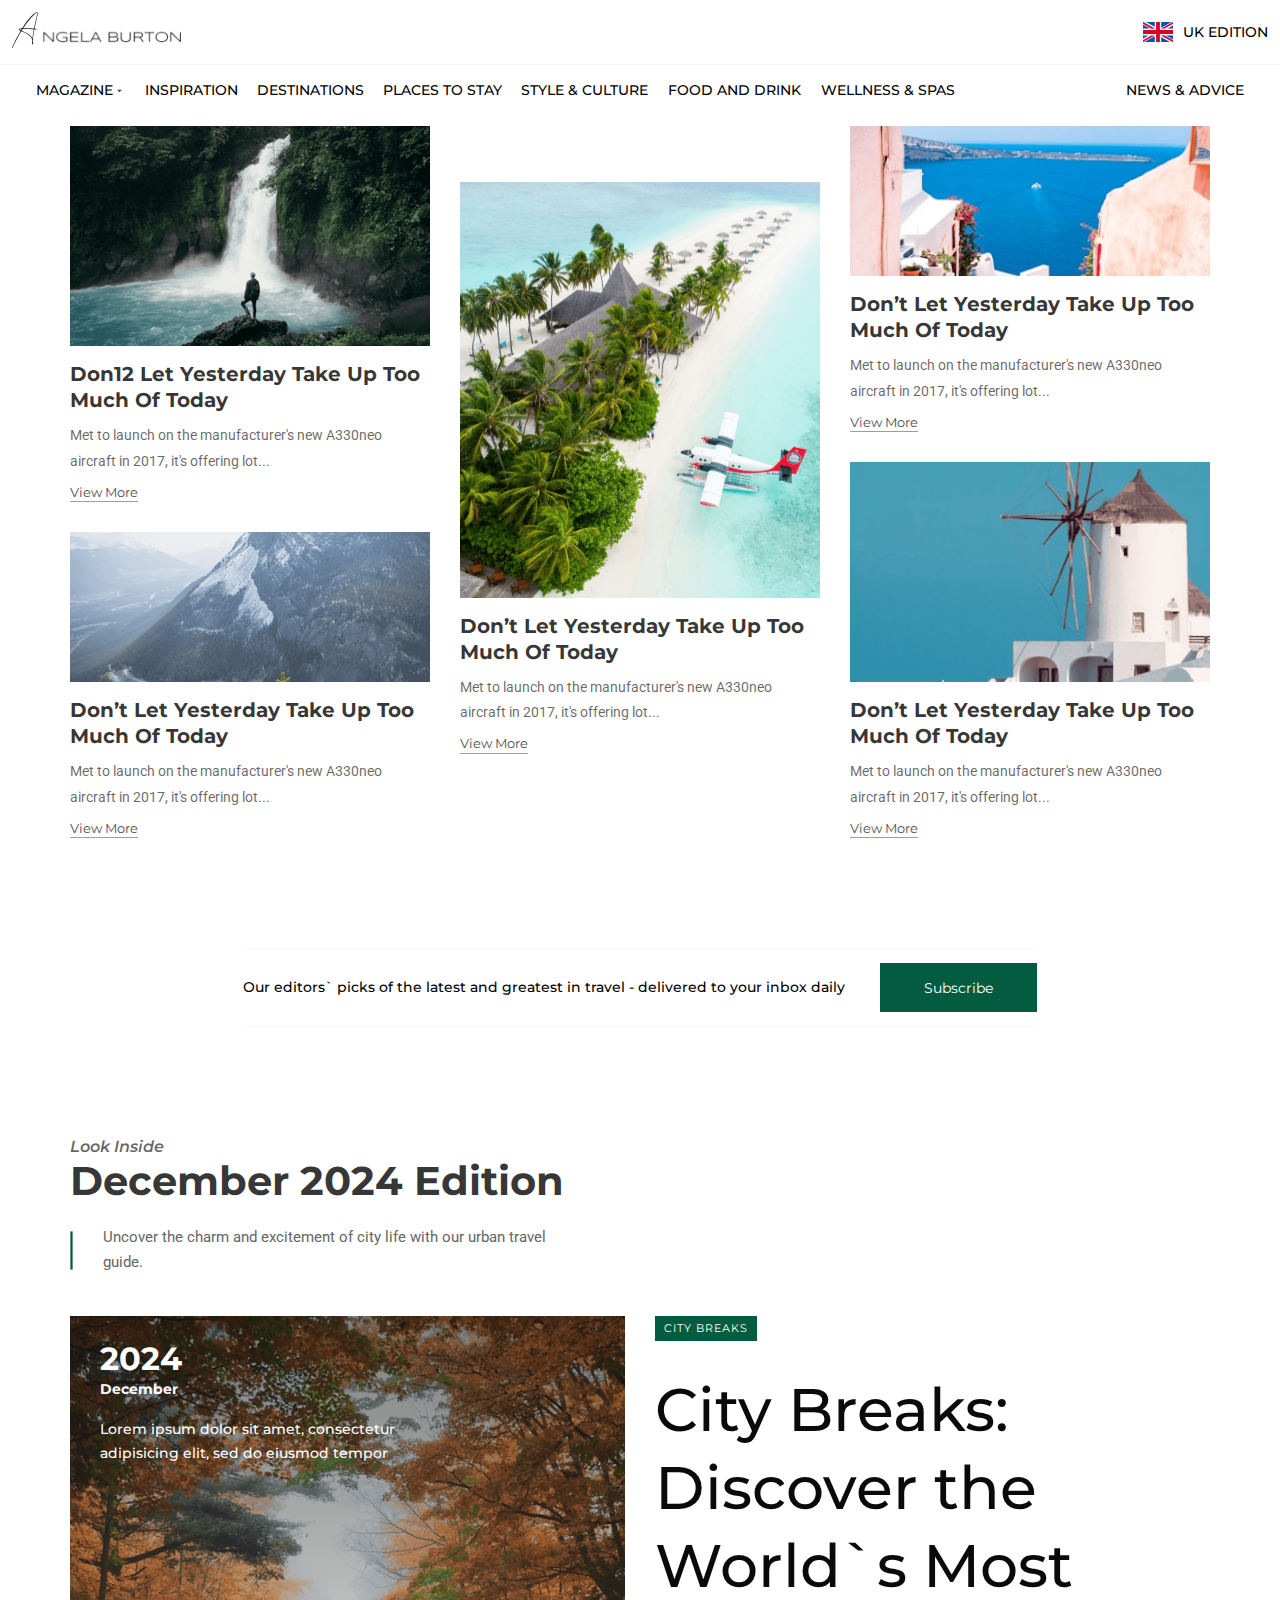
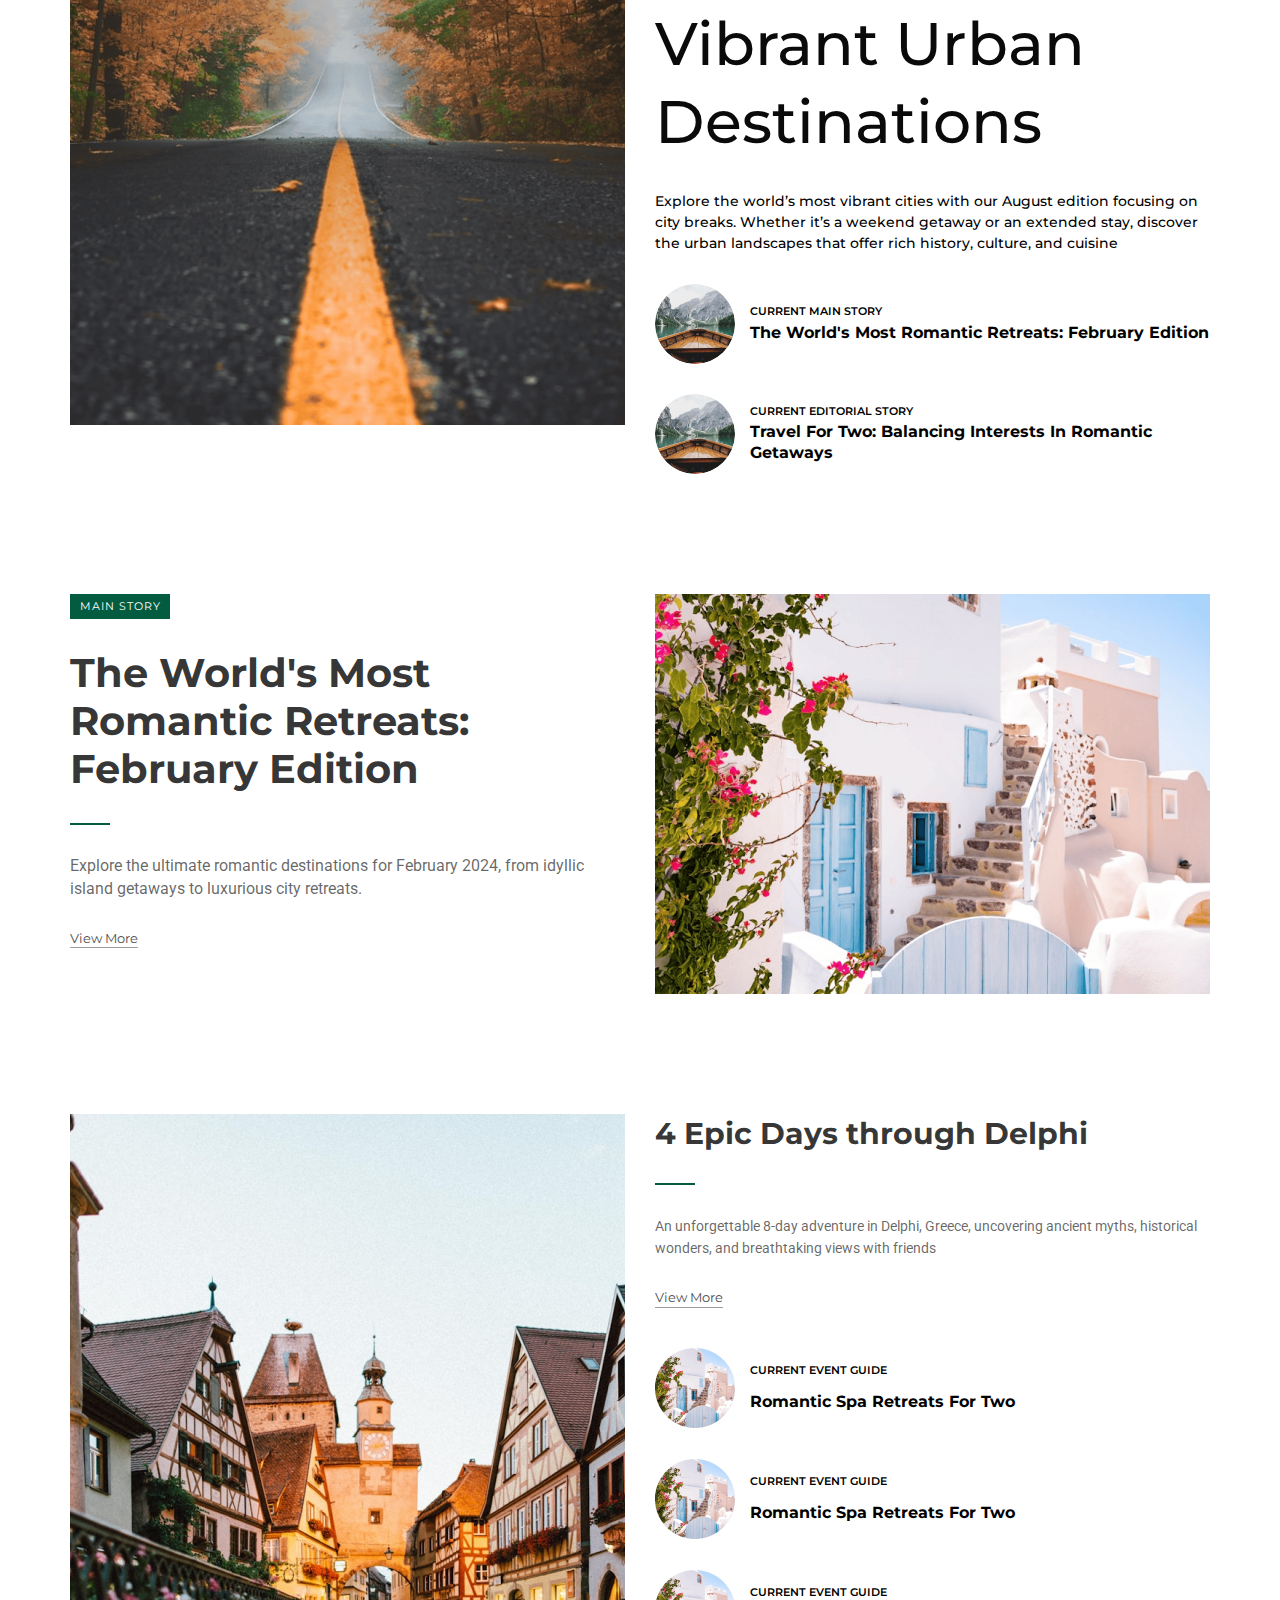
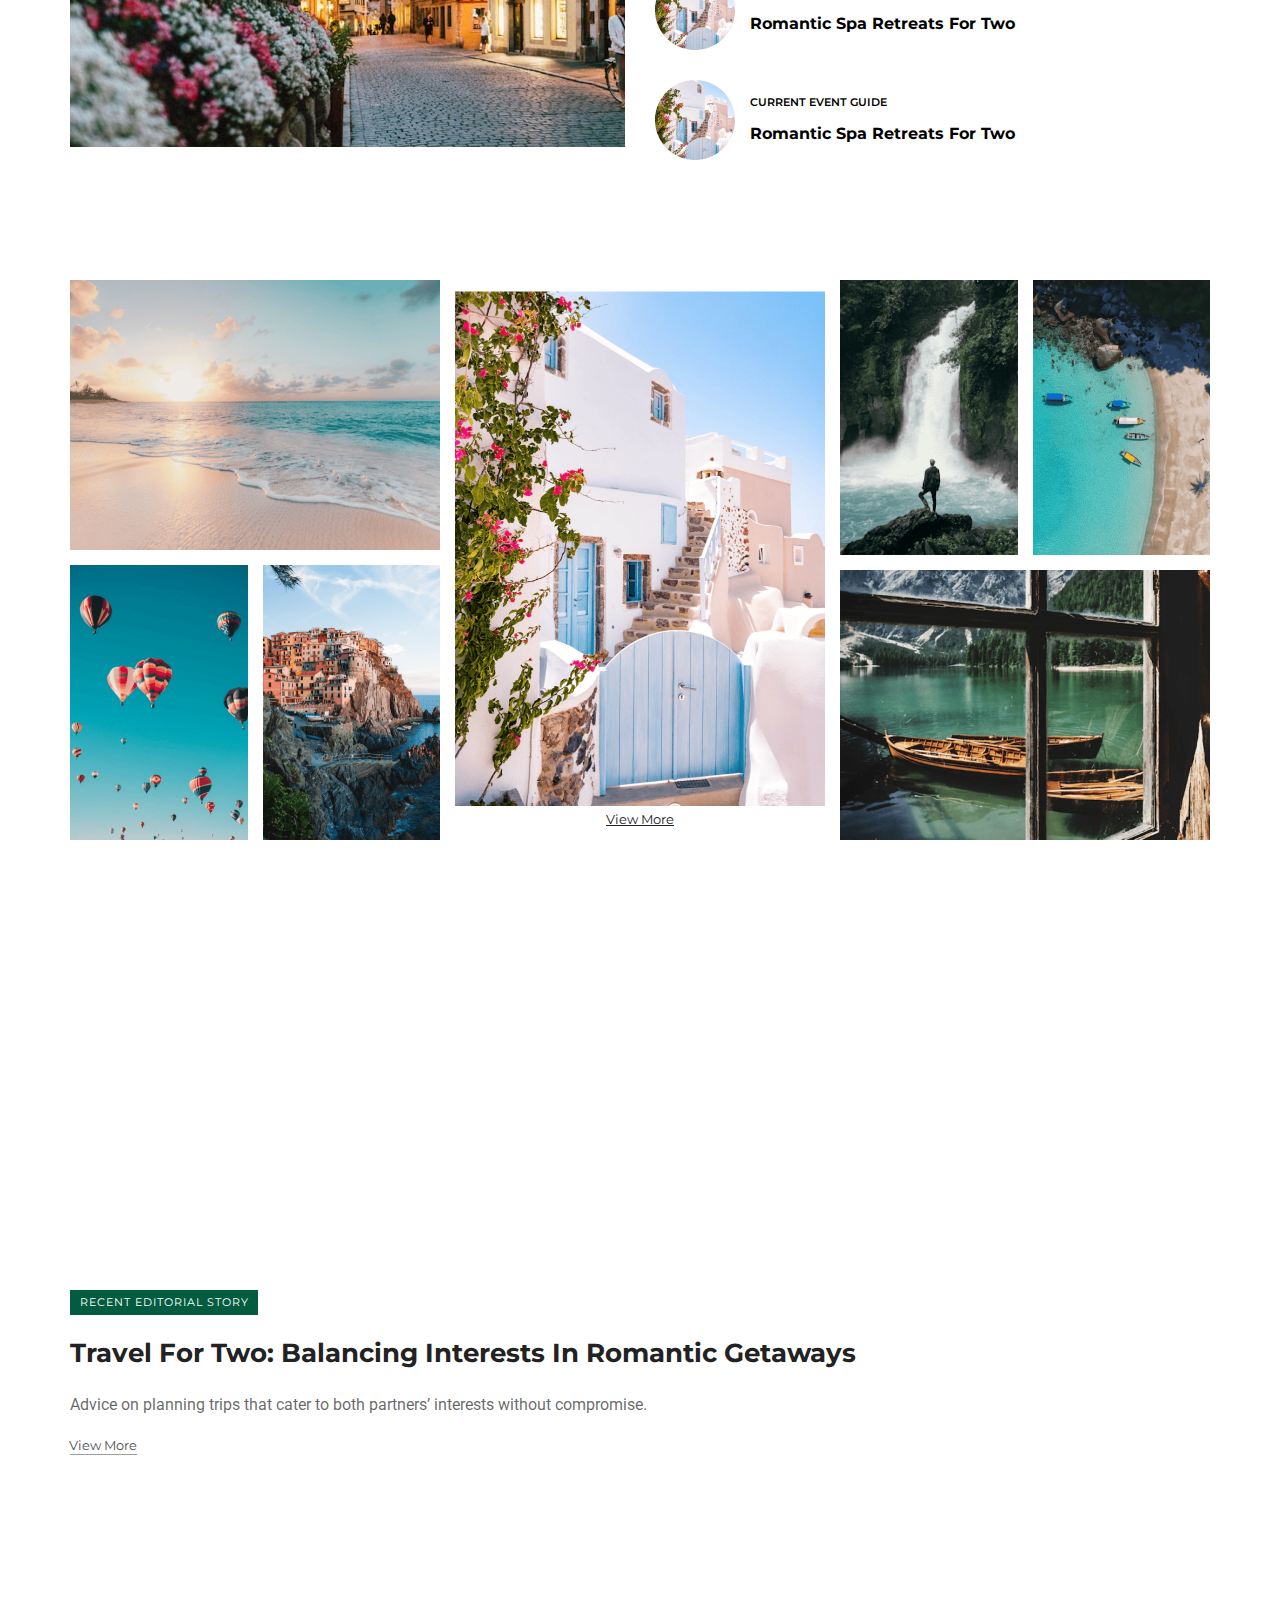
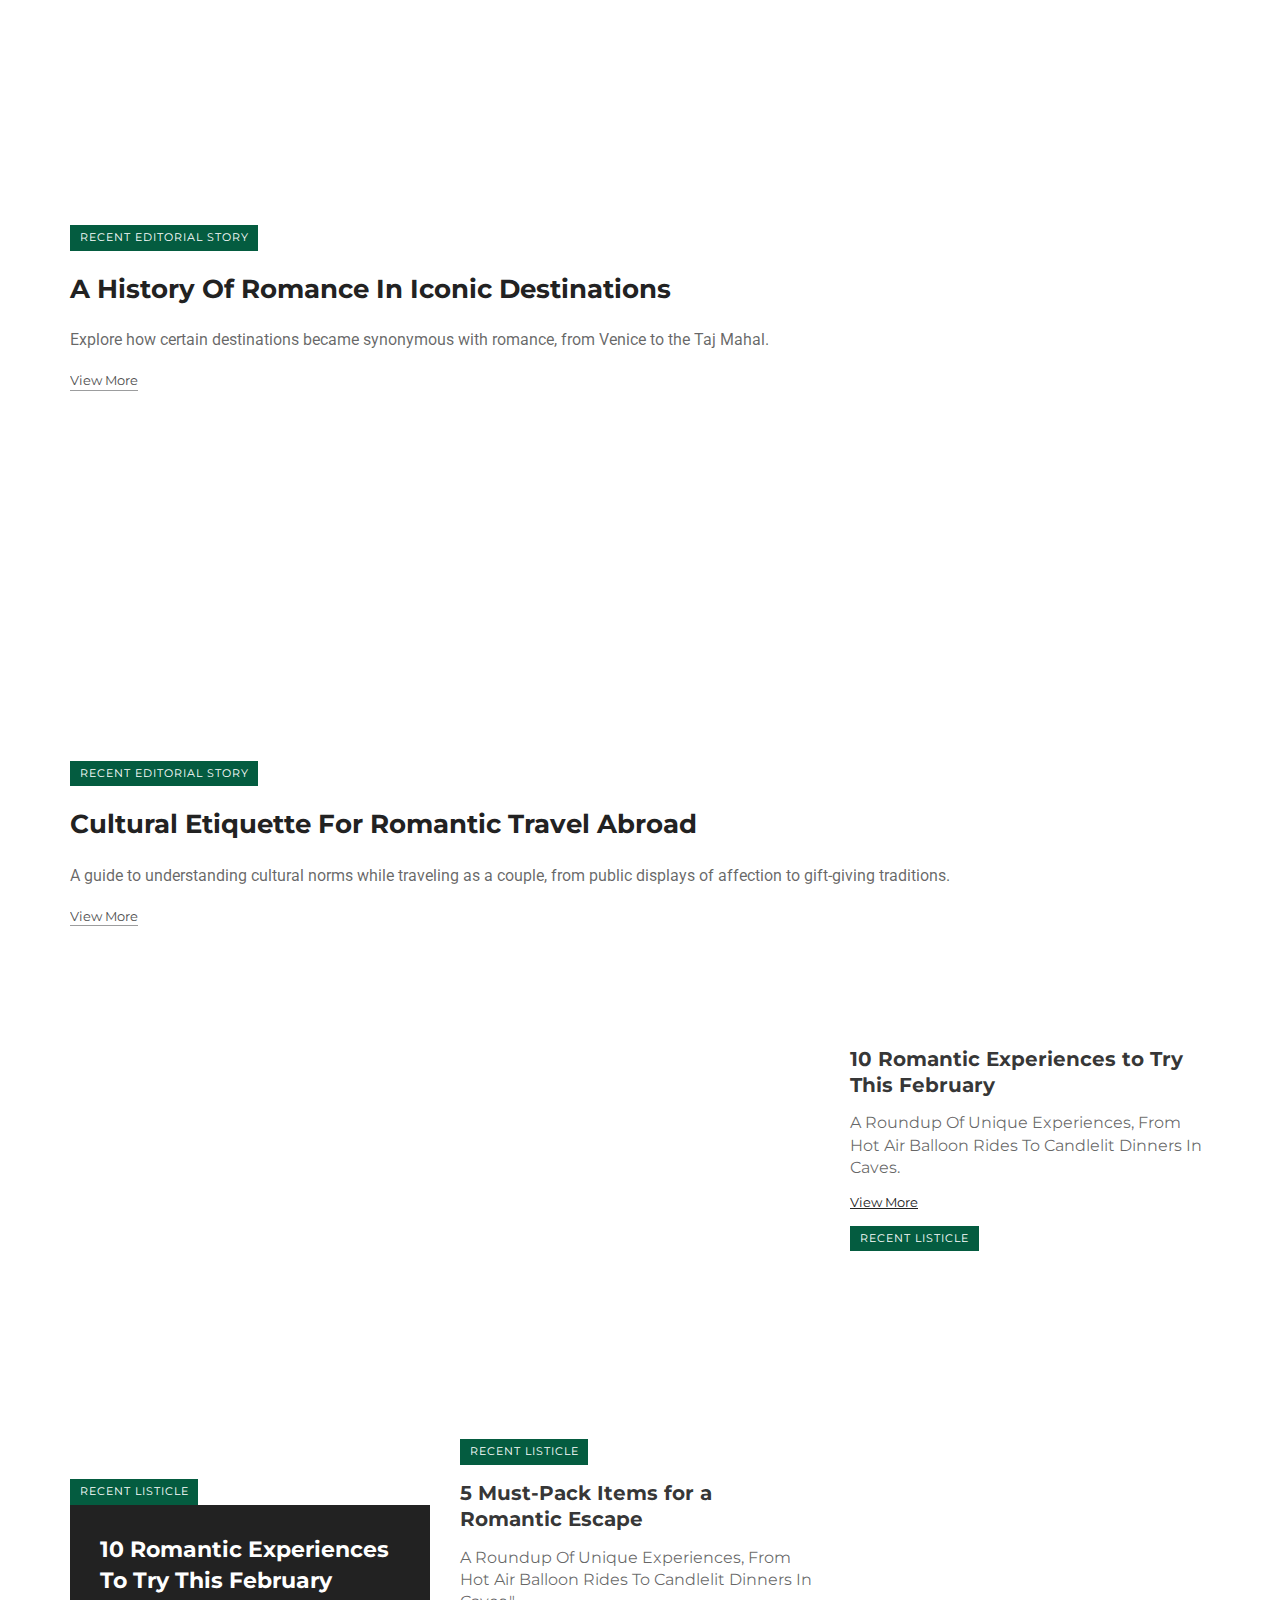
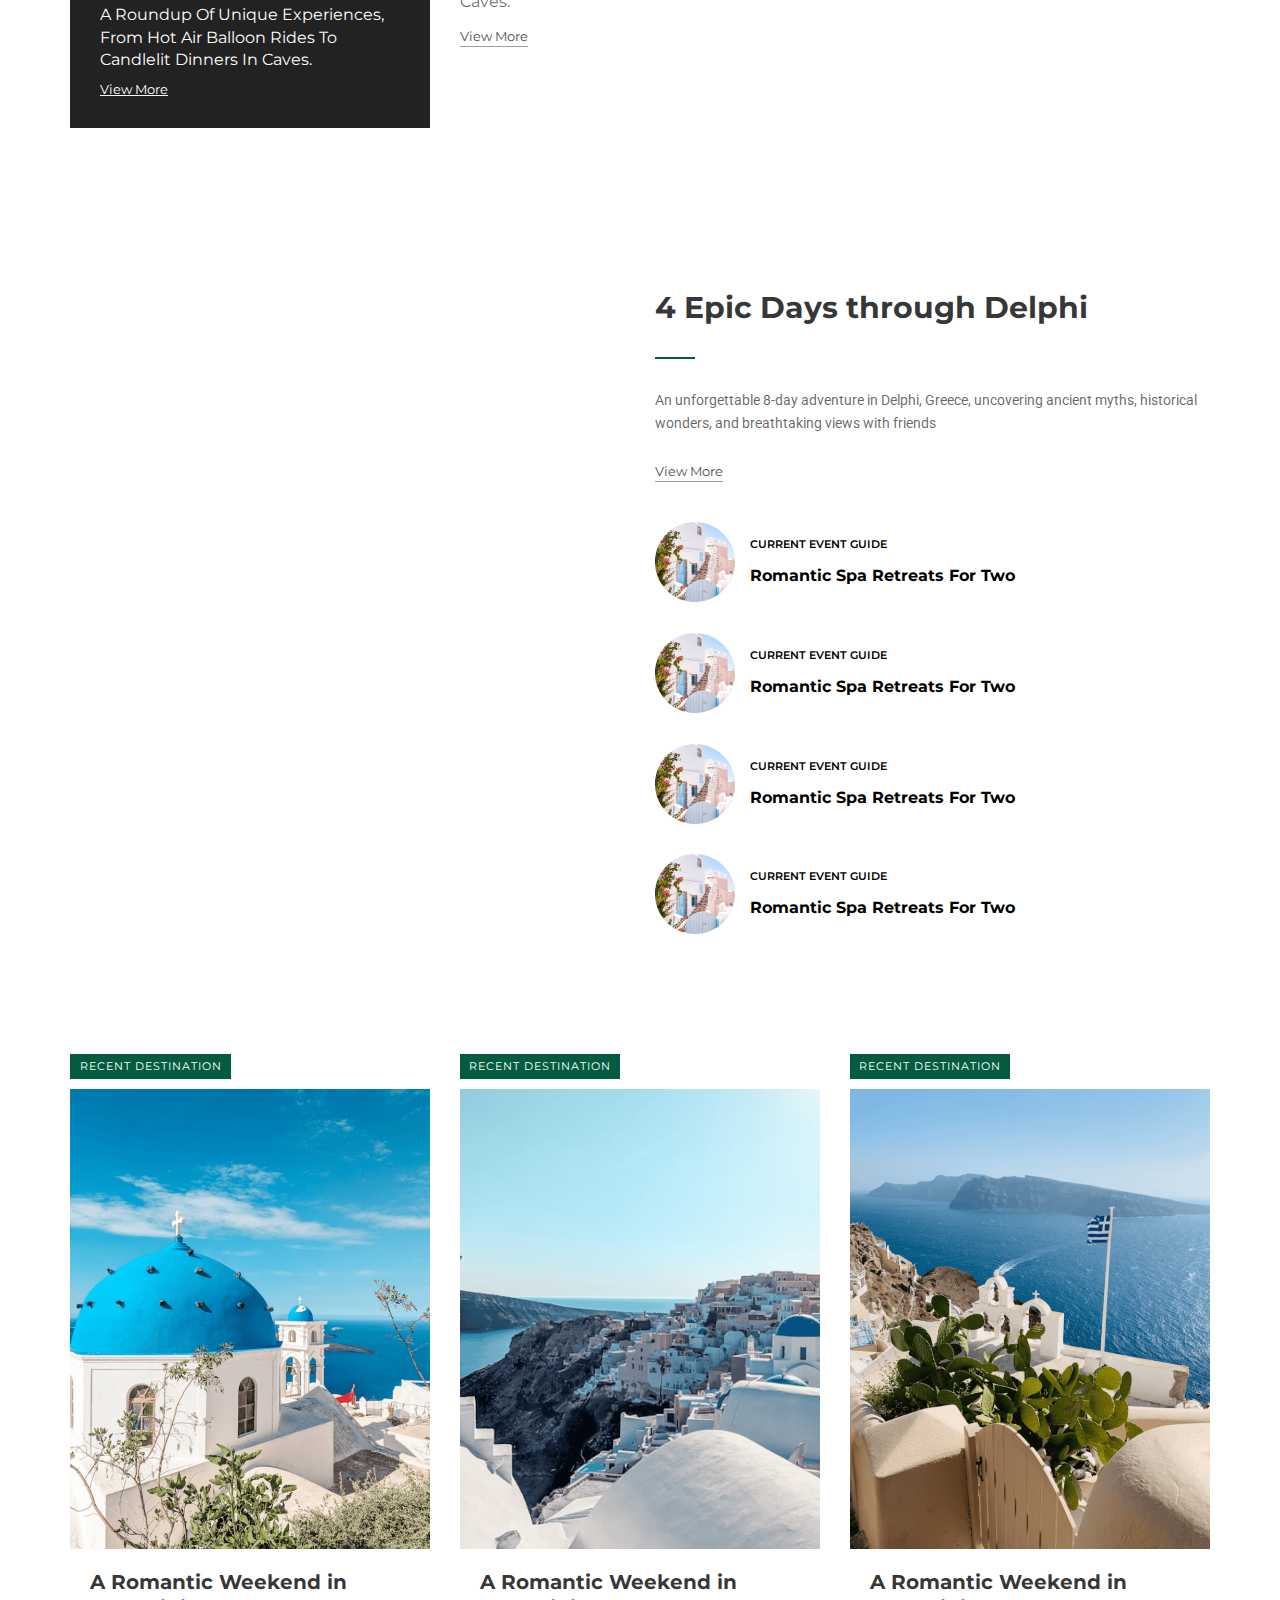
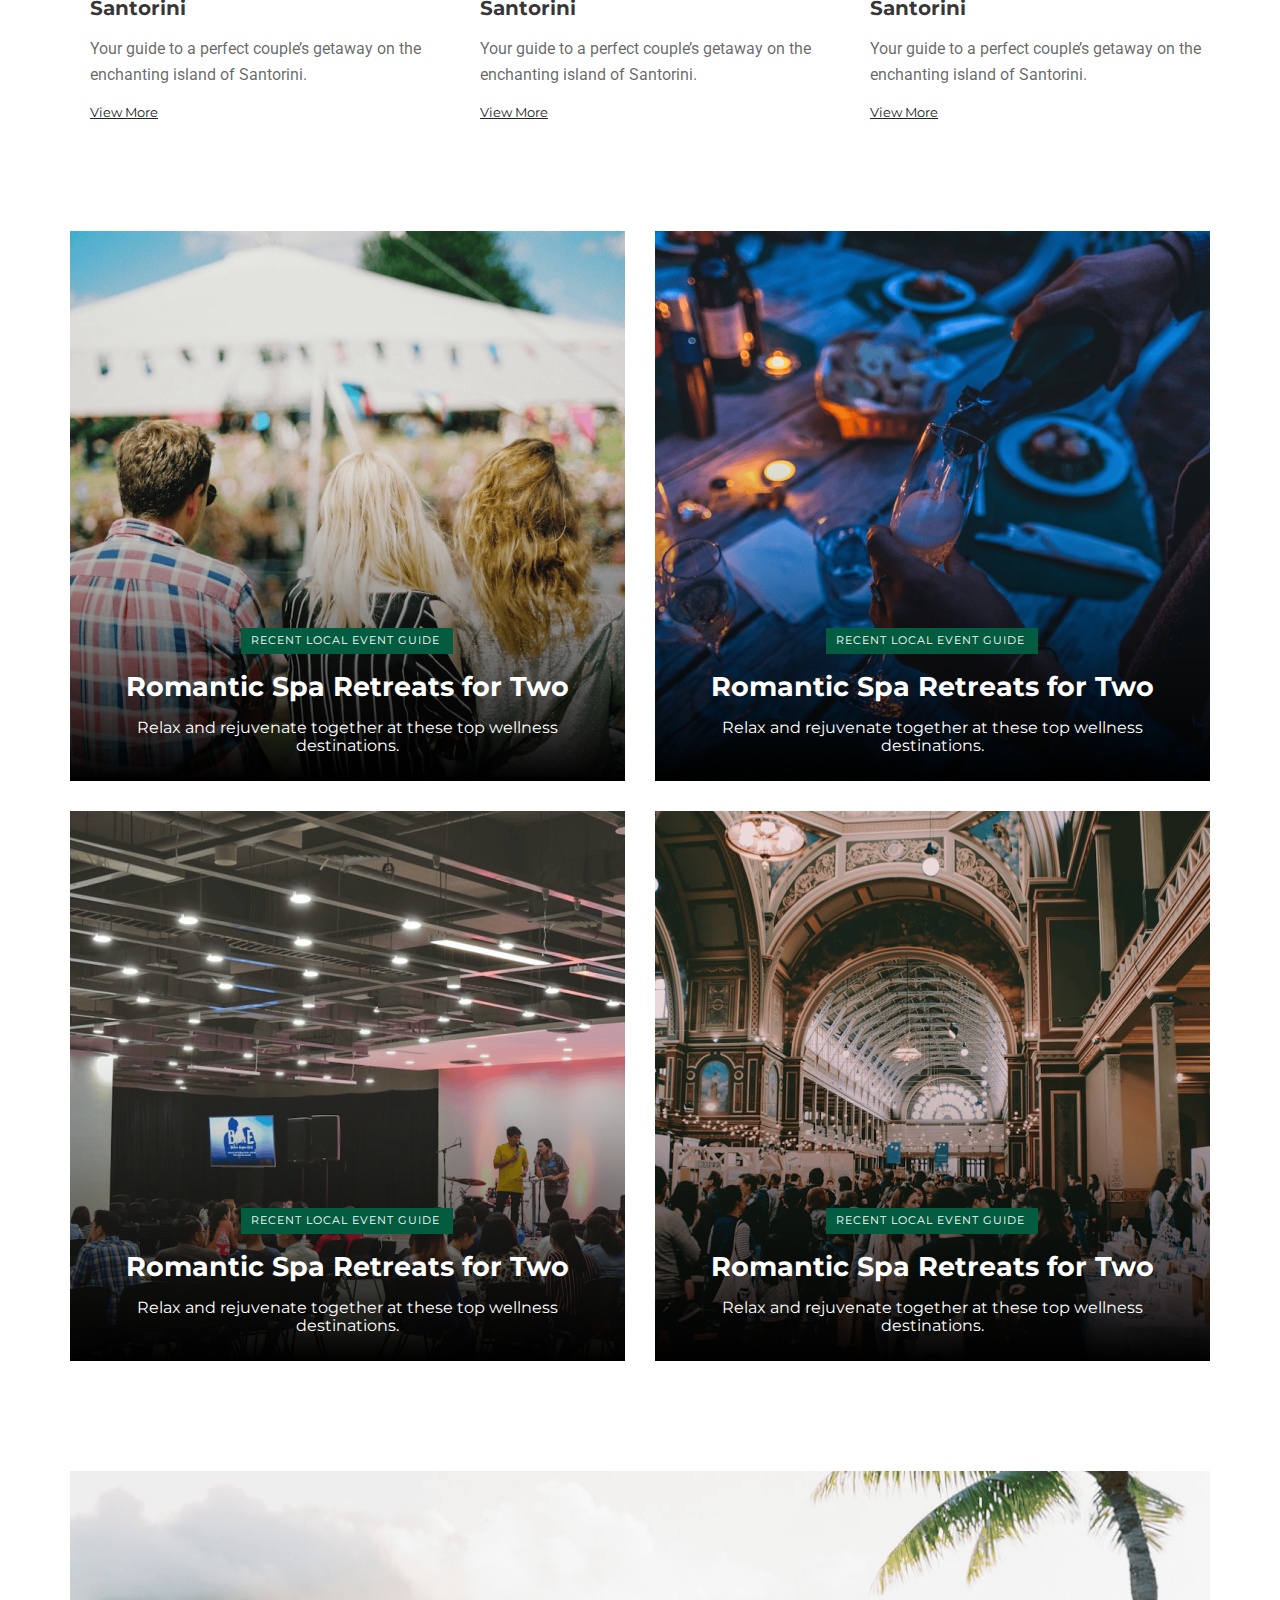
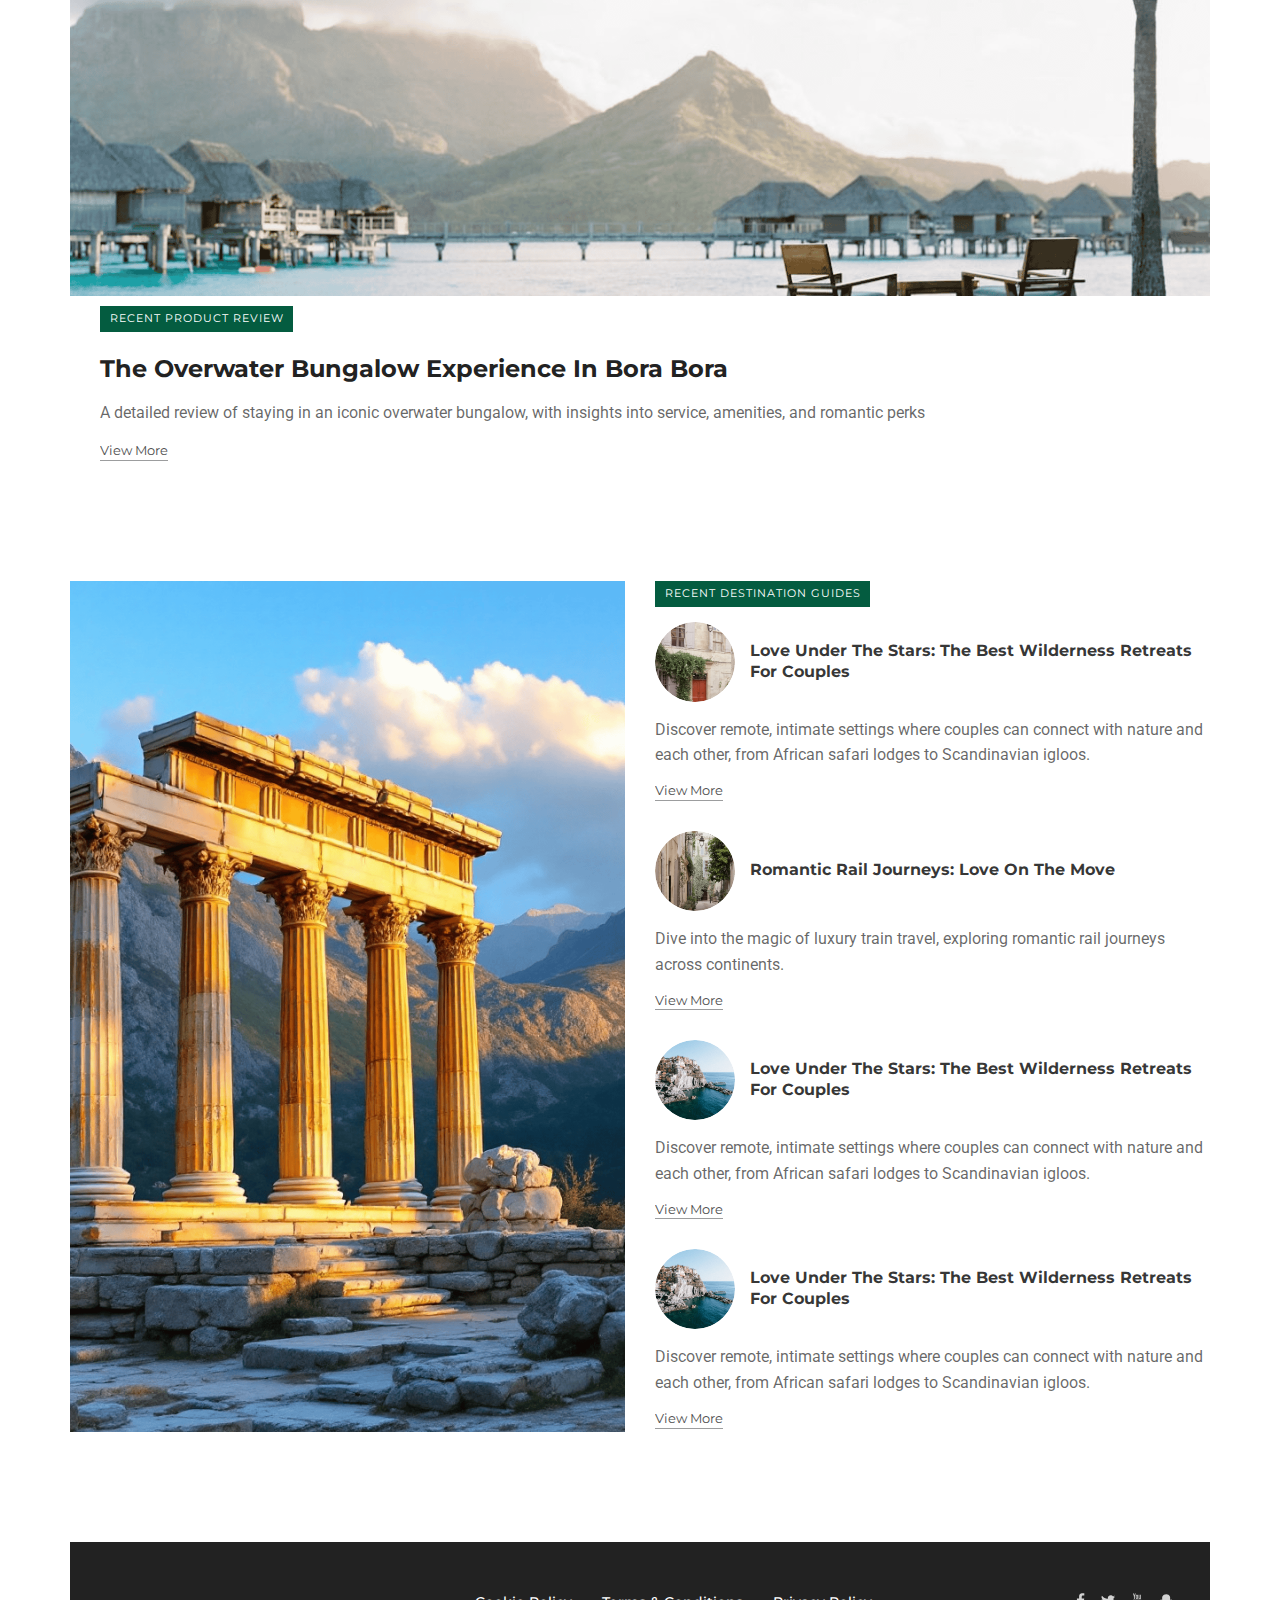
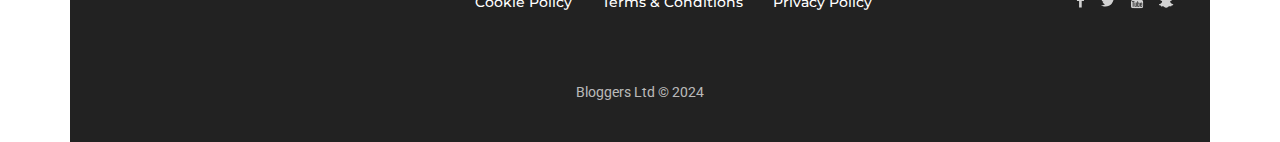
==== index.html @ ac5f18ba "Rename home.html to index.html" ====
<!DOCTYPE html>
<html>
  <head>
    <meta charset="utf-8" />
    <meta name="viewport" content="initial-scale=1, width=device-width" />

    <link rel="stylesheet" href="global.css" />
    <link rel="stylesheet" href="style.css" />
    <link
      rel="stylesheet"
      href="https://fonts.googleapis.com/css2?family=Montserrat:ital,wght@0,400;0,500;0,600;0,700;1,600&display=swap" />
    <link
      rel="stylesheet"
      href="https://fonts.googleapis.com/css2?family=Roboto:ital,wght@0,400;0,500;0,700;1,400&display=swap" />
    <link
      rel="stylesheet"
      href="https://fonts.googleapis.com/css2?family=Inter:wght@400;500;600;700&display=swap" />
    <link
      rel="stylesheet"
      href="https://fonts.googleapis.com/css2?family=Open Sans:wght@400;600&display=swap" />
  </head>
  <body>
    <header class="header">
      <div class="primary-header">
        <a href="#">
          <img
            class="logo-icon"
            loading="lazy"
            alt=""
            src="./public/logo.svg" />
        </a>
        <div class="edition-picker">
          <img
            class="united-kingdom-1-icon"
            alt=""
            src="./public/unitedkingdom-1.svg" />

          <div class="uk-edition">UK EDITION</div>
        </div>
      </div>
      <div class="primary-navigation">
        <div class="magazine-icon">
          <div class="uk-edition">
            <a href="/">magazine</a>
          </div>
          <img class="icon" alt="" src="./public/icon.svg" />
        </div>
        <div class="magazine-icon">
          <div class="inspiration">
            <a href="/"> Inspiration </a>
          </div>
        </div>
        <div class="magazine-icon">
          <div class="uk-edition"><a href="/"> Destinations</a></div>
        </div>
        <div class="magazine-icon">
          <div class="uk-edition"><a href="/">Places To Stay</a></div>
        </div>
        <div class="navigation-links3">
          <div class="uk-edition"><a href="/">Style & Culture</a></div>
        </div>
        <div class="navigation-links3">
          <div class="uk-edition"><a href="/">FOOD AND DRINK</a></div>
        </div>
        <div class="navigation-links5">
          <div class="uk-edition"><a href="/">Wellness & Spas</a></div>
        </div>
        <div class="navigation-links3">
          <div class="news-advice"><a href="/">News & Advice</a></div>
        </div>
      </div>
    </header>
    <div class="home">
      <div class="quote-and-image">
        <div class="quote-container">
          <img
            class="quote-background-icon"
            loading="lazy"
            alt=""
            src="./public/rectangle-424@2x.png" />

          <div class="don12-let-yesterday-take-up-to-parent">
            <b class="don12-let-yesterday"
              >Don12 Let Yesterday Take Up Too Much Of Today</b
            >
            <div class="met-to-launch">
              Met to launch on the manufacturer's new A330neo aircraft in 2017,
              it's offering lot...
            </div>
            <div class="link">
              <a class="view-more" href="/">View More</a>
            </div>
          </div>
          <div class="image-quote-background-parent">
            <img
              class="image-quote-background"
              loading="lazy"
              alt=""
              src="./public/rectangle-425@2x.png" />

            <div class="dont-let-yesterday-take-up-to-parent">
              <b class="don12-let-yesterday"
                >Don’t Let Yesterday Take Up Too Much Of Today</b
              >
              <div class="met-to-launch">
                Met to launch on the manufacturer's new A330neo aircraft in
                2017, it's offering lot...
              </div>
              <div class="link">
                <a class="view-more" href="/">View More</a>
              </div>
            </div>
          </div>
        </div>
        <div class="single-quote-content-wrapper">
          <div class="single-quote-content">
            <img
              class="single-quote-background"
              loading="lazy"
              alt=""
              src="./public/rectangle-511@2x.png" />

            <div class="dont-let-yesterday-take-up-to-parent">
              <b class="don12-let-yesterday"
                >Don’t Let Yesterday Take Up Too Much Of Today</b
              >
              <div class="met-to-launch">
                Met to launch on the manufacturer's new A330neo aircraft in
                2017, it's offering lot...
              </div>
              <div class="link">
                <a class="view-more" href="/">View More</a>
              </div>
            </div>
          </div>
        </div>
        <div class="quote-container">
          <img
            class="image-quote-background"
            alt=""
            src="./public/rectangle-425-1@2x.png" />

          <div class="don12-let-yesterday-take-up-to-parent">
            <b class="don12-let-yesterday"
              >Don’t Let Yesterday Take Up Too Much Of Today</b
            >
            <div class="met-to-launch">
              Met to launch on the manufacturer's new A330neo aircraft in 2017,
              it's offering lot...
            </div>
            <div class="link">
              <a class="view-more" href="/">View More</a>
            </div>
          </div>
          <img
            class="quote-background-icon"
            alt=""
            src="./public/rectangle-424-1@2x.png" />

          <div class="dont-let-yesterday-take-up-to-parent">
            <b class="don12-let-yesterday"
              >Don’t Let Yesterday Take Up Too Much Of Today</b
            >
            <div class="met-to-launch">
              Met to launch on the manufacturer's new A330neo aircraft in 2017,
              it's offering lot...
            </div>
            <div class="link">
              <a class="view-more" href="/">View More</a>
            </div>
          </div>
        </div>
      </div>
      <div class="footer-wrapper">
        <div class="footer">
          <div class="subscription">
            <div class="our-editors-picks">
              Our editors` picks of the latest and greatest in travel -
              delivered to your inbox daily
            </div>
            <button class="btn">
              <a class="subscribe">Subscribe</a>
            </button>
          </div>
        </div>
      </div>
      <div class="trending-content-parent">
        <div class="trending-content">
          <div class="trending-header">
            <i class="look-inside">Look inside</i>
            <div class="trending-label">
              <h1 class="heading-4">December 2024 Edition</h1>
            </div>
          </div>
          <div class="vector-parent">
            <img class="frame-item" alt="" src="./public/vector-1.svg" />

            <div class="uncover-the-charm">
              Uncover the charm and excitement of city life with our urban
              travel guide.
            </div>
          </div>
        </div>
        <div class="featured-image">
          <div class="featured-image-content">
            <div class="image-container">
              <div class="featured-image-placeholder"></div>
              <div class="image-description">
                <b class="b">2024</b>
                <b class="december">December</b>
                <div class="lorem-ipsum-dolor">
                  Lorem ipsum dolor sit amet, consectetur adipisicing elit, sed
                  do eiusmod tempor
                </div>
              </div>
            </div>
          </div>
          <div class="image-and-city-break">
            <div class="city-break-description">
              <div class="tag">
                <div class="city-breaks">City Breaks</div>
              </div>
              <h1 class="city-breaks-discover">
                City Breaks: Discover the World`s Most Vibrant Urban
                Destinations
              </h1>
              <div class="explore-the-worlds">
                Explore the world’s most vibrant cities with our August edition
                focusing on city breaks. Whether it’s a weekend getaway or an
                extended stay, discover the urban landscapes that offer rich
                history, culture, and cuisine
              </div>
            </div>
            <div class="city-break-image">
              <img
                class="image-2024-07-18t13-27-47-171z-icon"
                loading="lazy"
                alt=""
                src="./public/image-2024-07-18t13-27-47-171z@2x.png" />

              <div class="current-main-story-parent">
                <div class="current-main-story">current Main Story</div>
                <b class="the-worlds-most"
                  >The World's Most Romantic Retreats: February Edition</b
                >
              </div>
            </div>
            <div class="city-break-image1">
              <img
                class="image-2024-07-18t13-27-47-171z-icon"
                loading="lazy"
                alt=""
                src="./public/image-2024-07-18t13-27-47-171z@2x.png" />

              <div class="current-editorial-story-parent">
                <div class="current-main-story">current Editorial Story</div>
                <b class="the-worlds-most"
                  >Travel for Two: Balancing Interests in Romantic Getaways</b
                >
              </div>
            </div>
          </div>
        </div>
      </div>
      <div class="single-panel">
        <div class="highlight-content">
          <div class="article-heading-two">
            <div class="city-breaks">Main Story</div>
          </div>
          <h1 class="heading-41">
            The World's Most Romantic Retreats: February Edition
          </h1>
          <div class="horizontal-divider"></div>
          <div class="explore-the-ultimate">
            Explore the ultimate romantic destinations for February 2024, from
            idyllic island getaways to luxurious city retreats.
          </div>
          <div class="link">
            <a class="view-more" href="/">View More</a>
          </div>
        </div>
        <img
          class="single-panel-child"
          loading="lazy"
          alt=""
          src="./public/frame-2222@2x.png" />
      </div>
      <div class="onelargefoursmallpanels">
        <div class="main-photo-wrapper">
          <img
            class="main-photo-icon"
            loading="lazy"
            alt=""
            src="./public/main-photo@2x.png" />
        </div>
        <div class="frame-parent">
          <div class="epic-days-through-delphi-parent">
            <h2 class="epic-days-through">4 Epic Days through Delphi</h2>
            <div class="horizontal-divider"></div>
            <div class="an-unforgettable-8-day">
              An unforgettable 8-day adventure in Delphi, Greece, uncovering
              ancient myths, historical wonders, and breathtaking views with
              friends
            </div>
            <div class="link">
              <a class="view-more" href="/">View More</a>
            </div>
          </div>
          <div class="promo-panels">
            <div class="top-left-promo">
              <img
                class="image-2024-07-18t13-23-52-553z-icon"
                alt=""
                src="./public/image-2024-07-18t13-23-52-553z@2x.png" />

              <div class="current-event-guide-parent">
                <div class="current-event-guide">current event guide</div>
                <b class="romantic-spa-retreats"
                  >Romantic Spa Retreats for Two</b
                >
              </div>
            </div>
            <div class="top-right-promo">
              <img
                class="image-2024-07-18t13-23-52-553z-icon"
                alt=""
                src="./public/image-2024-07-18t13-23-52-553z@2x.png" />

              <div class="current-event-guide-parent">
                <div class="current-event-guide">current event guide</div>
                <b class="romantic-spa-retreats"
                  >Romantic Spa Retreats for Two</b
                >
              </div>
            </div>
            <div class="top-left-promo">
              <img
                class="image-2024-07-18t13-23-52-553z-icon"
                alt=""
                src="./public/image-2024-07-18t13-23-52-553z@2x.png" />

              <div class="current-event-guide-parent">
                <div class="current-event-guide">current event guide</div>
                <b class="romantic-spa-retreats"
                  >Romantic Spa Retreats for Two</b
                >
              </div>
            </div>
            <div class="top-left-promo">
              <img
                class="image-2024-07-18t13-23-52-553z-icon"
                alt=""
                src="./public/image-2024-07-18t13-23-52-553z@2x.png" />

              <div class="current-event-guide-parent">
                <div class="current-event-guide">current event guide</div>
                <b class="romantic-spa-retreats"
                  >Romantic Spa Retreats for Two</b
                >
              </div>
            </div>
          </div>
        </div>
      </div>
      <div class="imagecollage">
        <div class="image-rows">
          <img
            class="image-set-one"
            loading="lazy"
            alt=""
            src="./public/frame-2245@2x.png" />

          <div class="image-set-two">
            <img
              class="image-set-two-child"
              loading="lazy"
              alt=""
              src="./public/frame-2246@2x.png" />

            <img
              class="image-set-two-child"
              loading="lazy"
              alt=""
              src="./public/frame-2247@2x.png" />
          </div>
        </div>
        <div class="image-rows1">
          <img
            class="image-rows-child"
            loading="lazy"
            alt=""
            src="./public/frame-2244@2x.png" />

          <a class="view-more7">View More</a>
        </div>
        <div class="image-rows2">
          <div class="frame-group">
            <img
              class="image-set-two-child"
              alt=""
              src="./public/frame-2246-1@2x.png" />

            <img
              class="image-set-two-child"
              alt=""
              src="./public/frame-2247-1@2x.png" />
          </div>
          <img
            class="image-set-one"
            alt=""
            src="./public/frame-2245-1@2x.png" />
        </div>
      </div>
      <div class="recent-editorial-story">
        <div class="dont-let-yesterday-take-up-to-parent">
          <img
            class="editorial-set-one"
            loading="lazy"
            alt=""
            src="./public/frame-1778@2x.png" />

          <div class="trending-content">
            <div class="editorial-set-two">
              <div class="city-breaks">recent Editorial Story</div>
            </div>
            <h2 class="cultural-etiquette-for">
              Travel for Two: Balancing Interests in Romantic Getaways
            </h2>
            <div class="advice-on-planning">
              Advice on planning trips that cater to both partners’ interests
              without compromise.
            </div>
            <div class="link7">
              <a class="view-more8">View More</a>
            </div>
          </div>
        </div>
        <div class="editorial-rows1">
          <img
            class="editorial-set-one"
            loading="lazy"
            alt=""
            src="./public/frame-1779@2x.png" />

          <div class="frame-container">
            <div class="recent-editorial-story-wrapper">
              <div class="city-breaks">recent Editorial Story</div>
            </div>
            <h2 class="a-history-of">
              A History of Romance in Iconic Destinations
            </h2>
          </div>
          <div class="explore-how-certain-destinatio-parent">
            <div class="explore-how-certain">
              Explore how certain destinations became synonymous with romance,
              from Venice to the Taj Mahal.
            </div>
            <div class="link8">
              <a class="view-more9">View More</a>
            </div>
          </div>
        </div>
        <div class="dont-let-yesterday-take-up-to-parent">
          <img
            class="editorial-set-one"
            loading="lazy"
            alt=""
            src="./public/frame-1780@2x.png" />

          <div class="trending-content">
            <div class="editorial-set-two">
              <div class="city-breaks">recent Editorial Story</div>
            </div>
            <h2 class="cultural-etiquette-for">
              Cultural Etiquette for Romantic Travel Abroad
            </h2>
            <div class="advice-on-planning">
              A guide to understanding cultural norms while traveling as a
              couple, from public displays of affection to gift-giving
              traditions.
            </div>
            <div class="link9">
              <a class="view-more9">View More</a>
            </div>
          </div>
        </div>
      </div>
      <div class="threepanelscollage">
        <div class="articles-1">
          <img
            class="image-rows-child"
            loading="lazy"
            alt=""
            src="./public/frame-2248@2x.png" />

          <div class="trending-header">
            <div class="article-heading-one">
              <div class="city-breaks">recent Listicle</div>
            </div>
            <div class="article-description-one">
              <div class="article-link-one">
                <h3 class="romantic-experiences-to">
                  10 Romantic Experiences to Try This February
                </h3>
                <div class="a-roundup-of">
                  A roundup of unique experiences, from hot air balloon rides to
                  candlelit dinners in caves.
                </div>
                <a class="view-more11">View More</a>
              </div>
            </div>
          </div>
        </div>
        <div class="articles-2">
          <img
            class="article-image-two"
            loading="lazy"
            alt=""
            src="./public/rectangle-514@2x.png" />

          <div class="image-quote-background-parent">
            <div class="article-heading-two">
              <div class="city-breaks">recent Listicle</div>
            </div>
            <b class="must-pack-items-for"
              >5 Must-Pack Items for a Romantic Escape</b
            >
            <div class="a-roundup-of1">
              A roundup of unique experiences, from hot air balloon rides to
              candlelit dinners in caves."
            </div>
            <div class="link">
              <a class="view-more" href="/">View More</a>
            </div>
          </div>
        </div>
        <div class="articles-3">
          <div class="article-content-three">
            <b class="don12-let-yesterday"
              >10 Romantic Experiences to Try This February</b
            >
            <div class="a-roundup-of1">
              A roundup of unique experiences, from hot air balloon rides to
              candlelit dinners in caves.
            </div>
            <div class="view-more13">View More</div>
            <div class="article-heading-three">
              <div class="city-breaks">recent Listicle</div>
            </div>
          </div>
          <img
            class="article-image-three"
            loading="lazy"
            alt=""
            src="./public/rectangle-515@2x.png" />
        </div>
      </div>
      <div class="onelargefoursmallpanels">
        <div class="main-photo-wrapper">
          <img
            class="main-photo-icon"
            loading="lazy"
            alt=""
            src="./public/image@2x.png" />
        </div>
        <div class="frame-parent">
          <div class="epic-days-through-delphi-parent">
            <h2 class="epic-days-through">4 Epic Days through Delphi</h2>
            <div class="horizontal-divider"></div>
            <div class="an-unforgettable-8-day">
              An unforgettable 8-day adventure in Delphi, Greece, uncovering
              ancient myths, historical wonders, and breathtaking views with
              friends
            </div>
            <div class="link">
              <a class="view-more" href="/">View More</a>
            </div>
          </div>
          <div class="promo-panels">
            <div class="top-left-promo">
              <img
                class="image-2024-07-18t13-23-52-553z-icon"
                alt=""
                src="./public/image-2024-07-18t13-23-52-553z@2x.png" />

              <div class="current-event-guide-parent">
                <div class="current-event-guide">current event guide</div>
                <b class="romantic-spa-retreats"
                  >Romantic Spa Retreats for Two</b
                >
              </div>
            </div>
            <div class="top-right-promo">
              <img
                class="image-2024-07-18t13-23-52-553z-icon"
                alt=""
                src="./public/image-2024-07-18t13-23-52-553z@2x.png" />

              <div class="current-event-guide-parent">
                <div class="current-event-guide">current event guide</div>
                <b class="romantic-spa-retreats"
                  >Romantic Spa Retreats for Two</b
                >
              </div>
            </div>
            <div class="top-left-promo">
              <img
                class="image-2024-07-18t13-23-52-553z-icon"
                alt=""
                src="./public/image-2024-07-18t13-23-52-553z@2x.png" />

              <div class="current-event-guide-parent">
                <div class="current-event-guide">current event guide</div>
                <b class="romantic-spa-retreats"
                  >Romantic Spa Retreats for Two</b
                >
              </div>
            </div>
            <div class="top-left-promo">
              <img
                class="image-2024-07-18t13-23-52-553z-icon"
                alt=""
                src="./public/image-2024-07-18t13-23-52-553z@2x.png" />

              <div class="current-event-guide-parent">
                <div class="current-event-guide">current event guide</div>
                <b class="romantic-spa-retreats"
                  >Romantic Spa Retreats for Two</b
                >
              </div>
            </div>
          </div>
        </div>
      </div>
      <div class="threepanelshorizontal">
        <div class="article-1">
          <div class="destination-headings">
            <div class="city-breaks">Recent Destination</div>
          </div>
          <div class="destination-content">
            <img
              class="destination-images-icon"
              alt=""
              src="./public/rectangle-424-2@2x.png" />

            <div class="destination-descriptions">
              <b class="don12-let-yesterday">A Romantic Weekend in Santorini</b>
              <div class="your-guide-to">
                Your guide to a perfect couple’s getaway on the enchanting
                island of Santorini.
              </div>
              <a class="view-more15">View More</a>
            </div>
          </div>
        </div>
        <div class="article-1">
          <div class="recent-destination-wrapper">
            <div class="city-breaks">Recent Destination</div>
          </div>
          <div class="destination-content">
            <img
              class="destination-images-icon"
              alt=""
              src="./public/rectangle-424-3@2x.png" />

            <div class="destination-descriptions">
              <b class="don12-let-yesterday">A Romantic Weekend in Santorini</b>
              <div class="your-guide-to">
                Your guide to a perfect couple’s getaway on the enchanting
                island of Santorini.
              </div>
              <a class="view-more15">View More</a>
            </div>
          </div>
        </div>
        <div class="article-1">
          <div class="recent-destination-wrapper">
            <div class="city-breaks">Recent Destination</div>
          </div>
          <div class="destination-content">
            <img
              class="destination-images-icon"
              alt=""
              src="./public/rectangle-424-4@2x.png" />

            <div class="destination-descriptions">
              <b class="don12-let-yesterday">A Romantic Weekend in Santorini</b>
              <div class="your-guide-to">
                Your guide to a perfect couple’s getaway on the enchanting
                island of Santorini.
              </div>
              <a class="view-more15">View More</a>
            </div>
          </div>
        </div>
      </div>
      <div class="event-pair-parent">
        <div class="event-pair">
          <div class="article-top-left">
            <div class="event-background">
              <div class="gradient"></div>
            </div>
            <div class="event-type-wrapper">
              <div class="event-type">
                <div class="city-breaks">Recent Local Event Guide</div>
              </div>
            </div>
            <b class="romantic-spa-retreats8">Romantic Spa Retreats for Two</b>
            <div class="time-march">
              Relax and rejuvenate together at these top wellness destinations.
            </div>
          </div>
          <div class="article-top-left">
            <div class="event-background1">
              <div class="gradient"></div>
            </div>
            <div class="event-type-wrapper">
              <div class="event-type">
                <div class="city-breaks">Recent Local Event Guide</div>
              </div>
            </div>
            <b class="romantic-spa-retreats8">Romantic Spa Retreats for Two</b>
            <div class="time-march">
              Relax and rejuvenate together at these top wellness destinations.
            </div>
          </div>
        </div>
        <div class="event-pair">
          <div class="article-top-left">
            <div class="gradient-wrapper">
              <div class="gradient"></div>
            </div>
            <div class="event-type-wrapper">
              <div class="event-type">
                <div class="city-breaks">Recent Local Event Guide</div>
              </div>
            </div>
            <b class="romantic-spa-retreats8">Romantic Spa Retreats for Two</b>
            <div class="time-march">
              Relax and rejuvenate together at these top wellness destinations.
            </div>
          </div>
          <div class="article-top-left">
            <div class="gradient-container">
              <div class="gradient"></div>
            </div>
            <div class="event-type-wrapper">
              <div class="event-type">
                <div class="city-breaks">Recent Local Event Guide</div>
              </div>
            </div>
            <b class="romantic-spa-retreats8">Romantic Spa Retreats for Two</b>
            <div class="time-march">
              Relax and rejuvenate together at these top wellness destinations.
            </div>
          </div>
        </div>
      </div>
      <div class="review-container-parent">
        <div class="review-container">
          <img
            class="image-2024-07-18t13-23-52-553z-icon8"
            alt=""
            src="./public/image-2024-07-18t13-23-52-553z1@2x.png" />
        </div>
        <div class="frame-wrapper">
          <div class="frame-parent3">
            <div class="review-heading-parent">
              <div class="recent-editorial-story-wrapper">
                <div class="city-breaks">Recent product Review</div>
              </div>
              <h3 class="the-overwater-bungalow">
                The Overwater Bungalow Experience in Bora Bora
              </h3>
            </div>
            <div class="advice-on-planning">
              A detailed review of staying in an iconic overwater bungalow, with
              insights into service, amenities, and romantic perks
            </div>
            <div class="link12">
              <a class="view-more9">View More</a>
            </div>
          </div>
        </div>
      </div>
      <div class="image-parent">
        <img class="image-icon1" alt="" src="./public/image-1@2x.png" />

        <div class="tag-parent">
          <div class="tag2">
            <div class="city-breaks">recent destination guides</div>
          </div>
          <div class="image-2024-07-18t13-27-47-171z-parent">
            <img
              class="image-2024-07-18t13-27-47-171z-icon"
              alt=""
              src="./public/image-2024-07-18t13-27-47-171z-1@2x.png" />

            <div class="love-under-the-stars-the-best-wrapper">
              <b class="love-under-the"
                >Love Under the Stars: The Best Wilderness Retreats for
                Couples</b
              >
            </div>
          </div>
          <div class="discover-remote-intimate">
            Discover remote, intimate settings where couples can connect with
            nature and each other, from African safari lodges to Scandinavian
            igloos.
          </div>
          <div class="link-parent">
            <div class="link13">
              <a class="view-more" href="/">View More</a>
            </div>
            <div class="image-2024-07-18t13-20-54-219z-parent">
              <img
                class="image-2024-07-18t13-27-47-171z-icon"
                alt=""
                src="./public/image-2024-07-18t13-20-54-219z-1@2x.png" />

              <div class="romantic-rail-journeys-love-o-wrapper">
                <b class="love-under-the"
                  >Romantic Rail Journeys: Love on the Move</b
                >
              </div>
            </div>
          </div>
          <div class="discover-remote-intimate">
            Dive into the magic of luxury train travel, exploring romantic rail
            journeys across continents.
          </div>
          <div class="link-group">
            <div class="link13">
              <a class="view-more" href="/">View More</a>
            </div>
            <div class="image-2024-07-18t13-23-52-553z-parent">
              <img
                class="image-2024-07-18t13-27-47-171z-icon"
                alt=""
                src="./public/image-2024-07-18t13-23-52-553z-8@2x.png" />

              <div class="love-under-the-stars-the-best-container">
                <b class="love-under-the"
                  >Love Under the Stars: The Best Wilderness Retreats for
                  Couples</b
                >
              </div>
            </div>
          </div>
          <div class="discover-remote-intimate">
            Discover remote, intimate settings where couples can connect with
            nature and each other, from African safari lodges to Scandinavian
            igloos.
          </div>
          <div class="link-group">
            <div class="link13">
              <a class="view-more" href="/">View More</a>
            </div>
            <div class="image-2024-07-18t13-23-52-553z-parent">
              <img
                class="image-2024-07-18t13-27-47-171z-icon"
                alt=""
                src="./public/image-2024-07-18t13-23-52-553z-8@2x.png" />

              <div class="love-under-the-stars-the-best-wrapper">
                <b class="love-under-the"
                  >Love Under the Stars: The Best Wilderness Retreats for
                  Couples</b
                >
              </div>
            </div>
          </div>
          <div class="discover-remote-intimate">
            Discover remote, intimate settings where couples can connect with
            nature and each other, from African safari lodges to Scandinavian
            igloos.
          </div>
          <div class="link">
            <a class="view-more" href="/">View More</a>
          </div>
        </div>
      </div>
      <div class="footer1">
        <div class="footer-content">
          <div class="footer-info">
            <div class="logo">
              <img
                class="vector-icon"
                loading="lazy"
                alt=""
                src="./public/vector.svg" />

              <img
                class="image-white-2024-12-10t17-28-4-icon"
                loading="lazy"
                alt=""
                src="./public/image-white-2024-12-10t17-28-41-713z-1@2x.png" />
            </div>
            <div class="footer-links">
              <a class="terms-conditions" href="/">Cookie Policy</a>
              <a class="terms-conditions" href="/">Terms & Conditions</a>
              <a class="terms-conditions" href="/">Privacy Policy</a>
            </div>
            <div class="footer-items">
              <a href="/">
                <img class="item-link" alt="" src="./public/item--link.svg" />
              </a>
              <a href="/">
                <img class="item-link1" alt="" src="./public/item--link-1.svg"
              /></a>

              <a href="/">
                <img class="item-link2" alt="" src="./public/item--link-2.svg"
              /></a>

              <a href="/">
                <img class="item-link1" alt="" src="./public/item--link-3.svg"
              /></a>
            </div>
          </div>
          <div class="bloggers-ltd">Bloggers Ltd © 2024</div>
        </div>
      </div>
    </div>
  </body>
</html>
---- global.css ----
body {
    margin: 0;
    line-height: normal;
  }
  
  :root {
    /* fonts */
    --font-roboto: Roboto;
    --font-montserrat: Montserrat;
    --font-inter: Inter;
    --font-open-sans: "Open Sans";
  
    /* font sizes */
    --font-size-sm: 14px;
    --font-size-smi: 13px;
    --font-size-base: 16px;
    --font-size-2xs: 11px;
    --font-size-5xl: 24px;
    --font-size-lgi: 19px;
    --font-size-8xl-3: 27.3px;
    --font-size-3xl: 22px;
    --font-size-xl: 20px;
    --font-size-11xl: 30px;
    --font-size-lg: 18px;
    --font-size-7xl: 26px;
    --font-size-2xl: 21px;
    --font-size-21xl: 40px;
    --font-size-13xl: 32px;
    --font-size-41xl: 60px;
    --font-size-29xl: 48px;
    --font-size-17xl: 36px;
    --font-size-mini: 15px;
    --font-size-12xl-2: 31.2px;
    --font-size-6xl: 25px;
    --font-size-xs: 12px;
    --font-size-5xs: 8px;
    --font-size-base-7: 15.7px;
  
    /* Colors */
    --background-light-mode-white-100: #fff;
    --color-gray-100: #888;
    --color-gray-200: #848587;
    --color-gray-300: #222;
    --color-gray-400: #1b0b0b;
    --color-gray-500: #0a0a0a;
    --color-gray-600: rgba(255, 255, 255, 0.6);
    --color-gray-700: rgba(0, 0, 0, 0.4);
    --color-gray-800: rgba(0, 0, 0, 0.05);
    --color-gray-900: rgba(39, 39, 39, 0.6);
    --color-gray-1000: rgba(0, 0, 0, 0.1);
    --color-gray-1100: rgba(0, 0, 0, 0.8);
    --color-gray-1200: rgba(0, 0, 0, 0.6);
    --color-gray-1300: rgba(255, 255, 255, 0.7);
    --color-seagreen-100: #2b8266;
    --color-seagreen-200: #045c40;
    --color-black: #000;
    --color-dimgray-100: #666;
    --color-dimgray-200: #4d4d4d;
    --color-dimgray-300: rgba(77, 77, 77, 0.3);
    --color-whitesmoke-100: #f9f9fb;
    --color-whitesmoke-200: #f8f8f8;
    --color-darkslategray-100: #333;
    --color-gainsboro-100: #e8e7eb;
    --color-lightseagreen: #45a094;
    --color-darkgray: #999;
  
    /* Gaps */
    --gap-81xl: 100px;
    --gap-6xl: 25px;
    --gap-31xl: 50px;
    --gap-41xl: 60px;
    --gap-11xl: 30px;
    --gap-xl: 20px;
    --gap-11xs: 2px;
    --gap-7xs: 6px;
    --gap-mini: 15px;
    --gap-3xs: 10px;
    --gap-21xl: 40px;
    --gap-0: 0px;
    --gap-sm: 14px;
    --gap-5xs: 8px;
    --gap-9xs: 4px;
    --gap-101xl: 120px;
    --gap-221xl: 240px;
    --gap-16xl: 35px;
    --gap-mid: 17px;
    --gap-lg: 18px;
    --gap-8xs: 5px;
    --gap-base: 16px;
    --gap-smi: 13px;
    --gap-24xl: 43px;
    --gap-2xl: 21px;
    --gap-51xl: 70px;
  
    /* Paddings */
    --padding-371xl: 390px;
    --padding-101xl: 120px;
    --padding-78xl: 97px;
    --padding-176xl: 195px;
    --padding-21xl: 40px;
    --padding-11xl: 30px;
    --padding-3xs-5: 9.5px;
    --padding-3xs: 10px;
    --padding-lgi: 19px;
    --padding-8xs: 5px;
    --padding-4xs: 9px;
    --padding-xl: 20px;
    --padding-12xs: 1px;
    --padding-7xl: 26px;
    --padding-10xl: 29px;
    --padding-123xl: 142px;
    --padding-52xl: 71px;
    --padding-142xl: 161px;
    --padding-7xs: 6px;
    --padding-602xl: 621px;
    --padding-136xl: 155px;
    --padding-291xl: 310px;
    --padding-xs: 12px;
    --padding-161xl: 180px;
    --padding-26xl: 45px;
    --padding-71xl: 90px;
    --padding-mini-5: 14.5px;
    --padding-25xl: 44px;
    --padding-mini: 15px;
    --padding-smi: 13px;
    --padding-sm: 14px;
    --padding-10xs: 3px;
    --padding-2xs: 11px;
    --padding-2xl: 21px;
    --padding-lg: 18px;
    --padding-mid: 17px;
    --padding-9xs-5: 3.5px;
    --padding-9xs: 4px;
    --padding-base: 16px;
    --padding-53xl: 72px;
    --padding-31xl: 50px;
    --padding-9xs-3: 3.3px;
    --padding-8xl: 27px;
    --padding-4xs-5: 8.5px;
    --padding-84xl: 103px;
    --padding-188xl: 207px;
    --padding-97xl: 116px;
    --padding-213xl: 232px;
    --padding-9xl: 28px;
    --padding-51xl: 70px;
    --padding-6xs-5: 6.5px;
    --padding-154xl: 173px;
    --padding-144xl: 163px;
    --padding-62xl: 81px;
    --padding-414xl: 433px;
    --padding-197xl: 216px;
    --padding-89xl: 108px;
    --padding-13xl: 32px;
    --padding-411xl: 430px;
    --padding-196xl: 215px;
    --padding-88xl: 107px;
    --padding-178xl: 197px;
    --padding-79xl: 98px;
    --padding-202xl: 221px;
    --padding-91xl: 110px;
    --padding-200xl: 219px;
    --padding-90xl: 109px;
    --padding-206xl: 225px;
    --padding-93xl: 112px;
    --padding-xs-5: 11.5px;
    --padding-218xl: 237px;
    --padding-99xl: 118px;
    --padding-211xl: 230px;
    --padding-96xl: 115px;
    --padding-143xl: 162px;
    --padding-359xl: 378px;
    --padding-41xl: 60px;
    --padding-40xl: 59px;
    --padding-227xl: 246px;
    --padding-388xl: 407px;
    --padding-184xl: 203px;
    --padding-141xl: 160px;
    --padding-lgi-5: 19.5px;
    --padding-497xl: 516px;
    --padding-100xl: 119px;
    --padding-220xl: 239px;
    --padding-114xl: 133px;
    --padding-247xl: 266px;
    --padding-108xl: 127px;
    --padding-106xl: 125px;
    --padding-231xl: 250px;
  
    /* Border radiuses */
    --br-10xs: 3px;
    --br-3xs: 10px;
    --br-13xl: 32px;
    --br-29xl: 48px;
  }
---- style.css ----
.frame-child {
    flex: 1;
    position: relative;
    max-width: 100%;
    overflow: clip;
    max-height: unset;
  }
  .primary-header-inner {
    height: 0px;
    width: 1140px;
    margin: 0 !important;
    position: absolute;
    top: 60px;
    left: 0px;
    display: flex;
    flex-direction: row;
    align-items: flex-start;
    justify-content: center;
    padding: 0px 0px 0px;
    box-sizing: border-box;
    max-width: 100%;
  }
  .logo-icon {
    height: 36px;
    width: 169px;
    position: relative;
  }
  .united-kingdom-1-icon {
    height: 20px;
    width: 30px;
    position: relative;
    overflow: hidden;
    flex-shrink: 0;
  }
  .uk-edition {
    position: relative;
    line-height: 150%;
    text-transform: uppercase;
    font-weight: 500;
  }
  .edition-picker {
    display: flex;
    flex-direction: row;
    align-items: center;
    justify-content: flex-end;
    gap: var(--gap-3xs);
  }
  .primary-header {
    align-self: stretch;
    display: flex;
    flex-direction: row;
    align-items: center;
    justify-content: space-between;
    padding: var(--padding-xs);
    box-sizing: border-box;
    position: relative;
    gap: var(--gap-xl);
    max-width: 100%;
    border-bottom: 1px solid var(--color-whitesmoke-200);
  }
  .icon {
    height: 18.2px;
    width: 13px;
    position: relative;
    overflow: hidden;
    flex-shrink: 0;
  }
  .magazine-icon {
    display: flex;
    flex-direction: row;
    align-items: center;
    justify-content: flex-start;
    padding: var(--padding-mini) var(--padding-4xs) var(--padding-mini)
      var(--padding-3xs);
  }
  .inspiration {
    position: relative;
    line-height: 150%;
    text-transform: uppercase;
    font-weight: 500;
    display: inline-block;
  }
  .navigation-links3 {
    display: flex;
    flex-direction: column;
    align-items: flex-start;
    justify-content: center;
    padding: var(--padding-mini) var(--padding-3xs);
   
  }

  .primary-navigation a {
    color: var(--color-black);
    text-decoration: none;
  }
  .navigation-links5 {
    flex: 1;
    display: flex;
    flex-direction: column;
    align-items: flex-start;
    justify-content: center;
    padding: var(--padding-mini) var(--padding-3xs);
  }
  .news-advice {
    position: relative;
    line-height: 150%;
    text-transform: uppercase;
    font-weight: 500;
    display: inline-block;
  }
  .primary-navigation {
    align-self: stretch;
    display: flex;
    flex-direction: row;
    align-items: center;
    justify-content: center;
    flex-wrap: wrap;
    align-content: center;
    padding: 0px var(--padding-7xl);
    gap: var(--gap-0);
  }
  .header {
    align-self: stretch;
    display: flex;
    flex-direction: column;
    align-items: flex-start;
    justify-content: flex-start;
    max-width: 100%;
    text-align: left;
    font-size: var(--font-size-sm);
    color: var(--color-black);
    font-family: var(--font-montserrat);
  }
  .quote-background-icon {
    align-self: stretch;
    height: 220px;
    position: relative;
    max-width: 100%;
    overflow: hidden;
    flex-shrink: 0;
    object-fit: cover;
  }
  .don12-let-yesterday {
    position: relative;
    line-height: 26px;
  }
  .met-to-launch {
    position: relative;
    font-size: var(--font-size-sm);
    line-height: 25.6px;
    font-family: var(--font-roboto);
    color: var(--color-gray-1200);
  }
  .view-more {
    text-decoration: none;
    position: relative;
    line-height: 18.6px;
    color: inherit;
    display: inline-block;
    flex-shrink: 0;
  }
  .link {
    height: 18px;
    border-bottom: 1px solid var(--color-gray-200);
    box-sizing: border-box;
    display: flex;
    flex-direction: row;
    align-items: flex-end;
    justify-content: flex-start;
    padding: 0px 0px 0px 0px;
    opacity: 0.8;
    font-size: var(--font-size-smi);
    color: var(--color-gray-300);
  }
  .don12-let-yesterday-take-up-to-parent {
    align-self: stretch;
    display: flex;
    flex-direction: column;
    align-items: flex-start;
    justify-content: flex-start;
    padding: 0px 0px var(--padding-mini);
    gap: var(--gap-3xs);
  }
  .image-quote-background {
    align-self: stretch;
    height: 150px;
    position: relative;
    max-width: 100%;
    overflow: hidden;
    flex-shrink: 0;
    object-fit: cover;
  }
  .dont-let-yesterday-take-up-to-parent {
    align-self: stretch;
    display: flex;
    flex-direction: column;
    align-items: flex-start;
    justify-content: flex-start;
    gap: var(--gap-3xs);
  }
  .image-quote-background-parent {
    align-self: stretch;
    display: flex;
    flex-direction: column;
    align-items: flex-start;
    justify-content: flex-start;
    gap: var(--gap-mini);
  }
  .quote-container {
    flex: 1;
    display: flex;
    flex-direction: column;
    align-items: flex-start;
    justify-content: flex-start;
    gap: var(--gap-mini);
    max-width: 100%;
  }
  .single-quote-background {
    align-self: stretch;
    height: 416px;
    position: relative;
    max-width: 100%;
    overflow: hidden;
    flex-shrink: 0;
    object-fit: cover;
  }
  .single-quote-content {
    align-self: stretch;
    display: flex;
    flex-direction: column;
    align-items: flex-start;
    justify-content: flex-start;
    padding: 0px 0px var(--padding-11xl);
    gap: var(--gap-mini);
  }
  .single-quote-content-wrapper {
    flex: 1;
    display: flex;
    flex-direction: column;
    align-items: flex-start;
    justify-content: flex-start;
    padding: 55.5px 0px 0px;
    box-sizing: border-box;
    max-width: 100%;
  }
  .quote-and-image {
    align-self: stretch;
    display: flex;
    flex-direction: row;
    align-items: flex-start;
    justify-content: flex-start;
    flex-wrap: wrap;
    align-content: flex-start;
    padding: var(--padding-3xs) 0px;
    box-sizing: border-box;
    gap: var(--gap-11xl);
    max-width: 100%;
    font-size: var(--font-size-xl);
    color: var(--color-gray-1100);
  }
  .our-editors-picks {
    position: relative;
    line-height: 150%;
    font-weight: 500;
    display: inline-block;
  }
  .subscribe {
    text-decoration: none;
    flex: 1;
    position: relative;
    font-size: var(--font-size-sm);
    line-height: 20px;
    font-family: var(--font-montserrat);
    color: var(--background-light-mode-white-100);
    text-align: center;
    display: inline-block;
  }
  .btn {
    cursor: pointer;
    border: none;
    padding: var(--padding-mini-5) var(--padding-25xl);
    background-color: var(--color-seagreen-200);
    display: flex;
    flex-direction: row;
    align-items: center;
    justify-content: center;
  }
  .btn:hover {
    background-color: var(--color-seagreen-100);
  }
  .subscription {
    flex: 1;
    display: flex;
    align-items: center;
    justify-content: center;
    flex-wrap: wrap;
    align-content: center;
    padding: 14px 0;
    box-sizing: border-box;
    gap: var(--gap-16xl);
    max-width: 100%;
    border-top: 1px solid var(--color-whitesmoke-200);
    border-bottom: 1px solid var(--color-whitesmoke-200);
  }

  .footer-wrapper {
    align-self: stretch;
    display: flex;
    flex-direction: row;
    align-items: flex-start;
    justify-content: center;
    padding: 0px 0px var(--padding-3xs);
    box-sizing: border-box;
    max-width: 100%;
    text-align: center;
    font-size: var(--font-size-sm);
    color: var(--color-black);
  }
  .look-inside {
    position: relative;
    line-height: 19.2px;
    text-transform: capitalize;
    display: inline-block;
    font-weight: 600;
  }
  .heading-4 {
    margin: 0;
    position: relative;
    font-size: inherit;
    line-height: 48px;
    text-transform: capitalize;
    font-weight: 700;
    font-family: inherit;
  }
  .trending-label {
    align-self: stretch;
    display: flex;
    flex-direction: row;
    align-items: flex-start;
    justify-content: flex-start;
    flex-wrap: wrap;
    align-content: flex-start;
    font-size: var(--font-size-21xl);
    color: var(--color-gray-1100);
  }
  .trending-header {
    align-self: stretch;
    display: flex;
    flex-direction: column;
    align-items: flex-start;
    justify-content: flex-start;
  }
  .frame-item {
    height: 51px;
    width: 3px;
    position: relative;
  }
  .uncover-the-charm {
    position: relative;
    line-height: 25.5px;
  }
  .vector-parent {
    align-self: stretch;
    display: flex;
    flex-direction: row;
    align-items: center;
    justify-content: flex-start;
    padding: 0px var(--padding-602xl) 0px 0px;
    gap: var(--gap-11xl);
    font-size: var(--font-size-mini);
    color: var(--color-dimgray-100);
    font-family: var(--font-roboto);
  }
  .trending-content {
    align-self: stretch;
    display: flex;
    flex-direction: column;
    align-items: flex-start;
    justify-content: flex-start;
    gap: var(--gap-xl);
  }
  .featured-image-placeholder {
    height: 598.7px;
    flex: 1;
    position: relative;
    background: linear-gradient(180deg, rgba(0, 0, 0, 0.5), rgba(0, 0, 0, 0));
    max-width: 100%;
  }
  .b {
    width: 100%;
    position: absolute;
    top: 0px;
    left: 0px;
    font-size: var(--font-size-13xl);
    line-height: 26px;
    display: inline-block;
  }
  .december {
    width: 100%;
    position: absolute;
    top: 30px;
    left: 0px;
    line-height: 26px;
    display: inline-block;
  }
  .lorem-ipsum-dolor {
    width: 100%;
    position: absolute;
    top: 71px;
    left: 0px;
    line-height: 24px;
    font-weight: 500;
    display: inline-block;
  }
  .image-description {
    height: 119px;
    width: 300px;
    position: absolute;
    margin: 0 !important;
    top: 30px;
    left: 30px;
    z-index: 1;
  }
  .image-container {
    height: 709px;
    width: 100%;
    margin: 0 !important;
    position: absolute;
    top: 0px;
    right: 0px;
    left: 0px;
    display: flex;
    flex-direction: row;
    align-items: flex-start;
    justify-content: center;
    gap: var(--gap-3xs);
    background-image: url("./public/image-container@3x.png");
    background-size: cover;
    background-repeat: no-repeat;
    background-position: top;
    max-width: 100%;
  }
  .featured-image-content {
    height: 729px;
    flex: 0.8919;
    display: flex;
    flex-direction: row;
    align-items: flex-start;
    justify-content: flex-start;
    flex-wrap: wrap;
    align-content: flex-start;
    padding: var(--padding-11xl);
    box-sizing: border-box;
    position: relative;
    max-width: 100%;
  }
  .city-breaks {
    position: relative;
    letter-spacing: 1px;
    line-height: 15.4px;
    text-transform: uppercase;
  }
  .tag {
    background-color: var(--color-seagreen-200);
    display: flex;
    flex-direction: row;
    align-items: center;
    justify-content: center;
    padding: var(--padding-8xs) var(--padding-4xs);
    text-align: center;
  }
  .city-breaks-discover {
    margin: 0;
    position: relative;
    font-size: var(--font-size-41xl);
    line-height: 130%;
    font-weight: 500;
    font-family: inherit;
    color: var(--color-gray-500);
  }
  .explore-the-worlds {
    position: relative;
    font-size: var(--font-size-sm);
    line-height: 150%;
    font-weight: 500;
    color: var(--color-black);
  }
  .city-break-description {
    align-self: stretch;
    display: flex;
    flex-direction: column;
    align-items: flex-start;
    justify-content: flex-start;
    gap: var(--gap-11xl);
    color: var(--background-light-mode-white-100);
  }
  .image-2024-07-18t13-27-47-171z-icon {
    height: 80px;
    width: 80px;
    position: relative;
    border-radius: 50%;
    object-fit: cover;
  }
  .current-main-story {
    align-self: stretch;
    position: relative;
    line-height: 14.3px;
    text-transform: uppercase;
    font-weight: 600;
  }
  .the-worlds-most {
    position: relative;
    font-size: var(--font-size-base);
    line-height: 20.8px;
    text-transform: capitalize;
  }
  .current-main-story-parent {
    flex: 1;
    display: flex;
    flex-direction: column;
    align-items: flex-start;
    justify-content: flex-start;
    gap: var(--gap-9xs);
    max-width: 100%;
  }
  .city-break-image {
    align-self: stretch;
    display: flex;
    flex-direction: row;
    align-items: center;
    justify-content: flex-start;
    gap: var(--gap-mini);
    max-width: 100%;
  }
  .current-editorial-story-parent {
    flex: 1;
    display: flex;
    flex-direction: column;
    align-items: flex-start;
    justify-content: flex-start;
    gap: var(--gap-9xs);
    max-width: 100%;
  }
  .city-break-image1 {
    align-self: stretch;
    display: flex;
    flex-direction: row;
    align-items: center;
    justify-content: flex-start;
    padding: 0px var(--padding-7xs) 0px 0px;
    box-sizing: border-box;
    gap: var(--gap-mini);
    max-width: 100%;
  }
  .image-and-city-break {
    flex: 1;
    display: flex;
    flex-direction: column;
    align-items: flex-start;
    justify-content: flex-start;
    gap: var(--gap-11xl);
    max-width: 100%;
    font-size: var(--font-size-2xs);
    color: var(--color-black);
  }
  .featured-image {
    align-self: stretch;
    display: flex;
    flex-direction: row;
    align-items: flex-start;
    justify-content: flex-start;
    flex-wrap: wrap;
    align-content: flex-start;
    gap: var(--gap-11xl);
    max-width: 100%;
    font-size: var(--font-size-sm);
    color: var(--background-light-mode-white-100);
  }
  .trending-content-parent {
    align-self: stretch;
    display: flex;
    flex-direction: column;
    align-items: flex-start;
    justify-content: flex-start;
    padding: 0px 0px var(--padding-3xs);
    box-sizing: border-box;
    gap: var(--gap-21xl);
    max-width: 100%;
    font-size: var(--font-size-base);
    color: var(--color-gray-1200);
  }
  .heading-41 {
    margin: 0;
    position: relative;
    font-size: var(--font-size-21xl);
    line-height: 48px;
    text-transform: capitalize;
    font-weight: 700;
    font-family: inherit;
    color: var(--color-gray-1100);
  }
  .horizontal-divider {
    width: 40px;
    height: 2px;
    position: relative;
    background-color: var(--color-seagreen-200);
  }
  .explore-the-ultimate {
    position: relative;
    font-size: var(--font-size-base);
    line-height: 22.4px;
    font-family: var(--font-roboto);
    color: var(--color-gray-1200);
  }
  .highlight-content {
    flex: 1;
    display: flex;
    flex-direction: column;
    align-items: flex-start;
    justify-content: flex-start;
    gap: var(--gap-11xl);
    max-width: 100%;
  }
  .single-panel-child {
    height: 400px;
    flex: 1;
    max-width: 100%;
    overflow: hidden;
    object-fit: cover;
  }
  .single-panel {
    align-self: stretch;
    display: flex;
    flex-direction: row;
    align-items: flex-start;
    justify-content: flex-start;
    flex-wrap: wrap;
    align-content: flex-start;
    padding: var(--padding-3xs) 0px;
    box-sizing: border-box;
    gap: var(--gap-11xl);
    max-width: 100%;
  }
  .main-photo-icon {
    align-self: stretch;
    flex: 1;
    position: relative;
    max-width: 100%;
    overflow: hidden;
    max-height: 100%;
    object-fit: contain;
  }
  .main-photo-wrapper {
    flex: 1;
    display: flex;
    flex-direction: column;
    align-items: flex-start;
    justify-content: flex-start;
    max-width: 100%;
  }
  .epic-days-through {
    margin: 0;
    align-self: stretch;
    position: relative;
    font-size: inherit;
    line-height: 39px;
    font-weight: 700;
    font-family: inherit;
  }
  .an-unforgettable-8-day {
    position: relative;
    font-size: var(--font-size-sm);
    line-height: 22.4px;
    font-family: var(--font-roboto);
    color: var(--color-gray-1200);
  }
  .epic-days-through-delphi-parent {
    align-self: stretch;
    display: flex;
    flex-direction: column;
    align-items: flex-start;
    justify-content: flex-start;
    gap: var(--gap-11xl);
  }
  .image-2024-07-18t13-23-52-553z-icon {
    height: 80px;
    width: 80px;
    position: relative;
    object-fit: cover;
  }
  .current-event-guide {
    position: relative;
    line-height: 14.3px;
    text-transform: uppercase;
    font-weight: 600;
  }
  .romantic-spa-retreats {
    align-self: stretch;
    position: relative;
    font-size: var(--font-size-base);
    line-height: 20.8px;
    text-transform: capitalize;
  }
  .current-event-guide-parent {
    flex: 1;
    display: flex;
    flex-direction: column;
    align-items: flex-start;
    justify-content: center;
    gap: var(--gap-mini);
    max-width: 100%;
  }
  .top-left-promo {
    width: 555px;
    display: flex;
    flex-direction: row;
    align-items: center;
    justify-content: flex-start;
    gap: var(--gap-mini);
    max-width: 100%;
  }
  .top-right-promo {
    width: 555px;
    display: flex;
    flex-direction: row;
    align-items: center;
    justify-content: flex-start;
    padding: var(--padding-12xs) 0px;
    box-sizing: border-box;
    gap: var(--gap-mini);
    max-width: 100%;
  }
  .promo-panels {
    align-self: stretch;
    display: flex;
    flex-direction: row;
    align-items: flex-start;
    justify-content: flex-start;
    flex-wrap: wrap;
    align-content: flex-start;
    gap: var(--gap-11xl);
    max-width: 100%;
    font-size: var(--font-size-2xs);
    color: var(--color-black);
  }
  .frame-parent {
    flex: 1;
    display: flex;
    flex-direction: column;
    align-items: flex-start;
    justify-content: flex-start;
    gap: var(--gap-21xl);
    max-width: 100%;
  }
  .onelargefoursmallpanels {
    align-self: stretch;
    display: flex;
    flex-direction: row;
    align-items: flex-start;
    justify-content: flex-start;
    flex-wrap: wrap;
    align-content: flex-start;
    padding: var(--padding-3xs) 0px;
    box-sizing: border-box;
    gap: var(--gap-11xl);
    max-width: 100%;
    font-size: var(--font-size-11xl);
    color: var(--color-gray-1100);
  }
  .image-set-one {
    align-self: stretch;
    height: 270px;
    max-width: 100%;
    overflow: hidden;
    flex-shrink: 0;
    object-fit: cover;
  }
  .image-set-two-child {
    height: 275px;
    flex: 1;
    max-width: 100%;
    overflow: hidden;
    object-fit: cover;
  }
  .image-set-two {
    align-self: stretch;
    display: flex;
    flex-direction: row;
    align-items: center;
    justify-content: flex-start;
    flex-wrap: wrap;
    align-content: center;
    gap: var(--gap-mini);
  }
  .image-rows {
    flex: 1;
    display: flex;
    flex-direction: column;
    align-items: flex-start;
    justify-content: flex-start;
    gap: var(--gap-mini);
    max-width: 100%;
  }
  .image-rows-child {
    align-self: stretch;
    flex: 1;
    max-width: 100%;
    overflow: hidden;
    max-height: 100%;
    object-fit: cover;
  }
  .view-more7 {
    text-decoration: underline;
    position: relative;
    line-height: 18.6px;
    text-transform: capitalize;
    color: inherit;
  }
  .image-rows1 {
    flex: 1;
    display: flex;
    flex-direction: column;
    align-items: center;
    justify-content: center;
    padding: 11.3px 0px;
    box-sizing: border-box;
    gap: 4.5px;
    max-width: 100%;
  }
  .frame-group {
    align-self: stretch;
    display: flex;
    flex-direction: row;
    align-items: center;
    justify-content: flex-end;
    flex-wrap: wrap;
    align-content: center;
    gap: var(--gap-mini);
  }
  .image-rows2 {
    flex: 1;
    display: flex;
    flex-direction: column;
    align-items: flex-end;
    justify-content: flex-start;
    gap: var(--gap-mini);
    max-width: 100%;
  }
  .imagecollage {
    align-self: stretch;
    display: flex;
    flex-direction: row;
    align-items: center;
    justify-content: flex-start;
    flex-wrap: wrap;
    align-content: center;
    padding: var(--padding-3xs) 0px;
    box-sizing: border-box;
    gap: var(--gap-mini);
    max-width: 100%;
    font-size: var(--font-size-smi);
    color: var(--color-gray-300);
  }
  .editorial-set-one {
    align-self: stretch;
    height: 320px;
    max-width: 100%;
    overflow: hidden;
    flex-shrink: 0;
    object-fit: cover;
  }
  .editorial-set-two {
    background-color: var(--color-seagreen-200);
    display: flex;
    flex-direction: row;
    align-items: flex-start;
    justify-content: flex-start;
    padding: var(--padding-8xs) var(--padding-4xs) var(--padding-8xs)
      var(--padding-3xs);
    text-align: center;
    color: var(--background-light-mode-white-100);
  }
  .advice-on-planning {
    align-self: stretch;
    position: relative;
    font-size: var(--font-size-base);
    line-height: 25.6px;
    font-family: var(--font-roboto);
    color: var(--color-gray-1200);
  }
  .view-more8 {
    margin-left: -1px;
    text-decoration: none;
    position: relative;
    line-height: 18.6px;
    text-transform: capitalize;
    color: inherit;
    display: inline-block;
    flex-shrink: 0;
  }
  .link7 {
    height: 18px;
    border-bottom: 1px solid var(--color-gray-200);
    box-sizing: border-box;
    display: flex;
    flex-direction: row;
    align-items: flex-end;
    justify-content: flex-start;
    padding: 0px 0px 0px;
    opacity: 0.8;
    font-size: var(--font-size-smi);
  }
  .recent-editorial-story-wrapper {
    background-color: var(--color-seagreen-200);
    display: flex;
    flex-direction: row;
    align-items: flex-start;
    justify-content: flex-start;
    padding: var(--padding-8xs) var(--padding-4xs) var(--padding-8xs)
      var(--padding-3xs);
  }
  .a-history-of {
    margin: 0;
    align-self: stretch;
    position: relative;
    font-size: var(--font-size-7xl);
    line-height: 36.4px;
    text-transform: capitalize;
    font-weight: 700;
    font-family: inherit;
    color: var(--color-gray-300);
    text-align: left;
  }
  .frame-container {
    align-self: stretch;
    display: flex;
    flex-direction: column;
    align-items: flex-start;
    justify-content: flex-start;
    padding: 0px 0px var(--padding-3xs);
    gap: var(--gap-xl);
  }
  .explore-how-certain {
    align-self: stretch;
    position: relative;
    line-height: 25.6px;
  }
  .view-more9 {
    text-decoration: none;
    position: relative;
    line-height: 18.6px;
    text-transform: capitalize;
    color: inherit;
    display: inline-block;
    flex-shrink: 0;
  }
  .link8 {
    height: 18px;
    border-bottom: 1px solid var(--color-gray-200);
    box-sizing: border-box;
    display: flex;
    flex-direction: row;
    align-items: flex-end;
    justify-content: flex-start;
    padding: 0px 0px 0px 0px;
    opacity: 0.8;
    font-size: var(--font-size-smi);
    color: var(--color-gray-300);
    font-family: var(--font-montserrat);
  }
  .explore-how-certain-destinatio-parent {
    align-self: stretch;
    display: flex;
    flex-direction: column;
    align-items: flex-start;
    justify-content: flex-start;
    gap: var(--gap-xl);
    text-align: left;
    font-size: var(--font-size-base);
    color: var(--color-gray-1200);
    font-family: var(--font-roboto);
  }
  .editorial-rows1 {
    align-self: stretch;
    display: flex;
    flex-direction: column;
    align-items: flex-start;
    justify-content: flex-start;
    gap: var(--gap-3xs);
    text-align: center;
    color: var(--background-light-mode-white-100);
  }
  .cultural-etiquette-for {
    margin: 0;
    align-self: stretch;
    position: relative;
    font-size: var(--font-size-7xl);
    line-height: 36.4px;
    text-transform: capitalize;
    font-weight: 700;
    font-family: inherit;
  }
  .link9 {
    height: 18px;
    border-bottom: 1px solid var(--color-gray-200);
    box-sizing: border-box;
    display: flex;
    flex-direction: row;
    align-items: flex-end;
    justify-content: flex-start;
    padding: 0px 0px 0px 0px;
    opacity: 0.8;
    font-size: var(--font-size-smi);
  }
  .recent-editorial-story {
    align-self: stretch;
    display: flex;
    flex-direction: column;
    align-items: flex-start;
    justify-content: flex-start;
    padding: var(--padding-3xs) 0px;
    gap: var(--gap-21xl);
    color: var(--color-gray-300);
  }
  .article-heading-one {
    background-color: var(--color-seagreen-200);
    display: flex;
    flex-direction: row;
    align-items: center;
    justify-content: flex-start;
    padding: var(--padding-8xs) var(--padding-4xs) var(--padding-8xs)
      var(--padding-3xs);
  }
  .romantic-experiences-to {
    margin: 0;
    position: relative;
    font-size: inherit;
    line-height: 30.8px;
    text-transform: capitalize;
    font-weight: 700;
    font-family: inherit;
  }
  .a-roundup-of {
    position: relative;
    font-size: var(--font-size-base);
    line-height: 22.4px;
    text-transform: capitalize;
  }
  .view-more11 {
    text-decoration: underline;
    width: 70px;
    position: relative;
    font-size: var(--font-size-smi);
    line-height: 18.6px;
    color: inherit;
    text-align: right;
    display: flex;
    align-items: center;
  }
  .article-link-one {
    align-self: stretch;
    display: flex;
    flex-direction: column;
    align-items: flex-start;
    justify-content: flex-start;
    gap: var(--gap-5xs);
  }
  .article-description-one {
    align-self: stretch;
    background-color: var(--color-gray-300);
    display: flex;
    flex-direction: column;
    align-items: flex-start;
    justify-content: flex-start;
    padding: var(--padding-11xl);
    text-align: left;
    font-size: var(--font-size-3xl);
  }
  .articles-1 {
    height: 722px;
    flex: 1;
    display: flex;
    flex-direction: column;
    align-items: flex-start;
    justify-content: center;
    padding: 0px 0px var(--padding-21xl);
    box-sizing: border-box;
    gap: var(--gap-3xs);
    max-width: 100%;
    text-align: center;
  }
  .article-image-two {
    align-self: stretch;
    height: 383px;
    position: relative;
    max-width: 100%;
    overflow: hidden;
    flex-shrink: 0;
    object-fit: cover;
  }
  .article-heading-two {
    background-color: var(--color-seagreen-200);
    display: flex;
    flex-direction: row;
    align-items: flex-start;
    justify-content: flex-start;
    padding: var(--padding-8xs) var(--padding-4xs) var(--padding-8xs)
      var(--padding-3xs);
    text-align: center;
  }
  .must-pack-items-for {
    width: 253.3px;
    position: relative;
    font-size: var(--font-size-xl);
    line-height: 26px;
    display: flex;
    color: var(--color-gray-1100);
    align-items: center;
  }
  .a-roundup-of1 {
    position: relative;
    font-size: var(--font-size-base);
    line-height: 22.4px;
    text-transform: capitalize;
    color: var(--color-gray-1200);
  }
  .articles-2 {
    flex: 1;
    display: flex;
    flex-direction: column;
    align-items: flex-start;
    justify-content: flex-start;
    padding: 0px 0px var(--padding-21xl);
    box-sizing: border-box;
    gap: var(--gap-3xs);
    max-width: 100%;
  }
  .view-more13 {
    align-self: stretch;
    position: relative;
    font-size: var(--font-size-smi);
    text-decoration: underline;
    line-height: 18.6px;
    color: var(--color-gray-300);
  }
  .article-heading-three {
    background-color: var(--color-seagreen-200);
    display: flex;
    flex-direction: column;
    align-items: flex-start;
    justify-content: center;
    padding: var(--padding-8xs) var(--padding-3xs);
    text-align: center;
    font-size: var(--font-size-2xs);
    color: var(--background-light-mode-white-100);
  }
  .article-content-three {
    align-self: stretch;
    display: flex;
    flex-direction: column;
    align-items: flex-start;
    justify-content: center;
    gap: var(--gap-sm);
  }
  .article-image-three {
    align-self: stretch;
    height: 458px;
    position: relative;
    max-width: 100%;
    overflow: hidden;
    flex-shrink: 0;
    object-fit: cover;
  }
  .articles-3 {
    flex: 1;
    display: flex;
    flex-direction: column;
    align-items: flex-end;
    justify-content: center;
    gap: var(--gap-mini);
    max-width: 100%;
    font-size: var(--font-size-xl);
    color: var(--color-gray-1100);
  }
  .threepanelscollage {
    align-self: stretch;
    display: flex;
    flex-direction: row;
    align-items: flex-start;
    justify-content: flex-start;
    flex-wrap: wrap;
    align-content: flex-start;
    padding: var(--padding-3xs) 0px;
    box-sizing: border-box;
    gap: 0px 30px;
    max-width: 100%;
  }
  .destination-headings {
    background-color: var(--color-seagreen-200);
    display: flex;
    flex-direction: row;
    align-items: flex-start;
    justify-content: flex-start;
    flex-wrap: wrap;
    align-content: flex-start;
    padding: var(--padding-8xs) var(--padding-4xs) var(--padding-8xs)
      var(--padding-3xs);
  }
  .destination-images-icon {
    align-self: stretch;
    height: 460px;
    position: relative;
    max-width: 100%;
    overflow: hidden;
    flex-shrink: 0;
    object-fit: cover;
  }
  .your-guide-to {
    position: relative;
    font-size: var(--font-size-base);
    line-height: 25.6px;
    font-family: var(--font-roboto);
    color: var(--color-gray-1200);
  }
  .view-more15 {
    text-decoration: underline;
    position: relative;
    font-size: var(--font-size-smi);
    line-height: 18.6px;
    color: var(--color-gray-300);
  }
  .destination-descriptions {
    align-self: stretch;
    display: flex;
    flex-direction: column;
    align-items: flex-start;
    justify-content: flex-start;
    padding: 0px 0px 0px var(--padding-xl);
    gap: var(--gap-mini);
  }
  .destination-content {
    align-self: stretch;
    display: flex;
    flex-direction: column;
    align-items: flex-start;
    justify-content: flex-start;
    gap: var(--gap-xl);
    text-align: left;
    font-size: var(--font-size-xl);
    color: var(--color-gray-1100);
  }
  .article-1 {
    flex: 1;
    display: flex;
    flex-direction: column;
    align-items: flex-start;
    justify-content: flex-start;
    gap: var(--gap-3xs);
    max-width: 100%;
  }
  .recent-destination-wrapper {
    background-color: var(--color-seagreen-200);
    display: flex;
    flex-direction: row;
    align-items: center;
    justify-content: center;
    padding: var(--padding-8xs) var(--padding-4xs);
  }
  .threepanelshorizontal {
    align-self: stretch;
    display: flex;
    flex-direction: row;
    align-items: flex-start;
    justify-content: flex-start;
    flex-wrap: wrap;
    align-content: flex-start;
    padding: var(--padding-3xs) 0px;
    box-sizing: border-box;
    gap: var(--gap-11xl);
    max-width: 100%;
    text-align: center;
  }
  .gradient {
    align-self: stretch;
    flex: 1;
    position: relative;
    background: linear-gradient(
      0deg,
      #000,
      rgba(0, 0, 0, 0.92) 5.3%,
      rgba(0, 0, 0, 0.83) 10.6%,
      rgba(0, 0, 0, 0.75) 15.9%,
      rgba(0, 0, 0, 0.67) 21.3%,
      rgba(0, 0, 0, 0.59) 26.8%,
      rgba(0, 0, 0, 0.51) 32.5%,
      rgba(0, 0, 0, 0.43) 38.4%,
      rgba(0, 0, 0, 0.36) 44.5%,
      rgba(0, 0, 0, 0.28) 50.9%,
      rgba(0, 0, 0, 0.21) 57.7%,
      rgba(0, 0, 0, 0.14) 65%,
      rgba(0, 0, 0, 0.09) 72.9%,
      rgba(0, 0, 0, 0.04) 81.4%,
      rgba(0, 0, 0, 0.01) 90.6%,
      rgba(0, 0, 0, 0)
    );
    max-width: 100%;
  }
  .event-background {
    width: 100%;
    height: 100%;
    margin: 0 !important;
    position: absolute;
    top: 0px;
    right: 0px;
    bottom: 0px;
    left: 0px;
    display: flex;
    flex-direction: row;
    align-items: flex-start;
    justify-content: flex-start;
    padding: var(--padding-142xl) 0px 0px;
    box-sizing: border-box;
    background-image: url("./public/event-background@3x.png");
    background-size: cover;
    background-repeat: no-repeat;
    background-position: top;
    max-width: 100%;
  }
  .event-type {
    flex: 1;
    background-color: var(--color-seagreen-200);
    display: flex;
    flex-direction: row;
    align-items: flex-start;
    justify-content: flex-start;
    flex-wrap: wrap;
    align-content: flex-start;
    padding: var(--padding-8xs) var(--padding-4xs) var(--padding-8xs)
      var(--padding-3xs);
    z-index: 1;
  }
  .event-type-wrapper {
    align-self: stretch;
    display: flex;
    flex-direction: row;
    align-items: flex-start;
    justify-content: flex-start;
    padding: 0px var(--padding-123xl);
  }
  .romantic-spa-retreats8 {
    align-self: stretch;
    position: relative;
    font-size: var(--font-size-8xl-3);
    line-height: 35.5px;
    z-index: 1;
  }
  .time-march {
    position: relative;
    font-size: var(--font-size-base);
    line-height: 18px;
    z-index: 1;
  }
  .article-top-left {
    flex: 1;
    display: flex;
    flex-direction: column;
    align-items: flex-start;
    justify-content: flex-end;
    padding: var(--padding-7xl) var(--padding-11xl) var(--padding-7xl)
      var(--padding-10xl);
    box-sizing: border-box;
    position: relative;
    gap: var(--gap-mini);
    min-height: 550px;
    max-width: 100%;
  }
  .event-background1 {
    width: 100%;
    height: 100%;
    margin: 0 !important;
    position: absolute;
    top: 0px;
    right: 0px;
    bottom: 0px;
    left: 0px;
    display: flex;
    flex-direction: row;
    align-items: flex-start;
    justify-content: flex-start;
    padding: var(--padding-142xl) 0px 0px;
    box-sizing: border-box;
    background-image: url("./public/event-background1@3x.png");
    background-size: cover;
    background-repeat: no-repeat;
    background-position: top;
    max-width: 100%;
  }
  .event-pair {
    display: flex;
    gap: var(--gap-11xl);
    max-width: 100%;
  }
  .gradient-wrapper {
    width: 100%;
    height: 100%;
    margin: 0 !important;
    position: absolute;
    top: 0px;
    right: 0px;
    bottom: 0px;
    left: 0px;
    display: flex;
    flex-direction: row;
    align-items: flex-start;
    justify-content: flex-start;
    padding: var(--padding-142xl) 0px 0px;
    box-sizing: border-box;
    background-image: url("./public/frame-2221@3x.png");
    background-size: cover;
    background-repeat: no-repeat;
    background-position: top;
    max-width: 100%;
  }
  .gradient-container {
    width: 100%;
    height: 100%;
    margin: 0 !important;
    position: absolute;
    top: 0px;
    right: 0px;
    bottom: 0px;
    left: 0px;
    display: flex;
    flex-direction: row;
    align-items: flex-start;
    justify-content: flex-start;
    padding: var(--padding-142xl) 0px 0px;
    box-sizing: border-box;
    background-image: url("./public/frame-2223@3x.png");
    background-size: cover;
    background-repeat: no-repeat;
    background-position: top;
    max-width: 100%;
  }
  .event-pair-parent {
    align-self: stretch;
    display: flex;
    flex-direction: column;
    align-items: flex-start;
    justify-content: flex-start;
    padding: 0px 0px var(--padding-3xs);
    box-sizing: border-box;
    gap: var(--gap-11xl);
    max-width: 100%;
    text-align: center;
  }
  .image-2024-07-18t13-23-52-553z-icon8 {
    width: 1140px;
    position: relative;
    max-height: 100%;
    object-fit: cover;
    display: none;
    max-width: 100%;
  }
  .review-container {
    align-self: stretch;
    height: 425px;
    display: flex;
    flex-direction: row;
    align-items: flex-start;
    justify-content: flex-start;
    flex-wrap: wrap;
    align-content: flex-start;
    background-image: url("./public/image-2024-07-18t13-23-52-553z1@2x.png");
    background-size: cover;
    background-repeat: no-repeat;
    background-position: top;
    max-width: 100%;
  }
  .the-overwater-bungalow {
    margin: 0;
    align-self: stretch;
    position: relative;
    font-size: var(--font-size-5xl);
    line-height: 33.6px;
    text-transform: capitalize;
    font-weight: 700;
    font-family: inherit;
    color: var(--color-gray-300);
    text-align: left;
  }
  .review-heading-parent {
    align-self: stretch;
    display: flex;
    flex-direction: column;
    align-items: flex-start;
    justify-content: flex-start;
    gap: var(--gap-xl);
    text-align: center;
  }
  .link12 {
    border-bottom: 1px solid var(--color-gray-200);
    display: flex;
    flex-direction: row;
    align-items: flex-end;
    justify-content: flex-start;
    padding: 0px 0px var(--padding-12xs) 0px;
    opacity: 0.8;
    font-size: var(--font-size-smi);
    color: var(--color-gray-300);
  }
  .frame-parent3 {
    flex: 1;
    display: flex;
    flex-direction: column;
    align-items: flex-start;
    justify-content: flex-start;
    gap: var(--gap-mini);
    max-width: 100%;
  }
  .frame-wrapper {
    align-self: stretch;
    display: flex;
    flex-direction: row;
    align-items: flex-start;
    justify-content: flex-start;
    padding: 0px var(--padding-11xl);
    box-sizing: border-box;
    max-width: 100%;
  }
  .review-container-parent {
    align-self: stretch;
    display: flex;
    flex-direction: column;
    align-items: flex-start;
    justify-content: flex-start;
    padding: 0px 0px var(--padding-xl);
    box-sizing: border-box;
    gap: var(--gap-3xs);
    max-width: 100%;
  }
  .image-icon1 {
    height: 851px;
    flex: 1;
    position: relative;
    max-width: 100%;
    overflow: hidden;
    object-fit: cover;
  }
  .tag2 {
    background-color: var(--color-seagreen-200);
    display: flex;
    flex-direction: row;
    align-items: flex-start;
    justify-content: flex-start;
    padding: var(--padding-8xs) var(--padding-4xs) var(--padding-8xs)
      var(--padding-3xs);
    text-align: center;
    font-size: var(--font-size-2xs);
    color: var(--background-light-mode-white-100);
  }
  .love-under-the {
    position: relative;
    line-height: 20.8px;
    text-transform: capitalize;
  }
  .love-under-the-stars-the-best-wrapper {
    flex: 1;
    display: flex;
    flex-direction: column;
    align-items: flex-start;
    justify-content: flex-start;
    padding: var(--padding-lgi) 0px 0px;
    box-sizing: border-box;
    max-width: 100%;
  }
  .image-2024-07-18t13-27-47-171z-parent {
    align-self: stretch;
    display: flex;
    flex-direction: row;
    align-items: flex-start;
    justify-content: center;
    gap: var(--gap-mini);
    max-width: 100%;
    color: var(--color-gray-1100);
  }
  .discover-remote-intimate {
    position: relative;
    line-height: 25.6px;
    font-family: var(--font-roboto);
  }
  .link13 {
    height: 18px;
    border-bottom: 1px solid var(--color-gray-200);
    box-sizing: border-box;
    display: flex;
    flex-direction: row;
    align-items: flex-end;
    justify-content: flex-start;
    padding: 0px 0px 0px 0px;
    opacity: 0.8;
  }
  .romantic-rail-journeys-love-o-wrapper {
    display: flex;
    flex-direction: column;
    align-items: flex-start;
    justify-content: flex-start;
    padding: 29.5px 0px 0px;
    box-sizing: border-box;
    max-width: 100%;
  }
  .image-2024-07-18t13-20-54-219z-parent {
    display: flex;
    flex-direction: row;
    align-items: flex-start;
    justify-content: flex-start;
    gap: var(--gap-mini);
    max-width: 100%;
    font-size: var(--font-size-base);
    color: var(--color-gray-1100);
  }
  .link-parent {
    display: flex;
    flex-direction: column;
    align-items: flex-start;
    justify-content: flex-start;
    gap: var(--gap-11xl);
    max-width: 100%;
    font-size: var(--font-size-smi);
    color: var(--color-gray-300);
  }
  .love-under-the-stars-the-best-container {
    flex: 1;
    display: flex;
    flex-direction: column;
    align-items: flex-start;
    justify-content: flex-start;
    padding: var(--padding-lgi) 0px 0px;
    box-sizing: border-box;
    max-width: 100%;
  }
  .image-2024-07-18t13-23-52-553z-parent {
    align-self: stretch;
    display: flex;
    flex-direction: row;
    align-items: flex-start;
    justify-content: flex-start;
    gap: var(--gap-mini);
    max-width: 100%;
    font-size: var(--font-size-base);
    color: var(--color-gray-1100);
  }
  .link-group {
    align-self: stretch;
    display: flex;
    flex-direction: column;
    align-items: flex-start;
    justify-content: flex-start;
    gap: var(--gap-11xl);
    max-width: 100%;
    font-size: var(--font-size-smi);
    color: var(--color-gray-300);
  }
  .tag-parent {
    flex: 1;
    display: flex;
    flex-direction: column;
    align-items: flex-start;
    justify-content: flex-start;
    gap: var(--gap-mini);
    max-width: 100%;
  }
  .image-parent {
    align-self: stretch;
    display: flex;
    flex-direction: row;
    align-items: flex-start;
    justify-content: flex-start;
    flex-wrap: wrap;
    align-content: flex-start;
    padding: 0px 0px var(--padding-3xs);
    box-sizing: border-box;
    gap: var(--gap-11xl);
    max-width: 100%;
    font-size: var(--font-size-base);
    color: var(--color-gray-1200);
  }
  .vector-icon {
    height: 36px;
    width: 26px;
    position: relative;
  }
  .image-white-2024-12-10t17-28-4-icon {
    height: 13px;
    width: 145px;
    position: relative;
    object-fit: cover;
  }
  .logo {
    height: 36px;
    display: flex;
    flex-direction: row;
    align-items: center;
    justify-content: flex-start;
    padding: var(--padding-3xs-5) 0px 0px;
    box-sizing: border-box;
    gap: var(--gap-7xs);
  }
  .cookie-policy {
    position: relative;
    line-height: 40px;
    text-transform: capitalize;
    font-weight: 500;
  }
  .terms-conditions {
    text-decoration: none;
    position: relative;
    line-height: 40px;
    text-transform: capitalize;
    font-weight: 500;
    color: inherit;
  }
  .footer-links {
    display: flex;
    flex-direction: row;
    align-items: center;
    justify-content: flex-start;
    gap: var(--gap-11xl);
    max-width: 100%;
  }
  .item-link {
    height: 20px;
    width: 22.2px;
    position: relative;
  }
  .item-link1 {
    height: 20px;
    width: 27.6px;
    position: relative;
  }
  .item-link2 {
    height: 20px;
    width: 26.5px;
    position: relative;
  }
  .footer-items {
    display: flex;
    flex-direction: row;
    align-items: center;
    justify-content: flex-start;
    gap: var(--gap-11xs);
  }
  .footer-info {
    align-self: stretch;
    display: flex;
    flex-direction: row;
    align-items: center;
    justify-content: space-between;
    max-width: 100%;
    gap: var(--gap-xl);
  }
  .bloggers-ltd {
    width: 164.7px;
    position: relative;
    line-height: 20px;
    font-family: var(--font-roboto);
    color: var(--color-gray-1300);
    text-align: center;
    display: flex;
    align-items: center;
    justify-content: center;
  }
  .footer-content {
    flex: 1;
    display: flex;
    flex-direction: column;
    align-items: center;
    justify-content: flex-start;
    gap: var(--gap-41xl);
    max-width: 100%;
  }
  .footer1 {
    align-self: stretch;
    background-color: var(--color-gray-300);
    display: flex;
    flex-direction: row;
    align-items: center;
    justify-content: center;
    padding: var(--padding-21xl) var(--padding-11xl);
    box-sizing: border-box;
    max-width: 100%;
    text-align: right;
    font-size: var(--font-size-sm);
  }
  .home {
    margin: 0 auto;
    max-width: 1200px;
    width: 100%;
    position: relative;
    overflow: hidden;
    display: flex;
    flex-direction: column;
    align-items: flex-start;
    justify-content: flex-start;
    padding: 0 30px;
    box-sizing: border-box;
    gap: var(--gap-81xl);
    line-height: normal;
    letter-spacing: normal;
    text-align: left;
    font-size: var(--font-size-2xs);
    color: var(--background-light-mode-white-100);
    font-family: var(--font-montserrat);
  }
  
  @media screen and (max-width: 1250px) {
    .subscription {
      box-sizing: border-box;
    }
  
    .footer {
      gap: var(--gap-221xl);
    }
  
    .vector-parent {
      padding-right: var(--padding-291xl);
      box-sizing: border-box;
    }
  
    .image-icon1 {
      min-width: 100%;
    }
  
    .tag-parent {
      min-width: 100%;
    }
  
    .footer-info {
      flex-wrap: wrap;
    }
  
    .footer-content {
      gap: var(--gap-11xl);
    }
  }
  @media screen and (max-width: 825px) {
    .primary-navigation {
      display: none;
    }
    .single-quote-content-wrapper {
      padding-top: 0;
      order: 1;
      box-sizing: border-box;
    }

    .edition-picker .uk-edition {
      display: none;
    }

    .quote-and-image {
      flex-direction: column;
      padding-top: 0;
    }

    .subscription {
      flex-direction: column;
    }
    
    .our-editors-picks {
      min-width: auto;
    }

    .dont-let-yesterday-take-up-to-parent {
      padding: 0 15px;
    }

    .single-quote-content-wrapper .single-quote-content {
      margin: 0 -15px;
    }

    .quote-container {
      order: 2;
    }
  
    .subscription {
      gap: var(--gap-mid);
      box-sizing: border-box;
    }

    .single-quote-background {
      height: 270px;
    }

    .quote-background-icon {
      height: 240px;
    }
  
    .footer {
      gap: var(--gap-101xl);
    }

    .single-panel .single-panel-child {
      order: 1;
    }

    .highlight-content {
      order: 2;
    }

    .single-panel {
      flex-direction: column;
    }
  
    .heading-4 {
      font-size: var(--font-size-13xl);
      line-height: 38px;
    }
  
    .vector-parent {
      gap: var(--gap-mini);
      padding-right: var(--padding-136xl);
      box-sizing: border-box;
    }
  
    .b {
      font-size: var(--font-size-7xl);
      line-height: 21px;
    }
  
    .featured-image-content {
      flex: 1;
      width: 100%;
      padding: 0;
    }

    .image-container {
      position: static;
      height: 420px;
    }
    .featured-image-placeholder {
      height: 100%;
    }
  
    .city-breaks-discover {
      font-size: var(--font-size-29xl);
      line-height: 62px;
    }
  
    .city-break-image {
      flex-wrap: wrap;
    }
  
    .city-break-image1 {
      flex-wrap: wrap;
    }
  
    .trending-content-parent {
      gap: var(--gap-xl);
    }
  
    .heading-41 {
      font-size: var(--font-size-13xl);
      line-height: 38px;
    }
  
    .epic-days-through {
      font-size: var(--font-size-5xl);
      line-height: 31px;
    }
  
    .top-left-promo {
      flex-wrap: wrap;
    }
  
    .top-right-promo {
      flex-wrap: wrap;
    }
  
    .frame-parent {
      gap: var(--gap-xl);
    }
  
    .recent-editorial-story {
      gap: var(--gap-xl);
    }
  
    .event-type-wrapper {
      padding: 0;
      box-sizing: border-box;
    }

    .footer1 {
      padding: 15px;
    }

    .image-parent .image-icon1 {
      height: 505px;
    }

    .article-top-left {
      padding: 15px;
    }

    .frame-wrapper {
      padding: 0;
    }

    .event-type {
      justify-content: center;
    }
  
    .article-top-left {
      min-width: 100%;
    }
  
    .image-2024-07-18t13-27-47-171z-parent {
      flex-wrap: wrap;
    }
  
    .image-2024-07-18t13-20-54-219z-parent {
      flex-wrap: wrap;
    }
  
    .image-2024-07-18t13-23-52-553z-parent {
      flex-wrap: wrap;
    }
  
    .footer-links {
      flex-wrap: wrap;
    }
  
    .home {
      padding: 0 15px;
      box-sizing: border-box;
    }

    .featured-image {
      flex-direction: column;
    }

    .image-rows1 {
      order: 2;
    }

    .image-rows2 {
      order: 1;
    }

    .image-rows {
      order: 3;
    }

    .imagecollage {
      flex-direction: column;
    }

    .image-rows1 .view-more7 {
      display: none;
    }

    .article-content-three {
      order: 2;
    }

    .article-image-three {
      order: 1;
    }

    .threepanelshorizontal {
      flex-direction: column;
    }
  }
  @media screen and (max-width: 450px) {
    .don12-let-yesterday {
      font-size: var(--font-size-base);
      line-height: 21px;
    }
  
    .subscription {
      box-sizing: border-box;
    }
  
    .footer {
      gap: var(--gap-41xl);
    }
  
    .heading-4 {
      font-size: var(--font-size-5xl);
      line-height: 29px;
    }
  
    .vector-parent {
      padding-right: var(--padding-xl);
      box-sizing: border-box;
    }
  
    .b {
      font-size: var(--font-size-lgi);
      line-height: 16px;
    }
  
    .city-breaks-discover {
      font-size: var(--font-size-17xl);
      line-height: 47px;
    }
  
    .heading-41 {
      font-size: var(--font-size-5xl);
      line-height: 29px;
    }
  
    .epic-days-through {
      font-size: var(--font-size-lg);
      line-height: 23px;
    }
  
    .a-history-of {
      font-size: var(--font-size-2xl);
      line-height: 29px;
    }
  
    .cultural-etiquette-for {
      font-size: var(--font-size-2xl);
      line-height: 29px;
    }
  
    .romantic-experiences-to {
      font-size: var(--font-size-lg);
      line-height: 25px;
    }
  
    .must-pack-items-for {
      font-size: var(--font-size-base);
      line-height: 21px;
    }
  
    .romantic-spa-retreats8 {
      font-size: var(--font-size-3xl);
      line-height: 28px;
    }
  
    .the-overwater-bungalow {
      font-size: var(--font-size-lgi);
      line-height: 27px;
    }
  }
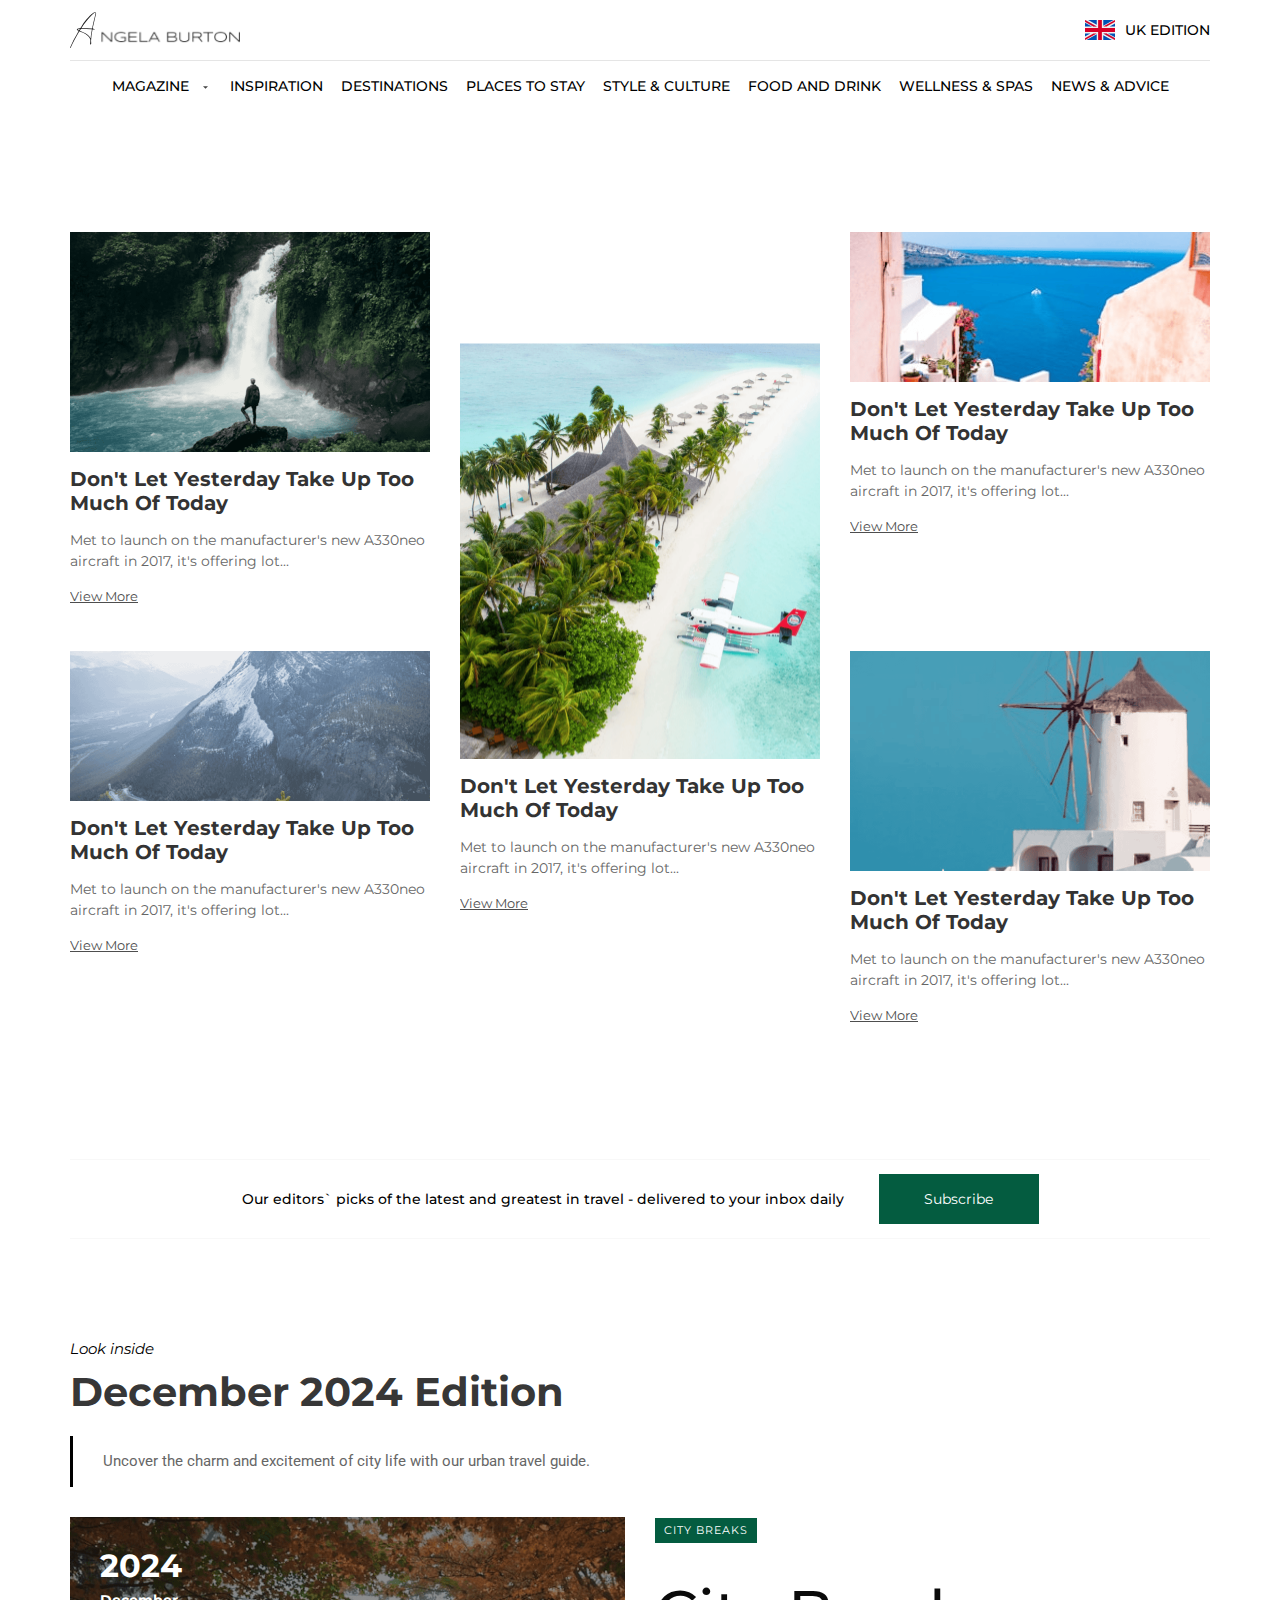
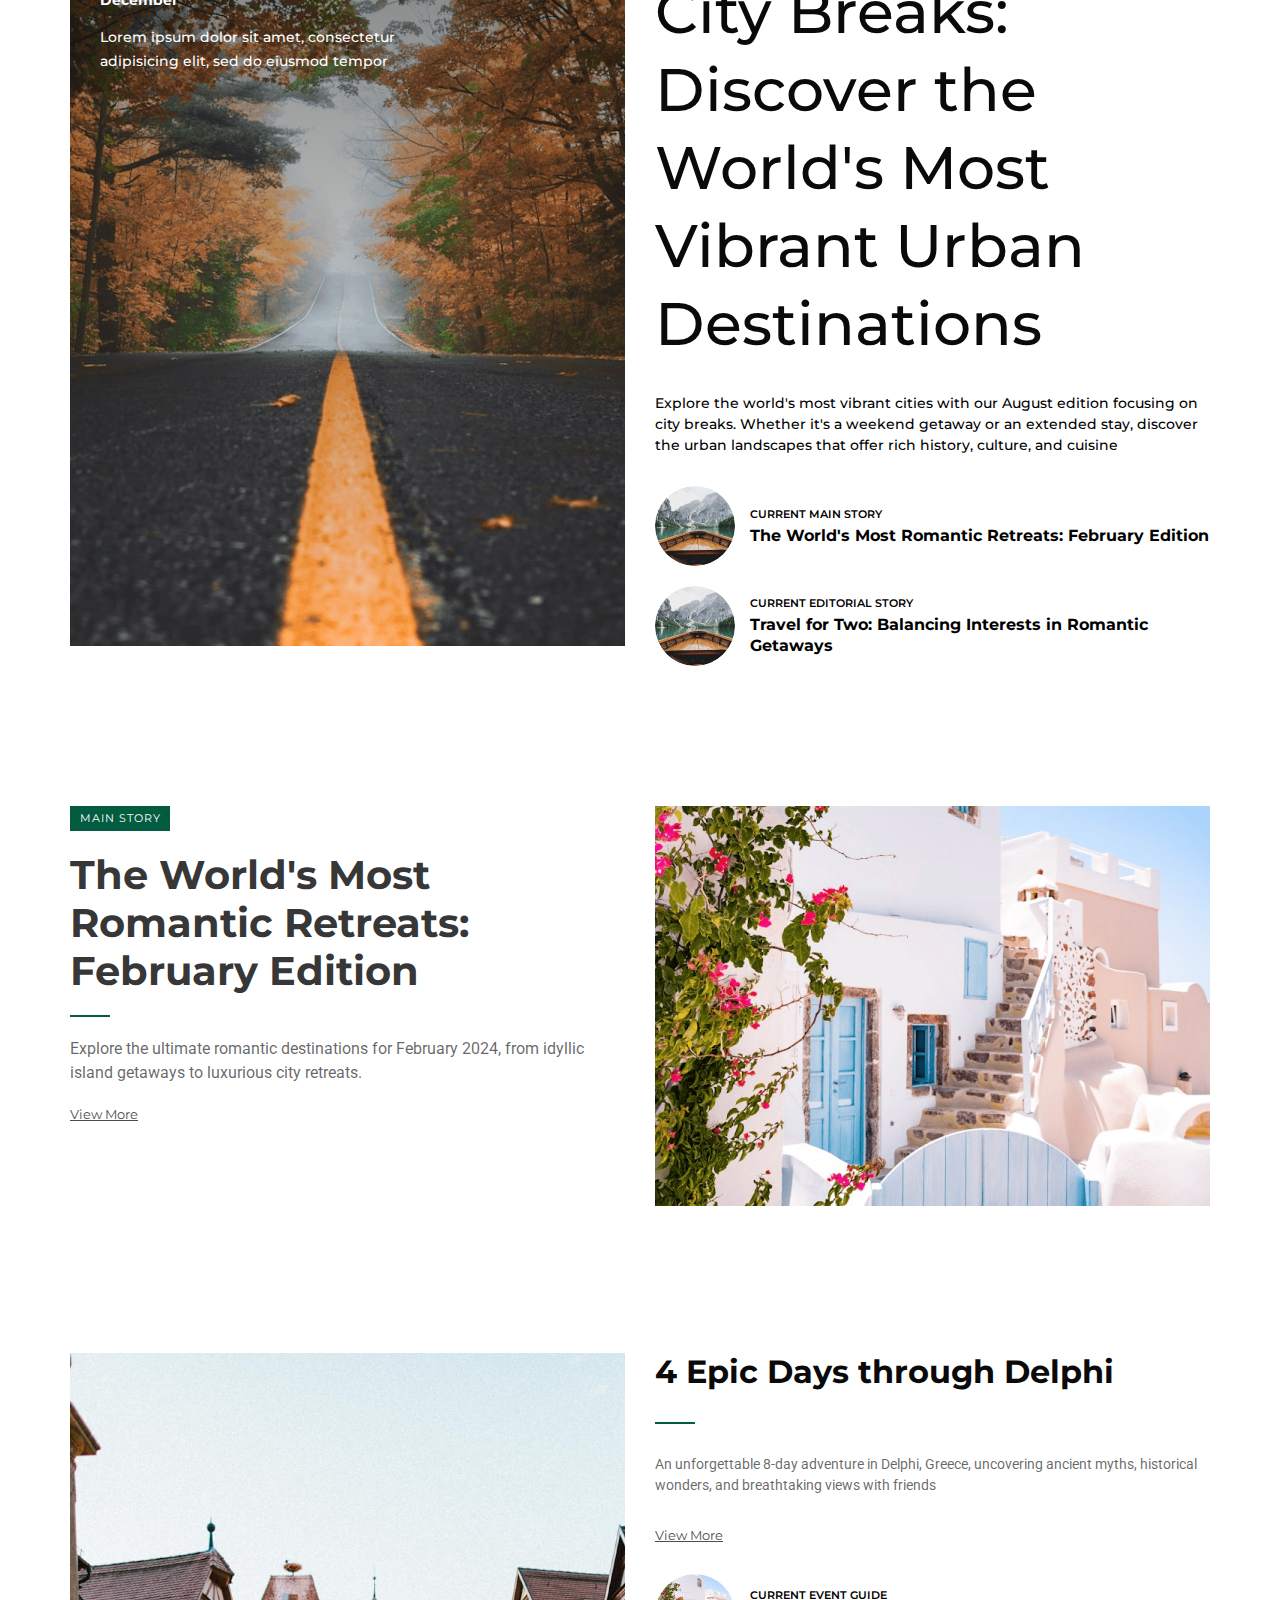
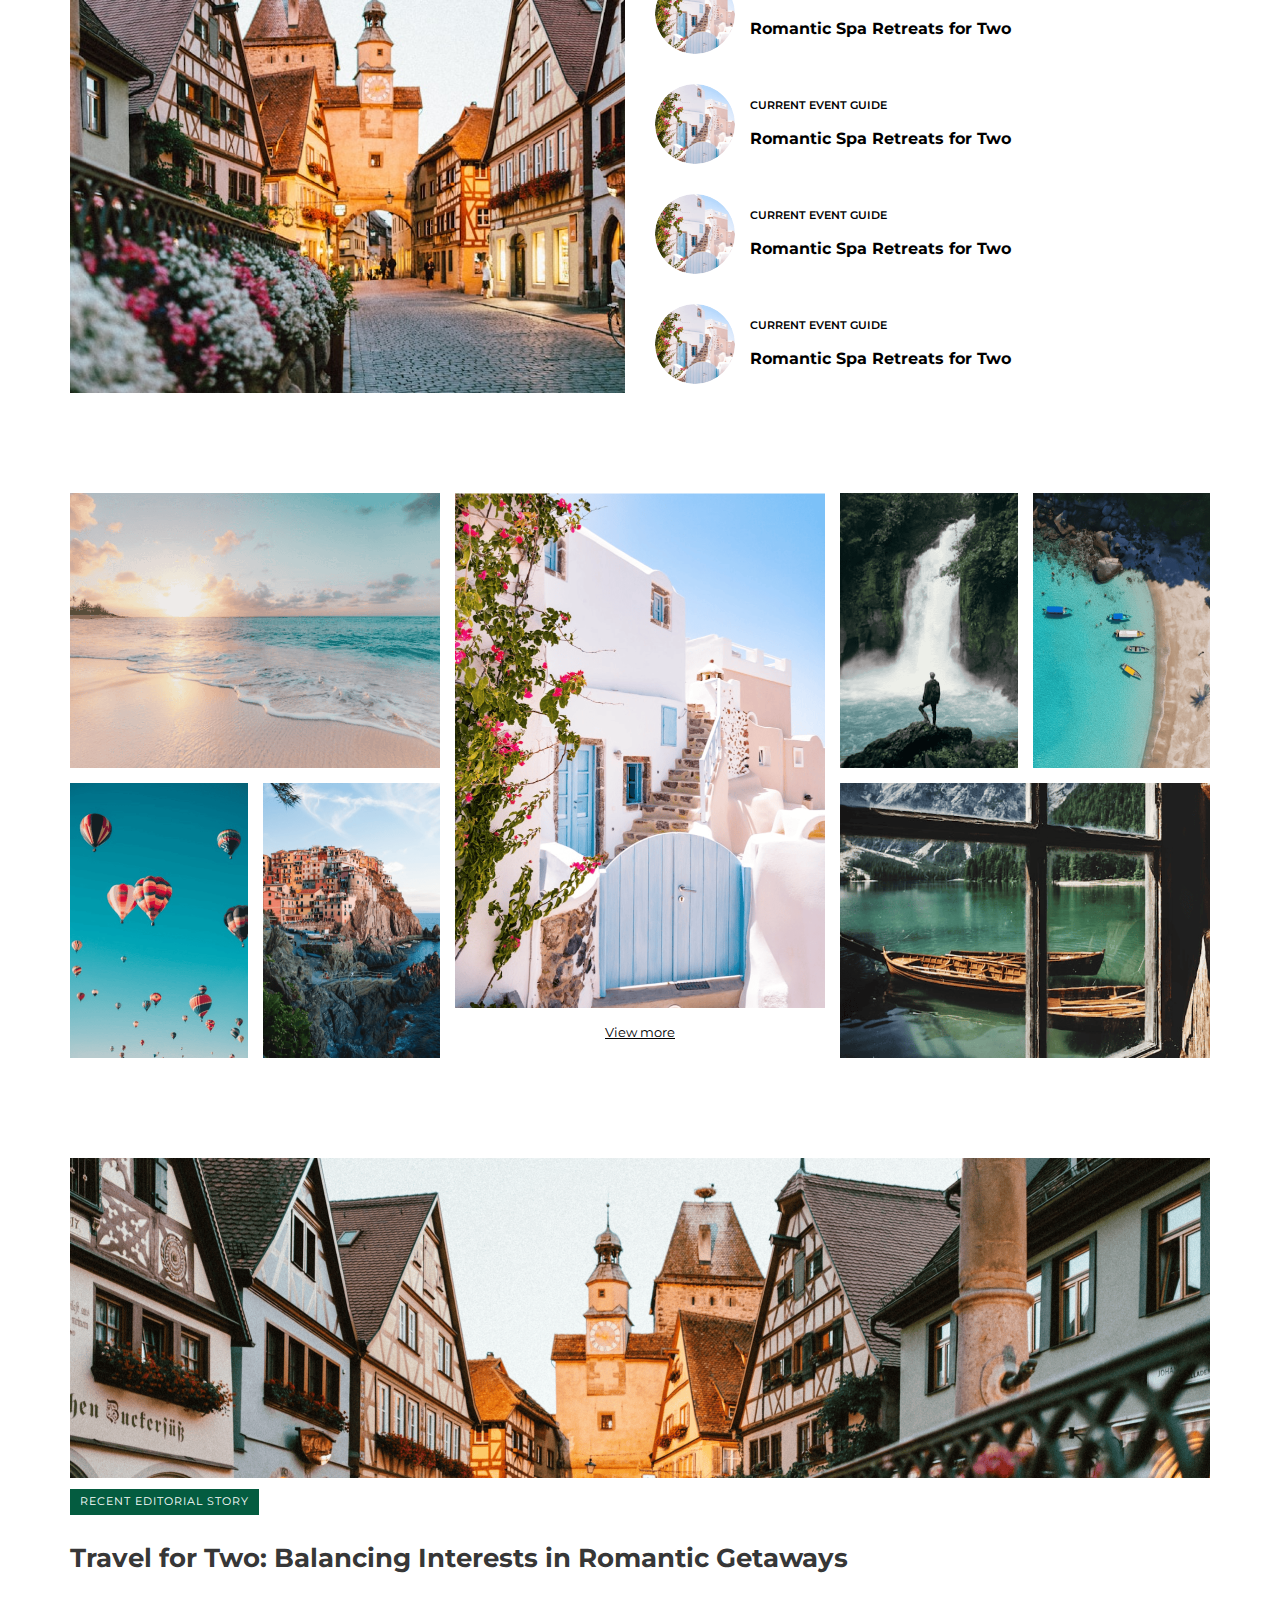
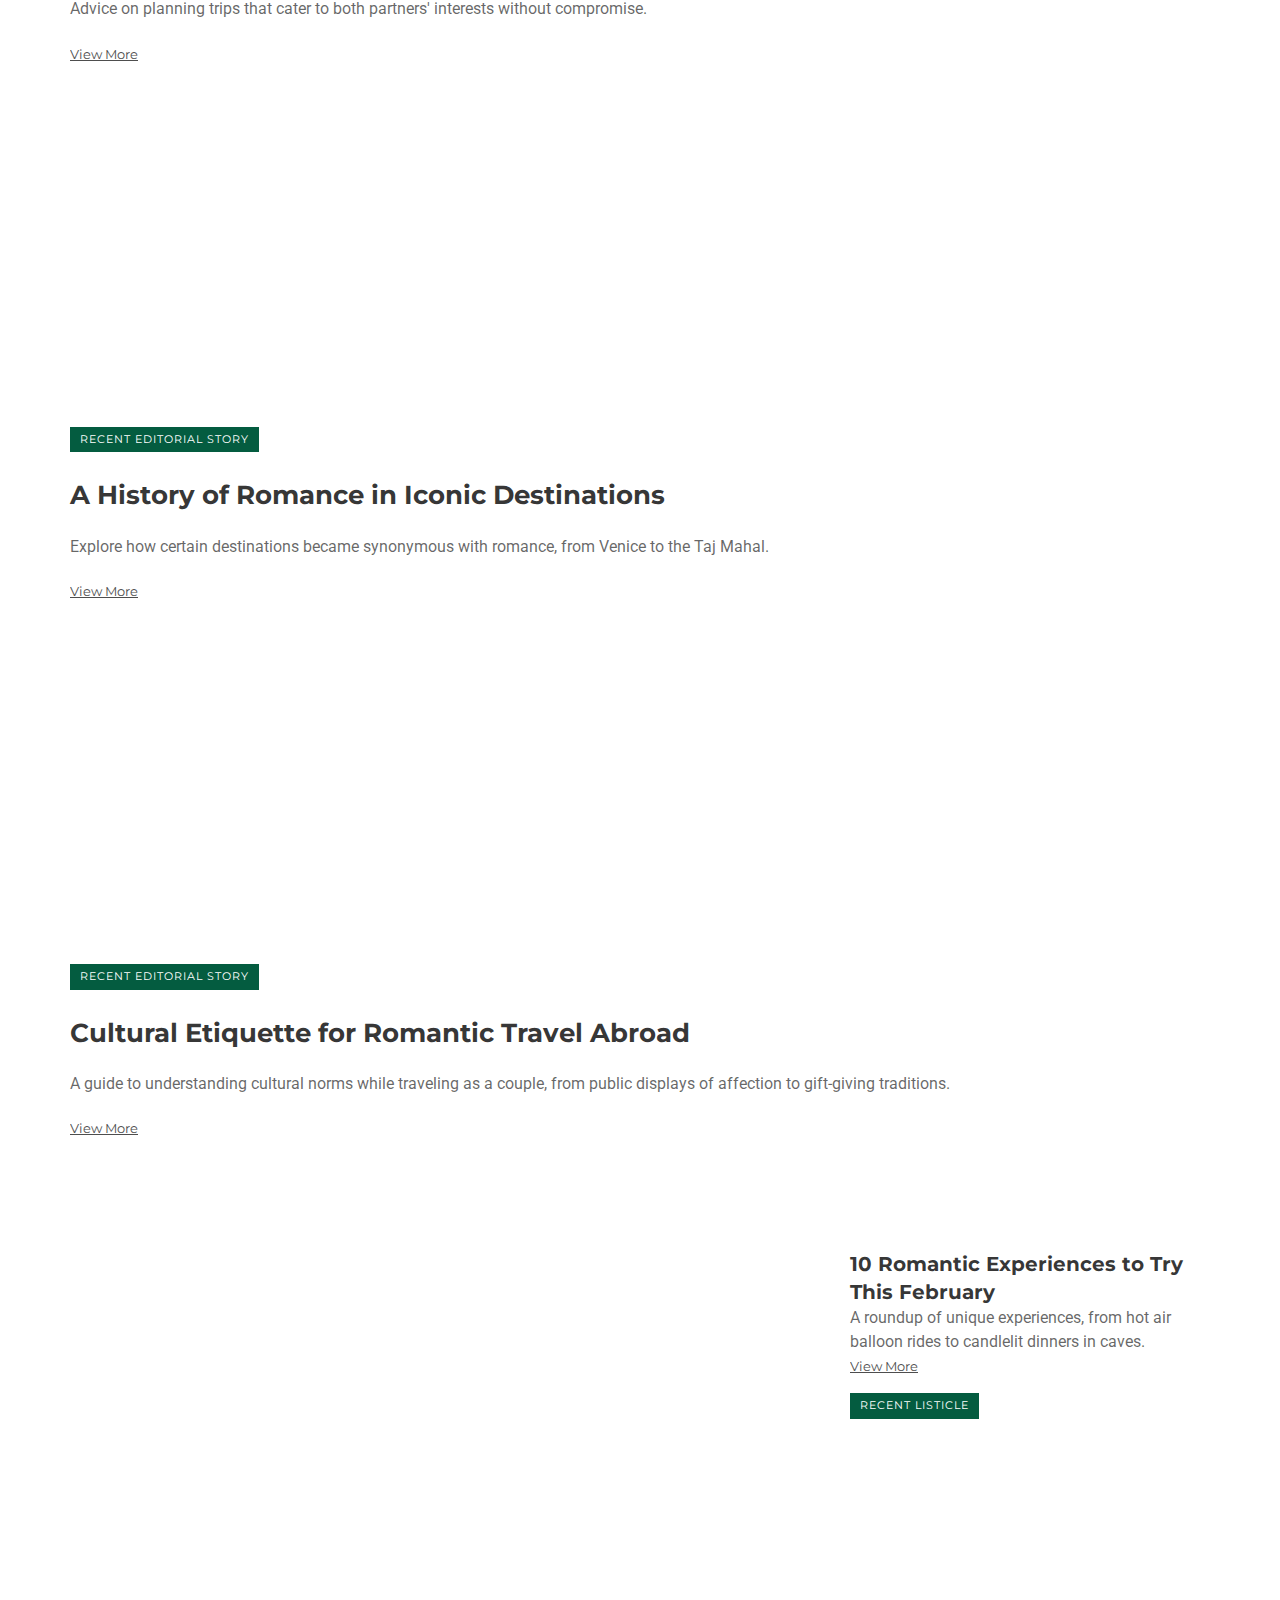
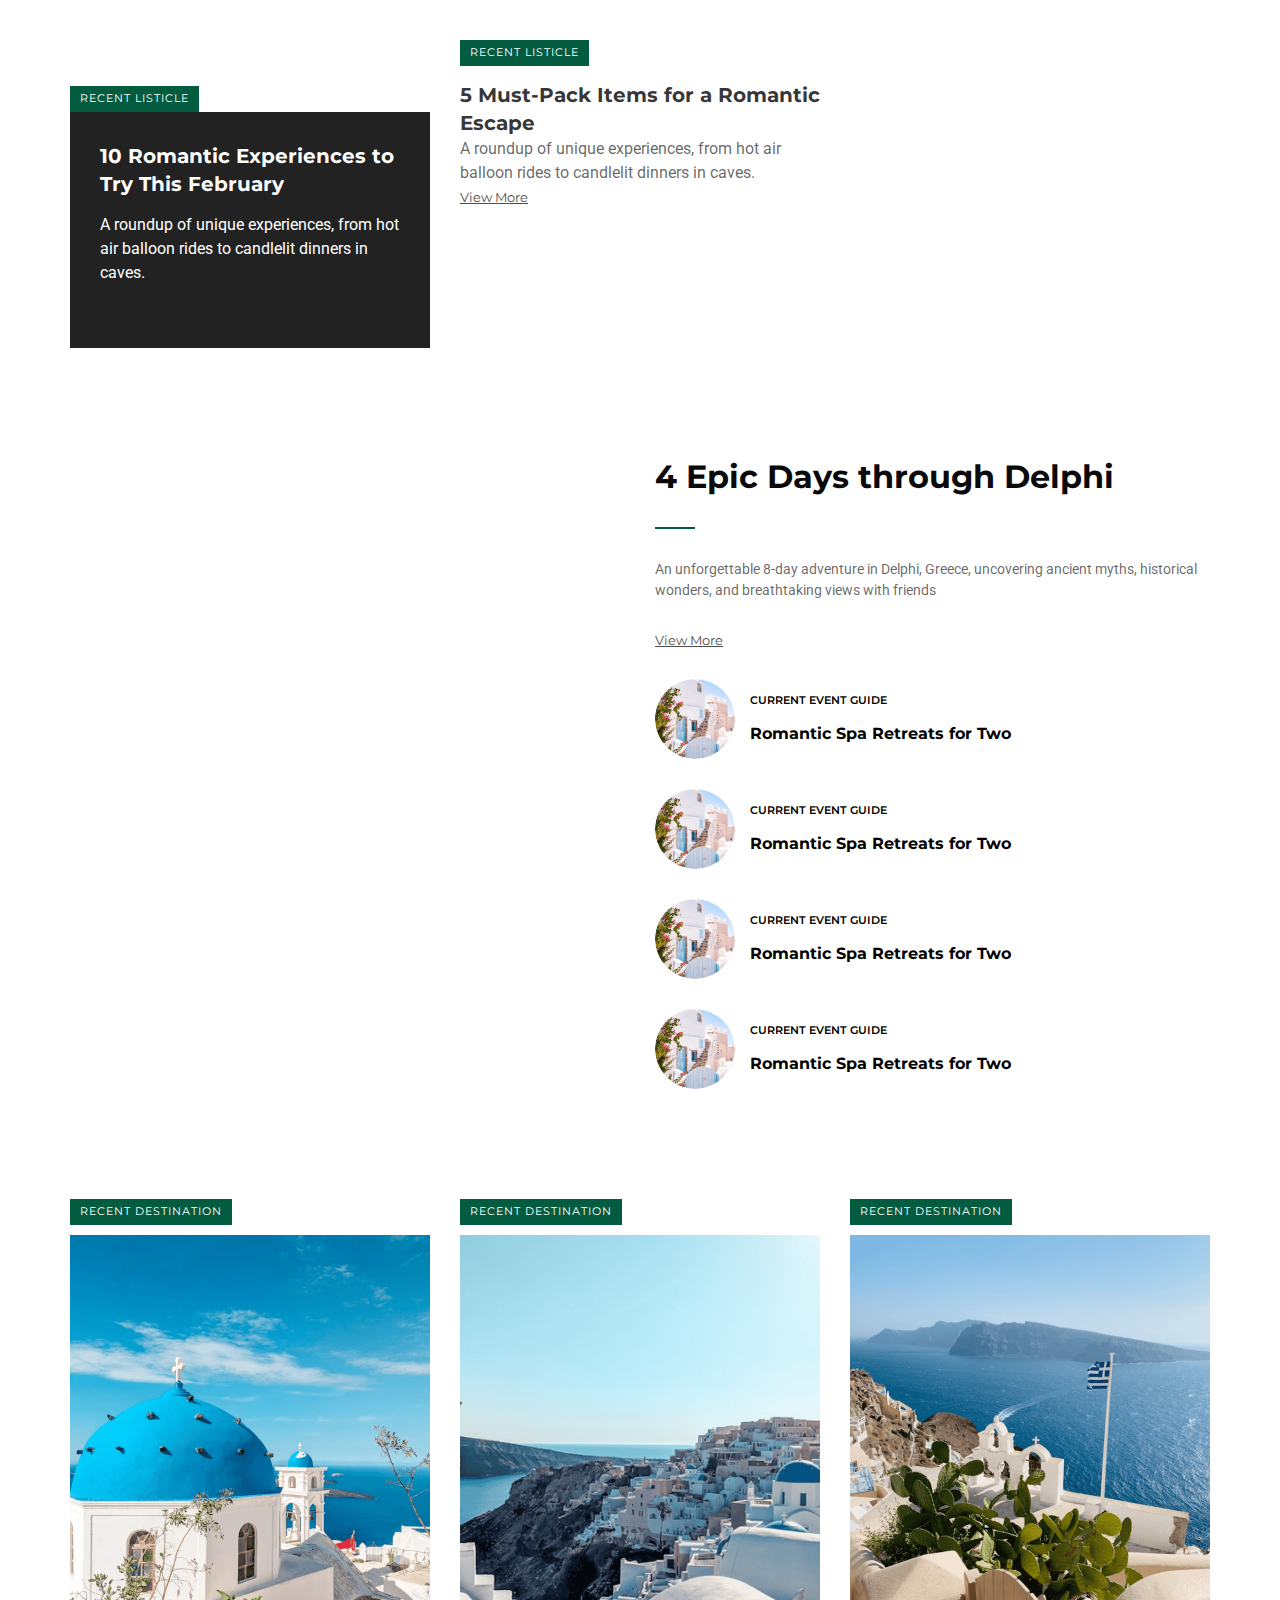
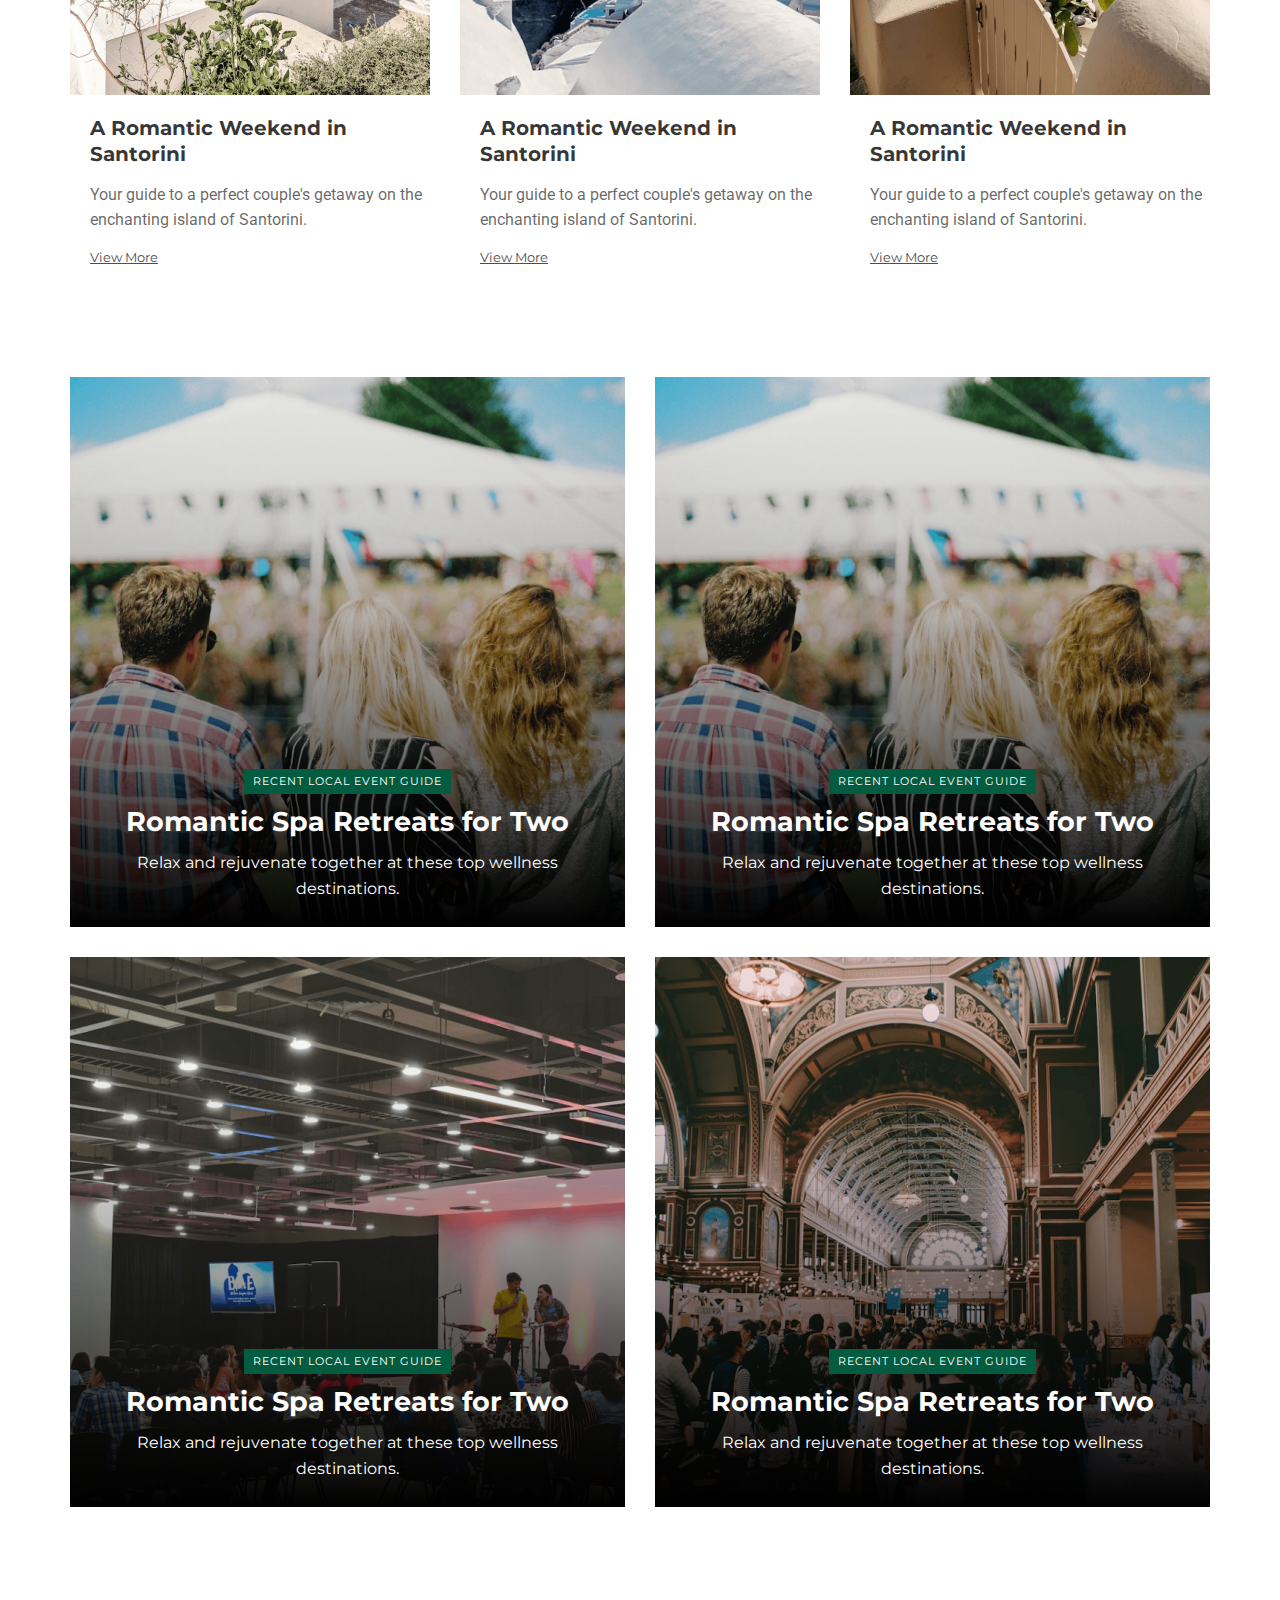
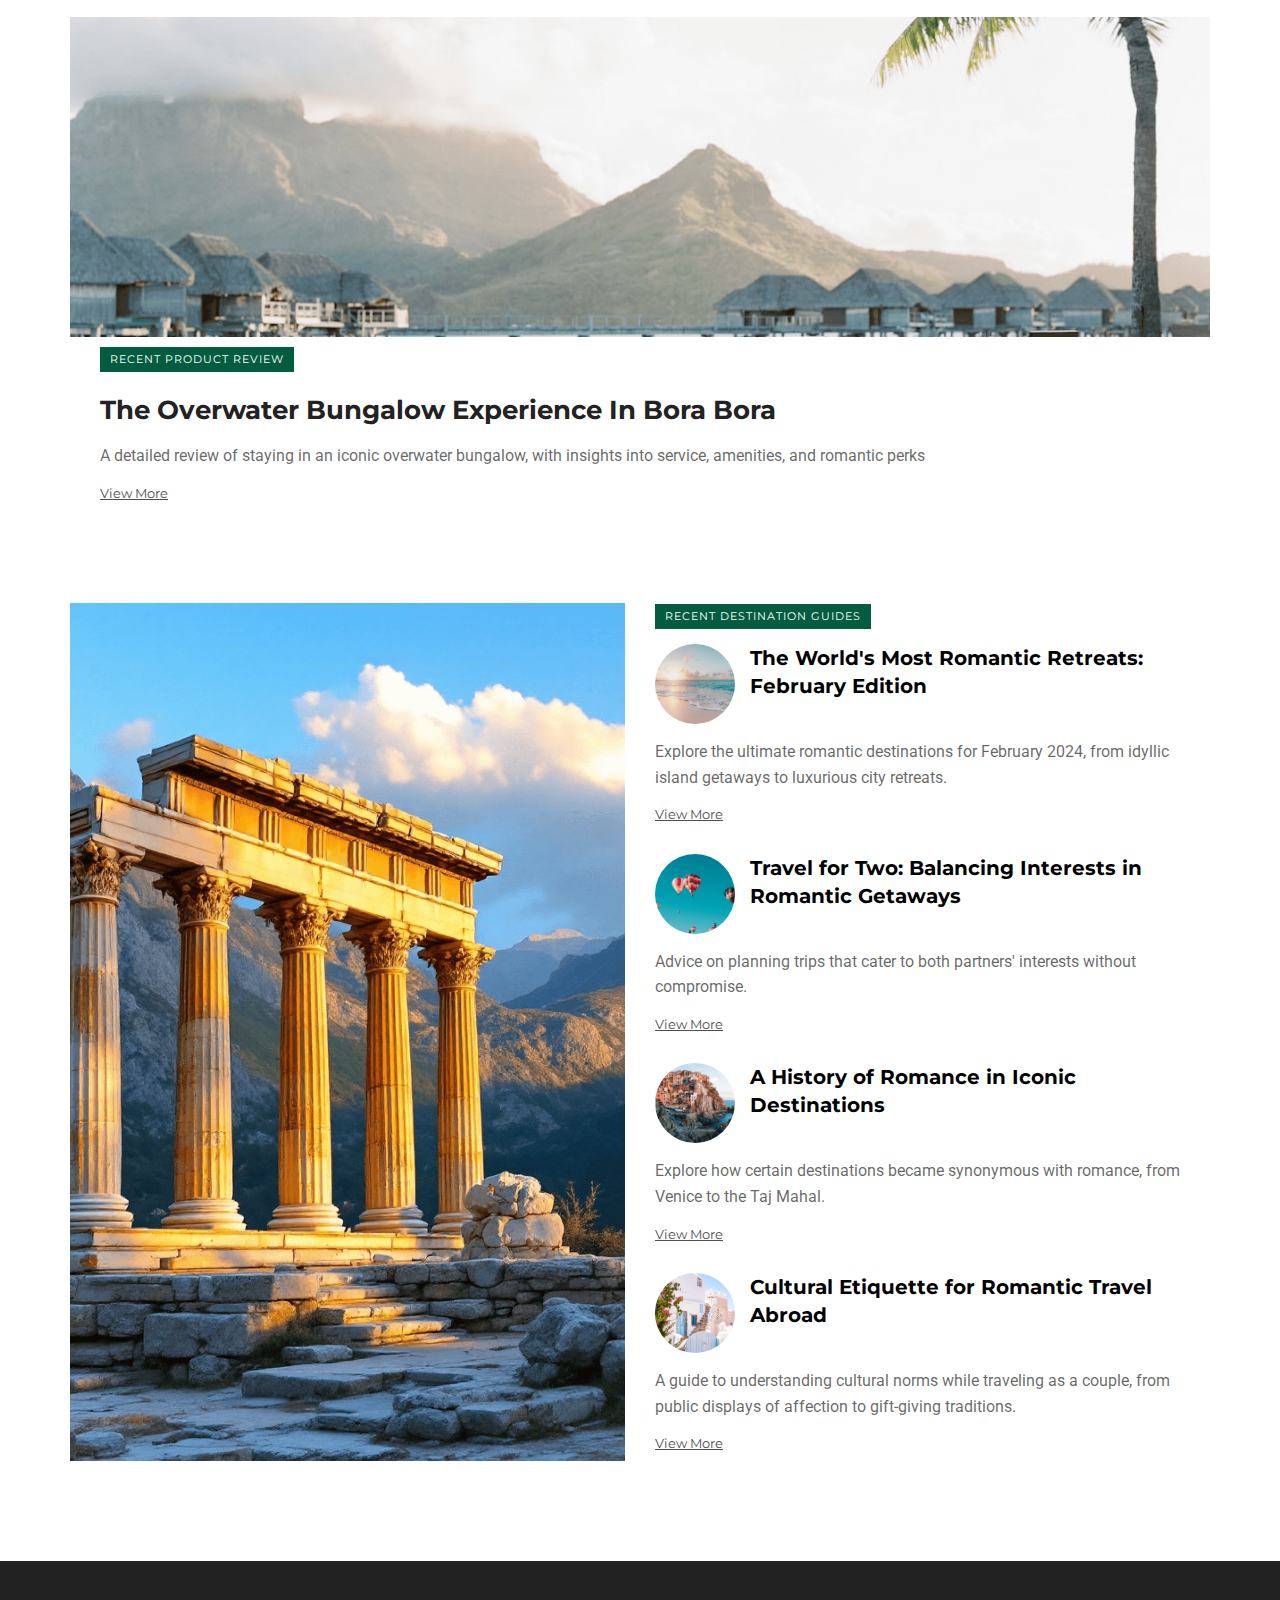
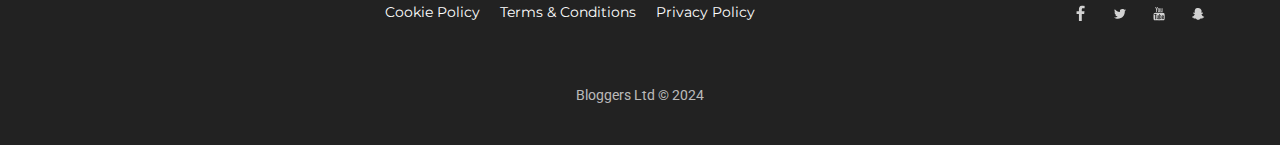
==== commit 5af57308: "updates in home page" ====
--- a/index.html
+++ b/index.html
@@ -4,8 +4,6 @@
     <meta charset="utf-8" />
     <meta name="viewport" content="initial-scale=1, width=device-width" />
 
-    <link rel="stylesheet" href="global.css" />
-    <link rel="stylesheet" href="style.css" />
     <link
       rel="stylesheet"
       href="https://fonts.googleapis.com/css2?family=Montserrat:ital,wght@0,400;0,500;0,600;0,700;1,600&display=swap" />
@@ -19,908 +17,2507 @@
       rel="stylesheet"
       href="https://fonts.googleapis.com/css2?family=Open Sans:wght@400;600&display=swap" />
   </head>
+  <style>
+    * {
+      box-sizing: border-box;
+      line-height: 1.5;
+      font-family: "Montserrat", sans-serif;
+    }
+
+    body {
+      margin: 0;
+    }
+    .container {
+      padding: 0 30px;
+      margin: 0 auto;
+      max-width: 1200px;
+      width: 100%;
+    }
+
+    main {
+      display: flex;
+      flex-direction: column;
+      gap: 100px;
+      margin: 100px 0;
+    }
+
+    @media screen and (max-width: 1199px) {
+      .container {
+        padding: 0 15px;
+      }
+    }
+
+    /* Общий стиль для всех кнопок View More */
+    .view-more {
+      font-size: 13px;
+      line-height: 1.43;
+      font-family: "Montserrat", sans-serif;
+      color: #222;
+      text-decoration: underline;
+      opacity: 0.8;
+      cursor: pointer;
+    }
+  </style>
+  <style>
+    .header {
+      display: flex;
+      flex-direction: column;
+      width: 100%;
+      font-family: "Montserrat", sans-serif;
+      color: #000;
+    }
+
+    .header__top {
+      display: flex;
+      align-items: center;
+      justify-content: space-between;
+      padding: 12px 0;
+      border-bottom: 1px solid #e5e5e5;
+    }
+
+    .header__burger {
+      position: relative;
+      max-width: 100%;
+      overflow: clip;
+    }
+
+    .header__burger-icon {
+      flex: 1;
+      max-width: 100%;
+    }
+
+    .header__logo {
+      display: flex;
+      width: 170px;
+    }
+
+    .header__logo-img {
+      width: 100%;
+      height: 100%;
+    }
+
+    .lang-switcher {
+      display: flex;
+      align-items: center;
+      gap: 10px;
+    }
+
+    .lang-switcher__icon {
+      height: 20px;
+      width: 30px;
+      overflow: hidden;
+    }
+
+    .lang-switcher__text {
+      font-size: 14px;
+      line-height: 150%;
+      text-transform: uppercase;
+      font-weight: 500;
+    }
+
+    .main-nav {
+      display: flex;
+      justify-content: center;
+      width: 100%;
+      padding: 0 26px;
+      box-sizing: border-box;
+    }
+
+    .main-nav__list {
+      display: flex;
+      align-items: center;
+      justify-content: center;
+      margin: 0;
+      padding: 0;
+      list-style: none;
+    }
+
+    .main-nav__item {
+      padding: 15px 9px;
+    }
+
+    .main-nav__link {
+      display: flex;
+      align-items: center;
+      gap: 10px;
+      font-size: 14px;
+      line-height: 150%;
+      text-transform: uppercase;
+      font-weight: 500;
+      color: #000;
+      text-decoration: none;
+    }
+
+    .main-nav__icon {
+      height: 18px;
+      width: 13px;
+      overflow: hidden;
+    }
+
+    @media screen and (max-width: 1199px) {
+      .main-nav {
+        display: none;
+      }
+    }
+
+    /* Quote Collage */
+
+    .quote-collage {
+      width: 100%;
+      padding: 10px 0;
+      box-sizing: border-box;
+      font-family: "Montserrat", sans-serif;
+    }
+
+    .quote-cards {
+      display: grid;
+      grid-template-columns: repeat(3, 1fr);
+      gap: 30px;
+      width: 100%;
+    }
+
+    .quote-card {
+      display: flex;
+      flex-direction: column;
+      gap: 15px;
+      background: #fff;
+      height: fit-content;
+    }
+
+    .quote-card__content {
+      display: flex;
+      flex-direction: column;
+      gap: 15px;
+      padding: 0 0 15px;
+      height: auto;
+    }
+
+    .quote-card__title {
+      margin: 0;
+      font-size: 20px;
+      line-height: 1.2;
+      font-weight: 700;
+      color: #333;
+      display: -webkit-box;
+      -webkit-line-clamp: 2;
+      -webkit-box-orient: vertical;
+      overflow: hidden;
+      text-overflow: ellipsis;
+    }
+
+    .quote-card__text {
+      margin: 0;
+      font-size: 14px;
+      line-height: 1.5;
+      color: #666;
+      display: -webkit-box;
+      -webkit-line-clamp: 2;
+      -webkit-box-orient: vertical;
+      overflow: hidden;
+      text-overflow: ellipsis;
+    }
+
+    .quote-card__link {
+      text-decoration: none;
+      color: #222;
+      font-size: 13px;
+      line-height: 1.46;
+      border-bottom: 1px solid #e5e5e5;
+      align-self: flex-start;
+      opacity: 0.8;
+    }
+
+    .quote-card:nth-child(1) {
+      grid-column: 1;
+      grid-row: 1;
+    }
+
+    .quote-card:nth-child(2) {
+      grid-column: 1;
+      grid-row: 2;
+    }
+
+    .quote-card:nth-child(3) {
+      grid-column: 2;
+      grid-row: 1 / span 2;
+      display: flex;
+      align-items: center;
+      align-self: center;
+    }
+
+    .quote-card__image {
+      width: 100%;
+      object-fit: cover;
+    }
+
+    .quote-card:nth-child(1) .quote-card__image {
+      height: 220px;
+    }
+
+    .quote-card:nth-child(2) .quote-card__image {
+      height: 150px;
+    }
+
+    .quote-card:nth-child(3) .quote-card__image {
+      height: 416px;
+    }
+
+    @media screen and (max-width: 825px) {
+      .quote-cards {
+        grid-template-columns: 1fr;
+        grid-template-rows: auto;
+      }
+
+      .quote-card:nth-child(1),
+      .quote-card:nth-child(2),
+      .quote-card:nth-child(3) {
+        grid-column: 1;
+        grid-row: auto;
+      }
+
+      .quote-card:nth-child(3) .quote-card__image {
+        height: auto;
+        aspect-ratio: 16/9;
+      }
+    }
+
+    /* Subscription */
+
+    .subscription {
+      display: flex;
+      align-items: center;
+      justify-content: center;
+    }
+
+    .subscription__inner {
+      display: flex;
+      align-items: center;
+      justify-content: center;
+      flex-wrap: wrap;
+      align-content: center;
+      padding: 14px 10px;
+      gap: 35px;
+      border: 1px solid #f8f8f8;
+      border-left: none;
+      border-right: none;
+    }
+
+    .subscription__text {
+      line-height: 150%;
+      font-weight: 500;
+      font-size: 14px;
+      color: #000;
+      font-family: "Montserrat", sans-serif;
+    }
+
+    .subscription__button {
+      padding: 0 10px;
+      min-width: 160px;
+      height: 50px;
+      cursor: pointer;
+      border: none;
+      font-family: "Montserrat", sans-serif;
+      font-size: 14px;
+      line-height: 20px;
+      text-align: center;
+      background-color: #045c40;
+      color: #fff;
+    }
+
+    .subscription__button:hover {
+      background-color: #2b8266;
+    }
+
+    @media screen and (max-width: 1250px) {
+      .subscription__inner {
+        padding-inline: 90px;
+      }
+    }
+
+    /* Magazine Section */
+    .magazine__inner {
+      width: 100%;
+    }
+
+    .magazine__header {
+      margin-bottom: 30px;
+    }
+
+    .magazine__intro {
+      margin-bottom: 20px;
+    }
+
+    .magazine__label {
+      display: block;
+      font-size: 15px;
+      line-height: 19px;
+      font-style: italic;
+      font-family: "Montserrat", sans-serif;
+      color: #000;
+      margin-bottom: 10px;
+    }
+
+    .magazine__title {
+      font-size: 40px;
+      line-height: 48px;
+      font-weight: 700;
+      font-family: "Montserrat", sans-serif;
+      color: rgba(0, 0, 0, 0.8);
+      margin: 0;
+    }
+
+    .magazine__description {
+      display: flex;
+      align-items: center;
+      gap: 30px;
+    }
+
+    .magazine__divider {
+      display: block;
+      width: 3px;
+      height: 51px;
+      background-color: #000;
+    }
+
+    .magazine__text {
+      font-size: 15px;
+      line-height: 25px;
+      font-family: "Roboto", sans-serif;
+      color: #666;
+      margin: 0;
+    }
+
+    .magazine__content {
+      display: grid;
+      grid-template-columns: repeat(2, 1fr);
+      gap: 30px;
+    }
+
+    .cover {
+      position: relative;
+      height: 729px;
+    }
+
+    .cover__media {
+      position: relative;
+      height: 100%;
+    }
+
+    .cover__image {
+      width: 100%;
+      height: 100%;
+      object-fit: cover;
+    }
+
+    .cover__overlay {
+      position: absolute;
+      top: 0;
+      left: 0;
+      width: 100%;
+      height: 100%;
+      background: linear-gradient(180deg, rgba(0, 0, 0, 0.5), rgba(0, 0, 0, 0));
+    }
+
+    .cover__info {
+      position: absolute;
+      top: 30px;
+      left: 30px;
+      color: #fff;
+    }
+
+    .cover__date {
+      display: flex;
+      flex-direction: column;
+      margin-bottom: 15px;
+    }
+
+    .cover__year {
+      font-size: 32px;
+      font-family: "Montserrat", sans-serif;
+      line-height: 1.2;
+      font-weight: 700;
+      margin-bottom: 4px;
+    }
+
+    .cover__month {
+      font-size: 14px;
+      font-weight: 700;
+      font-family: "Montserrat", sans-serif;
+    }
+
+    .cover__description {
+      font-size: 14px;
+      line-height: 1.71;
+      font-weight: 500;
+      font-family: "Montserrat", sans-serif;
+      max-width: 300px;
+      margin: 0;
+    }
+
+    .featured__top {
+      margin-bottom: 30px;
+    }
+
+    .featured__tag {
+      display: inline-block;
+      padding: 5px 9px;
+      background-color: #045c40;
+      color: #fff;
+      font-size: 11px;
+      line-height: 15px;
+      letter-spacing: 1px;
+      text-transform: uppercase;
+      font-family: "Montserrat", sans-serif;
+      margin-bottom: 30px;
+    }
+
+    .featured__title {
+      font-size: 60px;
+      line-height: 78px;
+      font-weight: 500;
+      font-family: "Montserrat", sans-serif;
+      color: #0a0a0a;
+      margin: 0 0 30px;
+    }
+
+    .featured__description {
+      font-size: 14px;
+      line-height: 21px;
+      font-weight: 500;
+      font-family: "Montserrat", sans-serif;
+      margin: 0;
+    }
+
+    .featured__stories {
+      display: flex;
+      flex-direction: column;
+      gap: 20px;
+    }
+
+    .story {
+      display: flex;
+      align-items: center;
+      gap: 15px;
+    }
+
+    .story__image {
+      width: 80px;
+      height: 80px;
+      border-radius: 50%;
+      object-fit: cover;
+    }
+
+    .story__content {
+      flex: 1;
+    }
+
+    .story__label {
+      display: block;
+      font-size: 11px;
+      line-height: 14px;
+      text-transform: uppercase;
+      font-weight: 600;
+      font-family: "Montserrat", sans-serif;
+      margin-bottom: 4px;
+    }
+
+    .story__title {
+      font-size: 16px;
+      line-height: 21px;
+      font-weight: 700;
+      font-family: "Montserrat", sans-serif;
+      margin: 0;
+    }
+
+    @media (max-width: 1200px) {
+      .magazine__content {
+        grid-template-columns: 1fr;
+      }
+
+      .featured__title {
+        font-size: 48px;
+        line-height: 62px;
+      }
+    }
+
+    @media (max-width: 768px) {
+      .featured__title {
+        font-size: 36px;
+        line-height: 47px;
+      }
+
+      .cover {
+        height: 500px;
+      }
+    }
+
+    /* Article Panel Widget Styles */
+
+    .article-panel {
+      padding: 40px 0;
+    }
+
+    .article-panel__inner {
+      display: flex;
+      flex-direction: row;
+      align-items: flex-start;
+      gap: 30px;
+      flex-wrap: wrap;
+    }
+
+    .article-panel__content {
+      flex: 1;
+      display: flex;
+      flex-direction: column;
+      gap: 20px;
+    }
+
+    .article-panel__category {
+      display: flex;
+      align-items: center;
+      justify-content: center;
+      padding: 5px;
+      max-width: 100px;
+      background-color: #045c40;
+      color: #fff;
+      font-size: 11px;
+      line-height: 15px;
+      letter-spacing: 1px;
+      text-transform: uppercase;
+      font-family: "Montserrat", sans-serif;
+    }
+
+    .article-panel__body {
+      display: flex;
+      flex-direction: column;
+      gap: 20px;
+    }
+
+    .article-panel__title {
+      margin: 0;
+      font-size: 40px;
+      line-height: 1.2;
+      font-weight: 700;
+      font-family: "Montserrat", sans-serif;
+      color: rgba(0, 0, 0, 0.8);
+    }
+
+    .article-panel__divider {
+      width: 40px;
+      height: 2px;
+      margin: 0;
+      background-color: #045c40;
+      border: none;
+    }
+
+    .article-panel__description {
+      margin: 0;
+      font-size: 16px;
+      line-height: 1.5;
+      font-family: "Roboto", sans-serif;
+      color: rgba(0, 0, 0, 0.6);
+    }
+
+    .article-panel__action {
+      display: flex;
+      align-items: flex-start;
+    }
+
+    .article-panel__link {
+      color: #222;
+      font-size: 13px;
+      line-height: 1.46;
+      text-decoration: underline;
+      font-family: "Montserrat", sans-serif;
+      opacity: 0.8;
+    }
+
+    .article-panel__figure {
+      flex: 1;
+      margin: 0;
+    }
+
+    .article-panel__image {
+      width: 100%;
+      height: 400px;
+      object-fit: cover;
+    }
+
+    @media (max-width: 768px) {
+      .article-panel__inner {
+        gap: 20px;
+      }
+
+      .article-panel__title {
+        font-size: 32px;
+        line-height: 40px;
+      }
+    }
+
+    /* One Large Four Small Panels Widget Styles */
+    .one-large-four-small__inner {
+      display: flex;
+      flex-direction: row;
+      gap: 30px;
+    }
+
+    .one-large-four-small__main {
+      flex: 1;
+    }
+
+    .one-large-four-small__image {
+      width: 100%;
+      height: 100%;
+      object-fit: cover;
+    }
+
+    .one-large-four-small__content {
+      flex: 1;
+      display: flex;
+      flex-direction: column;
+      gap: 30px;
+    }
+
+    .one-large-four-small__article {
+      display: flex;
+      flex-direction: column;
+      gap: 30px;
+    }
+
+    .one-large-four-small__title {
+      font-size: 32px;
+      line-height: 1.2;
+      font-weight: 700;
+      font-family: "Montserrat", sans-serif;
+      color: #0a0a0a;
+      margin: 0;
+    }
+
+    .one-large-four-small__divider {
+      width: 40px;
+      height: 2px;
+      background-color: #045c40;
+      border: none;
+      margin: 0;
+    }
+
+    .one-large-four-small__description {
+      font-size: 14px;
+      line-height: 1.5;
+      font-family: "Roboto", sans-serif;
+      color: rgba(0, 0, 0, 0.6);
+      margin: 0;
+    }
+
+    .one-large-four-small__link {
+      font-size: 14px;
+      line-height: 1.46;
+      font-family: "Montserrat", sans-serif;
+      color: #222;
+      text-decoration: underline;
+      opacity: 0.8;
+    }
+
+    .one-large-four-small__grid {
+      display: flex;
+      flex-direction: column;
+      gap: 30px;
+    }
+
+    .promo-card {
+      display: flex;
+      align-items: center;
+      gap: 15px;
+    }
+
+    .promo-card__image {
+      width: 80px;
+      height: 80px;
+      border-radius: 50%;
+      object-fit: cover;
+    }
+
+    .promo-card__content {
+      display: flex;
+      flex-direction: column;
+      gap: 15px;
+    }
+
+    .promo-card__label {
+      font-size: 11px;
+      line-height: 1.27;
+      font-weight: 600;
+      text-transform: uppercase;
+      color: #000;
+      font-family: "Montserrat", sans-serif;
+    }
+
+    .promo-card__title {
+      font-size: 16px;
+      line-height: 1.4;
+      font-weight: 700;
+      color: #000;
+      font-family: "Montserrat", sans-serif;
+      margin: 0;
+    }
+
+    @media (max-width: 1024px) {
+      .one-large-four-small__inner {
+        flex-direction: column;
+      }
+
+      .one-large-four-small__main {
+        height: 400px;
+      }
+    }
+
+    /* Gallery Widget Styles */
+
+    .gallery__list {
+      display: grid;
+      grid-template-columns: repeat(6, 1fr);
+      grid-template-rows: repeat(2, 1fr);
+      gap: 15px;
+      width: 100%;
+      list-style: none;
+      padding: 0;
+      margin: 0;
+    }
+
+    .gallery__item {
+      display: flex;
+      flex-direction: column;
+      gap: 15px;
+      width: 100%;
+      height: 100%;
+    }
+
+    .gallery__item img {
+      width: 100%;
+      height: 100%;
+      object-fit: cover;
+    }
+
+    .gallery__item:nth-child(1) {
+      grid-area: 1 / 1 / 2 / 3;
+    }
+    .gallery__item:nth-child(2) {
+      grid-area: 2 / 1 / 3 / 2;
+    }
+    .gallery__item:nth-child(3) {
+      grid-area: 2 / 2 / 3 / 3;
+    }
+    .gallery__item:nth-child(4) {
+      height: calc(100% - 40px);
+      grid-area: 1 / 3 / 3 / 5;
+    }
+    .gallery__item:nth-child(5) {
+      grid-area: 1 / 5 / 2 / 6;
+    }
+    .gallery__item:nth-child(6) {
+      grid-area: 1 / 6 / 2 / 7;
+    }
+    .gallery__item:nth-child(7) {
+      grid-area: 2 / 5 / 3 / 7;
+    }
+
+    .gallery__item a {
+      display: flex;
+      align-items: center;
+      justify-content: center;
+      font-size: 13px;
+      color: #000;
+    }
+
+    /* Editorial Widget Styles */
+
+    .editorial {
+      width: 100%;
+    }
+
+    .editorial__inner {
+      display: flex;
+      flex-direction: column;
+      gap: 30px;
+    }
+
+    .editorial__list {
+      list-style: none;
+      padding: 0;
+      margin: 0;
+      display: flex;
+      flex-direction: column;
+      gap: 30px;
+    }
+
+    .editorial-card {
+      display: flex;
+      flex-direction: column;
+      gap: 10px;
+    }
+
+    .editorial-card__image {
+      width: 100%;
+      height: 320px;
+      object-fit: cover;
+    }
+
+    .editorial-card__title {
+      margin: 0;
+      margin-bottom: 20px;
+      font-size: 26px;
+      line-height: 1.4;
+      font-weight: 700;
+      color: rgba(0, 0, 0, 0.8);
+    }
+
+    .editorial-card__description {
+      margin: 0;
+      margin-bottom: 20px;
+      font-size: 16px;
+      line-height: 1.6;
+      font-family: "Roboto", sans-serif;
+      color: rgba(0, 0, 0, 0.6);
+    }
+
+    .tag {
+      display: inline-flex;
+      margin-bottom: 25px;
+      padding: 5px 10px;
+    }
+
+    .tag--green {
+      background-color: #045c40;
+    }
+
+    .tag__text {
+      font-size: 11px;
+      line-height: 1.4;
+      letter-spacing: 1px;
+      text-transform: uppercase;
+      color: #fff;
+    }
+
+    .link {
+      text-decoration: none;
+      color: #222;
+    }
+
+    .link--underline {
+      border-bottom: 1px solid #848587;
+      font-size: 13px;
+      line-height: 1.43;
+      opacity: 0.8;
+    }
+
+    /* Panel Widget Styles */
+
+    .articles__grid {
+      display: flex;
+      flex-direction: row;
+      flex-wrap: wrap;
+      gap: 30px;
+      padding: 10px 0;
+    }
+
+    .article-card {
+      flex: 1;
+      display: flex;
+      flex-direction: column;
+      max-width: 100%;
+    }
+
+    .article-card__image {
+      width: 100%;
+      height: 100%;
+      object-fit: cover;
+    }
+
+    .article-card:nth-child(1) .article-card__image {
+      height: 426px;
+    }
+
+    .article-card:nth-child(1) .article-card__body {
+      display: flex;
+      flex-direction: column;
+      gap: 15px;
+      padding: 30px;
+      background-color: #222;
+    }
+
+    .article-card:nth-child(1) .article-card__title {
+      color: #fff;
+    }
+
+    .article-card:nth-child(1) .article-card__description {
+      color: #fff;
+    }
+
+    .article-card:nth-child(1) .link--underline {
+      border-bottom: 1px solid #fff;
+      color: #fff;
+    }
+
+    .article-card:nth-child(2) .article-card__image {
+      height: 380px;
+    }
+
+    .article-card:nth-child(3) {
+      gap: 0;
+    }
+
+    .article-card:nth-child(3) .article-card__content {
+      padding: 0;
+    }
+
+    .article-card__title {
+      margin: 0;
+      font-size: 20px;
+      line-height: 1.4;
+      font-weight: 700;
+      font-family: "Montserrat", sans-serif;
+      color: rgba(0, 0, 0, 0.8);
+    }
+
+    .article-card__description {
+      margin: 0;
+      font-size: 16px;
+      line-height: 1.5;
+      font-family: "Roboto", sans-serif;
+      color: rgba(0, 0, 0, 0.6);
+    }
+
+    .articles-label {
+      display: inline-flex;
+      padding: 5px 10px;
+      font-size: 11px;
+      line-height: 1.4;
+      letter-spacing: 1px;
+      text-transform: uppercase;
+      color: #fff;
+      font-family: "Montserrat", sans-serif;
+    }
+
+    .article-card:nth-child(1) .articles-label {
+      margin-top: 10px;
+    }
+    .article-card:nth-child(2) .articles-label {
+      margin: 10px 0 15px;
+    }
+    .article-card:nth-child(3) .articles-label {
+      margin: 15px 0;
+    }
+
+    .articles-label--green {
+      background-color: #045c40;
+    }
+
+    .articles .link {
+      text-decoration: none;
+      color: #222;
+    }
+
+    .articles .link--underline {
+      border-bottom: 1px solid #848587;
+      font-size: 13px;
+      line-height: 1.43;
+      opacity: 0.8;
+      align-self: flex-start;
+    }
+
+    /* Three Panel Collage Widget Styles */
+
+    .three-panel__inner {
+      width: 100%;
+    }
+
+    .three-panel__list {
+      align-self: stretch;
+      display: flex;
+      flex-direction: row;
+      align-items: flex-start;
+      justify-content: flex-start;
+      flex-wrap: wrap;
+      align-content: flex-start;
+      padding: 10px 0;
+      box-sizing: border-box;
+      gap: 30px;
+      max-width: 100%;
+      text-align: center;
+    }
+
+    .three-panel__article {
+      flex: 1;
+      display: flex;
+      flex-direction: column;
+      align-items: flex-start;
+      justify-content: flex-start;
+      gap: 10px;
+      min-width: 342px;
+      max-width: 100%;
+    }
+
+    .three-panel__label {
+      display: inline-block;
+      padding: 5px 10px;
+      background-color: #045c40;
+      color: #fff;
+      font-size: 11px;
+      letter-spacing: 1px;
+      line-height: 1.4;
+      text-transform: uppercase;
+    }
+
+    .three-panel__content {
+      align-self: stretch;
+      display: flex;
+      flex-direction: column;
+      align-items: flex-start;
+      justify-content: flex-start;
+      gap: 20px;
+      text-align: left;
+      font-size: 20px;
+      color: rgba(0, 0, 0, 0.8);
+    }
+
+    .three-panel__image {
+      align-self: stretch;
+      height: 460px;
+      position: relative;
+      max-width: 100%;
+      overflow: hidden;
+      flex-shrink: 0;
+      object-fit: cover;
+    }
+
+    .three-panel__description {
+      align-self: stretch;
+      display: flex;
+      flex-direction: column;
+      align-items: flex-start;
+      justify-content: flex-start;
+      padding: 0 0 0 20px;
+      gap: 15px;
+    }
+
+    .three-panel__title {
+      position: relative;
+      font-size: 20px;
+      line-height: 1.3;
+      color: rgba(0, 0, 0, 0.8);
+    }
+
+    .three-panel__text {
+      position: relative;
+      font-size: 16px;
+      line-height: 1.6;
+      font-family: Roboto;
+      color: rgba(0, 0, 0, 0.6);
+    }
+
+    .three-panel__link {
+      text-decoration: underline;
+      position: relative;
+      font-size: 13px;
+      line-height: 1.43;
+      color: #222;
+      cursor: pointer;
+    }
+
+    @media (max-width: 1024px) {
+      .three-panel__inner {
+        flex-direction: column;
+      }
+
+      .three-panel__image {
+        height: 400px;
+      }
+    }
+
+    /* Events Widget Styles */
+
+    .events {
+      align-self: stretch;
+      padding: 0 0 10px;
+      box-sizing: border-box;
+      max-width: 100%;
+      text-align: center;
+    }
+
+    .events__inner {
+      max-width: 1140px;
+      margin: 0 auto;
+    }
+
+    .events__list {
+      display: grid;
+      grid-template-columns: repeat(2, 1fr);
+      grid-gap: 30px;
+      margin: 0;
+      padding: 0;
+      list-style: none;
+    }
+
+    .events__item {
+      display: flex;
+      flex-wrap: wrap;
+      align-items: center;
+    }
+
+    .event-card {
+      flex: 1;
+      position: relative;
+    }
+
+    .event-card__img_wrapper {
+      display: flex;
+    }
+
+    .event-card__img_wrapper::before {
+      content: "";
+      position: absolute;
+      top: 0;
+      right: 0;
+      bottom: 0;
+      left: 0;
+      width: 100%;
+      height: 100%;
+      background-size: cover;
+      background-repeat: no-repeat;
+      background-position: top;
+      background: linear-gradient(
+        0deg,
+        #000000 0%,
+        rgba(0, 0, 0, 0.918) 5.3%,
+        rgba(0, 0, 0, 0.835) 10.6%,
+        rgba(0, 0, 0, 0.753) 15.9%,
+        rgba(0, 0, 0, 0.67) 21.3%,
+        rgba(0, 0, 0, 0.592) 26.8%,
+        rgba(0, 0, 0, 0.51) 32.5%,
+        rgba(0, 0, 0, 0.43) 38.4%,
+        rgba(0, 0, 0, 0.357) 44.5%,
+        rgba(0, 0, 0, 0.282) 50.9%,
+        rgba(0, 0, 0, 0.21) 57.7%,
+        rgba(0, 0, 0, 0.145) 65%,
+        rgba(0, 0, 0, 0.09) 72.9%,
+        rgba(0, 0, 0, 0.043) 81.4%,
+        rgba(0, 0, 0, 0.01) 90.6%,
+        rgba(0, 0, 0, 0) 100%
+      );
+    }
+
+    .events__item img {
+      width: 100%;
+      height: 100%;
+      object-fit: cover;
+    }
+
+    .event-card__content {
+      position: absolute;
+      bottom: 25px;
+      z-index: 1;
+      padding: 0 30px;
+    }
+
+    .event-card__tag {
+      display: inline-flex;
+      padding: 5px 9px;
+      margin-bottom: 15px;
+      background-color: #045c40;
+    }
+
+    .event-card__tag-text {
+      font-size: 11px;
+      letter-spacing: 1px;
+      line-height: 15.4px;
+      text-transform: uppercase;
+      color: #fff;
+    }
+
+    .event-card__title {
+      margin: 0;
+      margin-bottom: 15px;
+      font-size: 27px;
+      line-height: 26px;
+      color: #fff;
+    }
+
+    .event-card__description {
+      margin: 0;
+      font-size: 16px;
+      line-height: 25.6px;
+      color: #fff;
+    }
+
+    /* Review Container Parent Styles */
+
+    .review__inner {
+      display: flex;
+      flex-direction: column;
+      gap: 10px;
+    }
+    .review__container {
+      display: flex;
+      max-width: 100%;
+    }
+
+    .review__image {
+      width: 100%;
+      height: 320px;
+      object-fit: cover;
+    }
+
+    .review__content {
+      flex: 1;
+      display: flex;
+      flex-direction: column;
+      align-items: flex-start;
+      justify-content: flex-start;
+      padding-left: 30px;
+      max-width: 100%;
+    }
+
+    .review__content-inner {
+      align-self: stretch;
+      display: flex;
+      flex-direction: column;
+      align-items: flex-start;
+      justify-content: flex-start;
+      gap: 15px;
+    }
+
+    .review__header {
+      align-self: stretch;
+      display: flex;
+      flex-direction: column;
+      align-items: flex-start;
+      justify-content: flex-start;
+      gap: 20px;
+    }
+
+    .review__label {
+      background-color: #045c40;
+      padding: 5px 10px;
+    }
+
+    .review__category {
+      position: relative;
+      letter-spacing: 1px;
+      line-height: 1.4;
+      text-transform: uppercase;
+      color: #fff;
+      font-size: 11px;
+    }
+
+    .review__title {
+      margin: 0;
+      position: relative;
+      font-size: 26px;
+      line-height: 1.4;
+      text-transform: capitalize;
+      font-weight: 700;
+      font-family: inherit;
+      color: #222;
+    }
+
+    .review__description {
+      position: relative;
+      font-size: 16px;
+      line-height: 1.6;
+      font-family: "Roboto", sans-serif;
+      color: rgba(0, 0, 0, 0.6);
+    }
+
+    @media screen and (max-width: 825px) {
+      .review__title {
+        font-size: 21px;
+        line-height: 1.38;
+      }
+    }
+
+    @media screen and (max-width: 450px) {
+      .review__title {
+        font-size: 19px;
+        line-height: 1.42;
+      }
+    }
+
+    /* Destination Guides Styles */
+
+    .destination-guides__inner {
+      display: flex;
+      gap: 30px;
+    }
+
+    .destination-guides__content {
+      flex: 1;
+    }
+
+    .destination-guides__image-wrapper {
+      flex: 1;
+    }
+
+    .destination-guides__image-wrapper img {
+      width: 100%;
+      height: 100%;
+      object-fit: cover;
+    }
+
+    .destination-guides__tag {
+      display: inline-flex;
+      margin-bottom: 15px;
+      padding: 5px 10px;
+      background-color: #045c40;
+    }
+
+    .destination-guides__tag-text {
+      font-size: 11px;
+      line-height: 1.4;
+      letter-spacing: 1px;
+      text-transform: uppercase;
+      color: #fff;
+      font-family: "Montserrat", sans-serif;
+    }
+
+    .destination-guides__list {
+      display: flex;
+      flex-direction: column;
+      flex: 1;
+      gap: 30px;
+      margin: 0;
+      padding: 0;
+      list-style-type: none;
+    }
+
+    .destination-article {
+      display: flex;
+      gap: 15px;
+      flex-direction: column;
+    }
+
+    .destination-article__image-wrapper {
+      flex-shrink: 0;
+      width: 80px;
+      height: 80px;
+      border-radius: 50%;
+      overflow: hidden;
+    }
+
+    .destination-article__image {
+      width: 100%;
+      height: 100%;
+      object-fit: cover;
+    }
+
+    .destination-article__content {
+      display: flex;
+      flex-direction: column;
+      gap: 15px;
+    }
+
+    .destination-article__title {
+      font-size: 20px;
+      line-height: 1.4;
+      font-weight: 700;
+      color: #000;
+      font-family: "Montserrat", sans-serif;
+      margin: 0;
+    }
+
+    .destination-article__description {
+      font-size: 16px;
+      line-height: 1.6;
+      color: rgba(0, 0, 0, 0.6);
+      font-family: "Roboto", sans-serif;
+      margin: 0;
+    }
+
+    .destination-article__link {
+      font-size: 13px;
+      line-height: 1.43;
+      color: #222;
+      text-decoration: underline;
+      opacity: 0.8;
+      font-family: "Montserrat", sans-serif;
+    }
+
+    .destination-article__top {
+      display: flex;
+      gap: 15px;
+    }
+
+    @media screen and (max-width: 768px) {
+      .destination-article {
+        flex-direction: column;
+      }
+
+      .destination-article__image-wrapper {
+        width: 100%;
+        height: 200px;
+        border-radius: 0;
+      }
+    }
+
+    /* Footer Styles */
+    .footer {
+      background-color: #222;
+      padding: 40px 0;
+      font-size: 14px;
+    }
+
+    .footer__inner {
+      flex: 1;
+      display: flex;
+      flex-direction: column;
+      align-items: center;
+      justify-content: flex-start;
+      gap: 60px;
+      max-width: 100%;
+    }
+
+    .footer__info {
+      display: flex;
+      align-items: center;
+      justify-content: space-between;
+      flex-wrap: wrap;
+      gap: 20px;
+      width: 100%;
+    }
+
+    .footer__logo {
+      display: flex;
+      align-items: center;
+      gap: 10px;
+    }
+
+    .logo__image {
+      height: 32px;
+      width: auto;
+    }
+
+    .footer__links {
+      display: flex;
+      align-items: center;
+      gap: 20px;
+    }
+
+    .footer__link {
+      color: #fff;
+      font-size: 14px;
+      cursor: pointer;
+    }
+
+    .footer__social {
+      display: flex;
+      align-items: center;
+      gap: 15px;
+    }
+
+    .footer__social-icon {
+      width: 24px;
+      height: 24px;
+      cursor: pointer;
+    }
+
+    .footer__copyright {
+      position: relative;
+      line-height: 20px;
+      font-family: Roboto;
+      color: rgba(255, 255, 255, 0.7);
+      text-align: center;
+      display: flex;
+      align-items: center;
+      justify-content: center;
+    }
+
+    @media screen and (max-width: 1250px) {
+      .footer__info {
+        flex-wrap: wrap;
+      }
+
+      .footer__content {
+        gap: 30px;
+      }
+    }
+
+    @media screen and (max-width: 825px) {
+      .footer__links {
+        flex-wrap: wrap;
+      }
+    }
+  </style>
   <body>
     <header class="header">
-      <div class="primary-header">
-        <a href="#">
-          <img
-            class="logo-icon"
-            loading="lazy"
-            alt=""
-            src="./public/logo.svg" />
-        </a>
-        <div class="edition-picker">
-          <img
-            class="united-kingdom-1-icon"
-            alt=""
-            src="./public/unitedkingdom-1.svg" />
-
-          <div class="uk-edition">UK EDITION</div>
-        </div>
-      </div>
-      <div class="primary-navigation">
-        <div class="magazine-icon">
-          <div class="uk-edition">
-            <a href="/">magazine</a>
+      <div class="container">
+        <div class="header__inner">
+          <div class="header__top">
+            <a href="/" class="header__logo">
+              <img
+                class="header__logo-img"
+                alt="Site Logo"
+                src="./public/logo.svg" />
+            </a>
+            <div class="lang-switcher">
+              <img
+                class="lang-switcher__icon"
+                alt="UK flag"
+                src="./public/unitedkingdom-1.svg" />
+              <span class="lang-switcher__text">UK EDITION</span>
+            </div>
           </div>
-          <img class="icon" alt="" src="./public/icon.svg" />
-        </div>
-        <div class="magazine-icon">
-          <div class="inspiration">
-            <a href="/"> Inspiration </a>
-          </div>
-        </div>
-        <div class="magazine-icon">
-          <div class="uk-edition"><a href="/"> Destinations</a></div>
-        </div>
-        <div class="magazine-icon">
-          <div class="uk-edition"><a href="/">Places To Stay</a></div>
-        </div>
-        <div class="navigation-links3">
-          <div class="uk-edition"><a href="/">Style & Culture</a></div>
-        </div>
-        <div class="navigation-links3">
-          <div class="uk-edition"><a href="/">FOOD AND DRINK</a></div>
-        </div>
-        <div class="navigation-links5">
-          <div class="uk-edition"><a href="/">Wellness & Spas</a></div>
-        </div>
-        <div class="navigation-links3">
-          <div class="news-advice"><a href="/">News & Advice</a></div>
+          <nav class="main-nav">
+            <ul class="main-nav__list">
+              <li class="main-nav__item">
+                <a href="/" class="main-nav__link">
+                  <span>Magazine</span>
+                  <img class="main-nav__icon" alt="" src="./public/icon.svg" />
+                </a>
+              </li>
+              <li class="main-nav__item">
+                <a href="/" class="main-nav__link">Inspiration</a>
+              </li>
+              <li class="main-nav__item">
+                <a href="/" class="main-nav__link">Destinations</a>
+              </li>
+              <li class="main-nav__item">
+                <a href="/" class="main-nav__link">Places To Stay</a>
+              </li>
+              <li class="main-nav__item">
+                <a href="/" class="main-nav__link">Style & Culture</a>
+              </li>
+              <li class="main-nav__item">
+                <a href="/" class="main-nav__link">Food and Drink</a>
+              </li>
+              <li class="main-nav__item">
+                <a href="/" class="main-nav__link">Wellness & Spas</a>
+              </li>
+              <li class="main-nav__item">
+                <a href="/" class="main-nav__link">News & Advice</a>
+              </li>
+            </ul>
+          </nav>
         </div>
       </div>
     </header>
-    <div class="home">
-      <div class="quote-and-image">
-        <div class="quote-container">
-          <img
-            class="quote-background-icon"
-            loading="lazy"
-            alt=""
-            src="./public/rectangle-424@2x.png" />
-
-          <div class="don12-let-yesterday-take-up-to-parent">
-            <b class="don12-let-yesterday"
-              >Don12 Let Yesterday Take Up Too Much Of Today</b
-            >
-            <div class="met-to-launch">
-              Met to launch on the manufacturer's new A330neo aircraft in 2017,
-              it's offering lot...
-            </div>
-            <div class="link">
-              <a class="view-more" href="/">View More</a>
-            </div>
-          </div>
-          <div class="image-quote-background-parent">
-            <img
-              class="image-quote-background"
-              loading="lazy"
-              alt=""
-              src="./public/rectangle-425@2x.png" />
-
-            <div class="dont-let-yesterday-take-up-to-parent">
-              <b class="don12-let-yesterday"
-                >Don’t Let Yesterday Take Up Too Much Of Today</b
-              >
-              <div class="met-to-launch">
-                Met to launch on the manufacturer's new A330neo aircraft in
-                2017, it's offering lot...
-              </div>
-              <div class="link">
-                <a class="view-more" href="/">View More</a>
-              </div>
-            </div>
-          </div>
-        </div>
-        <div class="single-quote-content-wrapper">
-          <div class="single-quote-content">
-            <img
-              class="single-quote-background"
-              loading="lazy"
-              alt=""
-              src="./public/rectangle-511@2x.png" />
-
-            <div class="dont-let-yesterday-take-up-to-parent">
-              <b class="don12-let-yesterday"
-                >Don’t Let Yesterday Take Up Too Much Of Today</b
-              >
-              <div class="met-to-launch">
-                Met to launch on the manufacturer's new A330neo aircraft in
-                2017, it's offering lot...
-              </div>
-              <div class="link">
-                <a class="view-more" href="/">View More</a>
-              </div>
-            </div>
-          </div>
-        </div>
-        <div class="quote-container">
-          <img
-            class="image-quote-background"
-            alt=""
-            src="./public/rectangle-425-1@2x.png" />
-
-          <div class="don12-let-yesterday-take-up-to-parent">
-            <b class="don12-let-yesterday"
-              >Don’t Let Yesterday Take Up Too Much Of Today</b
-            >
-            <div class="met-to-launch">
-              Met to launch on the manufacturer's new A330neo aircraft in 2017,
-              it's offering lot...
-            </div>
-            <div class="link">
-              <a class="view-more" href="/">View More</a>
-            </div>
-          </div>
-          <img
-            class="quote-background-icon"
-            alt=""
-            src="./public/rectangle-424-1@2x.png" />
-
-          <div class="dont-let-yesterday-take-up-to-parent">
-            <b class="don12-let-yesterday"
-              >Don’t Let Yesterday Take Up Too Much Of Today</b
-            >
-            <div class="met-to-launch">
-              Met to launch on the manufacturer's new A330neo aircraft in 2017,
-              it's offering lot...
-            </div>
-            <div class="link">
-              <a class="view-more" href="/">View More</a>
+    <main>
+      <div class="quote-collage">
+        <div class="container">
+          <div class="quote-collage">
+            <div class="quote-cards">
+              <article class="quote-card">
+                <img
+                  class="quote-card__image"
+                  loading="lazy"
+                  alt="Quote background"
+                  src="./public/rectangle-424@2x.png" />
+                <div class="quote-card__content">
+                  <h3 class="quote-card__title">
+                    Don't Let Yesterday Take Up Too Much Of Today
+                  </h3>
+                  <p class="quote-card__text">
+                    Met to launch on the manufacturer's new A330neo aircraft in
+                    2017, it's offering lot...
+                  </p>
+                  <a href="#" class="view-more">View More</a>
+                </div>
+              </article>
+
+              <article class="quote-card">
+                <img
+                  class="quote-card__image"
+                  loading="lazy"
+                  alt="Quote background"
+                  src="./public/rectangle-425@2x.png" />
+                <div class="quote-card__content">
+                  <h3 class="quote-card__title">
+                    Don't Let Yesterday Take Up Too Much Of Today
+                  </h3>
+                  <p class="quote-card__text">
+                    Met to launch on the manufacturer's new A330neo aircraft in
+                    2017, it's offering lot...
+                  </p>
+                  <a href="#" class="view-more">View More</a>
+                </div>
+              </article>
+
+              <article class="quote-card">
+                <img
+                  class="quote-card__image"
+                  loading="lazy"
+                  alt="Quote background"
+                  src="./public/rectangle-511@2x.png" />
+                <div class="quote-card__content">
+                  <h3 class="quote-card__title">
+                    Don't Let Yesterday Take Up Too Much Of Today
+                  </h3>
+                  <p class="quote-card__text">
+                    Met to launch on the manufacturer's new A330neo aircraft in
+                    2017, it's offering lot...
+                  </p>
+                  <a href="#" class="view-more">View More</a>
+                </div>
+              </article>
+
+              <article class="quote-card">
+                <img
+                  class="quote-card__image"
+                  alt="Quote background"
+                  src="./public/rectangle-425-1@2x.png" />
+                <div class="quote-card__content">
+                  <h3 class="quote-card__title">
+                    Don't Let Yesterday Take Up Too Much Of Today
+                  </h3>
+                  <p class="quote-card__text">
+                    Met to launch on the manufacturer's new A330neo aircraft in
+                    2017, it's offering lot...
+                  </p>
+                  <a href="#" class="view-more">View More</a>
+                </div>
+              </article>
+
+              <article class="quote-card">
+                <img
+                  class="quote-card__image"
+                  alt="Quote background"
+                  src="./public/rectangle-424-1@2x.png" />
+                <div class="quote-card__content">
+                  <h3 class="quote-card__title">
+                    Don't Let Yesterday Take Up Too Much Of Today
+                  </h3>
+                  <p class="quote-card__text">
+                    Met to launch on the manufacturer's new A330neo aircraft in
+                    2017, it's offering lot...
+                  </p>
+                  <a href="#" class="view-more">View More</a>
+                </div>
+              </article>
             </div>
           </div>
         </div>
       </div>
-      <div class="footer-wrapper">
-        <div class="footer">
-          <div class="subscription">
-            <div class="our-editors-picks">
+      <div class="subscription">
+        <div class="container">
+          <div class="subscription__inner">
+            <p class="subscription__text">
               Our editors` picks of the latest and greatest in travel -
               delivered to your inbox daily
-            </div>
-            <button class="btn">
-              <a class="subscribe">Subscribe</a>
+            </p>
+            <button class="subscription__button" type="button">
+              Subscribe
             </button>
           </div>
         </div>
       </div>
-      <div class="trending-content-parent">
-        <div class="trending-content">
-          <div class="trending-header">
-            <i class="look-inside">Look inside</i>
-            <div class="trending-label">
-              <h1 class="heading-4">December 2024 Edition</h1>
-            </div>
-          </div>
-          <div class="vector-parent">
-            <img class="frame-item" alt="" src="./public/vector-1.svg" />
-
-            <div class="uncover-the-charm">
-              Uncover the charm and excitement of city life with our urban
-              travel guide.
-            </div>
-          </div>
-        </div>
-        <div class="featured-image">
-          <div class="featured-image-content">
-            <div class="image-container">
-              <div class="featured-image-placeholder"></div>
-              <div class="image-description">
-                <b class="b">2024</b>
-                <b class="december">December</b>
-                <div class="lorem-ipsum-dolor">
-                  Lorem ipsum dolor sit amet, consectetur adipisicing elit, sed
-                  do eiusmod tempor
-                </div>
+      <div class="magazine">
+        <div class="container">
+          <div class="magazine__inner">
+            <div class="magazine__header">
+              <div class="magazine__intro">
+                <i class="magazine__label">Look inside</i>
+                <h1 class="magazine__title">December 2024 Edition</h1>
+              </div>
+              <div class="magazine__description">
+                <span class="magazine__divider"></span>
+                <p class="magazine__text">
+                  Uncover the charm and excitement of city life with our urban
+                  travel guide.
+                </p>
               </div>
             </div>
-          </div>
-          <div class="image-and-city-break">
-            <div class="city-break-description">
-              <div class="tag">
-                <div class="city-breaks">City Breaks</div>
-              </div>
-              <h1 class="city-breaks-discover">
-                City Breaks: Discover the World`s Most Vibrant Urban
-                Destinations
-              </h1>
-              <div class="explore-the-worlds">
-                Explore the world’s most vibrant cities with our August edition
-                focusing on city breaks. Whether it’s a weekend getaway or an
-                extended stay, discover the urban landscapes that offer rich
-                history, culture, and cuisine
-              </div>
-            </div>
-            <div class="city-break-image">
-              <img
-                class="image-2024-07-18t13-27-47-171z-icon"
-                loading="lazy"
-                alt=""
-                src="./public/image-2024-07-18t13-27-47-171z@2x.png" />
-
-              <div class="current-main-story-parent">
-                <div class="current-main-story">current Main Story</div>
-                <b class="the-worlds-most"
-                  >The World's Most Romantic Retreats: February Edition</b
-                >
-              </div>
-            </div>
-            <div class="city-break-image1">
-              <img
-                class="image-2024-07-18t13-27-47-171z-icon"
-                loading="lazy"
-                alt=""
-                src="./public/image-2024-07-18t13-27-47-171z@2x.png" />
-
-              <div class="current-editorial-story-parent">
-                <div class="current-main-story">current Editorial Story</div>
-                <b class="the-worlds-most"
-                  >Travel for Two: Balancing Interests in Romantic Getaways</b
-                >
+
+            <div class="magazine__content">
+              <article class="cover">
+                <div class="cover__media">
+                  <img
+                    class="cover__image"
+                    src="./public/image-container@3x.png"
+                    alt="December 2024 Edition Cover" />
+                  <div class="cover__overlay"></div>
+                </div>
+
+                <div class="cover__info">
+                  <time class="cover__date">
+                    <span class="cover__year">2024</span>
+                    <span class="cover__month">December</span>
+                  </time>
+                  <p class="cover__description">
+                    Lorem ipsum dolor sit amet, consectetur adipisicing elit,
+                    sed do eiusmod tempor
+                  </p>
+                </div>
+              </article>
+
+              <div class="featured">
+                <div class="featured__top">
+                  <span class="featured__tag">City Breaks</span>
+                  <h2 class="featured__title">
+                    City Breaks: Discover the World's Most Vibrant Urban
+                    Destinations
+                  </h2>
+                  <p class="featured__description">
+                    Explore the world's most vibrant cities with our August
+                    edition focusing on city breaks. Whether it's a weekend
+                    getaway or an extended stay, discover the urban landscapes
+                    that offer rich history, culture, and cuisine
+                  </p>
+                </div>
+
+                <div class="featured__stories">
+                  <article class="story">
+                    <img
+                      class="story__image"
+                      src="./public/image-2024-07-18t13-27-47-171z@2x.png"
+                      alt="Story thumbnail"
+                      loading="lazy" />
+                    <div class="story__content">
+                      <span class="story__label">Current Main Story</span>
+                      <h3 class="story__title">
+                        The World's Most Romantic Retreats: February Edition
+                      </h3>
+                    </div>
+                  </article>
+
+                  <article class="story">
+                    <img
+                      class="story__image"
+                      src="./public/image-2024-07-18t13-27-47-171z@2x.png"
+                      alt="Story thumbnail"
+                      loading="lazy" />
+                    <div class="story__content">
+                      <span class="story__label">Current Editorial Story</span>
+                      <h3 class="story__title">
+                        Travel for Two: Balancing Interests in Romantic Getaways
+                      </h3>
+                    </div>
+                  </article>
+                </div>
               </div>
             </div>
           </div>
         </div>
       </div>
-      <div class="single-panel">
-        <div class="highlight-content">
-          <div class="article-heading-two">
-            <div class="city-breaks">Main Story</div>
-          </div>
-          <h1 class="heading-41">
-            The World's Most Romantic Retreats: February Edition
-          </h1>
-          <div class="horizontal-divider"></div>
-          <div class="explore-the-ultimate">
-            Explore the ultimate romantic destinations for February 2024, from
-            idyllic island getaways to luxurious city retreats.
-          </div>
-          <div class="link">
-            <a class="view-more" href="/">View More</a>
+      <div class="article-panel">
+        <div class="container">
+          <div class="article-panel__inner">
+            <div class="article-panel__content">
+              <span class="article-panel__category">Main Story</span>
+
+              <article class="article-panel__body">
+                <h2 class="article-panel__title">
+                  The World's Most Romantic Retreats: February Edition
+                </h2>
+
+                <hr class="article-panel__divider" />
+
+                <p class="article-panel__description">
+                  Explore the ultimate romantic destinations for February 2024,
+                  from idyllic island getaways to luxurious city retreats.
+                </p>
+
+                <div class="article-panel__action">
+                  <a href="#" class="view-more">View More</a>
+                </div>
+              </article>
+            </div>
+
+            <figure class="article-panel__figure">
+              <img
+                class="article-panel__image"
+                src="./public/frame-2222@2x.png"
+                alt="Romantic retreats featured image"
+                loading="lazy" />
+            </figure>
           </div>
         </div>
-        <img
-          class="single-panel-child"
-          loading="lazy"
-          alt=""
-          src="./public/frame-2222@2x.png" />
       </div>
-      <div class="onelargefoursmallpanels">
-        <div class="main-photo-wrapper">
-          <img
-            class="main-photo-icon"
-            loading="lazy"
-            alt=""
-            src="./public/main-photo@2x.png" />
-        </div>
-        <div class="frame-parent">
-          <div class="epic-days-through-delphi-parent">
-            <h2 class="epic-days-through">4 Epic Days through Delphi</h2>
-            <div class="horizontal-divider"></div>
-            <div class="an-unforgettable-8-day">
-              An unforgettable 8-day adventure in Delphi, Greece, uncovering
-              ancient myths, historical wonders, and breathtaking views with
-              friends
+      <div class="one-large-four-small">
+        <div class="container">
+          <div class="one-large-four-small__inner">
+            <div class="one-large-four-small__main">
+              <img
+                class="one-large-four-small__image"
+                loading="lazy"
+                alt="Main photo"
+                src="./public/main-photo@2x.png" />
             </div>
-            <div class="link">
-              <a class="view-more" href="/">View More</a>
-            </div>
-          </div>
-          <div class="promo-panels">
-            <div class="top-left-promo">
-              <img
-                class="image-2024-07-18t13-23-52-553z-icon"
-                alt=""
-                src="./public/image-2024-07-18t13-23-52-553z@2x.png" />
-
-              <div class="current-event-guide-parent">
-                <div class="current-event-guide">current event guide</div>
-                <b class="romantic-spa-retreats"
-                  >Romantic Spa Retreats for Two</b
-                >
-              </div>
-            </div>
-            <div class="top-right-promo">
-              <img
-                class="image-2024-07-18t13-23-52-553z-icon"
-                alt=""
-                src="./public/image-2024-07-18t13-23-52-553z@2x.png" />
-
-              <div class="current-event-guide-parent">
-                <div class="current-event-guide">current event guide</div>
-                <b class="romantic-spa-retreats"
-                  >Romantic Spa Retreats for Two</b
-                >
-              </div>
-            </div>
-            <div class="top-left-promo">
-              <img
-                class="image-2024-07-18t13-23-52-553z-icon"
-                alt=""
-                src="./public/image-2024-07-18t13-23-52-553z@2x.png" />
-
-              <div class="current-event-guide-parent">
-                <div class="current-event-guide">current event guide</div>
-                <b class="romantic-spa-retreats"
-                  >Romantic Spa Retreats for Two</b
-                >
-              </div>
-            </div>
-            <div class="top-left-promo">
-              <img
-                class="image-2024-07-18t13-23-52-553z-icon"
-                alt=""
-                src="./public/image-2024-07-18t13-23-52-553z@2x.png" />
-
-              <div class="current-event-guide-parent">
-                <div class="current-event-guide">current event guide</div>
-                <b class="romantic-spa-retreats"
-                  >Romantic Spa Retreats for Two</b
-                >
+            <div class="one-large-four-small__content">
+              <article class="one-large-four-small__article">
+                <h2 class="one-large-four-small__title">
+                  4 Epic Days through Delphi
+                </h2>
+                <hr class="one-large-four-small__divider" />
+                <p class="one-large-four-small__description">
+                  An unforgettable 8-day adventure in Delphi, Greece, uncovering
+                  ancient myths, historical wonders, and breathtaking views with
+                  friends
+                </p>
+                <a href="#" class="view-more">View More</a>
+              </article>
+
+              <div class="one-large-four-small__grid">
+                <article class="promo-card">
+                  <img
+                    class="promo-card__image"
+                    alt="Promo image"
+                    src="./public/image-2024-07-18t13-23-52-553z@2x.png" />
+                  <div class="promo-card__content">
+                    <span class="promo-card__label">current event guide</span>
+                    <h3 class="promo-card__title">
+                      Romantic Spa Retreats for Two
+                    </h3>
+                  </div>
+                </article>
+
+                <article class="promo-card">
+                  <img
+                    class="promo-card__image"
+                    alt="Promo image"
+                    src="./public/image-2024-07-18t13-23-52-553z@2x.png" />
+                  <div class="promo-card__content">
+                    <span class="promo-card__label">current event guide</span>
+                    <h3 class="promo-card__title">
+                      Romantic Spa Retreats for Two
+                    </h3>
+                  </div>
+                </article>
+
+                <article class="promo-card">
+                  <img
+                    class="promo-card__image"
+                    alt="Promo image"
+                    src="./public/image-2024-07-18t13-23-52-553z@2x.png" />
+                  <div class="promo-card__content">
+                    <span class="promo-card__label">current event guide</span>
+                    <h3 class="promo-card__title">
+                      Romantic Spa Retreats for Two
+                    </h3>
+                  </div>
+                </article>
+
+                <article class="promo-card">
+                  <img
+                    class="promo-card__image"
+                    alt="Promo image"
+                    src="./public/image-2024-07-18t13-23-52-553z@2x.png" />
+                  <div class="promo-card__content">
+                    <span class="promo-card__label">current event guide</span>
+                    <h3 class="promo-card__title">
+                      Romantic Spa Retreats for Two
+                    </h3>
+                  </div>
+                </article>
               </div>
             </div>
           </div>
         </div>
       </div>
-      <div class="imagecollage">
-        <div class="image-rows">
-          <img
-            class="image-set-one"
-            loading="lazy"
-            alt=""
-            src="./public/frame-2245@2x.png" />
-
-          <div class="image-set-two">
-            <img
-              class="image-set-two-child"
-              loading="lazy"
-              alt=""
-              src="./public/frame-2246@2x.png" />
-
-            <img
-              class="image-set-two-child"
-              loading="lazy"
-              alt=""
-              src="./public/frame-2247@2x.png" />
-          </div>
-        </div>
-        <div class="image-rows1">
-          <img
-            class="image-rows-child"
-            loading="lazy"
-            alt=""
-            src="./public/frame-2244@2x.png" />
-
-          <a class="view-more7">View More</a>
-        </div>
-        <div class="image-rows2">
-          <div class="frame-group">
-            <img
-              class="image-set-two-child"
-              alt=""
-              src="./public/frame-2246-1@2x.png" />
-
-            <img
-              class="image-set-two-child"
-              alt=""
-              src="./public/frame-2247-1@2x.png" />
-          </div>
-          <img
-            class="image-set-one"
-            alt=""
-            src="./public/frame-2245-1@2x.png" />
-        </div>
-      </div>
-      <div class="recent-editorial-story">
-        <div class="dont-let-yesterday-take-up-to-parent">
-          <img
-            class="editorial-set-one"
-            loading="lazy"
-            alt=""
-            src="./public/frame-1778@2x.png" />
-
-          <div class="trending-content">
-            <div class="editorial-set-two">
-              <div class="city-breaks">recent Editorial Story</div>
-            </div>
-            <h2 class="cultural-etiquette-for">
-              Travel for Two: Balancing Interests in Romantic Getaways
-            </h2>
-            <div class="advice-on-planning">
-              Advice on planning trips that cater to both partners’ interests
-              without compromise.
-            </div>
-            <div class="link7">
-              <a class="view-more8">View More</a>
-            </div>
-          </div>
-        </div>
-        <div class="editorial-rows1">
-          <img
-            class="editorial-set-one"
-            loading="lazy"
-            alt=""
-            src="./public/frame-1779@2x.png" />
-
-          <div class="frame-container">
-            <div class="recent-editorial-story-wrapper">
-              <div class="city-breaks">recent Editorial Story</div>
-            </div>
-            <h2 class="a-history-of">
-              A History of Romance in Iconic Destinations
-            </h2>
-          </div>
-          <div class="explore-how-certain-destinatio-parent">
-            <div class="explore-how-certain">
-              Explore how certain destinations became synonymous with romance,
-              from Venice to the Taj Mahal.
-            </div>
-            <div class="link8">
-              <a class="view-more9">View More</a>
-            </div>
-          </div>
-        </div>
-        <div class="dont-let-yesterday-take-up-to-parent">
-          <img
-            class="editorial-set-one"
-            loading="lazy"
-            alt=""
-            src="./public/frame-1780@2x.png" />
-
-          <div class="trending-content">
-            <div class="editorial-set-two">
-              <div class="city-breaks">recent Editorial Story</div>
-            </div>
-            <h2 class="cultural-etiquette-for">
-              Cultural Etiquette for Romantic Travel Abroad
-            </h2>
-            <div class="advice-on-planning">
-              A guide to understanding cultural norms while traveling as a
-              couple, from public displays of affection to gift-giving
-              traditions.
-            </div>
-            <div class="link9">
-              <a class="view-more9">View More</a>
-            </div>
+      <div class="gallery">
+        <div class="container">
+          <div class="gallery__inner">
+            <ul class="gallery__list">
+              <li class="gallery__item">
+                <img
+                  loading="lazy"
+                  alt="Gallery image"
+                  src="./public/frame-2245@2x.png" />
+              </li>
+              <li class="gallery__item">
+                <img
+                  loading="lazy"
+                  alt="Gallery image"
+                  src="./public/frame-2246@2x.png" />
+              </li>
+              <li class="gallery__item">
+                <img
+                  loading="lazy"
+                  alt="Gallery image"
+                  src="./public/frame-2247@2x.png" />
+              </li>
+              <li class="gallery__item">
+                <img
+                  loading="lazy"
+                  alt="Gallery image"
+                  src="./public/frame-2244@2x.png" />
+                <a href="/">View more</a>
+              </li>
+              <li class="gallery__item">
+                <img alt="Gallery image" src="./public/frame-2246-1@2x.png" />
+              </li>
+              <li class="gallery__item">
+                <img alt="Gallery image" src="./public/frame-2247-1@2x.png" />
+              </li>
+              <li class="gallery__item">
+                <img alt="Gallery image" src="./public/frame-2245-1@2x.png" />
+              </li>
+            </ul>
           </div>
         </div>
       </div>
-      <div class="threepanelscollage">
-        <div class="articles-1">
-          <img
-            class="image-rows-child"
-            loading="lazy"
-            alt=""
-            src="./public/frame-2248@2x.png" />
-
-          <div class="trending-header">
-            <div class="article-heading-one">
-              <div class="city-breaks">recent Listicle</div>
-            </div>
-            <div class="article-description-one">
-              <div class="article-link-one">
-                <h3 class="romantic-experiences-to">
-                  10 Romantic Experiences to Try This February
-                </h3>
-                <div class="a-roundup-of">
-                  A roundup of unique experiences, from hot air balloon rides to
-                  candlelit dinners in caves.
-                </div>
-                <a class="view-more11">View More</a>
-              </div>
-            </div>
+      <div class="editorial">
+        <div class="container">
+          <div class="editorial__inner">
+            <ul class="editorial__list">
+              <li class="editorial__item">
+                <article class="editorial-card">
+                  <img
+                    class="editorial-card__image"
+                    loading="lazy"
+                    alt="Editorial story image"
+                    src="./public/frame-1778@2x.png" />
+
+                  <div class="editorial-card__content">
+                    <div class="tag tag--green">
+                      <span class="tag__text">recent Editorial Story</span>
+                    </div>
+                    <h2 class="editorial-card__title">
+                      Travel for Two: Balancing Interests in Romantic Getaways
+                    </h2>
+                    <p class="editorial-card__description">
+                      Advice on planning trips that cater to both partners'
+                      interests without compromise.
+                    </p>
+                    <a href="#" class="view-more">View More</a>
+                  </div>
+                </article>
+              </li>
+
+              <li class="editorial__item">
+                <article class="editorial-card">
+                  <img
+                    class="editorial-card__image"
+                    loading="lazy"
+                    alt="Editorial story image"
+                    src="./public/frame-1779@2x.png" />
+
+                  <div class="editorial-card__content">
+                    <div class="tag tag--green">
+                      <span class="tag__text">recent Editorial Story</span>
+                    </div>
+                    <h2 class="editorial-card__title">
+                      A History of Romance in Iconic Destinations
+                    </h2>
+                    <p class="editorial-card__description">
+                      Explore how certain destinations became synonymous with
+                      romance, from Venice to the Taj Mahal.
+                    </p>
+                    <a href="#" class="view-more">View More</a>
+                  </div>
+                </article>
+              </li>
+
+              <li class="editorial__item">
+                <article class="editorial-card">
+                  <img
+                    class="editorial-card__image"
+                    loading="lazy"
+                    alt="Editorial story image"
+                    src="./public/frame-1780@2x.png" />
+
+                  <div class="editorial-card__content">
+                    <div class="tag tag--green">
+                      <span class="tag__text">recent Editorial Story</span>
+                    </div>
+                    <h2 class="editorial-card__title">
+                      Cultural Etiquette for Romantic Travel Abroad
+                    </h2>
+                    <p class="editorial-card__description">
+                      A guide to understanding cultural norms while traveling as
+                      a couple, from public displays of affection to gift-giving
+                      traditions.
+                    </p>
+                    <a href="#" class="view-more">View More</a>
+                  </div>
+                </article>
+              </li>
+            </ul>
           </div>
         </div>
-        <div class="articles-2">
-          <img
-            class="article-image-two"
-            loading="lazy"
-            alt=""
-            src="./public/rectangle-514@2x.png" />
-
-          <div class="image-quote-background-parent">
-            <div class="article-heading-two">
-              <div class="city-breaks">recent Listicle</div>
-            </div>
-            <b class="must-pack-items-for"
-              >5 Must-Pack Items for a Romantic Escape</b
-            >
-            <div class="a-roundup-of1">
-              A roundup of unique experiences, from hot air balloon rides to
-              candlelit dinners in caves."
-            </div>
-            <div class="link">
-              <a class="view-more" href="/">View More</a>
-            </div>
+      </div>
+      <div class="articles">
+        <div class="container">
+          <div class="articles__grid">
+            <article class="article-card">
+              <img
+                class="article-card__image"
+                loading="lazy"
+                alt="Article thumbnail"
+                src="./public/frame-2248@2x.png" />
+              <div class="article-card__content">
+                <span class="articles-label articles-label--green"
+                  >recent Listicle</span
+                >
+                <div class="article-card__body">
+                  <h3 class="article-card__title">
+                    10 Romantic Experiences to Try This February
+                  </h3>
+                  <p class="article-card__description">
+                    A roundup of unique experiences, from hot air balloon rides
+                    to candlelit dinners in caves.
+                  </p>
+                  <a href="#" class="view-more">View More</a>
+                </div>
+              </div>
+            </article>
+
+            <article class="article-card">
+              <img
+                class="article-card__image"
+                loading="lazy"
+                alt="Article thumbnail"
+                src="./public/rectangle-514@2x.png" />
+              <div class="article-card__content">
+                <span class="articles-label articles-label--green"
+                  >recent Listicle</span
+                >
+                <div class="article-card__body">
+                  <h3 class="article-card__title">
+                    5 Must-Pack Items for a Romantic Escape
+                  </h3>
+                  <p class="article-card__description">
+                    A roundup of unique experiences, from hot air balloon rides
+                    to candlelit dinners in caves.
+                  </p>
+                  <a href="#" class="view-more">View More</a>
+                </div>
+              </div>
+            </article>
+
+            <article class="article-card">
+              <div class="article-card__content">
+                <div class="article-card__body">
+                  <h3 class="article-card__title">
+                    10 Romantic Experiences to Try This February
+                  </h3>
+                  <p class="article-card__description">
+                    A roundup of unique experiences, from hot air balloon rides
+                    to candlelit dinners in caves.
+                  </p>
+                  <a href="#" class="view-more">View More</a>
+                </div>
+                <span class="articles-label articles-label--green"
+                  >recent Listicle</span
+                >
+              </div>
+              <img
+                class="article-card__image"
+                loading="lazy"
+                alt="Article thumbnail"
+                src="./public/rectangle-515@2x.png" />
+            </article>
           </div>
         </div>
-        <div class="articles-3">
-          <div class="article-content-three">
-            <b class="don12-let-yesterday"
-              >10 Romantic Experiences to Try This February</b
-            >
-            <div class="a-roundup-of1">
-              A roundup of unique experiences, from hot air balloon rides to
-              candlelit dinners in caves.
+      </div>
+      <div class="one-large-four-small">
+        <div class="container">
+          <div class="one-large-four-small__inner">
+            <div class="one-large-four-small__main">
+              <img
+                class="one-large-four-small__image"
+                loading="lazy"
+                alt="Main photo"
+                src="./public/image@2x.png" />
             </div>
-            <div class="view-more13">View More</div>
-            <div class="article-heading-three">
-              <div class="city-breaks">recent Listicle</div>
-            </div>
-          </div>
-          <img
-            class="article-image-three"
-            loading="lazy"
-            alt=""
-            src="./public/rectangle-515@2x.png" />
-        </div>
-      </div>
-      <div class="onelargefoursmallpanels">
-        <div class="main-photo-wrapper">
-          <img
-            class="main-photo-icon"
-            loading="lazy"
-            alt=""
-            src="./public/image@2x.png" />
-        </div>
-        <div class="frame-parent">
-          <div class="epic-days-through-delphi-parent">
-            <h2 class="epic-days-through">4 Epic Days through Delphi</h2>
-            <div class="horizontal-divider"></div>
-            <div class="an-unforgettable-8-day">
-              An unforgettable 8-day adventure in Delphi, Greece, uncovering
-              ancient myths, historical wonders, and breathtaking views with
-              friends
-            </div>
-            <div class="link">
-              <a class="view-more" href="/">View More</a>
-            </div>
-          </div>
-          <div class="promo-panels">
-            <div class="top-left-promo">
-              <img
-                class="image-2024-07-18t13-23-52-553z-icon"
-                alt=""
-                src="./public/image-2024-07-18t13-23-52-553z@2x.png" />
-
-              <div class="current-event-guide-parent">
-                <div class="current-event-guide">current event guide</div>
-                <b class="romantic-spa-retreats"
-                  >Romantic Spa Retreats for Two</b
-                >
-              </div>
-            </div>
-            <div class="top-right-promo">
-              <img
-                class="image-2024-07-18t13-23-52-553z-icon"
-                alt=""
-                src="./public/image-2024-07-18t13-23-52-553z@2x.png" />
-
-              <div class="current-event-guide-parent">
-                <div class="current-event-guide">current event guide</div>
-                <b class="romantic-spa-retreats"
-                  >Romantic Spa Retreats for Two</b
-                >
-              </div>
-            </div>
-            <div class="top-left-promo">
-              <img
-                class="image-2024-07-18t13-23-52-553z-icon"
-                alt=""
-                src="./public/image-2024-07-18t13-23-52-553z@2x.png" />
-
-              <div class="current-event-guide-parent">
-                <div class="current-event-guide">current event guide</div>
-                <b class="romantic-spa-retreats"
-                  >Romantic Spa Retreats for Two</b
-                >
-              </div>
-            </div>
-            <div class="top-left-promo">
-              <img
-                class="image-2024-07-18t13-23-52-553z-icon"
-                alt=""
-                src="./public/image-2024-07-18t13-23-52-553z@2x.png" />
-
-              <div class="current-event-guide-parent">
-                <div class="current-event-guide">current event guide</div>
-                <b class="romantic-spa-retreats"
-                  >Romantic Spa Retreats for Two</b
-                >
+            <div class="one-large-four-small__content">
+              <article class="one-large-four-small__article">
+                <h2 class="one-large-four-small__title">
+                  4 Epic Days through Delphi
+                </h2>
+                <hr class="one-large-four-small__divider" />
+                <p class="one-large-four-small__description">
+                  An unforgettable 8-day adventure in Delphi, Greece, uncovering
+                  ancient myths, historical wonders, and breathtaking views with
+                  friends
+                </p>
+                <a href="#" class="view-more">View More</a>
+              </article>
+
+              <div class="one-large-four-small__grid">
+                <article class="promo-card">
+                  <img
+                    class="promo-card__image"
+                    alt="Promo image"
+                    src="./public/image-2024-07-18t13-23-52-553z@2x.png" />
+                  <div class="promo-card__content">
+                    <span class="promo-card__label">current event guide</span>
+                    <h3 class="promo-card__title">
+                      Romantic Spa Retreats for Two
+                    </h3>
+                  </div>
+                </article>
+
+                <article class="promo-card">
+                  <img
+                    class="promo-card__image"
+                    alt="Promo image"
+                    src="./public/image-2024-07-18t13-23-52-553z@2x.png" />
+                  <div class="promo-card__content">
+                    <span class="promo-card__label">current event guide</span>
+                    <h3 class="promo-card__title">
+                      Romantic Spa Retreats for Two
+                    </h3>
+                  </div>
+                </article>
+
+                <article class="promo-card">
+                  <img
+                    class="promo-card__image"
+                    alt="Promo image"
+                    src="./public/image-2024-07-18t13-23-52-553z@2x.png" />
+                  <div class="promo-card__content">
+                    <span class="promo-card__label">current event guide</span>
+                    <h3 class="promo-card__title">
+                      Romantic Spa Retreats for Two
+                    </h3>
+                  </div>
+                </article>
+
+                <article class="promo-card">
+                  <img
+                    class="promo-card__image"
+                    alt="Promo image"
+                    src="./public/image-2024-07-18t13-23-52-553z@2x.png" />
+                  <div class="promo-card__content">
+                    <span class="promo-card__label">current event guide</span>
+                    <h3 class="promo-card__title">
+                      Romantic Spa Retreats for Two
+                    </h3>
+                  </div>
+                </article>
               </div>
             </div>
           </div>
         </div>
       </div>
-      <div class="threepanelshorizontal">
-        <div class="article-1">
-          <div class="destination-headings">
-            <div class="city-breaks">Recent Destination</div>
-          </div>
-          <div class="destination-content">
-            <img
-              class="destination-images-icon"
-              alt=""
-              src="./public/rectangle-424-2@2x.png" />
-
-            <div class="destination-descriptions">
-              <b class="don12-let-yesterday">A Romantic Weekend in Santorini</b>
-              <div class="your-guide-to">
-                Your guide to a perfect couple’s getaway on the enchanting
-                island of Santorini.
+      <div class="three-panel">
+        <div class="container">
+          <div class="three-panel__inner">
+            <div class="three-panel__list">
+              <div class="three-panel__article">
+                <span class="three-panel__label">Recent Destination</span>
+                <div class="three-panel__content">
+                  <img
+                    class="three-panel__image"
+                    alt=""
+                    src="./public/rectangle-424-2@2x.png" />
+                  <div class="three-panel__description">
+                    <b class="three-panel__title"
+                      >A Romantic Weekend in Santorini</b
+                    >
+                    <div class="three-panel__text">
+                      Your guide to a perfect couple's getaway on the enchanting
+                      island of Santorini.
+                    </div>
+                    <a class="view-more">View More</a>
+                  </div>
+                </div>
               </div>
-              <a class="view-more15">View More</a>
-            </div>
-          </div>
-        </div>
-        <div class="article-1">
-          <div class="recent-destination-wrapper">
-            <div class="city-breaks">Recent Destination</div>
-          </div>
-          <div class="destination-content">
-            <img
-              class="destination-images-icon"
-              alt=""
-              src="./public/rectangle-424-3@2x.png" />
-
-            <div class="destination-descriptions">
-              <b class="don12-let-yesterday">A Romantic Weekend in Santorini</b>
-              <div class="your-guide-to">
-                Your guide to a perfect couple’s getaway on the enchanting
-                island of Santorini.
+
+              <div class="three-panel__article">
+                <span class="three-panel__label">Recent Destination</span>
+                <div class="three-panel__content">
+                  <img
+                    class="three-panel__image"
+                    alt=""
+                    src="./public/rectangle-424-3@2x.png" />
+                  <div class="three-panel__description">
+                    <b class="three-panel__title"
+                      >A Romantic Weekend in Santorini</b
+                    >
+                    <div class="three-panel__text">
+                      Your guide to a perfect couple's getaway on the enchanting
+                      island of Santorini.
+                    </div>
+                    <a class="view-more">View More</a>
+                  </div>
+                </div>
               </div>
-              <a class="view-more15">View More</a>
-            </div>
-          </div>
-        </div>
-        <div class="article-1">
-          <div class="recent-destination-wrapper">
-            <div class="city-breaks">Recent Destination</div>
-          </div>
-          <div class="destination-content">
-            <img
-              class="destination-images-icon"
-              alt=""
-              src="./public/rectangle-424-4@2x.png" />
-
-            <div class="destination-descriptions">
-              <b class="don12-let-yesterday">A Romantic Weekend in Santorini</b>
-              <div class="your-guide-to">
-                Your guide to a perfect couple’s getaway on the enchanting
-                island of Santorini.
+
+              <div class="three-panel__article">
+                <span class="three-panel__label">Recent Destination</span>
+                <div class="three-panel__content">
+                  <img
+                    class="three-panel__image"
+                    alt=""
+                    src="./public/rectangle-424-4@2x.png" />
+                  <div class="three-panel__description">
+                    <b class="three-panel__title"
+                      >A Romantic Weekend in Santorini</b
+                    >
+                    <div class="three-panel__text">
+                      Your guide to a perfect couple's getaway on the enchanting
+                      island of Santorini.
+                    </div>
+                    <a class="view-more">View More</a>
+                  </div>
+                </div>
               </div>
-              <a class="view-more15">View More</a>
             </div>
           </div>
         </div>
       </div>
-      <div class="event-pair-parent">
-        <div class="event-pair">
-          <div class="article-top-left">
-            <div class="event-background">
-              <div class="gradient"></div>
-            </div>
-            <div class="event-type-wrapper">
-              <div class="event-type">
-                <div class="city-breaks">Recent Local Event Guide</div>
-              </div>
-            </div>
-            <b class="romantic-spa-retreats8">Romantic Spa Retreats for Two</b>
-            <div class="time-march">
-              Relax and rejuvenate together at these top wellness destinations.
-            </div>
-          </div>
-          <div class="article-top-left">
-            <div class="event-background1">
-              <div class="gradient"></div>
-            </div>
-            <div class="event-type-wrapper">
-              <div class="event-type">
-                <div class="city-breaks">Recent Local Event Guide</div>
-              </div>
-            </div>
-            <b class="romantic-spa-retreats8">Romantic Spa Retreats for Two</b>
-            <div class="time-march">
-              Relax and rejuvenate together at these top wellness destinations.
-            </div>
+      <div class="events">
+        <div class="container">
+          <div class="events__inner">
+            <ul class="events__list">
+              <li class="events__item">
+                <article class="event-card">
+                  <div class="event-card__img_wrapper">
+                    <img src="./public/event-background@3x.png" alt="" />
+                  </div>
+                  <div class="event-card__content">
+                    <div class="event-card__tag">
+                      <span class="event-card__tag-text"
+                        >Recent Local Event Guide</span
+                      >
+                    </div>
+                    <h3 class="event-card__title">
+                      Romantic Spa Retreats for Two
+                    </h3>
+                    <p class="event-card__description">
+                      Relax and rejuvenate together at these top wellness
+                      destinations.
+                    </p>
+                  </div>
+                </article>
+              </li>
+              <li class="events__item">
+                <article class="event-card">
+                  <div class="event-card__img_wrapper">
+                    <img src="./public/event-background@3x.png" alt="" />
+                  </div>
+                  <div class="event-card__content">
+                    <div class="event-card__tag">
+                      <span class="event-card__tag-text"
+                        >Recent Local Event Guide</span
+                      >
+                    </div>
+                    <h3 class="event-card__title">
+                      Romantic Spa Retreats for Two
+                    </h3>
+                    <p class="event-card__description">
+                      Relax and rejuvenate together at these top wellness
+                      destinations.
+                    </p>
+                  </div>
+                </article>
+              </li>
+              <li class="events__item">
+                <article class="event-card">
+                  <div class="event-card__img_wrapper">
+                    <img src="./public/frame-2221@3x.png" alt="" />
+                  </div>
+                  <div class="event-card__content">
+                    <div class="event-card__tag">
+                      <span class="event-card__tag-text"
+                        >Recent Local Event Guide</span
+                      >
+                    </div>
+                    <h3 class="event-card__title">
+                      Romantic Spa Retreats for Two
+                    </h3>
+                    <p class="event-card__description">
+                      Relax and rejuvenate together at these top wellness
+                      destinations.
+                    </p>
+                  </div>
+                </article>
+              </li>
+              <li class="events__item">
+                <article class="event-card">
+                  <div class="event-card__img_wrapper">
+                    <img src="./public/frame-2223@3x.png" alt="" />
+                  </div>
+                  <div class="event-card__content">
+                    <div class="event-card__tag">
+                      <span class="event-card__tag-text"
+                        >Recent Local Event Guide</span
+                      >
+                    </div>
+                    <h3 class="event-card__title">
+                      Romantic Spa Retreats for Two
+                    </h3>
+                    <p class="event-card__description">
+                      Relax and rejuvenate together at these top wellness
+                      destinations.
+                    </p>
+                  </div>
+                </article>
+              </li>
+            </ul>
           </div>
         </div>
-        <div class="event-pair">
-          <div class="article-top-left">
-            <div class="gradient-wrapper">
-              <div class="gradient"></div>
+      </div>
+      <div class="review">
+        <div class="container">
+          <div class="review__inner">
+            <div class="review__container">
+              <img
+                class="review__image"
+                alt=""
+                src="./public/image-2024-07-18t13-23-52-553z1@2x.png" />
             </div>
-            <div class="event-type-wrapper">
-              <div class="event-type">
-                <div class="city-breaks">Recent Local Event Guide</div>
+            <div class="review__content">
+              <div class="review__content-inner">
+                <div class="review__header">
+                  <div class="review__label">
+                    <div class="review__category">Recent product Review</div>
+                  </div>
+                  <h3 class="review__title">
+                    The Overwater Bungalow Experience in Bora Bora
+                  </h3>
+                </div>
+                <div class="review__description">
+                  A detailed review of staying in an iconic overwater bungalow,
+                  with insights into service, amenities, and romantic perks
+                </div>
+                  <a href="#" class="view-more">View More</a>
               </div>
-            </div>
-            <b class="romantic-spa-retreats8">Romantic Spa Retreats for Two</b>
-            <div class="time-march">
-              Relax and rejuvenate together at these top wellness destinations.
-            </div>
-          </div>
-          <div class="article-top-left">
-            <div class="gradient-container">
-              <div class="gradient"></div>
-            </div>
-            <div class="event-type-wrapper">
-              <div class="event-type">
-                <div class="city-breaks">Recent Local Event Guide</div>
-              </div>
-            </div>
-            <b class="romantic-spa-retreats8">Romantic Spa Retreats for Two</b>
-            <div class="time-march">
-              Relax and rejuvenate together at these top wellness destinations.
             </div>
           </div>
         </div>
       </div>
-      <div class="review-container-parent">
-        <div class="review-container">
-          <img
-            class="image-2024-07-18t13-23-52-553z-icon8"
-            alt=""
-            src="./public/image-2024-07-18t13-23-52-553z1@2x.png" />
-        </div>
-        <div class="frame-wrapper">
-          <div class="frame-parent3">
-            <div class="review-heading-parent">
-              <div class="recent-editorial-story-wrapper">
-                <div class="city-breaks">Recent product Review</div>
+      <div class="destination-guides">
+        <div class="container">
+          <div class="destination-guides__inner">
+            <div class="destination-guides__image-wrapper">
+              <img
+                class="destination-guides__main-image"
+                alt=""
+                src="./public/image-1@2x.png" />
+            </div>
+            <div class="destination-guides__content">
+              <div class="destination-guides__tag">
+                <div class="destination-guides__tag-text">
+                  recent destination guides
+                </div>
               </div>
-              <h3 class="the-overwater-bungalow">
-                The Overwater Bungalow Experience in Bora Bora
-              </h3>
-            </div>
-            <div class="advice-on-planning">
-              A detailed review of staying in an iconic overwater bungalow, with
-              insights into service, amenities, and romantic perks
-            </div>
-            <div class="link12">
-              <a class="view-more9">View More</a>
+              <ul class="destination-guides__list">
+                <li class="destination-article">
+                  <div class="destination-article__top">
+                    <div class="destination-article__image-wrapper">
+                      <img
+                        class="destination-article__image"
+                        alt=""
+                        src="./public/frame-2245@2x.png" />
+                    </div>
+                    <b class="destination-article__title">
+                      The World's Most Romantic Retreats: February Edition
+                    </b>
+                  </div>
+                  <div class="destination-article__content">
+                    <div class="destination-article__description">
+                      Explore the ultimate romantic destinations for February
+                      2024, from idyllic island getaways to luxurious city
+                      retreats.
+                    </div>
+                    <a class="view-more">View More</a>
+                  </div>
+                </li>
+                <li class="destination-article">
+                  <div class="destination-article__top">
+                    <div class="destination-article__image-wrapper">
+                      <img
+                        class="destination-article__image"
+                        alt=""
+                        src="./public/frame-2246@2x.png" />
+                    </div>
+                    <b class="destination-article__title">
+                      Travel for Two: Balancing Interests in Romantic Getaways
+                    </b>
+                  </div>
+                  <div class="destination-article__content">
+                    <div class="destination-article__description">
+                      Advice on planning trips that cater to both partners'
+                      interests without compromise.
+                    </div>
+                    <a class="view-more">View More</a>
+                  </div>
+                </li>
+                <li class="destination-article">
+                  <div class="destination-article__top">
+                    <div class="destination-article__image-wrapper">
+                      <img
+                        class="destination-article__image"
+                        alt=""
+                        src="./public/frame-2247@2x.png" />
+                    </div>
+                    <b class="destination-article__title">
+                      A History of Romance in Iconic Destinations
+                    </b>
+                  </div>
+                  <div class="destination-article__content">
+                    <div class="destination-article__description">
+                      Explore how certain destinations became synonymous with
+                      romance, from Venice to the Taj Mahal.
+                    </div>
+                    <a class="view-more">View More</a>
+                  </div>
+                </li>
+                <li class="destination-article">
+                  <div class="destination-article__top">
+                    <div class="destination-article__image-wrapper">
+                      <img
+                        class="destination-article__image"
+                        alt=""
+                        src="./public/frame-2244@2x.png" />
+                    </div>
+                    <b class="destination-article__title">
+                      Cultural Etiquette for Romantic Travel Abroad
+                    </b>
+                  </div>
+                  <div class="destination-article__content">
+                    <div class="destination-article__description">
+                      A guide to understanding cultural norms while traveling as
+                      a couple, from public displays of affection to gift-giving
+                      traditions.
+                    </div>
+                    <a class="view-more">View More</a>
+                  </div>
+                </li>
+              </ul>
             </div>
           </div>
         </div>
       </div>
-      <div class="image-parent">
-        <img class="image-icon1" alt="" src="./public/image-1@2x.png" />
-
-        <div class="tag-parent">
-          <div class="tag2">
-            <div class="city-breaks">recent destination guides</div>
-          </div>
-          <div class="image-2024-07-18t13-27-47-171z-parent">
-            <img
-              class="image-2024-07-18t13-27-47-171z-icon"
-              alt=""
-              src="./public/image-2024-07-18t13-27-47-171z-1@2x.png" />
-
-            <div class="love-under-the-stars-the-best-wrapper">
-              <b class="love-under-the"
-                >Love Under the Stars: The Best Wilderness Retreats for
-                Couples</b
-              >
+    </main>
+    <footer class="footer">
+      <div class="container">
+        <div class="footer__inner">
+          <div class="footer__info">
+            <div class="footer__logo logo">
+              <img
+                class="logo__icon"
+                loading="lazy"
+                alt=""
+                src="./public/logo-footer.svg" />
+            </div>
+            <div class="footer__links">
+              <div class="footer__link">Cookie Policy</div>
+              <a class="footer__link">Terms & Conditions</a>
+              <a class="footer__link">Privacy Policy</a>
+            </div>
+            <div class="footer__social">
+              <img
+                class="footer__social-icon"
+                alt=""
+                src="./public/item--link.svg" />
+              <img
+                class="footer__social-icon"
+                alt=""
+                src="./public/item--link-1.svg" />
+              <img
+                class="footer__social-icon"
+                alt=""
+                src="./public/item--link-2.svg" />
+              <img
+                class="footer__social-icon"
+                alt=""
+                src="./public/item--link-3.svg" />
             </div>
           </div>
-          <div class="discover-remote-intimate">
-            Discover remote, intimate settings where couples can connect with
-            nature and each other, from African safari lodges to Scandinavian
-            igloos.
-          </div>
-          <div class="link-parent">
-            <div class="link13">
-              <a class="view-more" href="/">View More</a>
-            </div>
-            <div class="image-2024-07-18t13-20-54-219z-parent">
-              <img
-                class="image-2024-07-18t13-27-47-171z-icon"
-                alt=""
-                src="./public/image-2024-07-18t13-20-54-219z-1@2x.png" />
-
-              <div class="romantic-rail-journeys-love-o-wrapper">
-                <b class="love-under-the"
-                  >Romantic Rail Journeys: Love on the Move</b
-                >
-              </div>
-            </div>
-          </div>
-          <div class="discover-remote-intimate">
-            Dive into the magic of luxury train travel, exploring romantic rail
-            journeys across continents.
-          </div>
-          <div class="link-group">
-            <div class="link13">
-              <a class="view-more" href="/">View More</a>
-            </div>
-            <div class="image-2024-07-18t13-23-52-553z-parent">
-              <img
-                class="image-2024-07-18t13-27-47-171z-icon"
-                alt=""
-                src="./public/image-2024-07-18t13-23-52-553z-8@2x.png" />
-
-              <div class="love-under-the-stars-the-best-container">
-                <b class="love-under-the"
-                  >Love Under the Stars: The Best Wilderness Retreats for
-                  Couples</b
-                >
-              </div>
-            </div>
-          </div>
-          <div class="discover-remote-intimate">
-            Discover remote, intimate settings where couples can connect with
-            nature and each other, from African safari lodges to Scandinavian
-            igloos.
-          </div>
-          <div class="link-group">
-            <div class="link13">
-              <a class="view-more" href="/">View More</a>
-            </div>
-            <div class="image-2024-07-18t13-23-52-553z-parent">
-              <img
-                class="image-2024-07-18t13-27-47-171z-icon"
-                alt=""
-                src="./public/image-2024-07-18t13-23-52-553z-8@2x.png" />
-
-              <div class="love-under-the-stars-the-best-wrapper">
-                <b class="love-under-the"
-                  >Love Under the Stars: The Best Wilderness Retreats for
-                  Couples</b
-                >
-              </div>
-            </div>
-          </div>
-          <div class="discover-remote-intimate">
-            Discover remote, intimate settings where couples can connect with
-            nature and each other, from African safari lodges to Scandinavian
-            igloos.
-          </div>
-          <div class="link">
-            <a class="view-more" href="/">View More</a>
-          </div>
+          <div class="footer__copyright">Bloggers Ltd © 2024</div>
         </div>
       </div>
-      <div class="footer1">
-        <div class="footer-content">
-          <div class="footer-info">
-            <div class="logo">
-              <img
-                class="vector-icon"
-                loading="lazy"
-                alt=""
-                src="./public/vector.svg" />
-
-              <img
-                class="image-white-2024-12-10t17-28-4-icon"
-                loading="lazy"
-                alt=""
-                src="./public/image-white-2024-12-10t17-28-41-713z-1@2x.png" />
-            </div>
-            <div class="footer-links">
-              <a class="terms-conditions" href="/">Cookie Policy</a>
-              <a class="terms-conditions" href="/">Terms & Conditions</a>
-              <a class="terms-conditions" href="/">Privacy Policy</a>
-            </div>
-            <div class="footer-items">
-              <a href="/">
-                <img class="item-link" alt="" src="./public/item--link.svg" />
-              </a>
-              <a href="/">
-                <img class="item-link1" alt="" src="./public/item--link-1.svg"
-              /></a>
-
-              <a href="/">
-                <img class="item-link2" alt="" src="./public/item--link-2.svg"
-              /></a>
-
-              <a href="/">
-                <img class="item-link1" alt="" src="./public/item--link-3.svg"
-              /></a>
-            </div>
-          </div>
-          <div class="bloggers-ltd">Bloggers Ltd © 2024</div>
-        </div>
-      </div>
-    </div>
+    </footer>
   </body>
 </html>
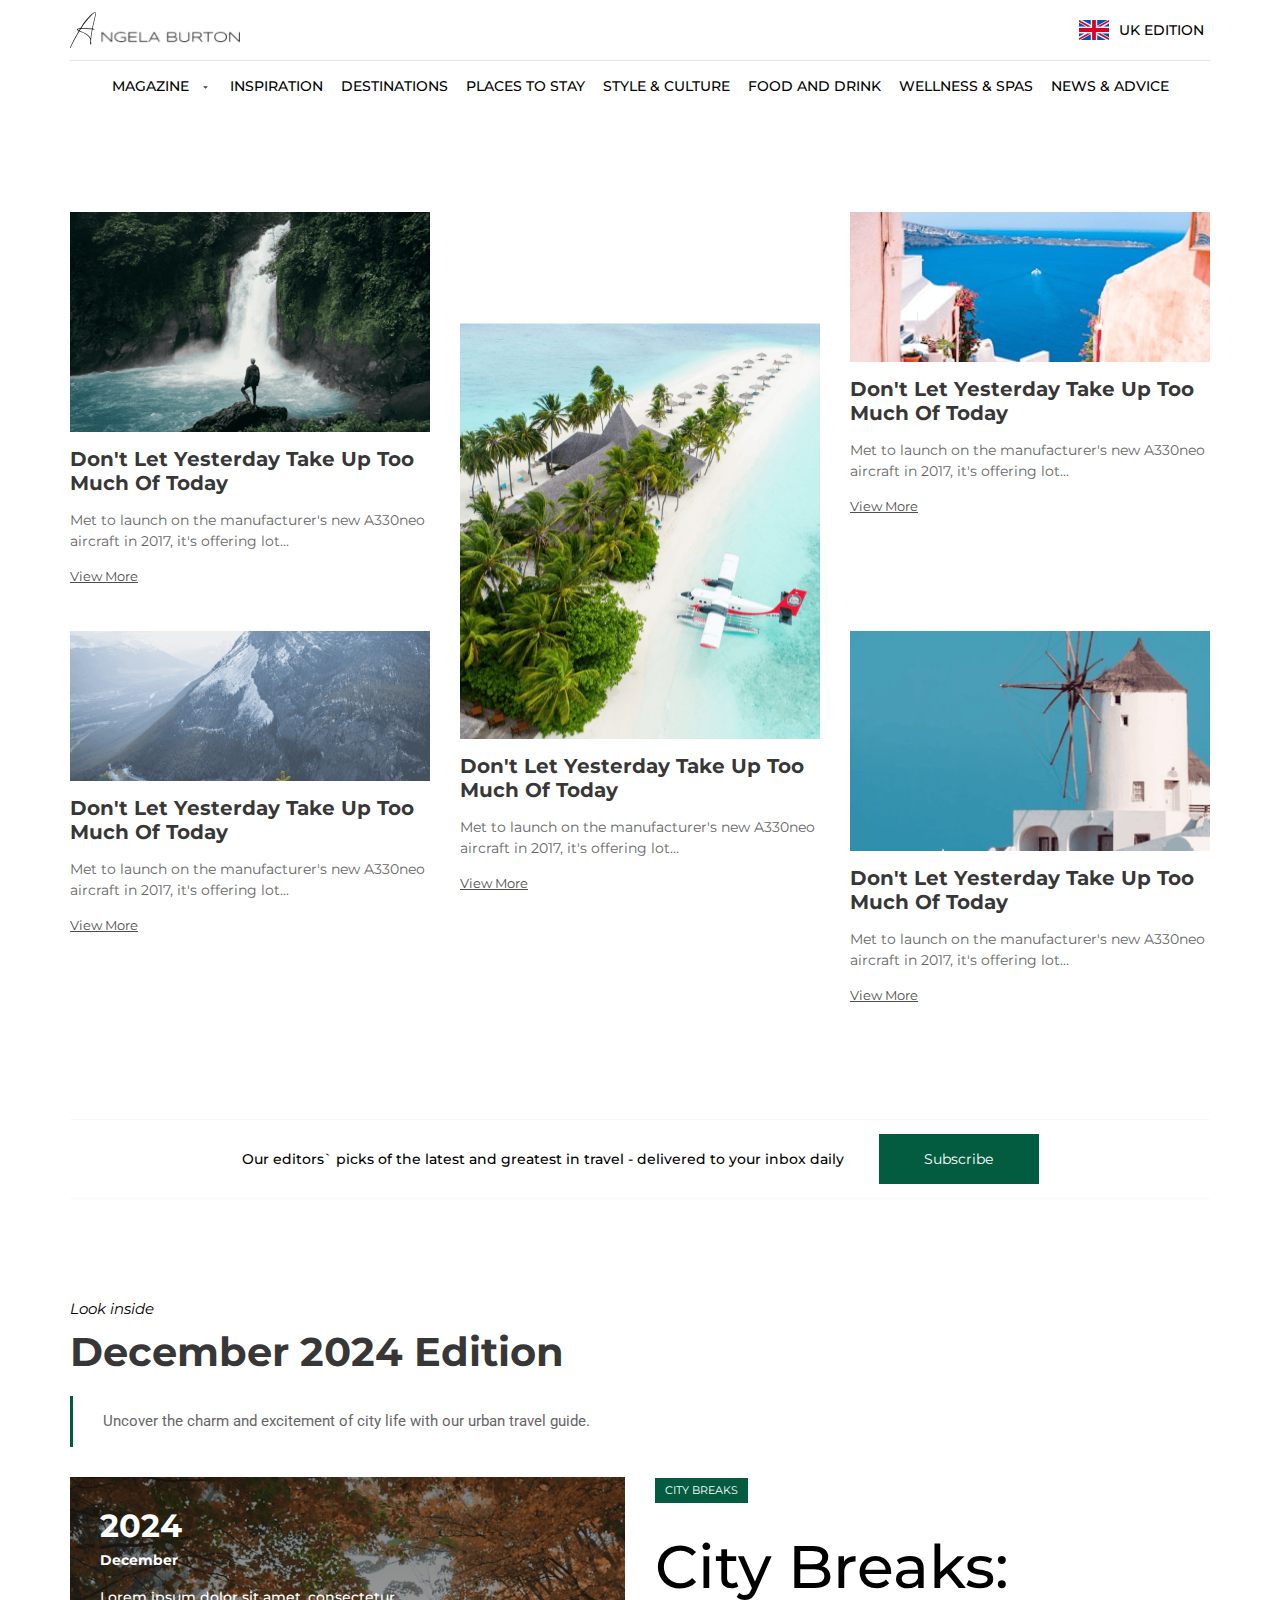
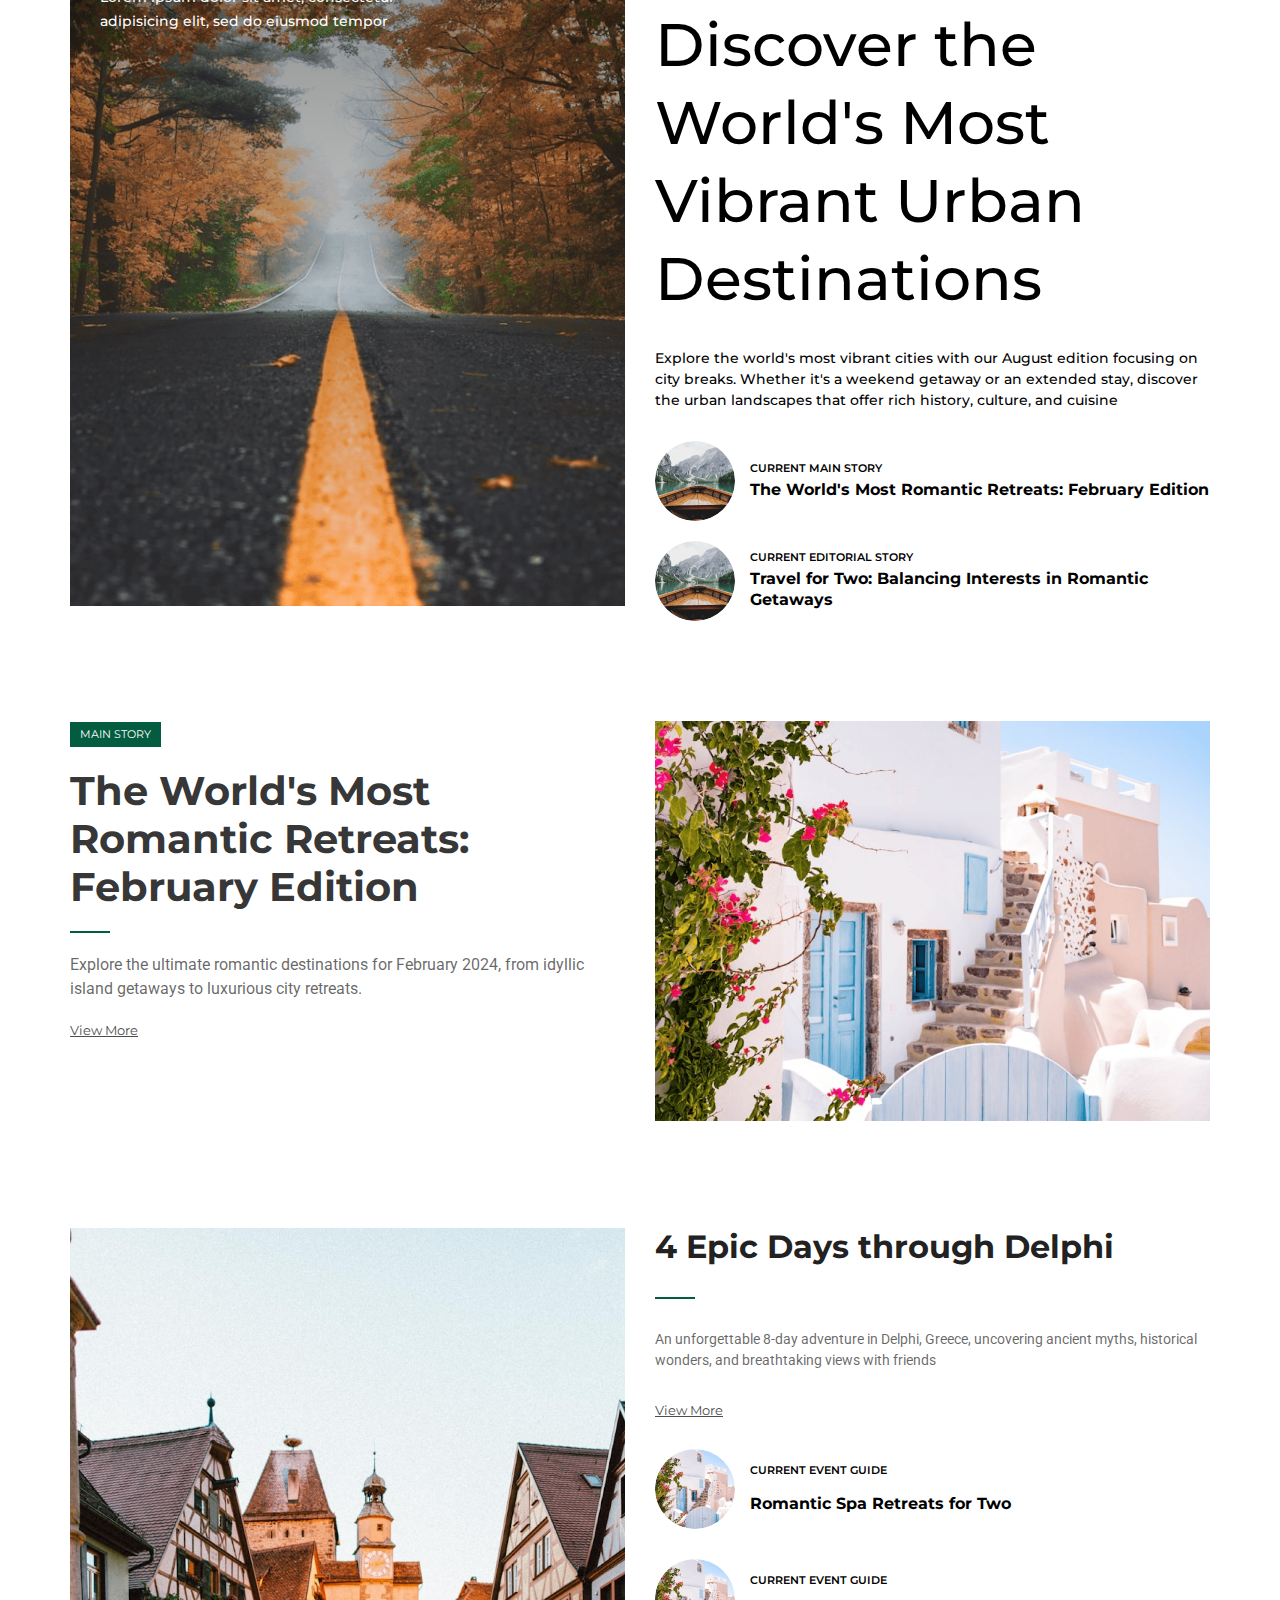
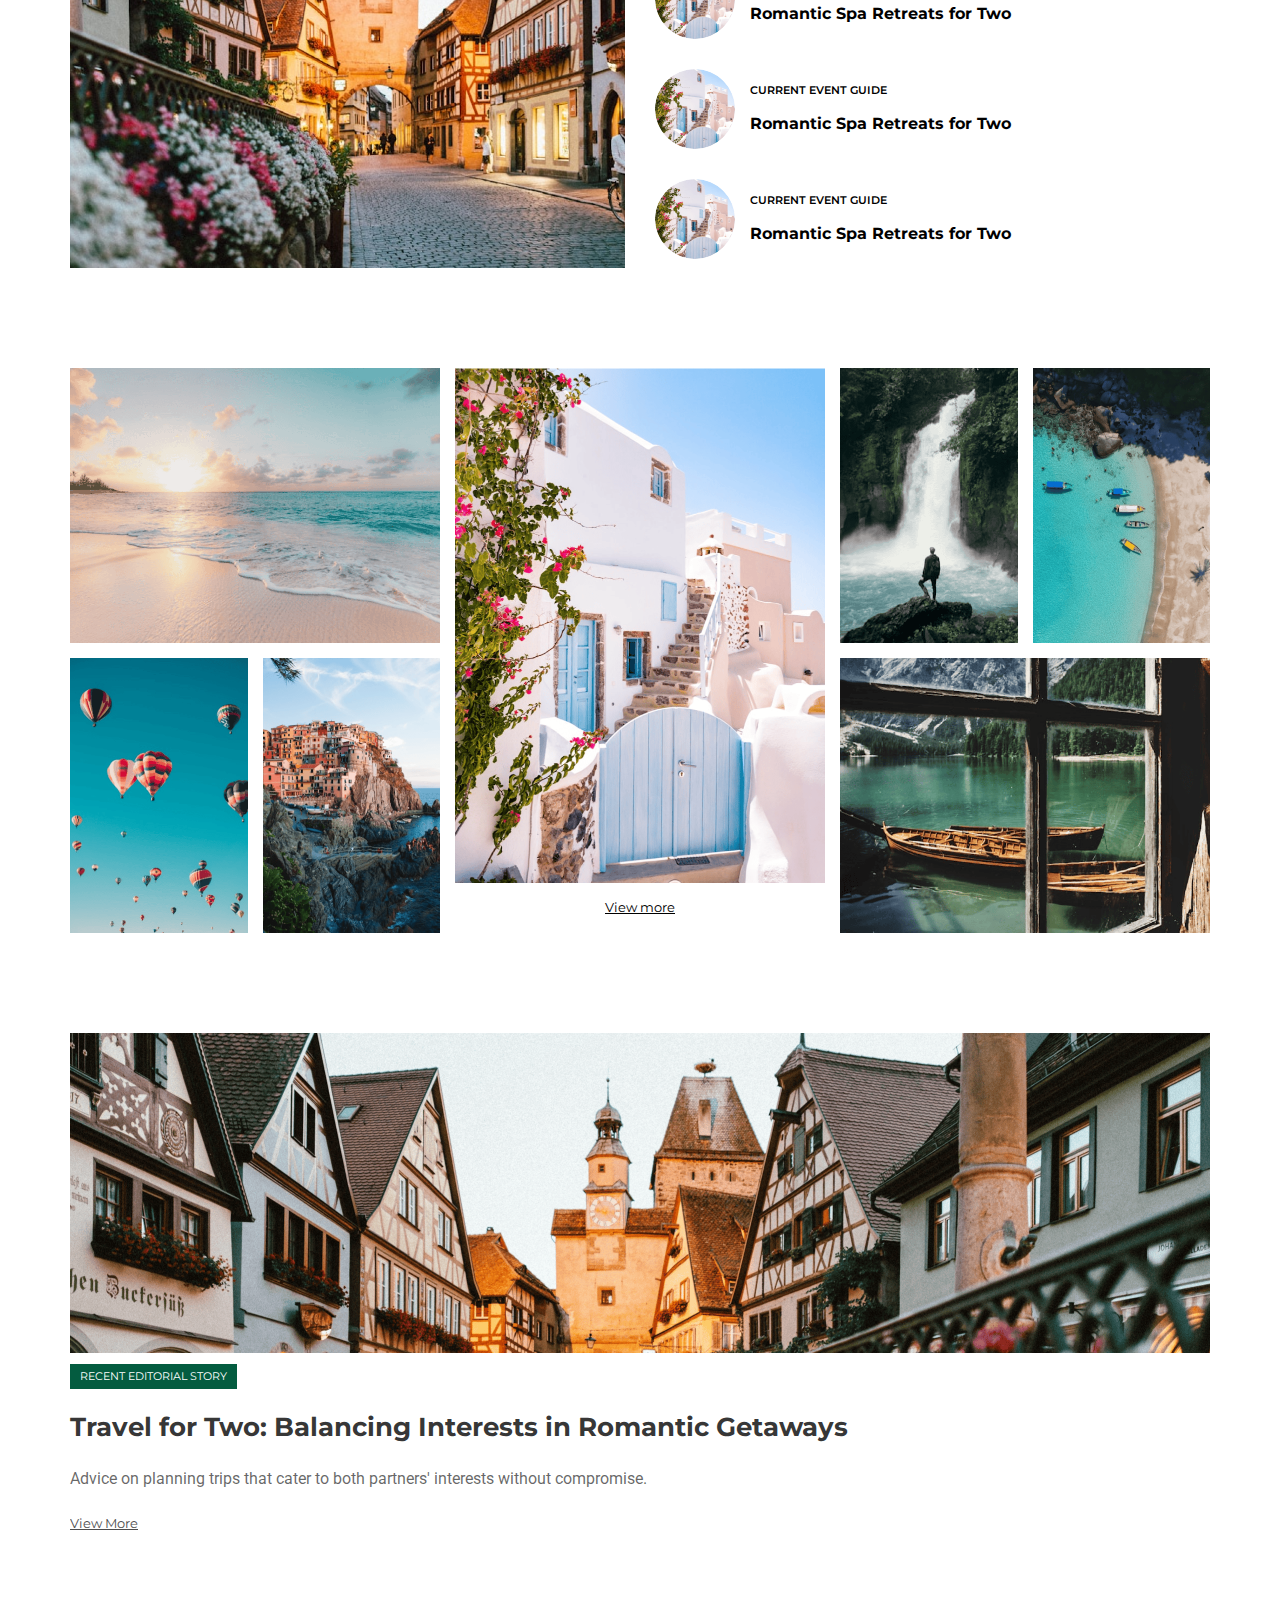
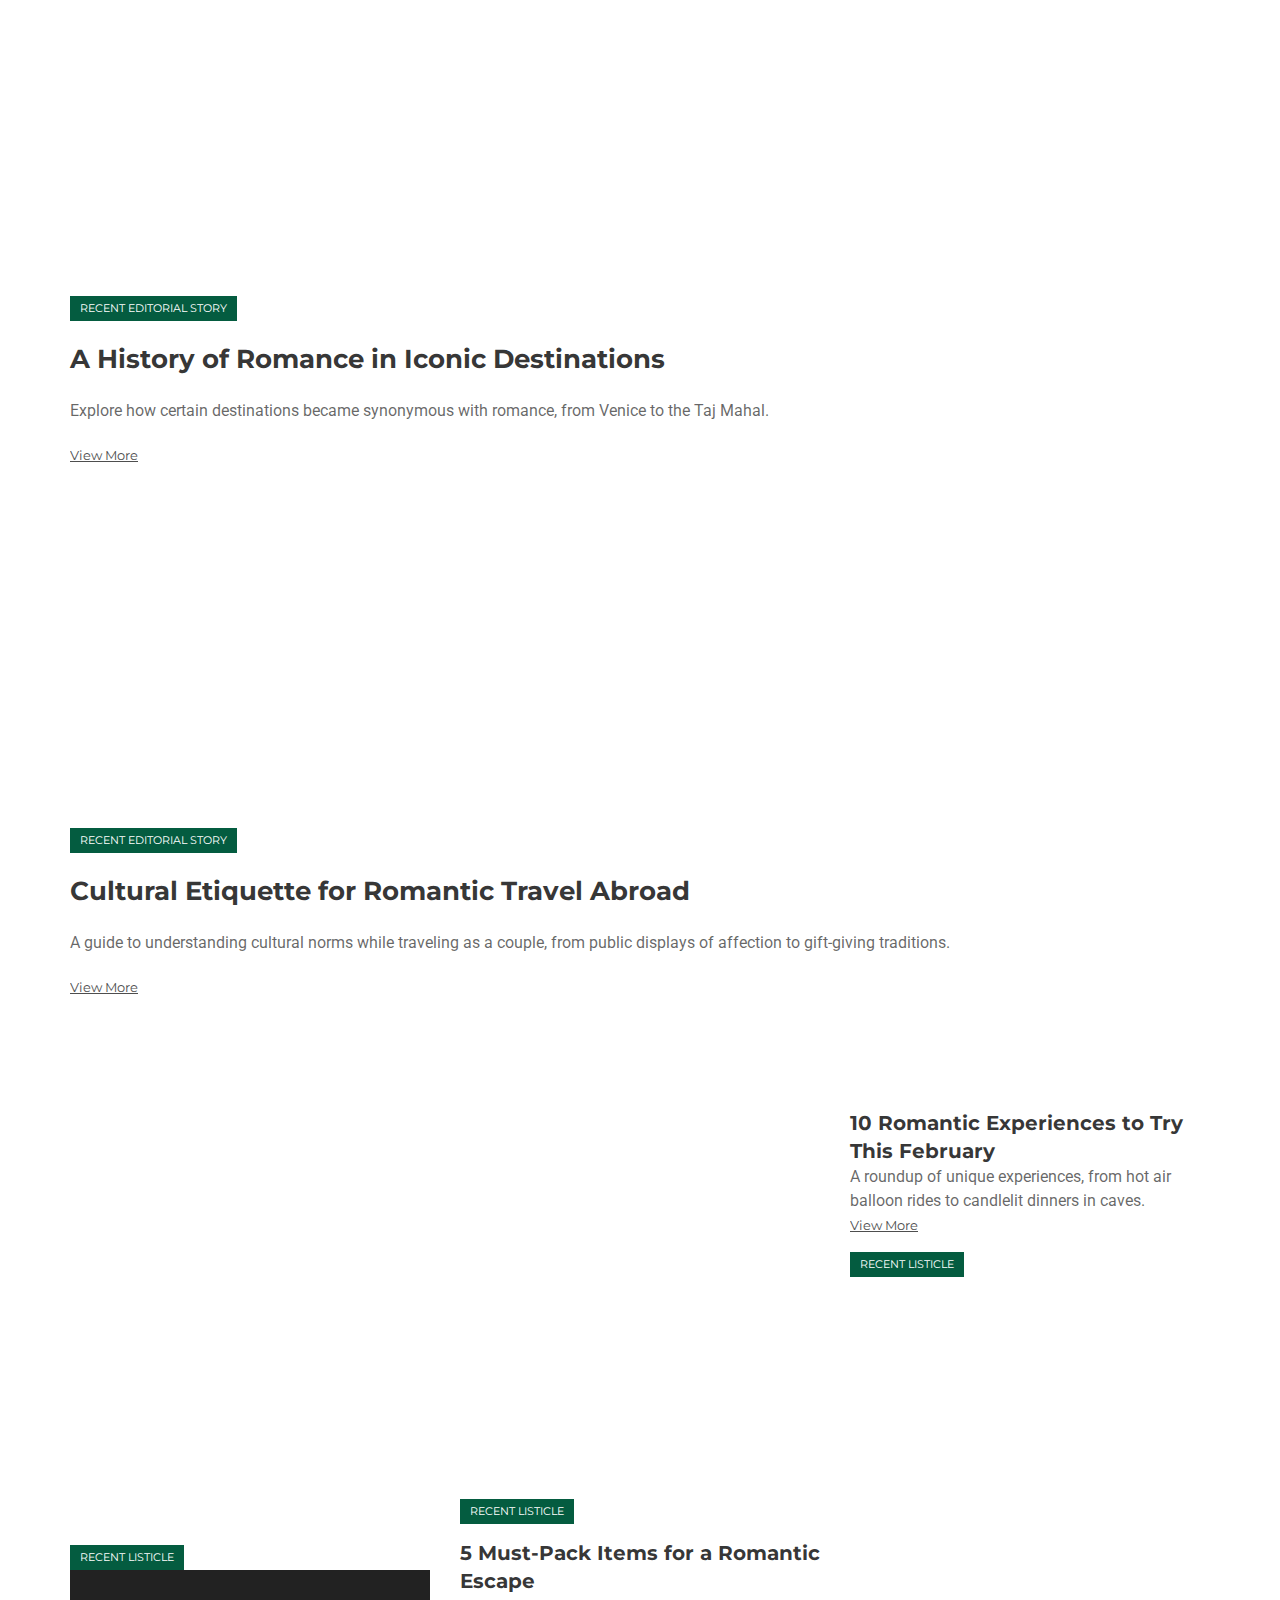
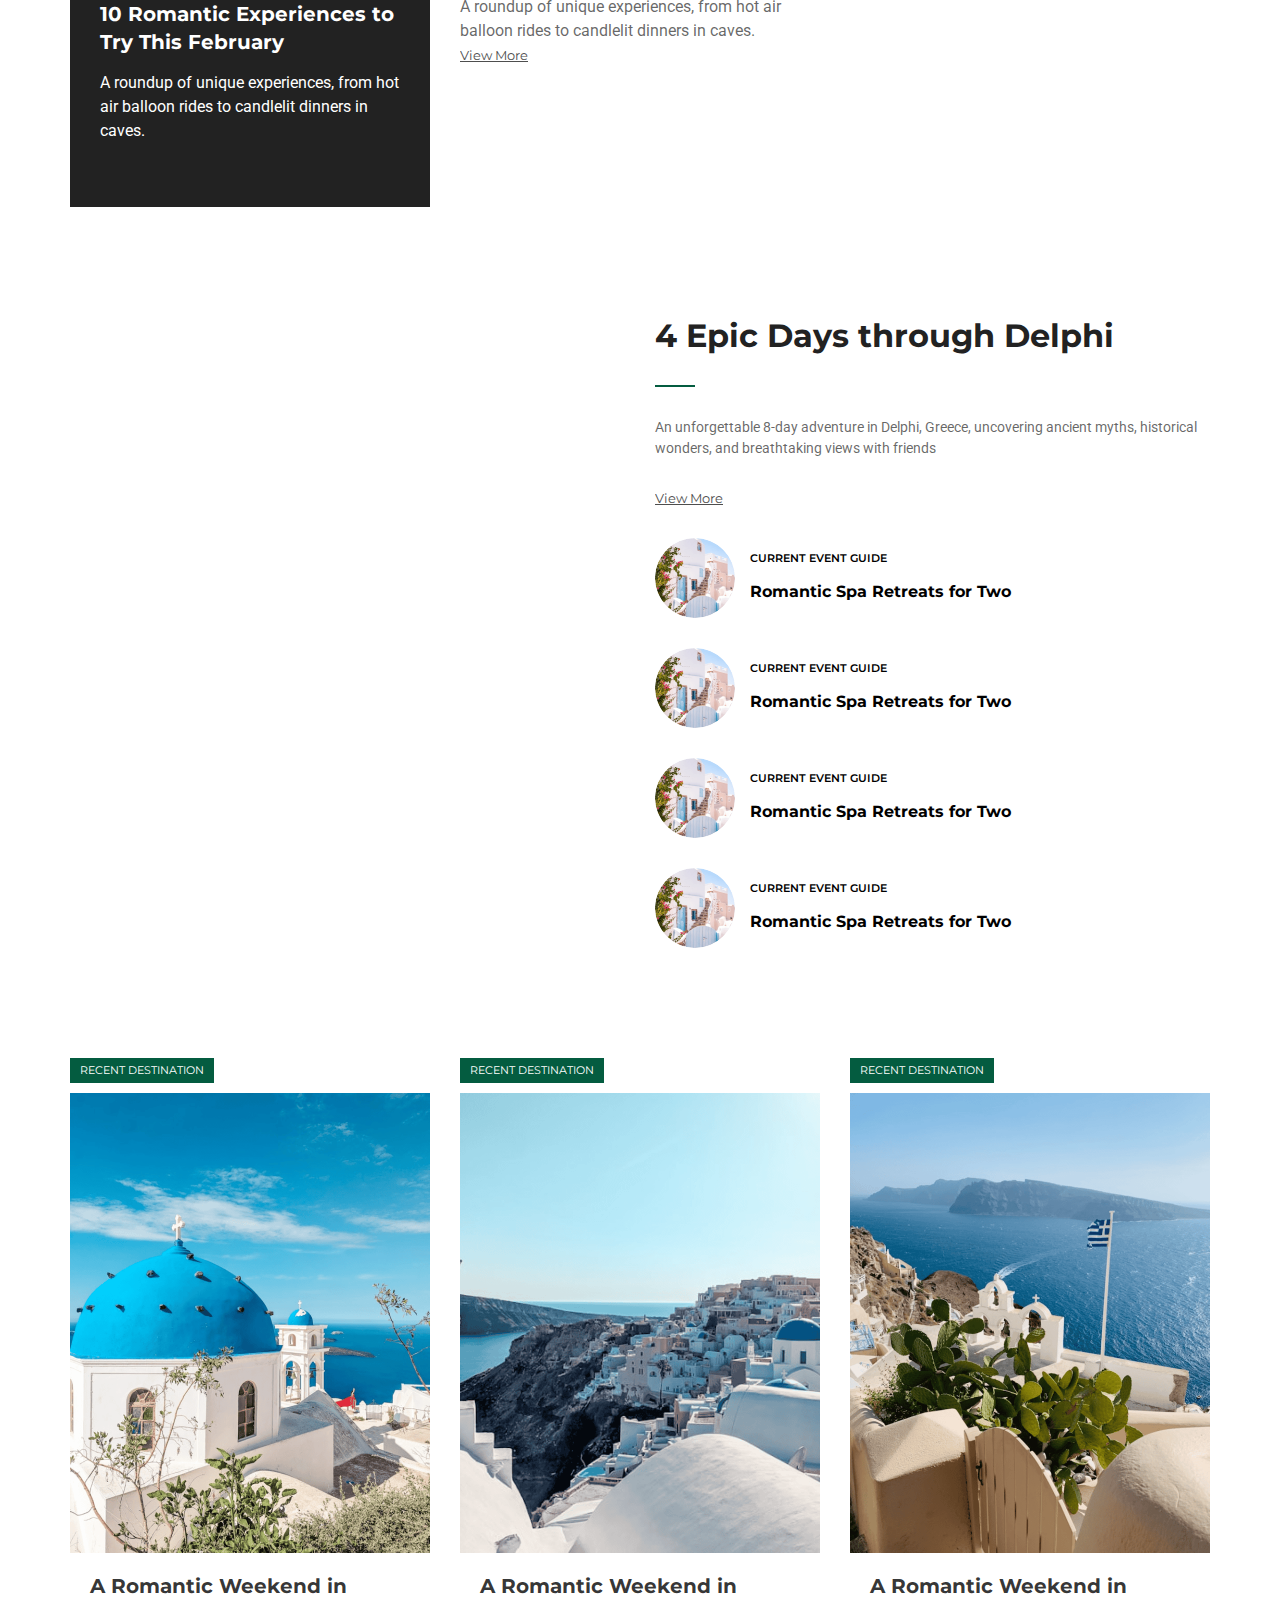
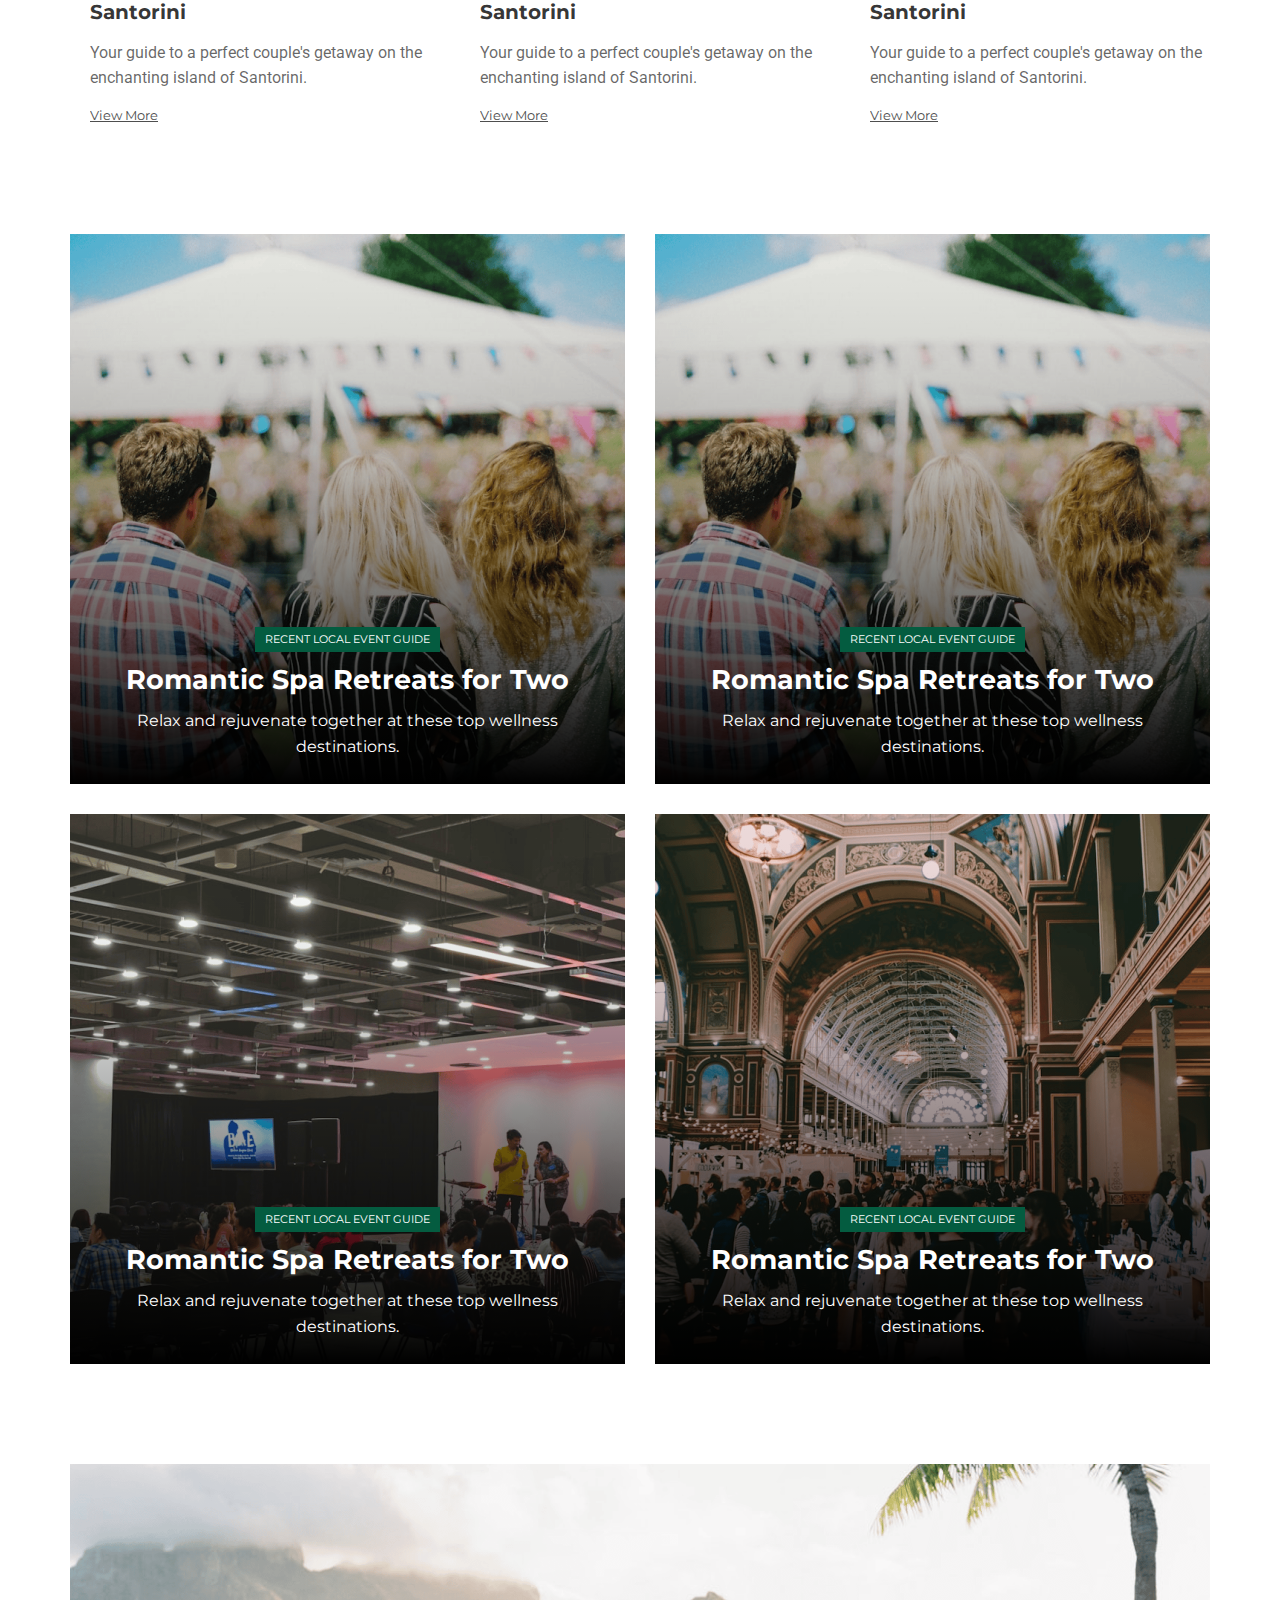
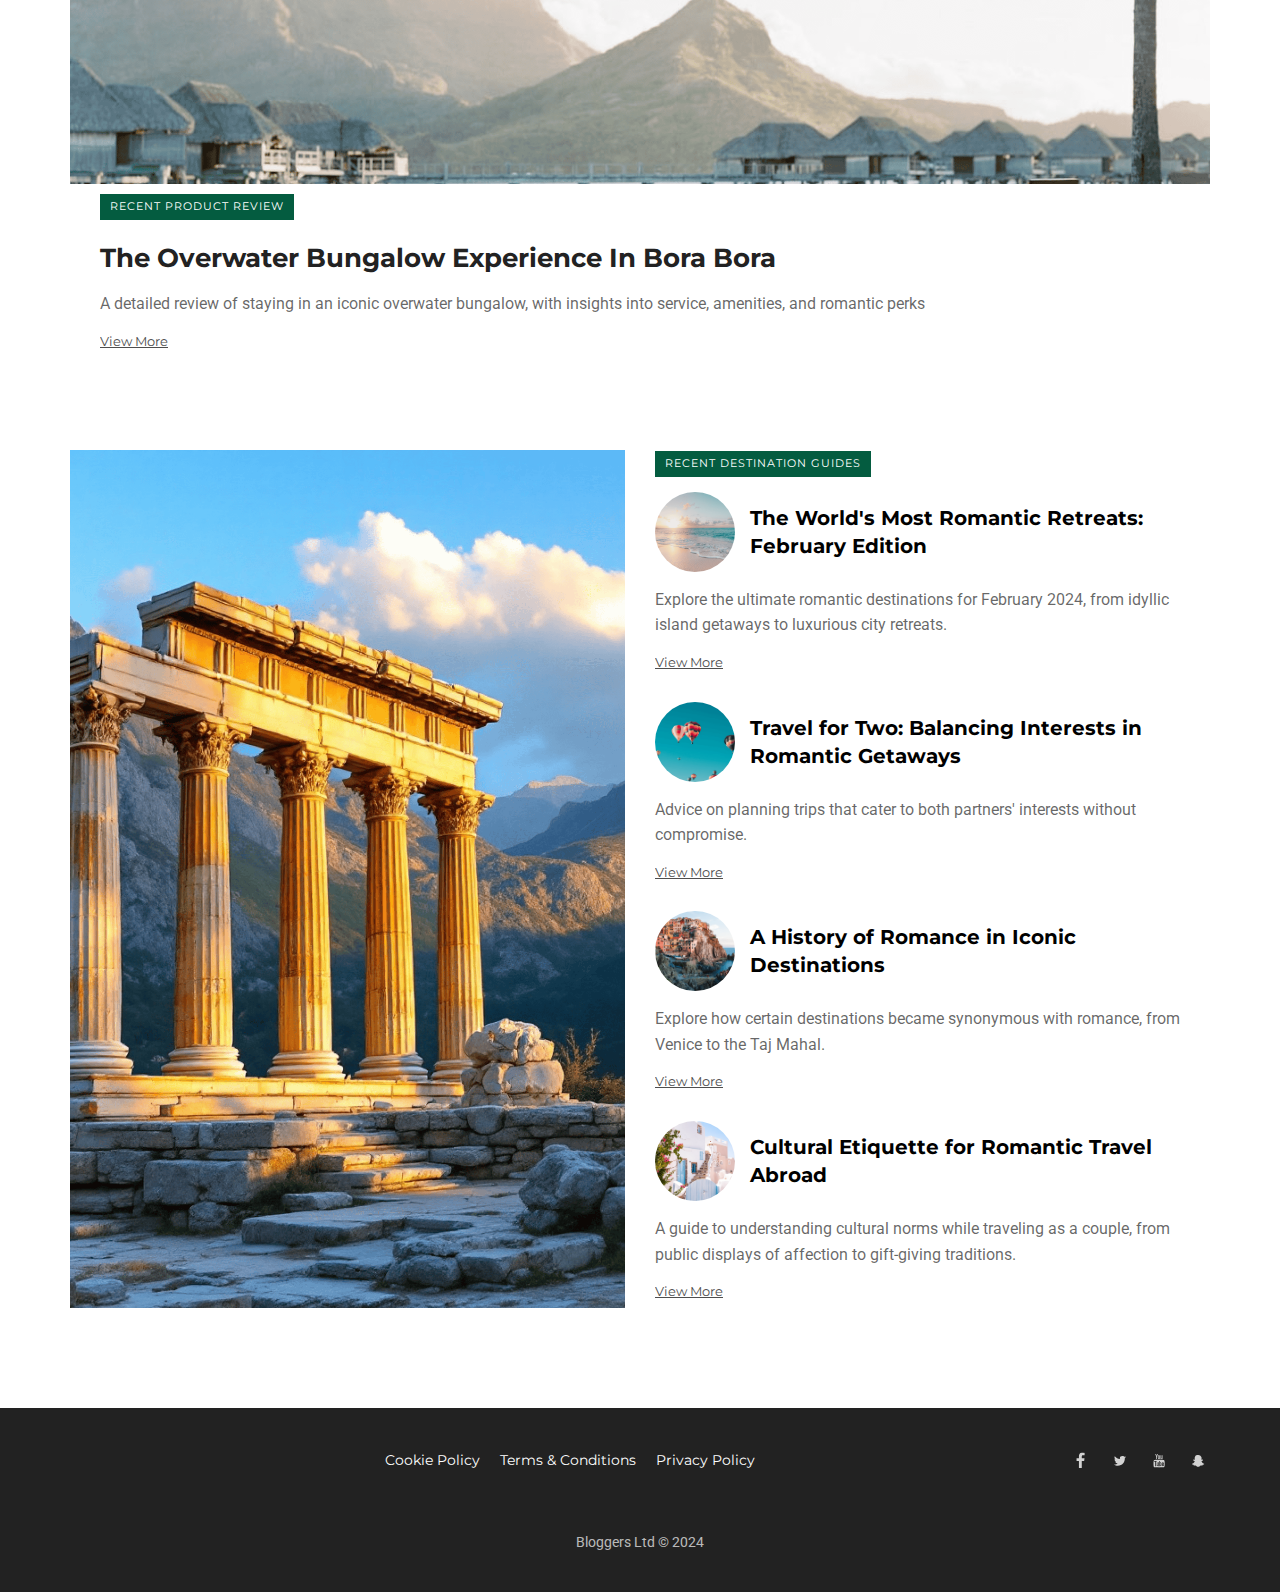
==== commit 647c46d7: "Updates in styles and responsive" ====
--- a/index.html
+++ b/index.html
@@ -18,6 +18,23 @@
       href="https://fonts.googleapis.com/css2?family=Open Sans:wght@400;600&display=swap" />
   </head>
   <style>
+    :root {
+      --primary: #045c40;
+      --primary-hover: #2b8266;
+
+      --black: #000;
+      --white: #fff;
+      --dark: #222;
+
+      --gray-100: #f8f8f8;
+      --gray-200: #e5e5e5;
+      --gray-600: #666;
+
+      --black-60: rgba(0, 0, 0, 0.6);
+      --black-80: rgba(0, 0, 0, 0.8);
+      --white-70: rgba(255, 255, 255, 0.7);
+    }
+
     * {
       box-sizing: border-box;
       line-height: 1.5;
@@ -27,63 +44,82 @@
     body {
       margin: 0;
     }
+
     .container {
+      display: block;
+      margin: 0 auto;
       padding: 0 30px;
-      margin: 0 auto;
+      width: 100%;
       max-width: 1200px;
+    }
+
+    main {
+      display: flex;
+      flex-direction: column;
+      margin: 100px 0;
+      gap: 100px;
       width: 100%;
     }
 
-    main {
-      display: flex;
-      flex-direction: column;
-      gap: 100px;
-      margin: 100px 0;
-    }
-
     @media screen and (max-width: 1199px) {
+      main {
+        margin: 30px 0 100px;
+      }
+
       .container {
         padding: 0 15px;
       }
     }
 
-    /* Общий стиль для всех кнопок View More */
     .view-more {
+      display: inline-block;
+      cursor: pointer;
       font-size: 13px;
       line-height: 1.43;
-      font-family: "Montserrat", sans-serif;
-      color: #222;
+      color: var(--dark);
       text-decoration: underline;
       opacity: 0.8;
-      cursor: pointer;
-    }
-  </style>
-  <style>
+    }
+
+    .tag {
+      display: inline-block;
+      padding: 5px 10px;
+      text-align: center;
+      width: auto;
+      background-color: var(--primary);
+      font-size: 11px;
+      line-height: 1.36;
+      text-transform: uppercase;
+      color: var(--white);
+    }
+
     .header {
       display: flex;
       flex-direction: column;
       width: 100%;
-      font-family: "Montserrat", sans-serif;
-      color: #000;
+      color: var(--black);
     }
 
     .header__top {
       display: flex;
+      padding: 12px 0;
+      width: 100%;
       align-items: center;
       justify-content: space-between;
-      padding: 12px 0;
-      border-bottom: 1px solid #e5e5e5;
+      border-bottom: 1px solid var(--gray-200);
     }
 
     .header__burger {
+      display: block;
+      max-width: 100%;
       position: relative;
+      overflow: clip;
+    }
+
+    .header__burger-icon {
+      display: block;
       max-width: 100%;
-      overflow: clip;
-    }
-
-    .header__burger-icon {
       flex: 1;
-      max-width: 100%;
     }
 
     .header__logo {
@@ -98,13 +134,16 @@
 
     .lang-switcher {
       display: flex;
+      gap: 10px;
       align-items: center;
-      gap: 10px;
+      border: none;
+      background-color: transparent;
+      cursor: pointer;
     }
 
     .lang-switcher__icon {
+      width: 30px;
       height: 20px;
-      width: 30px;
       overflow: hidden;
     }
 
@@ -116,19 +155,18 @@
     }
 
     .main-nav {
-      display: flex;
+      padding: 0 26px;
+      display: flex;
+      width: 100%;
       justify-content: center;
-      width: 100%;
-      padding: 0 26px;
-      box-sizing: border-box;
     }
 
     .main-nav__list {
+      margin: 0;
+      padding: 0;
       display: flex;
       align-items: center;
       justify-content: center;
-      margin: 0;
-      padding: 0;
       list-style: none;
     }
 
@@ -138,19 +176,19 @@
 
     .main-nav__link {
       display: flex;
+      gap: 10px;
       align-items: center;
-      gap: 10px;
       font-size: 14px;
       line-height: 150%;
       text-transform: uppercase;
       font-weight: 500;
-      color: #000;
+      color: var(--black);
       text-decoration: none;
     }
 
     .main-nav__icon {
+      width: 13px;
       height: 18px;
-      width: 13px;
       overflow: hidden;
     }
 
@@ -158,15 +196,24 @@
       .main-nav {
         display: none;
       }
+
+      .header {
+        border-bottom: 1px solid var(--gray-200);
+      }
+
+      .header__top {
+        border: none;
+      }
+
+      .lang-switcher__text {
+        display: none;
+      }
     }
 
     /* Quote Collage */
 
     .quote-collage {
       width: 100%;
-      padding: 10px 0;
-      box-sizing: border-box;
-      font-family: "Montserrat", sans-serif;
     }
 
     .quote-cards {
@@ -180,50 +227,50 @@
       display: flex;
       flex-direction: column;
       gap: 15px;
-      background: #fff;
       height: fit-content;
+      background: var(--white);
     }
 
     .quote-card__content {
+      padding: 0 0 15px;
       display: flex;
       flex-direction: column;
       gap: 15px;
-      padding: 0 0 15px;
       height: auto;
     }
 
     .quote-card__title {
       margin: 0;
-      font-size: 20px;
-      line-height: 1.2;
-      font-weight: 700;
-      color: #333;
       display: -webkit-box;
       -webkit-line-clamp: 2;
       -webkit-box-orient: vertical;
       overflow: hidden;
       text-overflow: ellipsis;
+      font-size: 20px;
+      line-height: 1.2;
+      font-weight: 700;
+      color: var(--black-80);
     }
 
     .quote-card__text {
       margin: 0;
-      font-size: 14px;
-      line-height: 1.5;
-      color: #666;
       display: -webkit-box;
       -webkit-line-clamp: 2;
       -webkit-box-orient: vertical;
       overflow: hidden;
       text-overflow: ellipsis;
+      font-size: 14px;
+      line-height: 1.5;
+      color: var(--gray-600);
     }
 
     .quote-card__link {
-      text-decoration: none;
-      color: #222;
+      align-self: flex-start;
+      border-bottom: 1px solid var(--gray-200);
       font-size: 13px;
       line-height: 1.46;
-      border-bottom: 1px solid #e5e5e5;
-      align-self: flex-start;
+      color: var(--black);
+      text-decoration: none;
       opacity: 0.8;
     }
 
@@ -278,6 +325,36 @@
       .quote-card:nth-child(3) .quote-card__image {
         height: auto;
         aspect-ratio: 16/9;
+      }
+    }
+
+    @media screen and (max-width: 1024px) {
+      .quote-cards {
+        display: grid;
+        grid-template-columns: 1fr;
+        gap: 30px;
+      }
+
+      .quote-card:nth-child(1) {
+        grid-column: 1;
+        grid-row: 2;
+      }
+
+      .quote-card:nth-child(2) {
+        grid-column: 1;
+        grid-row: 3;
+      }
+
+      .quote-card:nth-child(3) {
+        grid-column: 1;
+        grid-row: 1;
+        margin: 0 -15px;
+        width: calc(100% + 30px);
+      }
+
+      .quote-card__content {
+        padding: 0 15px;
+        width: 100%;
       }
     }
 
@@ -297,17 +374,16 @@
       align-content: center;
       padding: 14px 10px;
       gap: 35px;
-      border: 1px solid #f8f8f8;
+      border: 1px solid var(--gray-100);
       border-left: none;
       border-right: none;
     }
 
     .subscription__text {
+      font-size: 14px;
       line-height: 150%;
       font-weight: 500;
-      font-size: 14px;
-      color: #000;
-      font-family: "Montserrat", sans-serif;
+      color: var(--black);
     }
 
     .subscription__button {
@@ -316,26 +392,41 @@
       height: 50px;
       cursor: pointer;
       border: none;
-      font-family: "Montserrat", sans-serif;
+      background-color: var(--primary);
       font-size: 14px;
       line-height: 20px;
       text-align: center;
-      background-color: #045c40;
-      color: #fff;
+      color: var(--white);
     }
 
     .subscription__button:hover {
-      background-color: #2b8266;
-    }
-
-    @media screen and (max-width: 1250px) {
+      background-color: var(--primary-hover);
+    }
+
+    @media screen and (max-width: 1024px) {
+      .subscription {
+        border: 1px solid var(--gray-100);
+        border-left: none;
+        border-right: none;
+      }
+
       .subscription__inner {
-        padding-inline: 90px;
+        display: flex;
+        flex-direction: column;
+        padding: 19px 0;
+        gap: 15px;
+        width: 100%;
+        border-color: transparent;
+      }
+
+      .subscription__text {
+        text-align: center;
       }
     }
 
     /* Magazine Section */
     .magazine__inner {
+      display: block;
       width: 100%;
     }
 
@@ -349,21 +440,19 @@
 
     .magazine__label {
       display: block;
+      margin-bottom: 10px;
       font-size: 15px;
-      line-height: 19px;
+      line-height: 1.27;
       font-style: italic;
-      font-family: "Montserrat", sans-serif;
-      color: #000;
-      margin-bottom: 10px;
+      color: var(--black);
     }
 
     .magazine__title {
+      margin: 0;
       font-size: 40px;
-      line-height: 48px;
+      line-height: 1.2;
       font-weight: 700;
-      font-family: "Montserrat", sans-serif;
-      color: rgba(0, 0, 0, 0.8);
-      margin: 0;
+      color: var(--black-80);
     }
 
     .magazine__description {
@@ -376,15 +465,15 @@
       display: block;
       width: 3px;
       height: 51px;
-      background-color: #000;
+      background-color: var(--primary);
     }
 
     .magazine__text {
+      margin: 0;
       font-size: 15px;
-      line-height: 25px;
+      line-height: 1.67;
       font-family: "Roboto", sans-serif;
-      color: #666;
-      margin: 0;
+      color: var(--gray-600);
     }
 
     .magazine__content {
@@ -422,7 +511,7 @@
       position: absolute;
       top: 30px;
       left: 30px;
-      color: #fff;
+      color: var(--white);
     }
 
     .cover__date {
@@ -432,66 +521,52 @@
     }
 
     .cover__year {
+      margin-bottom: 4px;
       font-size: 32px;
-      font-family: "Montserrat", sans-serif;
       line-height: 1.2;
       font-weight: 700;
-      margin-bottom: 4px;
     }
 
     .cover__month {
       font-size: 14px;
       font-weight: 700;
-      font-family: "Montserrat", sans-serif;
     }
 
     .cover__description {
+      margin: 0;
+      max-width: 300px;
       font-size: 14px;
       line-height: 1.71;
       font-weight: 500;
-      font-family: "Montserrat", sans-serif;
-      max-width: 300px;
-      margin: 0;
     }
 
     .featured__top {
       margin-bottom: 30px;
     }
 
-    .featured__tag {
-      display: inline-block;
-      padding: 5px 9px;
-      background-color: #045c40;
-      color: #fff;
-      font-size: 11px;
-      line-height: 15px;
-      letter-spacing: 1px;
-      text-transform: uppercase;
-      font-family: "Montserrat", sans-serif;
-      margin-bottom: 30px;
-    }
-
     .featured__title {
+      margin: 0 0 30px;
       font-size: 60px;
-      line-height: 78px;
+      line-height: 1.3;
       font-weight: 500;
-      font-family: "Montserrat", sans-serif;
-      color: #0a0a0a;
-      margin: 0 0 30px;
+      color: var(--black);
     }
 
     .featured__description {
+      margin: 0;
       font-size: 14px;
-      line-height: 21px;
+      line-height: 1.5;
       font-weight: 500;
-      font-family: "Montserrat", sans-serif;
-      margin: 0;
     }
 
     .featured__stories {
       display: flex;
       flex-direction: column;
       gap: 20px;
+    }
+
+    .featured .tag {
+      margin-bottom: 25px;
     }
 
     .story {
@@ -513,20 +588,18 @@
 
     .story__label {
       display: block;
+      margin-bottom: 4px;
       font-size: 11px;
-      line-height: 14px;
+      line-height: 1.27;
       text-transform: uppercase;
       font-weight: 600;
-      font-family: "Montserrat", sans-serif;
-      margin-bottom: 4px;
     }
 
     .story__title {
+      margin: 0;
       font-size: 16px;
-      line-height: 21px;
+      line-height: 1.31;
       font-weight: 700;
-      font-family: "Montserrat", sans-serif;
-      margin: 0;
     }
 
     @media (max-width: 1200px) {
@@ -551,25 +624,46 @@
       }
     }
 
+    @media screen and (max-width: 1024px) {
+      .magazine__content {
+        display: grid;
+        grid-template-columns: 1fr;
+        gap: 30px;
+      }
+
+      .magazine__label {
+        font-size: 14px;
+      }
+
+      .magazine__title {
+        font-size: 28px;
+      }
+
+      .magazine__description {
+        display: none;
+      }
+
+      .featured__title {
+        font-size: 48px;
+      }
+    }
+
     /* Article Panel Widget Styles */
 
-    .article-panel {
-      padding: 40px 0;
-    }
-
     .article-panel__inner {
       display: flex;
       flex-direction: row;
+      flex-wrap: wrap;
+      gap: 30px;
       align-items: flex-start;
-      gap: 30px;
-      flex-wrap: wrap;
     }
 
     .article-panel__content {
       flex: 1;
-      display: flex;
-      flex-direction: column;
-      gap: 20px;
+    }
+
+    .article-panel .tag {
+      margin-bottom: 20px;
     }
 
     .article-panel__category {
@@ -578,13 +672,12 @@
       justify-content: center;
       padding: 5px;
       max-width: 100px;
-      background-color: #045c40;
-      color: #fff;
+      background-color: var(--primary);
       font-size: 11px;
       line-height: 15px;
       letter-spacing: 1px;
       text-transform: uppercase;
-      font-family: "Montserrat", sans-serif;
+      color: var(--white);
     }
 
     .article-panel__body {
@@ -598,15 +691,14 @@
       font-size: 40px;
       line-height: 1.2;
       font-weight: 700;
-      font-family: "Montserrat", sans-serif;
-      color: rgba(0, 0, 0, 0.8);
+      color: var(--black-80);
     }
 
     .article-panel__divider {
+      margin: 0;
       width: 40px;
       height: 2px;
-      margin: 0;
-      background-color: #045c40;
+      background-color: var(--primary);
       border: none;
     }
 
@@ -615,7 +707,7 @@
       font-size: 16px;
       line-height: 1.5;
       font-family: "Roboto", sans-serif;
-      color: rgba(0, 0, 0, 0.6);
+      color: var(--black-60);
     }
 
     .article-panel__action {
@@ -624,11 +716,10 @@
     }
 
     .article-panel__link {
-      color: #222;
       font-size: 13px;
       line-height: 1.46;
       text-decoration: underline;
-      font-family: "Montserrat", sans-serif;
+      color: var(--dark);
       opacity: 0.8;
     }
 
@@ -643,14 +734,27 @@
       object-fit: cover;
     }
 
-    @media (max-width: 768px) {
+    @media screen and (max-width: 1024px) {
       .article-panel__inner {
+        display: flex;
+        flex-direction: column;
         gap: 20px;
       }
 
+      .article-panel__figure {
+        order: -1;
+      }
+
       .article-panel__title {
-        font-size: 32px;
-        line-height: 40px;
+        font-size: 28px;
+      }
+
+      .article-panel__description {
+        font-size: 14px;
+      }
+
+      .article-panel__body {
+        gap: 20px;
       }
     }
 
@@ -672,48 +776,46 @@
     }
 
     .one-large-four-small__content {
+      display: flex;
+      flex-direction: column;
       flex: 1;
+      gap: 30px;
+    }
+
+    .one-large-four-small__article {
       display: flex;
       flex-direction: column;
       gap: 30px;
     }
 
-    .one-large-four-small__article {
-      display: flex;
-      flex-direction: column;
-      gap: 30px;
-    }
-
     .one-large-four-small__title {
+      margin: 0;
       font-size: 32px;
       line-height: 1.2;
       font-weight: 700;
-      font-family: "Montserrat", sans-serif;
-      color: #0a0a0a;
-      margin: 0;
+      color: var(--dark);
     }
 
     .one-large-four-small__divider {
+      margin: 0;
       width: 40px;
       height: 2px;
-      background-color: #045c40;
+      background-color: var(--primary);
       border: none;
-      margin: 0;
     }
 
     .one-large-four-small__description {
+      margin: 0;
       font-size: 14px;
       line-height: 1.5;
       font-family: "Roboto", sans-serif;
-      color: rgba(0, 0, 0, 0.6);
-      margin: 0;
+      color: var(--black-60);
     }
 
     .one-large-four-small__link {
       font-size: 14px;
       line-height: 1.46;
-      font-family: "Montserrat", sans-serif;
-      color: #222;
+      color: var(--dark);
       text-decoration: underline;
       opacity: 0.8;
     }
@@ -748,26 +850,38 @@
       line-height: 1.27;
       font-weight: 600;
       text-transform: uppercase;
-      color: #000;
-      font-family: "Montserrat", sans-serif;
+      color: var(--black);
     }
 
     .promo-card__title {
+      margin: 0;
       font-size: 16px;
       line-height: 1.4;
       font-weight: 700;
-      color: #000;
-      font-family: "Montserrat", sans-serif;
-      margin: 0;
-    }
-
-    @media (max-width: 1024px) {
+      color: var(--black);
+    }
+
+    @media screen and (max-width: 1024px) {
       .one-large-four-small__inner {
+        display: flex;
         flex-direction: column;
+        gap: 20px;
+      }
+
+      .one-large-four-small__article {
+        padding-left: 10px;
       }
 
       .one-large-four-small__main {
         height: 400px;
+      }
+
+      .one-large-four-small__title {
+        font-size: 18px;
+      }
+
+      .one-large-four-small__grid {
+        gap: 25px;
       }
     }
 
@@ -779,9 +893,9 @@
       grid-template-rows: repeat(2, 1fr);
       gap: 15px;
       width: 100%;
+      margin: 0;
+      padding: 0;
       list-style: none;
-      padding: 0;
-      margin: 0;
     }
 
     .gallery__item {
@@ -801,22 +915,28 @@
     .gallery__item:nth-child(1) {
       grid-area: 1 / 1 / 2 / 3;
     }
+
     .gallery__item:nth-child(2) {
       grid-area: 2 / 1 / 3 / 2;
     }
+
     .gallery__item:nth-child(3) {
       grid-area: 2 / 2 / 3 / 3;
     }
+
     .gallery__item:nth-child(4) {
+      grid-area: 1 / 3 / 3 / 5;
       height: calc(100% - 40px);
-      grid-area: 1 / 3 / 3 / 5;
-    }
+    }
+
     .gallery__item:nth-child(5) {
       grid-area: 1 / 5 / 2 / 6;
     }
+
     .gallery__item:nth-child(6) {
       grid-area: 1 / 6 / 2 / 7;
     }
+
     .gallery__item:nth-child(7) {
       grid-area: 2 / 5 / 3 / 7;
     }
@@ -826,7 +946,58 @@
       align-items: center;
       justify-content: center;
       font-size: 13px;
-      color: #000;
+      color: var(--black);
+    }
+
+    @media screen and (max-width: 1024px) {
+      .gallery__list {
+        display: grid;
+        grid-template-columns: repeat(2, 1fr);
+        gap: 15px;
+        grid-template-rows: auto;
+      }
+
+      .gallery__item:nth-child(1) {
+        grid-area: 1 / 1 / 2 / 2;
+        height: 165px;
+      }
+
+      .gallery__item:nth-child(2) {
+        grid-area: 1 / 2 / 2 / 3;
+        height: 165px;
+      }
+
+      .gallery__item:nth-child(3) {
+        grid-area: 2 / 1 / 3 / 3;
+        height: 355px;
+      }
+
+      .gallery__item:nth-child(4) {
+        grid-area: 3 / 1 / 4 / 3;
+        height: 408px;
+      }
+
+      .gallery__item:nth-child(5) {
+        grid-area: 4 / 1 / 5 / 3;
+        height: 255px;
+      }
+
+      .gallery__item:nth-child(6) {
+        grid-area: 5 / 1 / 6 / 2;
+        height: 262px;
+      }
+
+      .gallery__item:nth-child(7) {
+        grid-area: 5 / 2 / 6 / 3;
+        height: 262px;
+      }
+
+      .gallery__item img {
+        display: block;
+        width: 100%;
+        height: 100%;
+        object-fit: cover;
+      }
     }
 
     /* Editorial Widget Styles */
@@ -842,12 +1013,12 @@
     }
 
     .editorial__list {
-      list-style: none;
-      padding: 0;
-      margin: 0;
       display: flex;
       flex-direction: column;
       gap: 30px;
+      margin: 0;
+      padding: 0;
+      list-style: none;
     }
 
     .editorial-card {
@@ -868,7 +1039,7 @@
       font-size: 26px;
       line-height: 1.4;
       font-weight: 700;
-      color: rgba(0, 0, 0, 0.8);
+      color: var(--black-80);
     }
 
     .editorial-card__description {
@@ -877,37 +1048,42 @@
       font-size: 16px;
       line-height: 1.6;
       font-family: "Roboto", sans-serif;
-      color: rgba(0, 0, 0, 0.6);
-    }
-
-    .tag {
-      display: inline-flex;
-      margin-bottom: 25px;
-      padding: 5px 10px;
-    }
-
-    .tag--green {
-      background-color: #045c40;
-    }
-
-    .tag__text {
-      font-size: 11px;
-      line-height: 1.4;
-      letter-spacing: 1px;
-      text-transform: uppercase;
-      color: #fff;
-    }
-
-    .link {
-      text-decoration: none;
-      color: #222;
-    }
-
-    .link--underline {
-      border-bottom: 1px solid #848587;
-      font-size: 13px;
-      line-height: 1.43;
-      opacity: 0.8;
+      color: var(--black-60);
+    }
+
+    .editorial .tag {
+      margin-bottom: 20px;
+    }
+
+    @media screen and (max-width: 1024px) {
+      .editorial__list {
+        gap: 30px;
+      }
+
+      .editorial-card {
+        position: relative;
+        gap: 20px;
+      }
+
+      .editorial-card__content {
+        padding-left: 10px;
+      }
+
+      .editorial-card__title {
+        font-size: 20px;
+      }
+
+      .editorial-card__description {
+        font-size: 14px;
+      }
+
+      .editorial-card .tag {
+        position: absolute;
+        top: 306px;
+        left: 10px;
+        margin-bottom: 0;
+        white-space: nowrap;
+      }
     }
 
     /* Panel Widget Styles */
@@ -921,10 +1097,11 @@
     }
 
     .article-card {
+      display: flex;
+      flex-direction: column;
       flex: 1;
-      display: flex;
-      flex-direction: column;
       max-width: 100%;
+      position: relative;
     }
 
     .article-card__image {
@@ -942,20 +1119,20 @@
       flex-direction: column;
       gap: 15px;
       padding: 30px;
-      background-color: #222;
+      background-color: var(--dark);
     }
 
     .article-card:nth-child(1) .article-card__title {
-      color: #fff;
+      color: var(--white);
     }
 
     .article-card:nth-child(1) .article-card__description {
-      color: #fff;
+      color: var(--white);
     }
 
     .article-card:nth-child(1) .link--underline {
-      border-bottom: 1px solid #fff;
-      color: #fff;
+      border-bottom: 1px solid var(--white);
+      color: var(--white);
     }
 
     .article-card:nth-child(2) .article-card__image {
@@ -975,8 +1152,7 @@
       font-size: 20px;
       line-height: 1.4;
       font-weight: 700;
-      font-family: "Montserrat", sans-serif;
-      color: rgba(0, 0, 0, 0.8);
+      color: var(--black-80);
     }
 
     .article-card__description {
@@ -984,47 +1160,108 @@
       font-size: 16px;
       line-height: 1.5;
       font-family: "Roboto", sans-serif;
-      color: rgba(0, 0, 0, 0.6);
-    }
-
-    .articles-label {
-      display: inline-flex;
-      padding: 5px 10px;
-      font-size: 11px;
-      line-height: 1.4;
-      letter-spacing: 1px;
-      text-transform: uppercase;
-      color: #fff;
-      font-family: "Montserrat", sans-serif;
-    }
-
-    .article-card:nth-child(1) .articles-label {
+      color: var(--black-60);
+    }
+
+    .article-card:nth-child(1) .tag {
       margin-top: 10px;
     }
-    .article-card:nth-child(2) .articles-label {
+    .article-card:nth-child(2) .tag {
       margin: 10px 0 15px;
     }
-    .article-card:nth-child(3) .articles-label {
+    .article-card:nth-child(3) .tag {
       margin: 15px 0;
     }
 
     .articles-label--green {
-      background-color: #045c40;
+      background-color: var(--primary);
     }
 
     .articles .link {
       text-decoration: none;
-      color: #222;
+      color: var(--dark);
     }
 
     .articles .link--underline {
-      border-bottom: 1px solid #848587;
+      border-bottom: 1px solid var(--gray-600);
       font-size: 13px;
       line-height: 1.43;
       opacity: 0.8;
       align-self: flex-start;
     }
 
+    @media screen and (max-width: 1024px) {
+      .articles__grid {
+        display: flex;
+        flex-direction: column;
+        gap: 30px;
+      }
+
+      .article-card {
+        display: flex;
+        flex-direction: column;
+      }
+
+      .article-card__image {
+        order: -1;
+      }
+
+      .article-card__title {
+        font-size: 20px;
+      }
+
+      .article-card__description {
+        font-size: 14px;
+      }
+
+      .article-card:nth-child(1) {
+        width: 100%;
+      }
+
+      .article-card:nth-child(1) .view-more {
+        color: var(--white);
+      }
+
+      .article-card__body {
+        padding-top: 25px;
+      }
+
+      .article-card:nth-child(1) .article-card__body {
+        order: 1;
+        padding: 25px 15px;
+      }
+
+      .article-card:nth-child(2) {
+        width: 100%;
+      }
+
+      .article-card:nth-child(2) .article-card__content {
+        order: 1;
+      }
+
+      .article-card:nth-child(3) {
+        width: 100%;
+      }
+
+      .article-card:nth-child(3) .article-card__content {
+        order: 1;
+      }
+
+      .article-card:nth-child(1) .article-card__image, .article-card:nth-child(2) .article-card__image, .article-card:nth-child(3) .article-card__image {
+        height: 433px;
+      }
+
+      .article-card:nth-child(1) .tag, .article-card:nth-child(2) .tag, .article-card:nth-child(3) .tag {
+        margin: 0;
+      }
+
+      .article-card .tag {
+        position: absolute;
+        left: 20px;
+        top: 420px;
+      }
+    }
+
     /* Three Panel Collage Widget Styles */
 
     .three-panel__inner {
@@ -1032,44 +1269,39 @@
     }
 
     .three-panel__list {
-      align-self: stretch;
       display: flex;
       flex-direction: row;
+      flex-wrap: wrap;
       align-items: flex-start;
       justify-content: flex-start;
-      flex-wrap: wrap;
       align-content: flex-start;
       padding: 10px 0;
-      box-sizing: border-box;
       gap: 30px;
       max-width: 100%;
       text-align: center;
     }
 
     .three-panel__article {
+      display: flex;
+      flex-direction: column;
       flex: 1;
-      display: flex;
-      flex-direction: column;
       align-items: flex-start;
       justify-content: flex-start;
       gap: 10px;
-      min-width: 342px;
       max-width: 100%;
     }
 
     .three-panel__label {
-      display: inline-block;
       padding: 5px 10px;
-      background-color: #045c40;
-      color: #fff;
+      background-color: var(--primary);
       font-size: 11px;
       letter-spacing: 1px;
       line-height: 1.4;
       text-transform: uppercase;
+      color: var(--white);
     }
 
     .three-panel__content {
-      align-self: stretch;
       display: flex;
       flex-direction: column;
       align-items: flex-start;
@@ -1081,17 +1313,15 @@
     }
 
     .three-panel__image {
-      align-self: stretch;
+      position: relative;
       height: 460px;
-      position: relative;
+      width: 100%;
       max-width: 100%;
       overflow: hidden;
-      flex-shrink: 0;
       object-fit: cover;
     }
 
     .three-panel__description {
-      align-self: stretch;
       display: flex;
       flex-direction: column;
       align-items: flex-start;
@@ -1104,23 +1334,23 @@
       position: relative;
       font-size: 20px;
       line-height: 1.3;
-      color: rgba(0, 0, 0, 0.8);
+      color: var(--black-80);
     }
 
     .three-panel__text {
       position: relative;
       font-size: 16px;
       line-height: 1.6;
-      font-family: Roboto;
-      color: rgba(0, 0, 0, 0.6);
+      font-family: "Roboto", sans-serif;
+      color: var(--black-60);
     }
 
     .three-panel__link {
-      text-decoration: underline;
       position: relative;
       font-size: 13px;
       line-height: 1.43;
-      color: #222;
+      text-decoration: underline;
+      color: var(--dark);
       cursor: pointer;
     }
 
@@ -1134,25 +1364,50 @@
       }
     }
 
+    @media screen and (max-width: 1024px) {
+      .three-panel__list {
+        display: flex;
+        flex-direction: column;
+        gap: 43px;
+      }
+
+      .three-panel__description {
+        padding-left: 10px;
+      }
+
+      .three-panel__article {
+        width: 100%;
+        min-width: auto;
+      }
+
+      .three-panel__text {
+        font-size: 14px;
+      }
+
+      .three-panel .tag {
+        position: absolute;
+        left: 10px;
+        top: -12px;
+        z-index: 2;
+      }
+    }
+
     /* Events Widget Styles */
 
     .events {
-      align-self: stretch;
-      padding: 0 0 10px;
-      box-sizing: border-box;
       max-width: 100%;
       text-align: center;
     }
 
     .events__inner {
+      margin: 0 auto;
       max-width: 1140px;
-      margin: 0 auto;
     }
 
     .events__list {
       display: grid;
       grid-template-columns: repeat(2, 1fr);
-      grid-gap: 30px;
+      gap: 30px;
       margin: 0;
       padding: 0;
       list-style: none;
@@ -1165,8 +1420,8 @@
     }
 
     .event-card {
+      position: relative;
       flex: 1;
-      position: relative;
     }
 
     .event-card__img_wrapper {
@@ -1182,9 +1437,6 @@
       left: 0;
       width: 100%;
       height: 100%;
-      background-size: cover;
-      background-repeat: no-repeat;
-      background-position: top;
       background: linear-gradient(
         0deg,
         #000000 0%,
@@ -1219,19 +1471,15 @@
       padding: 0 30px;
     }
 
-    .event-card__tag {
-      display: inline-flex;
-      padding: 5px 9px;
+    .events .tag {
       margin-bottom: 15px;
-      background-color: #045c40;
     }
 
     .event-card__tag-text {
       font-size: 11px;
-      letter-spacing: 1px;
-      line-height: 15.4px;
+      line-height: 1.4;
       text-transform: uppercase;
-      color: #fff;
+      color: var(--white);
     }
 
     .event-card__title {
@@ -1239,14 +1487,37 @@
       margin-bottom: 15px;
       font-size: 27px;
       line-height: 26px;
-      color: #fff;
+      color: var(--white);
     }
 
     .event-card__description {
       margin: 0;
       font-size: 16px;
       line-height: 25.6px;
-      color: #fff;
+      color: var(--white);
+    }
+
+    @media screen and (max-width: 1024px) {
+      .events__list {
+        display: flex;
+        flex-direction: column;
+        gap: 30px;
+        width: calc(100% + 30px);
+        margin: 0 -15px;
+      }
+
+      .event-card__content {
+        padding: 0 15px;
+        bottom: 15px;
+      }
+
+      .event-card__title {
+        font-size: 18px;
+      }
+
+      .event-card__description {
+        font-size: 14px;
+      }
     }
 
     /* Review Container Parent Styles */
@@ -1256,6 +1527,7 @@
       flex-direction: column;
       gap: 10px;
     }
+
     .review__container {
       display: flex;
       max-width: 100%;
@@ -1268,9 +1540,9 @@
     }
 
     .review__content {
+      display: flex;
+      flex-direction: column;
       flex: 1;
-      display: flex;
-      flex-direction: column;
       align-items: flex-start;
       justify-content: flex-start;
       padding-left: 30px;
@@ -1278,26 +1550,26 @@
     }
 
     .review__content-inner {
-      align-self: stretch;
       display: flex;
       flex-direction: column;
       align-items: flex-start;
       justify-content: flex-start;
       gap: 15px;
+      align-self: stretch;
     }
 
     .review__header {
-      align-self: stretch;
       display: flex;
       flex-direction: column;
       align-items: flex-start;
       justify-content: flex-start;
       gap: 20px;
+      align-self: stretch;
     }
 
     .review__label {
-      background-color: #045c40;
       padding: 5px 10px;
+      background-color: var(--primary);
     }
 
     .review__category {
@@ -1305,7 +1577,7 @@
       letter-spacing: 1px;
       line-height: 1.4;
       text-transform: uppercase;
-      color: #fff;
+      color: var(--white);
       font-size: 11px;
     }
 
@@ -1317,7 +1589,7 @@
       text-transform: capitalize;
       font-weight: 700;
       font-family: inherit;
-      color: #222;
+      color: var(--dark);
     }
 
     .review__description {
@@ -1325,20 +1597,20 @@
       font-size: 16px;
       line-height: 1.6;
       font-family: "Roboto", sans-serif;
-      color: rgba(0, 0, 0, 0.6);
-    }
-
-    @media screen and (max-width: 825px) {
+      color: var(--black-60);
+    }
+
+    @media screen and (max-width: 1024px) {
+      .review__content {
+        padding-left: 10px;
+      }
+
       .review__title {
-        font-size: 21px;
-        line-height: 1.38;
-      }
-    }
-
-    @media screen and (max-width: 450px) {
-      .review__title {
-        font-size: 19px;
-        line-height: 1.42;
+        font-size: 20px;
+      }
+
+      .review__description {
+        font-size: 14px;
       }
     }
 
@@ -1363,11 +1635,9 @@
       object-fit: cover;
     }
 
-    .destination-guides__tag {
-      display: inline-flex;
+    .destination-guides .tag {
       margin-bottom: 15px;
-      padding: 5px 10px;
-      background-color: #045c40;
+      background-color: var(--primary);
     }
 
     .destination-guides__tag-text {
@@ -1375,8 +1645,7 @@
       line-height: 1.4;
       letter-spacing: 1px;
       text-transform: uppercase;
-      color: #fff;
-      font-family: "Montserrat", sans-serif;
+      color: var(--white);
     }
 
     .destination-guides__list {
@@ -1416,59 +1685,70 @@
     }
 
     .destination-article__title {
+      margin: 0;
       font-size: 20px;
       line-height: 1.4;
       font-weight: 700;
-      color: #000;
-      font-family: "Montserrat", sans-serif;
-      margin: 0;
+      color: var(--black);
     }
 
     .destination-article__description {
+      margin: 0;
       font-size: 16px;
       line-height: 1.6;
-      color: rgba(0, 0, 0, 0.6);
+      color: var(--black-60);
       font-family: "Roboto", sans-serif;
-      margin: 0;
     }
 
     .destination-article__link {
       font-size: 13px;
       line-height: 1.43;
-      color: #222;
+      color: var(--dark);
       text-decoration: underline;
       opacity: 0.8;
-      font-family: "Montserrat", sans-serif;
     }
 
     .destination-article__top {
       display: flex;
+      align-items: center;
       gap: 15px;
     }
 
-    @media screen and (max-width: 768px) {
-      .destination-article {
+    @media screen and (max-width: 1024px) {
+      .destination-guides__inner {
+        display: flex;
         flex-direction: column;
-      }
-
-      .destination-article__image-wrapper {
+        gap: 30px;
+      }
+
+      .destination-guides__content {
         width: 100%;
-        height: 200px;
-        border-radius: 0;
+      }
+
+      .destination-guides__image-wrapper {
+        width: 100%;
+      }
+
+      .destination-article__title {
+        font-size: 14px;
+      }
+
+      .destination-article__description {
+        font-size: 14px;
       }
     }
 
     /* Footer Styles */
     .footer {
-      background-color: #222;
       padding: 40px 0;
+      background-color: var(--dark);
       font-size: 14px;
     }
 
     .footer__inner {
+      display: flex;
+      flex-direction: column;
       flex: 1;
-      display: flex;
-      flex-direction: column;
       align-items: center;
       justify-content: flex-start;
       gap: 60px;
@@ -1491,8 +1771,8 @@
     }
 
     .logo__image {
+      width: auto;
       height: 32px;
-      width: auto;
     }
 
     .footer__links {
@@ -1502,8 +1782,8 @@
     }
 
     .footer__link {
-      color: #fff;
       font-size: 14px;
+      color: var(--white);
       cursor: pointer;
     }
 
@@ -1520,29 +1800,45 @@
     }
 
     .footer__copyright {
+      display: flex;
+      align-items: center;
+      justify-content: center;
       position: relative;
       line-height: 20px;
-      font-family: Roboto;
-      color: rgba(255, 255, 255, 0.7);
+      font-family: "Roboto", sans-serif;
+      color: var(--white-70);
       text-align: center;
-      display: flex;
-      align-items: center;
-      justify-content: center;
-    }
-
-    @media screen and (max-width: 1250px) {
+    }
+
+    @media screen and (max-width: 1024px) {
+      .footer {
+        padding: 30px 0;
+      }
+
+      .footer__inner {
+        gap: 0;
+      }
+
       .footer__info {
-        flex-wrap: wrap;
-      }
-
+        justify-content: center;
+        padding-bottom: 15px;
+        width: calc(100% + 30px);
+        border-bottom: 1px solid var(--gray-200);
+      }
+
+      .footer__copyright {
+        margin-top: 15px;
+      }
+
+      .footer__link {
+        font-size: 12px ;
+      }
+
+      .footer__social {
+        gap: 10px;
+      }
       .footer__content {
         gap: 30px;
-      }
-    }
-
-    @media screen and (max-width: 825px) {
-      .footer__links {
-        flex-wrap: wrap;
       }
     }
   </style>
@@ -1557,13 +1853,13 @@
                 alt="Site Logo"
                 src="./public/logo.svg" />
             </a>
-            <div class="lang-switcher">
+            <button class="lang-switcher">
               <img
                 class="lang-switcher__icon"
                 alt="UK flag"
                 src="./public/unitedkingdom-1.svg" />
               <span class="lang-switcher__text">UK EDITION</span>
-            </div>
+            </button>
           </div>
           <nav class="main-nav">
             <ul class="main-nav__list">
@@ -1749,7 +2045,7 @@
 
               <div class="featured">
                 <div class="featured__top">
-                  <span class="featured__tag">City Breaks</span>
+                  <span class="tag">City Breaks</span>
                   <h2 class="featured__title">
                     City Breaks: Discover the World's Most Vibrant Urban
                     Destinations
@@ -1800,7 +2096,7 @@
         <div class="container">
           <div class="article-panel__inner">
             <div class="article-panel__content">
-              <span class="article-panel__category">Main Story</span>
+              <span class="tag">Main Story</span>
 
               <article class="article-panel__body">
                 <h2 class="article-panel__title">
@@ -1966,9 +2262,7 @@
                     src="./public/frame-1778@2x.png" />
 
                   <div class="editorial-card__content">
-                    <div class="tag tag--green">
-                      <span class="tag__text">recent Editorial Story</span>
-                    </div>
+                    <div class="tag">recent Editorial Story</div>
                     <h2 class="editorial-card__title">
                       Travel for Two: Balancing Interests in Romantic Getaways
                     </h2>
@@ -1990,9 +2284,7 @@
                     src="./public/frame-1779@2x.png" />
 
                   <div class="editorial-card__content">
-                    <div class="tag tag--green">
-                      <span class="tag__text">recent Editorial Story</span>
-                    </div>
+                    <div class="tag">recent Editorial Story</div>
                     <h2 class="editorial-card__title">
                       A History of Romance in Iconic Destinations
                     </h2>
@@ -2014,9 +2306,7 @@
                     src="./public/frame-1780@2x.png" />
 
                   <div class="editorial-card__content">
-                    <div class="tag tag--green">
-                      <span class="tag__text">recent Editorial Story</span>
-                    </div>
+                    <div class="tag">recent Editorial Story</div>
                     <h2 class="editorial-card__title">
                       Cultural Etiquette for Romantic Travel Abroad
                     </h2>
@@ -2043,9 +2333,7 @@
                 alt="Article thumbnail"
                 src="./public/frame-2248@2x.png" />
               <div class="article-card__content">
-                <span class="articles-label articles-label--green"
-                  >recent Listicle</span
-                >
+                <span class="tag">recent Listicle</span>
                 <div class="article-card__body">
                   <h3 class="article-card__title">
                     10 Romantic Experiences to Try This February
@@ -2066,9 +2354,7 @@
                 alt="Article thumbnail"
                 src="./public/rectangle-514@2x.png" />
               <div class="article-card__content">
-                <span class="articles-label articles-label--green"
-                  >recent Listicle</span
-                >
+                <span class="tag">recent Listicle</span>
                 <div class="article-card__body">
                   <h3 class="article-card__title">
                     5 Must-Pack Items for a Romantic Escape
@@ -2094,9 +2380,7 @@
                   </p>
                   <a href="#" class="view-more">View More</a>
                 </div>
-                <span class="articles-label articles-label--green"
-                  >recent Listicle</span
-                >
+                <span class="tag">recent Listicle</span>
               </div>
               <img
                 class="article-card__image"
@@ -2193,7 +2477,7 @@
           <div class="three-panel__inner">
             <div class="three-panel__list">
               <div class="three-panel__article">
-                <span class="three-panel__label">Recent Destination</span>
+                <span class="tag">Recent Destination</span>
                 <div class="three-panel__content">
                   <img
                     class="three-panel__image"
@@ -2213,7 +2497,7 @@
               </div>
 
               <div class="three-panel__article">
-                <span class="three-panel__label">Recent Destination</span>
+                <span class="tag">Recent Destination</span>
                 <div class="three-panel__content">
                   <img
                     class="three-panel__image"
@@ -2233,7 +2517,7 @@
               </div>
 
               <div class="three-panel__article">
-                <span class="three-panel__label">Recent Destination</span>
+                <span class="tag">Recent Destination</span>
                 <div class="three-panel__content">
                   <img
                     class="three-panel__image"
@@ -2265,7 +2549,7 @@
                     <img src="./public/event-background@3x.png" alt="" />
                   </div>
                   <div class="event-card__content">
-                    <div class="event-card__tag">
+                    <div class="tag">
                       <span class="event-card__tag-text"
                         >Recent Local Event Guide</span
                       >
@@ -2286,11 +2570,7 @@
                     <img src="./public/event-background@3x.png" alt="" />
                   </div>
                   <div class="event-card__content">
-                    <div class="event-card__tag">
-                      <span class="event-card__tag-text"
-                        >Recent Local Event Guide</span
-                      >
-                    </div>
+                    <div class="tag">Recent Local Event Guide</div>
                     <h3 class="event-card__title">
                       Romantic Spa Retreats for Two
                     </h3>
@@ -2307,11 +2587,7 @@
                     <img src="./public/frame-2221@3x.png" alt="" />
                   </div>
                   <div class="event-card__content">
-                    <div class="event-card__tag">
-                      <span class="event-card__tag-text"
-                        >Recent Local Event Guide</span
-                      >
-                    </div>
+                    <div class="tag">Recent Local Event Guide</div>
                     <h3 class="event-card__title">
                       Romantic Spa Retreats for Two
                     </h3>
@@ -2328,11 +2604,7 @@
                     <img src="./public/frame-2223@3x.png" alt="" />
                   </div>
                   <div class="event-card__content">
-                    <div class="event-card__tag">
-                      <span class="event-card__tag-text"
-                        >Recent Local Event Guide</span
-                      >
-                    </div>
+                    <div class="tag">Recent Local Event Guide</div>
                     <h3 class="event-card__title">
                       Romantic Spa Retreats for Two
                     </h3>
@@ -2359,7 +2631,7 @@
             <div class="review__content">
               <div class="review__content-inner">
                 <div class="review__header">
-                  <div class="review__label">
+                  <div class="tag">
                     <div class="review__category">Recent product Review</div>
                   </div>
                   <h3 class="review__title">
@@ -2370,7 +2642,7 @@
                   A detailed review of staying in an iconic overwater bungalow,
                   with insights into service, amenities, and romantic perks
                 </div>
-                  <a href="#" class="view-more">View More</a>
+                <a href="#" class="view-more">View More</a>
               </div>
             </div>
           </div>
@@ -2386,7 +2658,7 @@
                 src="./public/image-1@2x.png" />
             </div>
             <div class="destination-guides__content">
-              <div class="destination-guides__tag">
+              <div class="tag">
                 <div class="destination-guides__tag-text">
                   recent destination guides
                 </div>
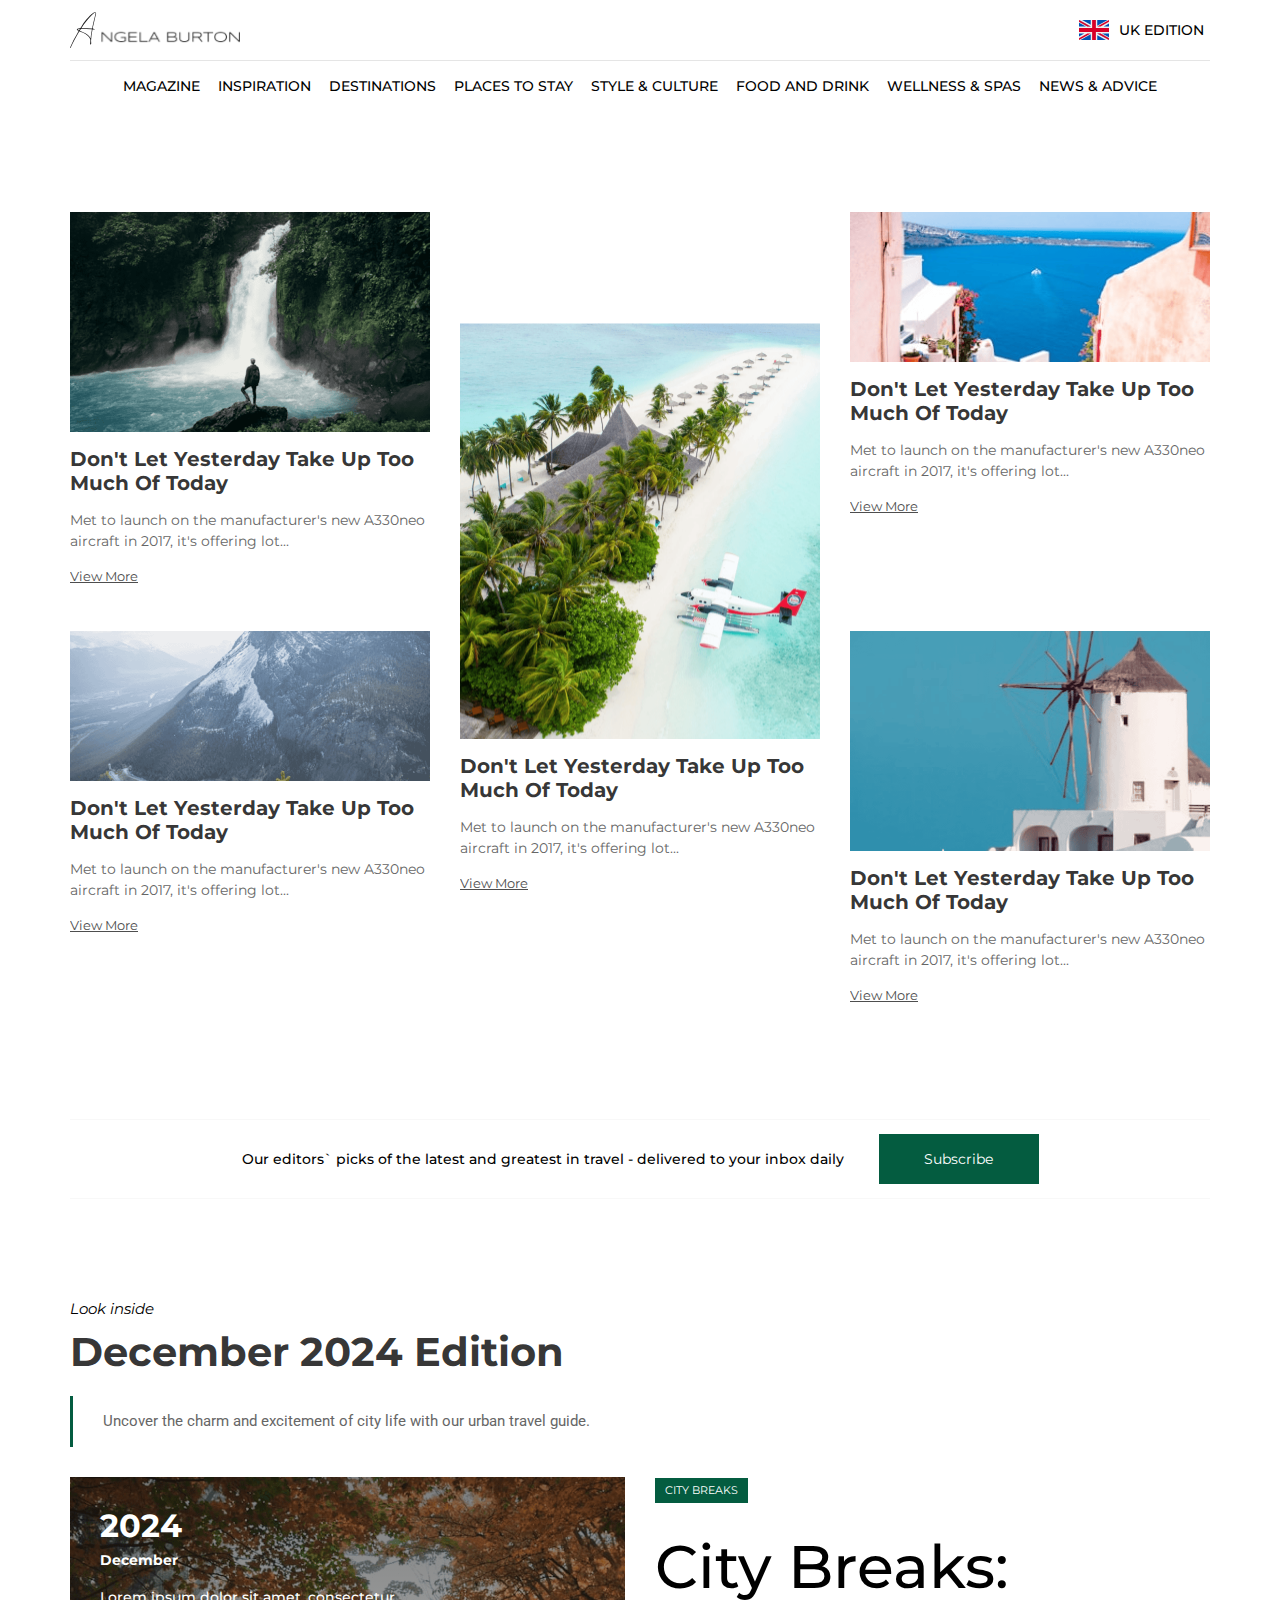
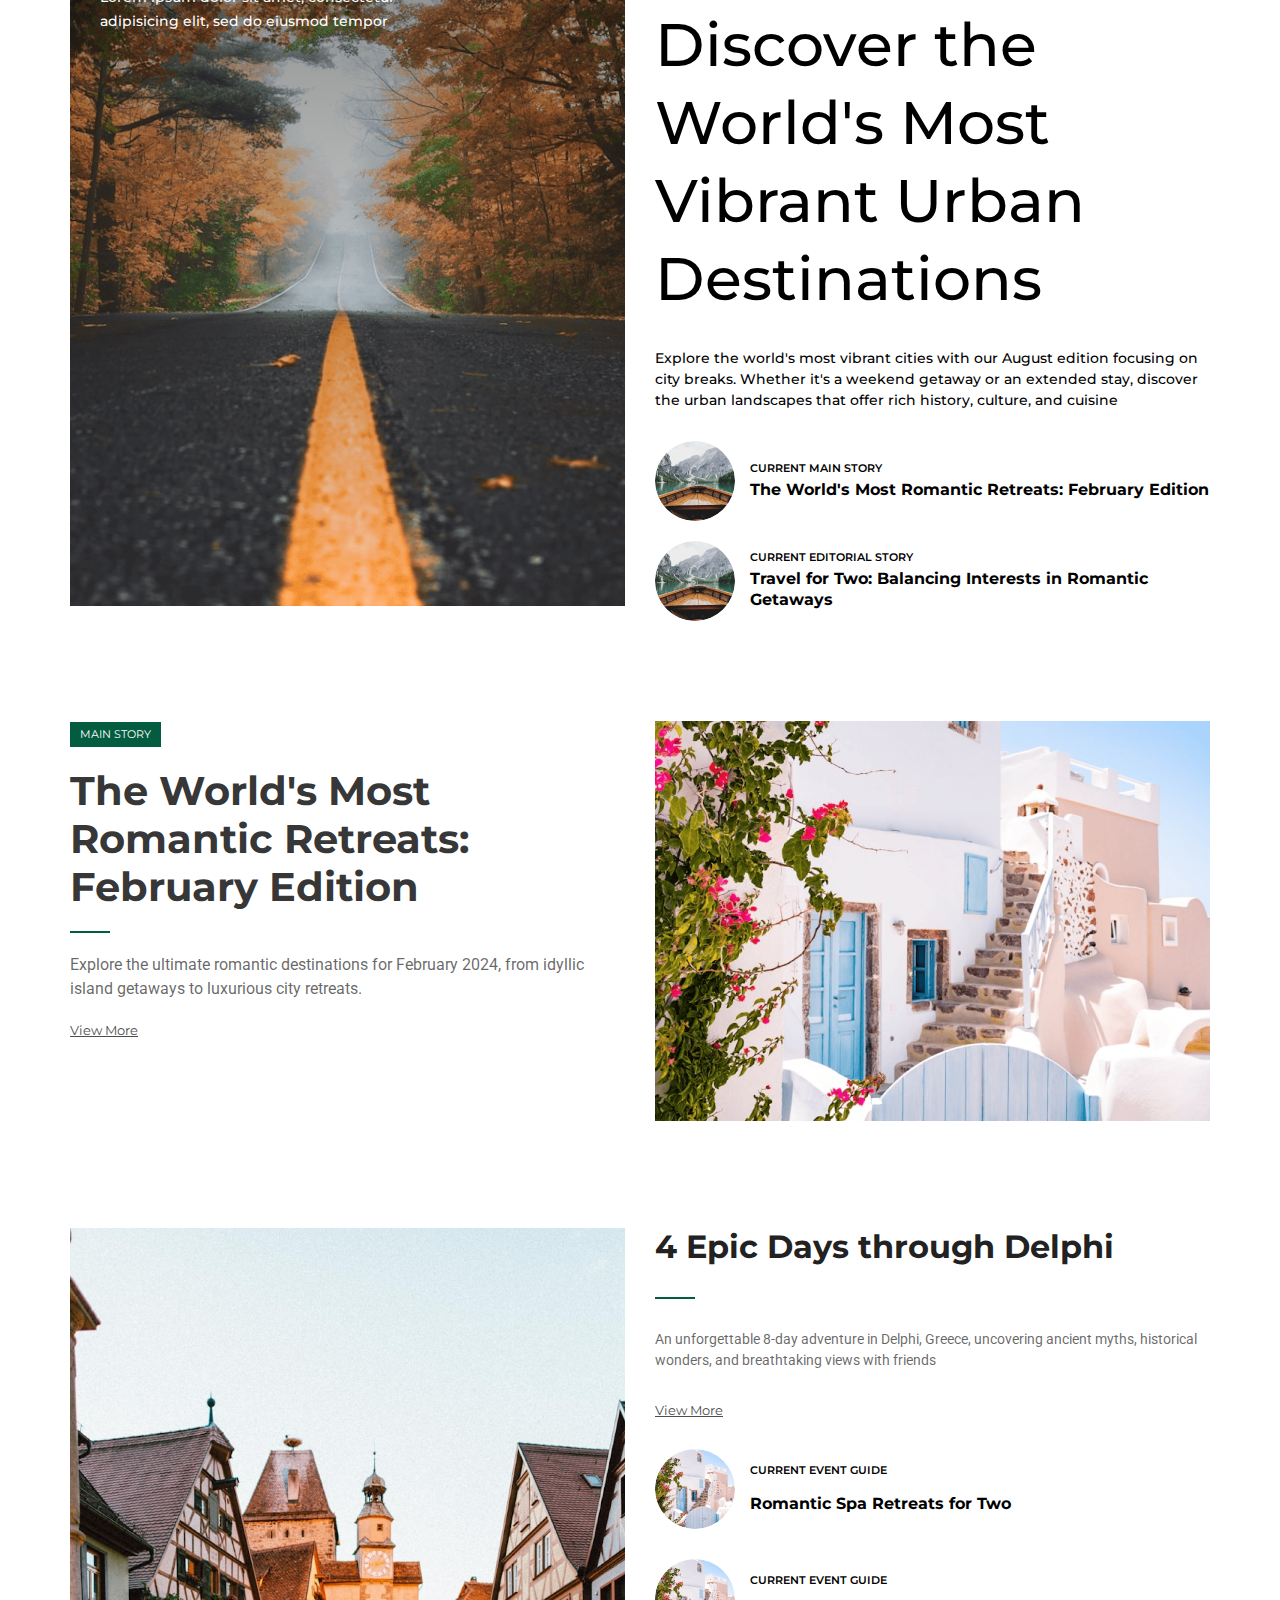
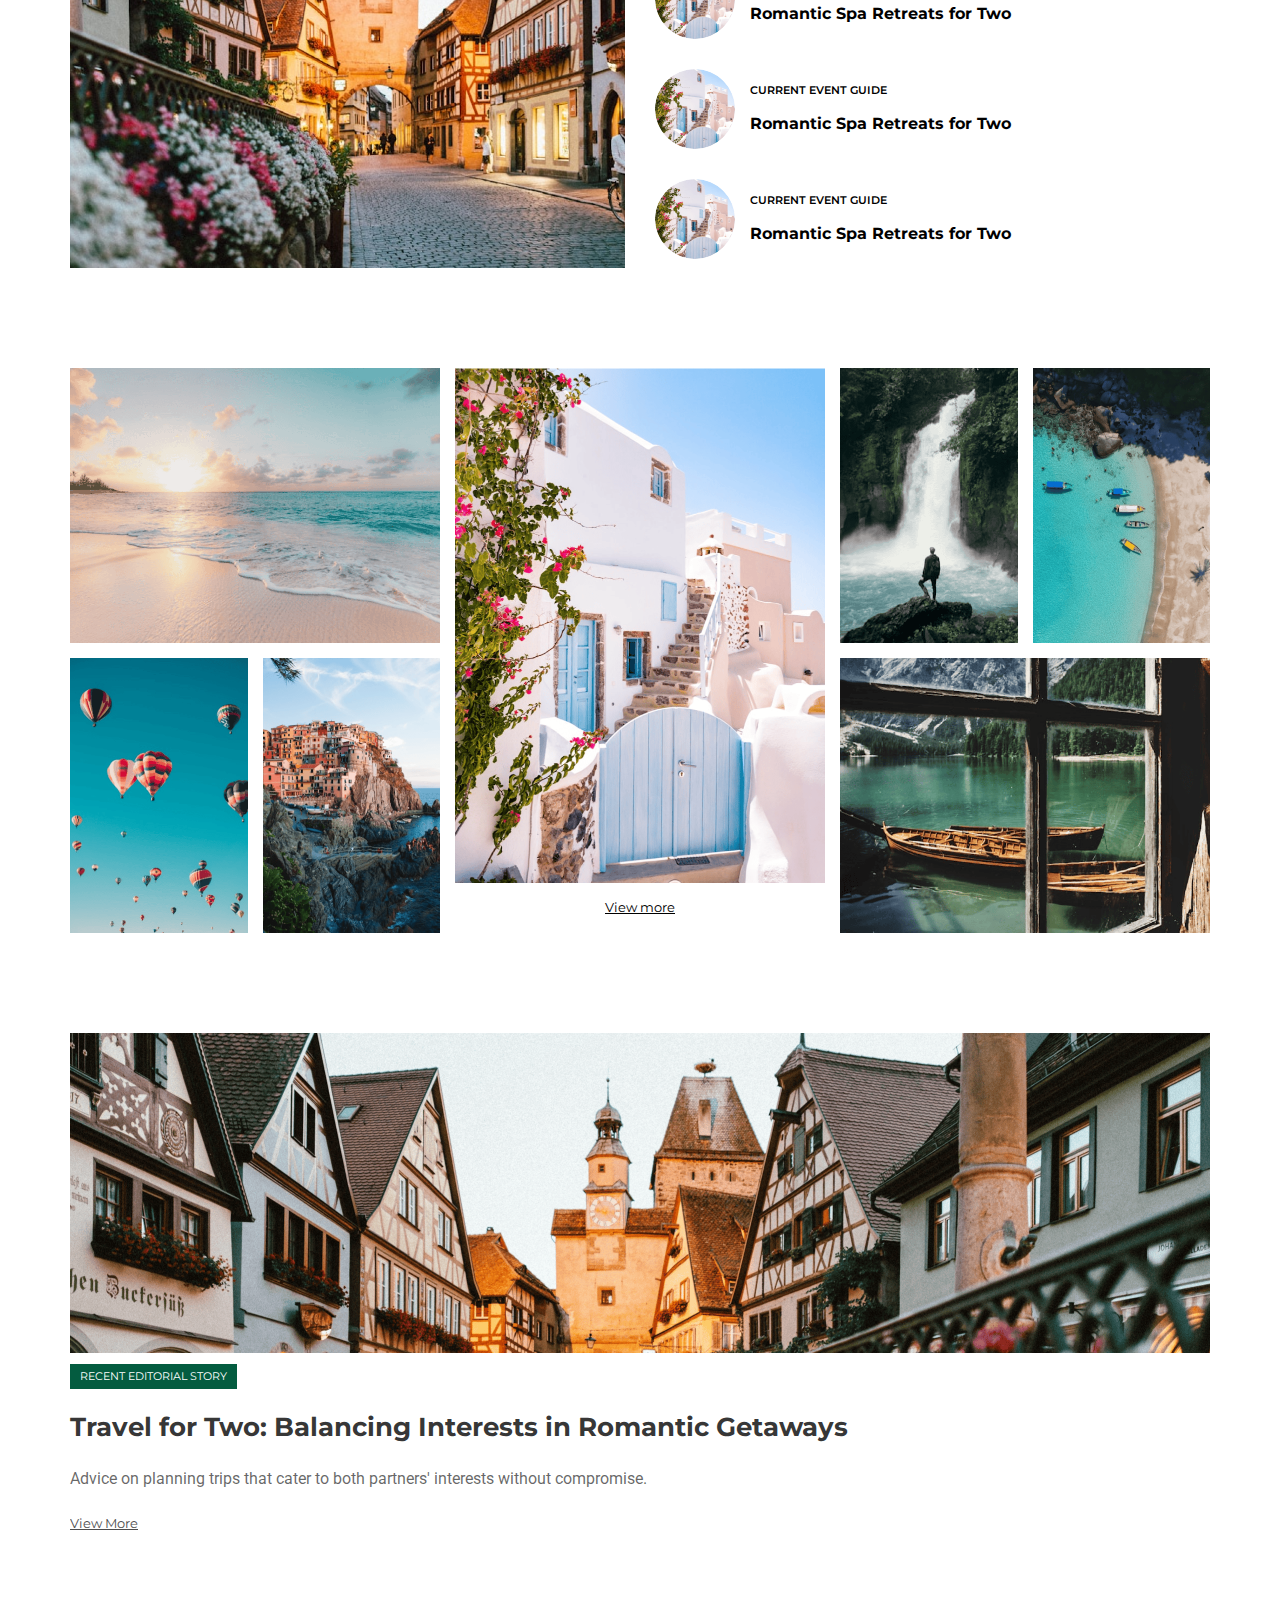
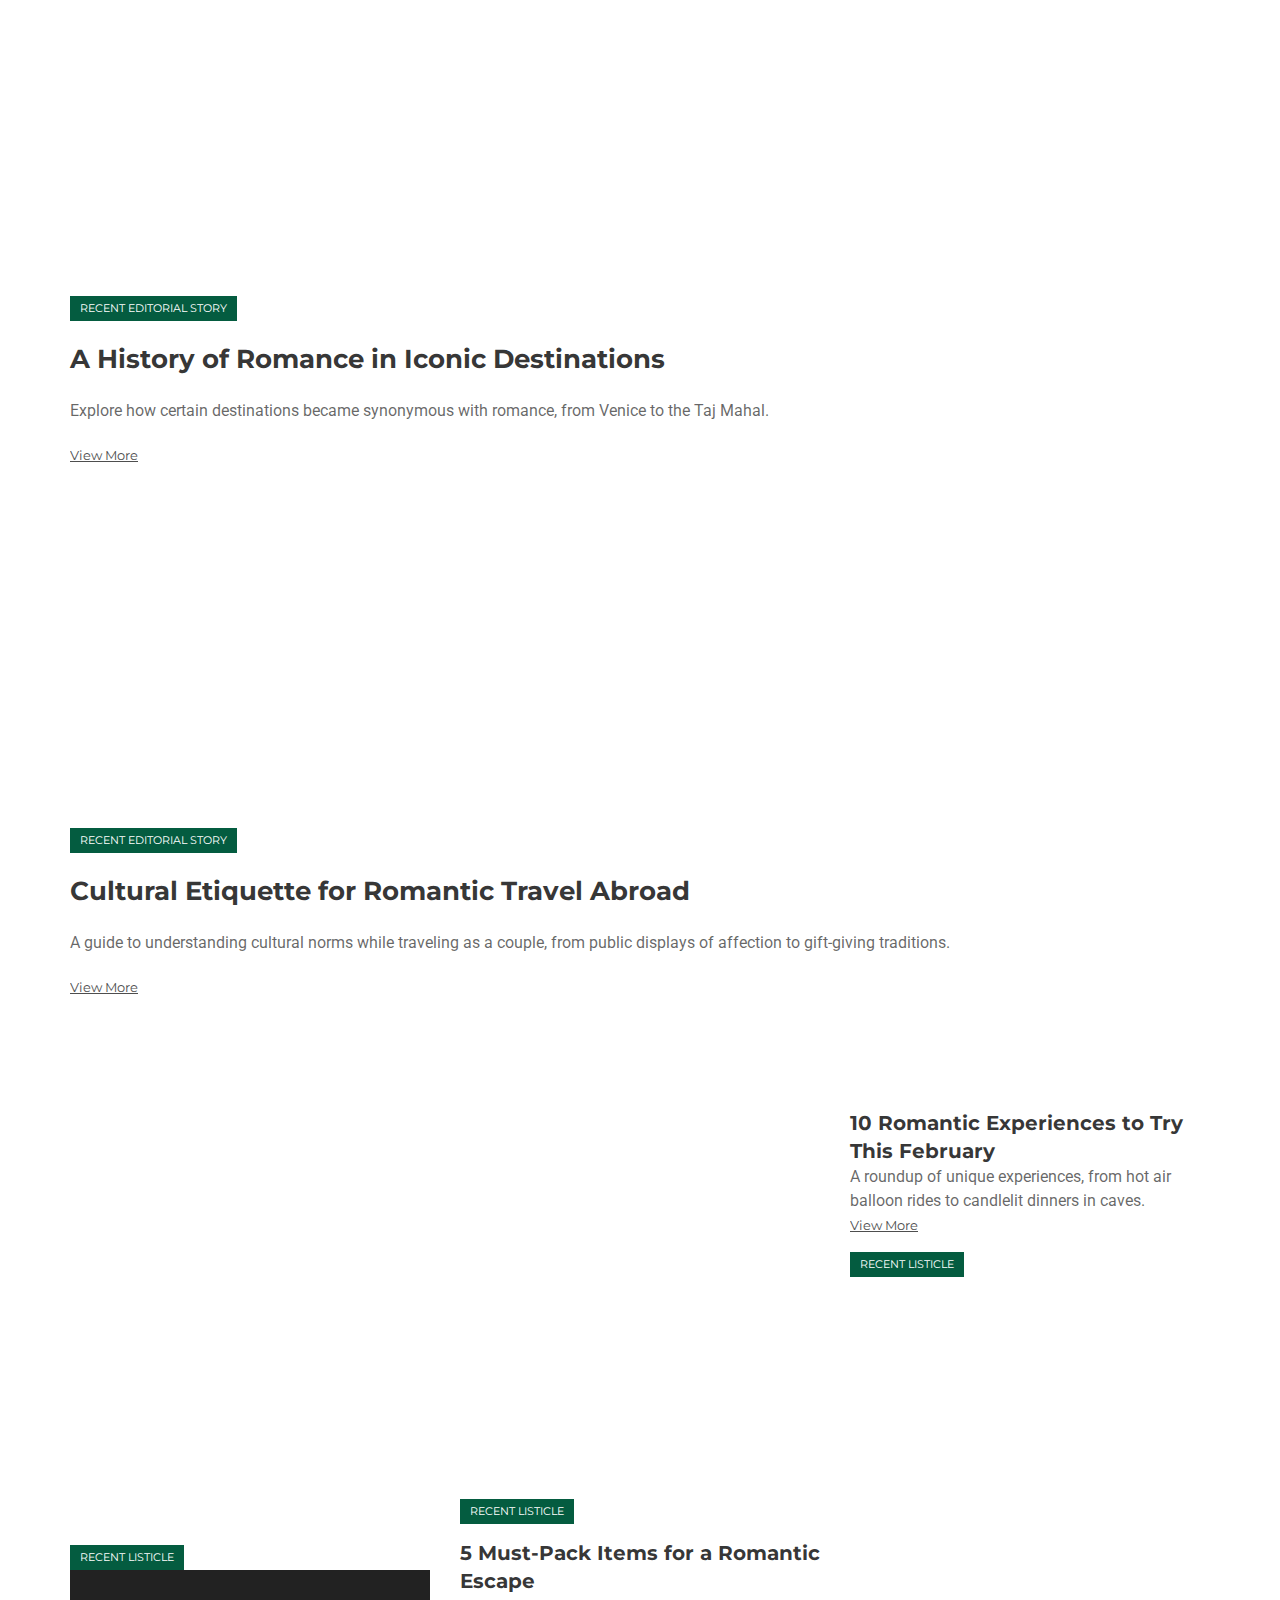
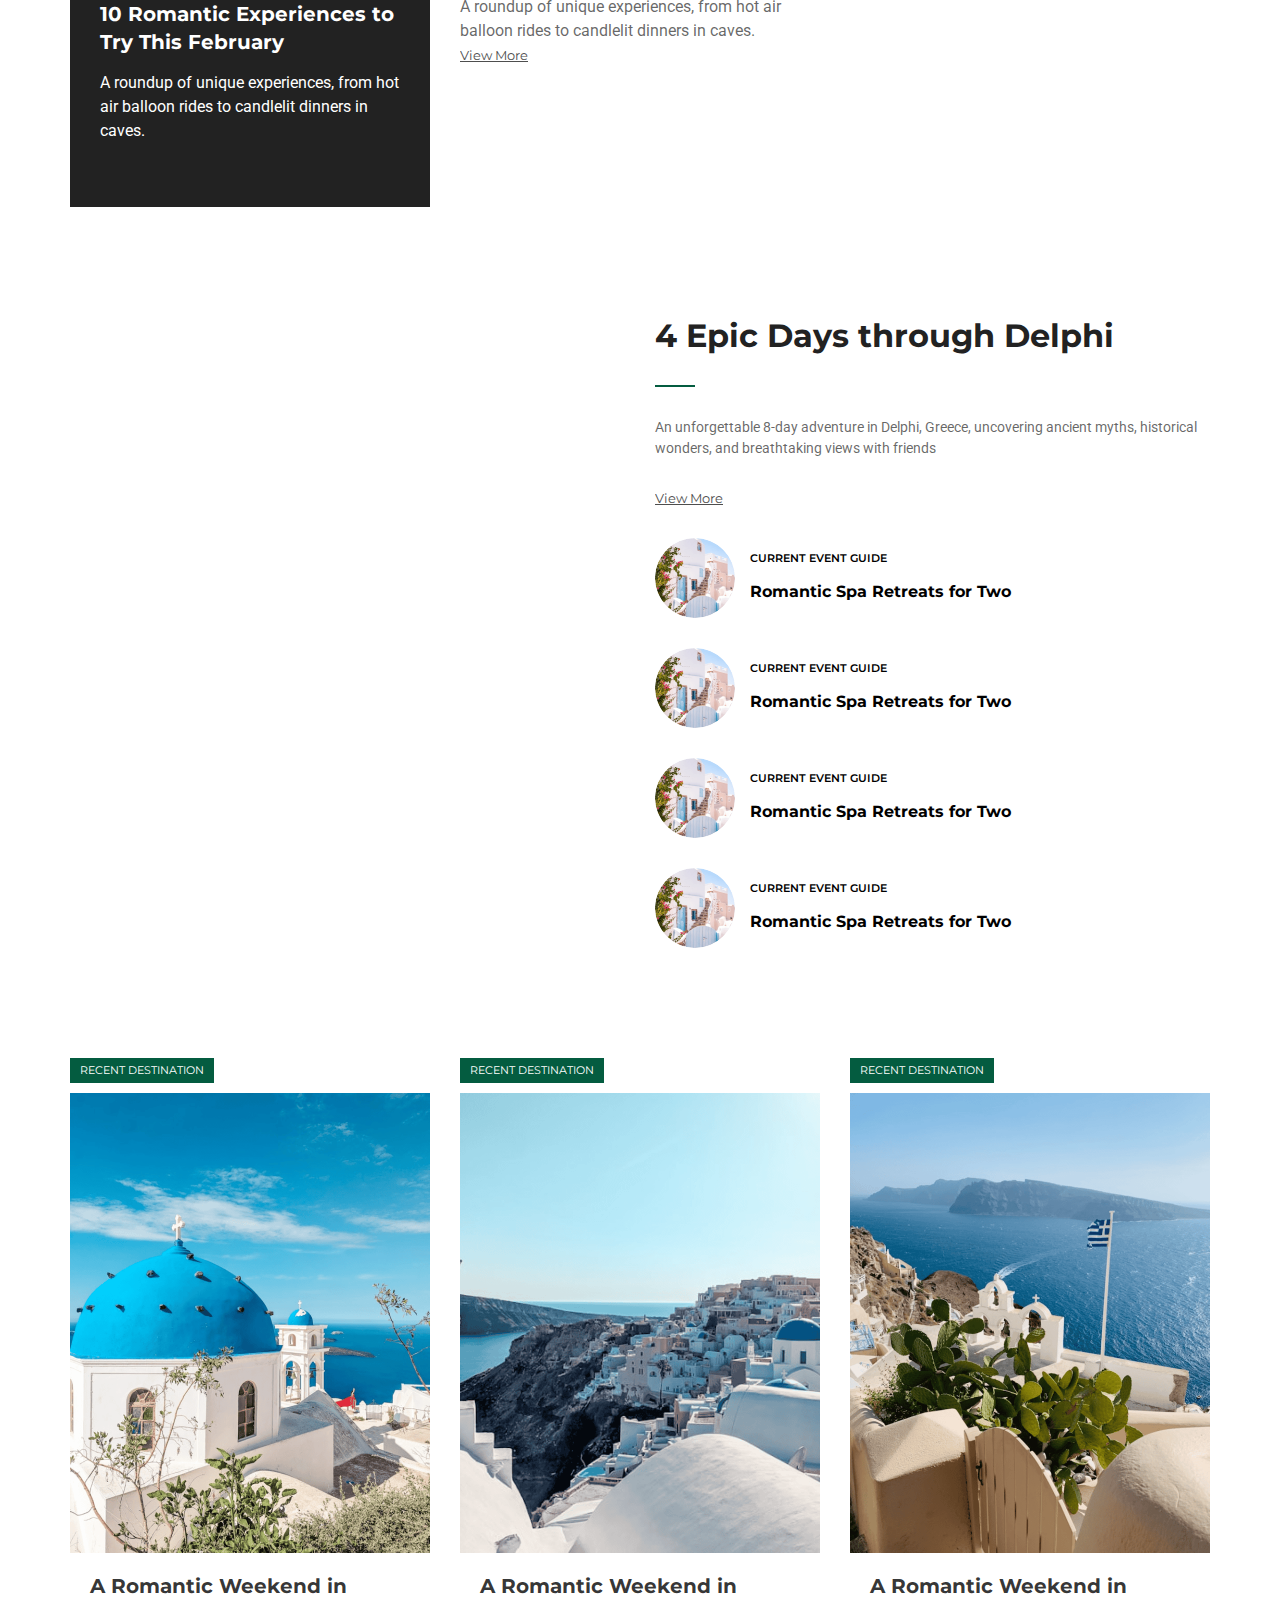
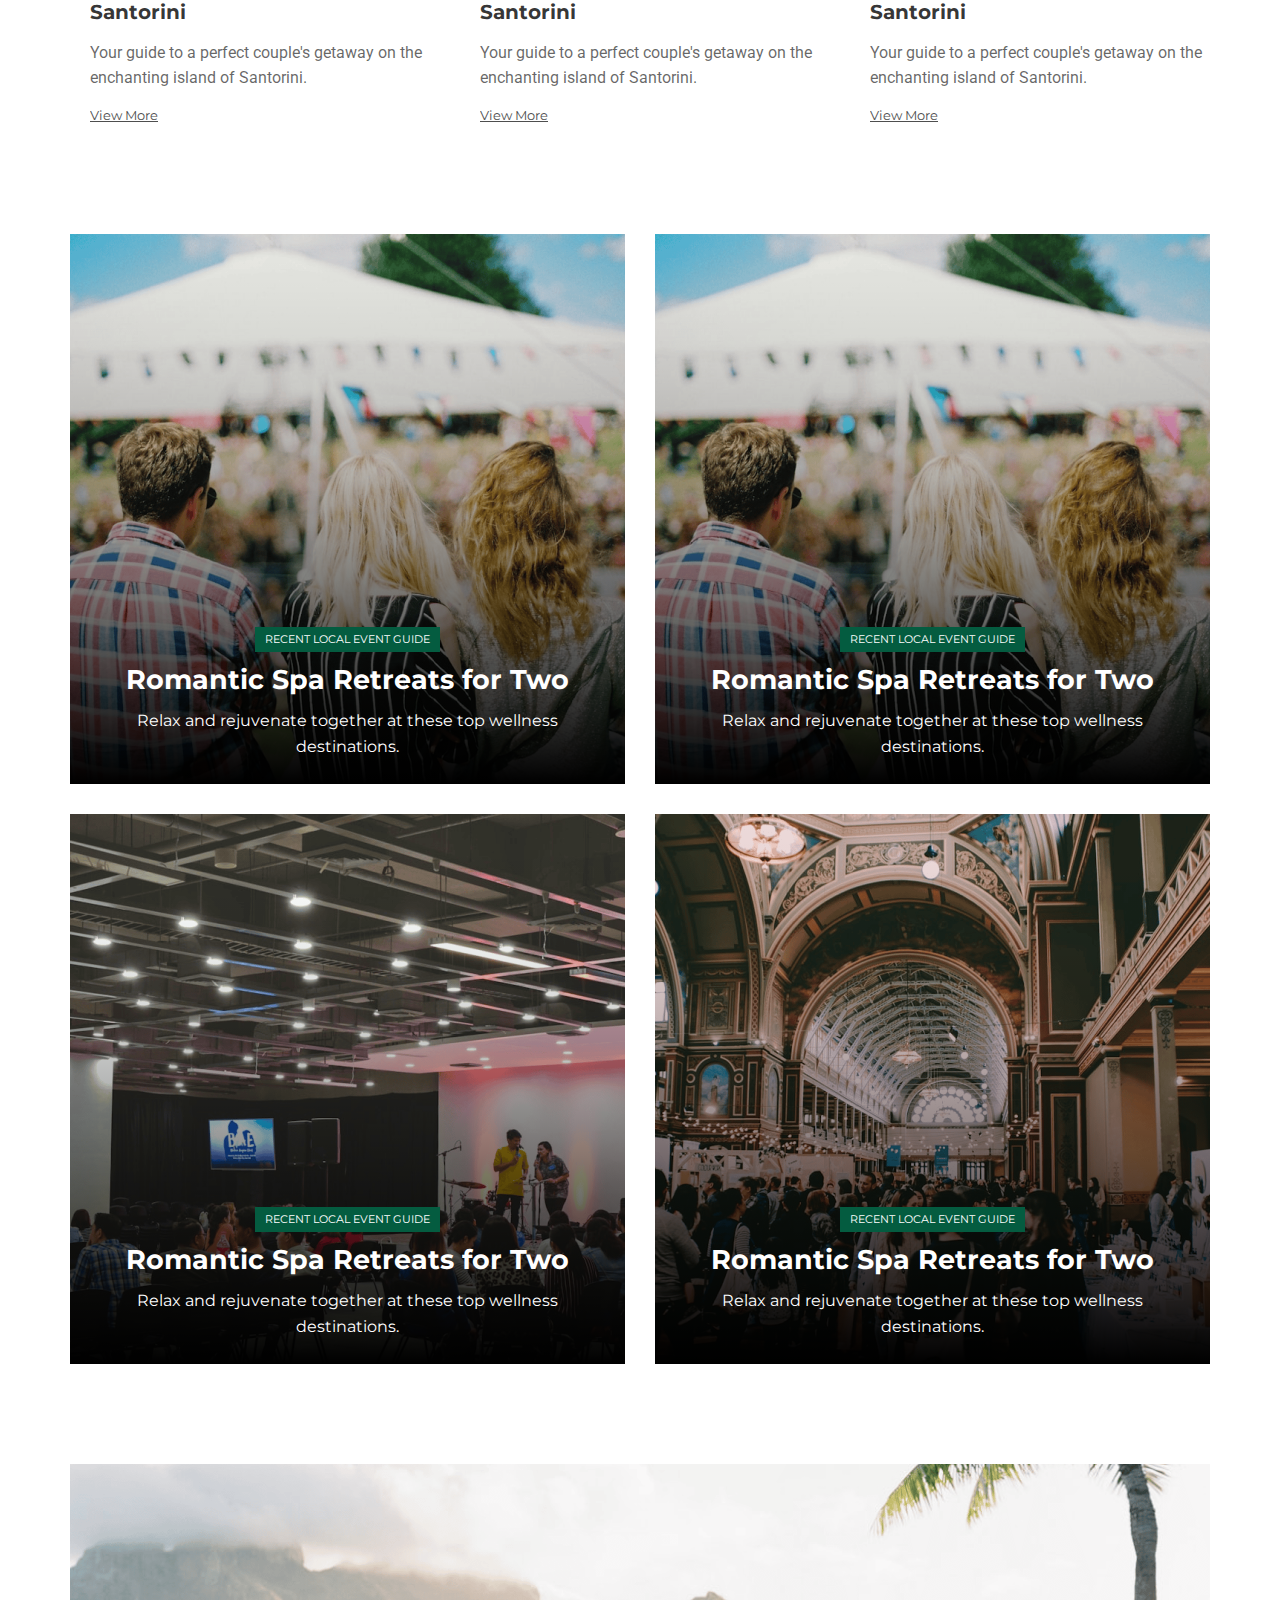
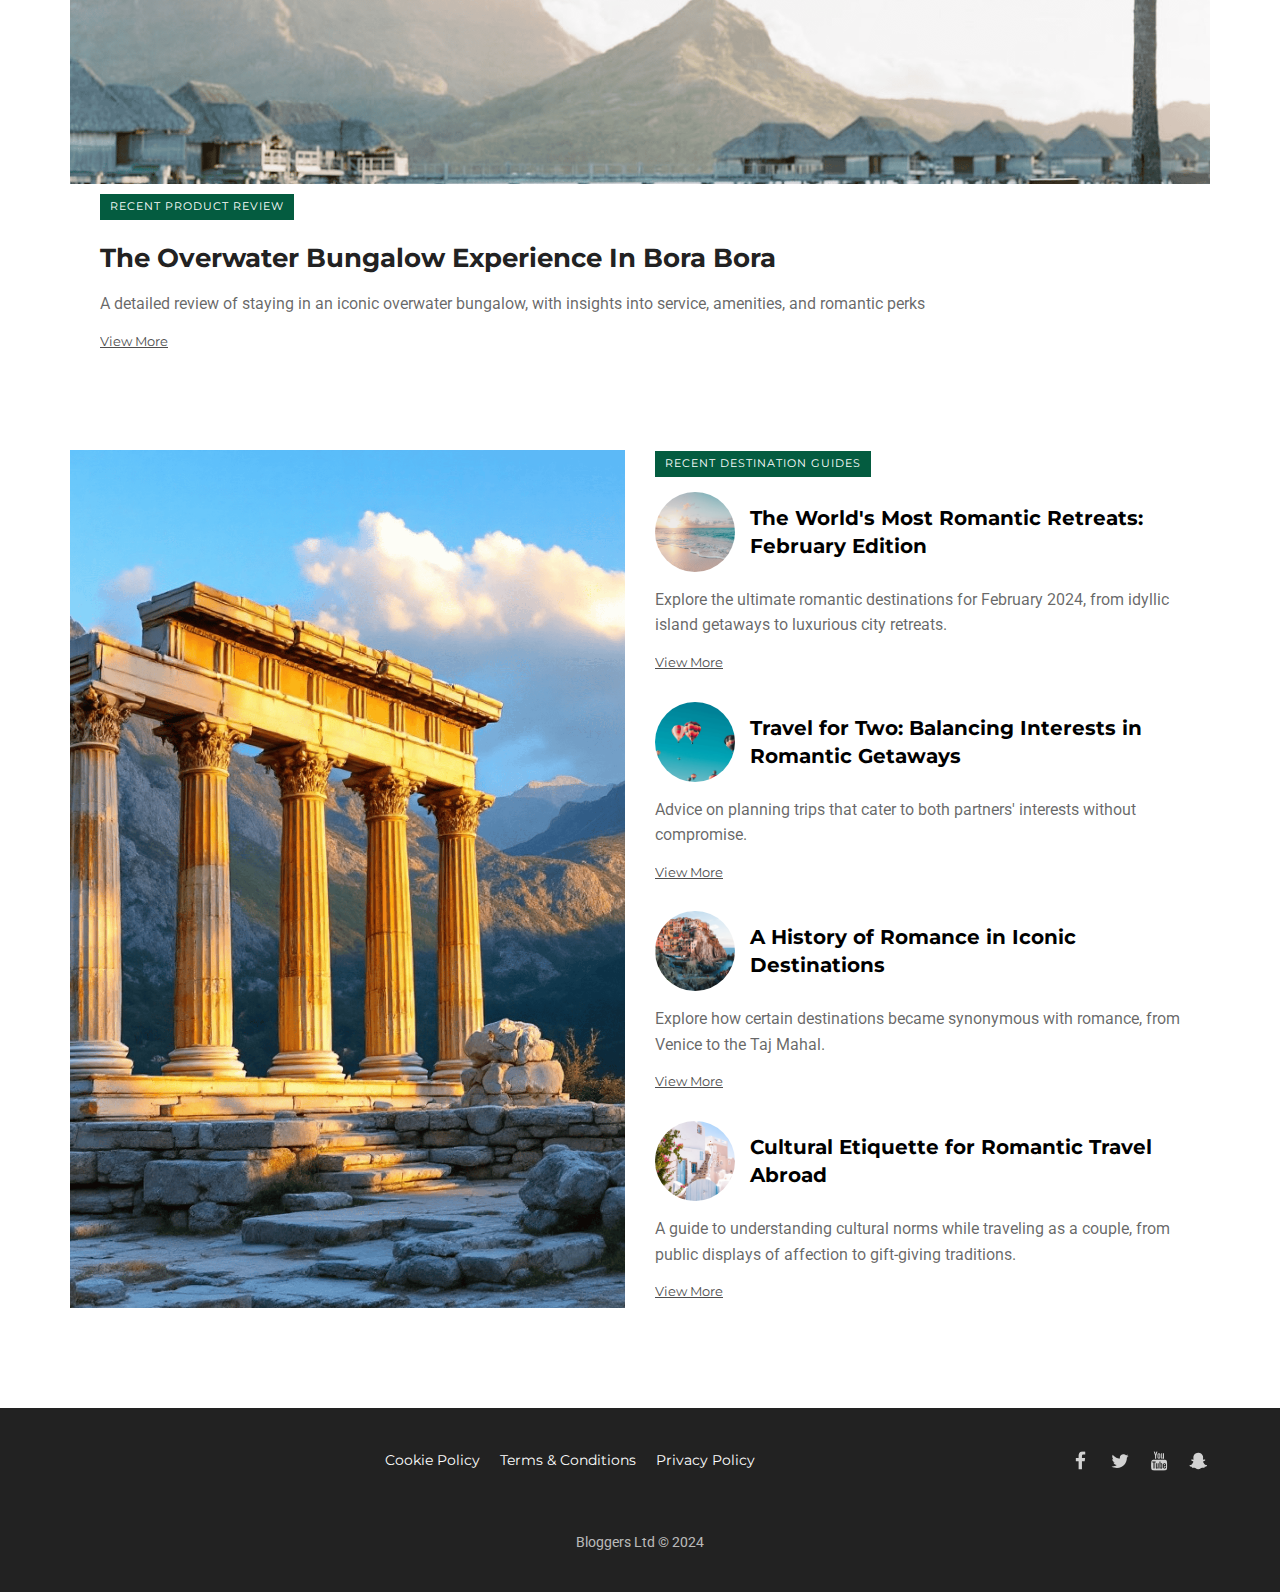
==== commit c5c6479d: "Fixes for home page" ====
--- a/index.html
+++ b/index.html
@@ -16,1832 +16,8 @@
     <link
       rel="stylesheet"
       href="https://fonts.googleapis.com/css2?family=Open Sans:wght@400;600&display=swap" />
+    <link rel="stylesheet" href="style.css" />
   </head>
-  <style>
-    :root {
-      --primary: #045c40;
-      --primary-hover: #2b8266;
-
-      --black: #000;
-      --white: #fff;
-      --dark: #222;
-
-      --gray-100: #f8f8f8;
-      --gray-200: #e5e5e5;
-      --gray-600: #666;
-
-      --black-60: rgba(0, 0, 0, 0.6);
-      --black-80: rgba(0, 0, 0, 0.8);
-      --white-70: rgba(255, 255, 255, 0.7);
-    }
-
-    * {
-      box-sizing: border-box;
-      line-height: 1.5;
-      font-family: "Montserrat", sans-serif;
-    }
-
-    body {
-      margin: 0;
-    }
-
-    .container {
-      display: block;
-      margin: 0 auto;
-      padding: 0 30px;
-      width: 100%;
-      max-width: 1200px;
-    }
-
-    main {
-      display: flex;
-      flex-direction: column;
-      margin: 100px 0;
-      gap: 100px;
-      width: 100%;
-    }
-
-    @media screen and (max-width: 1199px) {
-      main {
-        margin: 30px 0 100px;
-      }
-
-      .container {
-        padding: 0 15px;
-      }
-    }
-
-    .view-more {
-      display: inline-block;
-      cursor: pointer;
-      font-size: 13px;
-      line-height: 1.43;
-      color: var(--dark);
-      text-decoration: underline;
-      opacity: 0.8;
-    }
-
-    .tag {
-      display: inline-block;
-      padding: 5px 10px;
-      text-align: center;
-      width: auto;
-      background-color: var(--primary);
-      font-size: 11px;
-      line-height: 1.36;
-      text-transform: uppercase;
-      color: var(--white);
-    }
-
-    .header {
-      display: flex;
-      flex-direction: column;
-      width: 100%;
-      color: var(--black);
-    }
-
-    .header__top {
-      display: flex;
-      padding: 12px 0;
-      width: 100%;
-      align-items: center;
-      justify-content: space-between;
-      border-bottom: 1px solid var(--gray-200);
-    }
-
-    .header__burger {
-      display: block;
-      max-width: 100%;
-      position: relative;
-      overflow: clip;
-    }
-
-    .header__burger-icon {
-      display: block;
-      max-width: 100%;
-      flex: 1;
-    }
-
-    .header__logo {
-      display: flex;
-      width: 170px;
-    }
-
-    .header__logo-img {
-      width: 100%;
-      height: 100%;
-    }
-
-    .lang-switcher {
-      display: flex;
-      gap: 10px;
-      align-items: center;
-      border: none;
-      background-color: transparent;
-      cursor: pointer;
-    }
-
-    .lang-switcher__icon {
-      width: 30px;
-      height: 20px;
-      overflow: hidden;
-    }
-
-    .lang-switcher__text {
-      font-size: 14px;
-      line-height: 150%;
-      text-transform: uppercase;
-      font-weight: 500;
-    }
-
-    .main-nav {
-      padding: 0 26px;
-      display: flex;
-      width: 100%;
-      justify-content: center;
-    }
-
-    .main-nav__list {
-      margin: 0;
-      padding: 0;
-      display: flex;
-      align-items: center;
-      justify-content: center;
-      list-style: none;
-    }
-
-    .main-nav__item {
-      padding: 15px 9px;
-    }
-
-    .main-nav__link {
-      display: flex;
-      gap: 10px;
-      align-items: center;
-      font-size: 14px;
-      line-height: 150%;
-      text-transform: uppercase;
-      font-weight: 500;
-      color: var(--black);
-      text-decoration: none;
-    }
-
-    .main-nav__icon {
-      width: 13px;
-      height: 18px;
-      overflow: hidden;
-    }
-
-    @media screen and (max-width: 1199px) {
-      .main-nav {
-        display: none;
-      }
-
-      .header {
-        border-bottom: 1px solid var(--gray-200);
-      }
-
-      .header__top {
-        border: none;
-      }
-
-      .lang-switcher__text {
-        display: none;
-      }
-    }
-
-    /* Quote Collage */
-
-    .quote-collage {
-      width: 100%;
-    }
-
-    .quote-cards {
-      display: grid;
-      grid-template-columns: repeat(3, 1fr);
-      gap: 30px;
-      width: 100%;
-    }
-
-    .quote-card {
-      display: flex;
-      flex-direction: column;
-      gap: 15px;
-      height: fit-content;
-      background: var(--white);
-    }
-
-    .quote-card__content {
-      padding: 0 0 15px;
-      display: flex;
-      flex-direction: column;
-      gap: 15px;
-      height: auto;
-    }
-
-    .quote-card__title {
-      margin: 0;
-      display: -webkit-box;
-      -webkit-line-clamp: 2;
-      -webkit-box-orient: vertical;
-      overflow: hidden;
-      text-overflow: ellipsis;
-      font-size: 20px;
-      line-height: 1.2;
-      font-weight: 700;
-      color: var(--black-80);
-    }
-
-    .quote-card__text {
-      margin: 0;
-      display: -webkit-box;
-      -webkit-line-clamp: 2;
-      -webkit-box-orient: vertical;
-      overflow: hidden;
-      text-overflow: ellipsis;
-      font-size: 14px;
-      line-height: 1.5;
-      color: var(--gray-600);
-    }
-
-    .quote-card__link {
-      align-self: flex-start;
-      border-bottom: 1px solid var(--gray-200);
-      font-size: 13px;
-      line-height: 1.46;
-      color: var(--black);
-      text-decoration: none;
-      opacity: 0.8;
-    }
-
-    .quote-card:nth-child(1) {
-      grid-column: 1;
-      grid-row: 1;
-    }
-
-    .quote-card:nth-child(2) {
-      grid-column: 1;
-      grid-row: 2;
-    }
-
-    .quote-card:nth-child(3) {
-      grid-column: 2;
-      grid-row: 1 / span 2;
-      display: flex;
-      align-items: center;
-      align-self: center;
-    }
-
-    .quote-card__image {
-      width: 100%;
-      object-fit: cover;
-    }
-
-    .quote-card:nth-child(1) .quote-card__image {
-      height: 220px;
-    }
-
-    .quote-card:nth-child(2) .quote-card__image {
-      height: 150px;
-    }
-
-    .quote-card:nth-child(3) .quote-card__image {
-      height: 416px;
-    }
-
-    @media screen and (max-width: 825px) {
-      .quote-cards {
-        grid-template-columns: 1fr;
-        grid-template-rows: auto;
-      }
-
-      .quote-card:nth-child(1),
-      .quote-card:nth-child(2),
-      .quote-card:nth-child(3) {
-        grid-column: 1;
-        grid-row: auto;
-      }
-
-      .quote-card:nth-child(3) .quote-card__image {
-        height: auto;
-        aspect-ratio: 16/9;
-      }
-    }
-
-    @media screen and (max-width: 1024px) {
-      .quote-cards {
-        display: grid;
-        grid-template-columns: 1fr;
-        gap: 30px;
-      }
-
-      .quote-card:nth-child(1) {
-        grid-column: 1;
-        grid-row: 2;
-      }
-
-      .quote-card:nth-child(2) {
-        grid-column: 1;
-        grid-row: 3;
-      }
-
-      .quote-card:nth-child(3) {
-        grid-column: 1;
-        grid-row: 1;
-        margin: 0 -15px;
-        width: calc(100% + 30px);
-      }
-
-      .quote-card__content {
-        padding: 0 15px;
-        width: 100%;
-      }
-    }
-
-    /* Subscription */
-
-    .subscription {
-      display: flex;
-      align-items: center;
-      justify-content: center;
-    }
-
-    .subscription__inner {
-      display: flex;
-      align-items: center;
-      justify-content: center;
-      flex-wrap: wrap;
-      align-content: center;
-      padding: 14px 10px;
-      gap: 35px;
-      border: 1px solid var(--gray-100);
-      border-left: none;
-      border-right: none;
-    }
-
-    .subscription__text {
-      font-size: 14px;
-      line-height: 150%;
-      font-weight: 500;
-      color: var(--black);
-    }
-
-    .subscription__button {
-      padding: 0 10px;
-      min-width: 160px;
-      height: 50px;
-      cursor: pointer;
-      border: none;
-      background-color: var(--primary);
-      font-size: 14px;
-      line-height: 20px;
-      text-align: center;
-      color: var(--white);
-    }
-
-    .subscription__button:hover {
-      background-color: var(--primary-hover);
-    }
-
-    @media screen and (max-width: 1024px) {
-      .subscription {
-        border: 1px solid var(--gray-100);
-        border-left: none;
-        border-right: none;
-      }
-
-      .subscription__inner {
-        display: flex;
-        flex-direction: column;
-        padding: 19px 0;
-        gap: 15px;
-        width: 100%;
-        border-color: transparent;
-      }
-
-      .subscription__text {
-        text-align: center;
-      }
-    }
-
-    /* Magazine Section */
-    .magazine__inner {
-      display: block;
-      width: 100%;
-    }
-
-    .magazine__header {
-      margin-bottom: 30px;
-    }
-
-    .magazine__intro {
-      margin-bottom: 20px;
-    }
-
-    .magazine__label {
-      display: block;
-      margin-bottom: 10px;
-      font-size: 15px;
-      line-height: 1.27;
-      font-style: italic;
-      color: var(--black);
-    }
-
-    .magazine__title {
-      margin: 0;
-      font-size: 40px;
-      line-height: 1.2;
-      font-weight: 700;
-      color: var(--black-80);
-    }
-
-    .magazine__description {
-      display: flex;
-      align-items: center;
-      gap: 30px;
-    }
-
-    .magazine__divider {
-      display: block;
-      width: 3px;
-      height: 51px;
-      background-color: var(--primary);
-    }
-
-    .magazine__text {
-      margin: 0;
-      font-size: 15px;
-      line-height: 1.67;
-      font-family: "Roboto", sans-serif;
-      color: var(--gray-600);
-    }
-
-    .magazine__content {
-      display: grid;
-      grid-template-columns: repeat(2, 1fr);
-      gap: 30px;
-    }
-
-    .cover {
-      position: relative;
-      height: 729px;
-    }
-
-    .cover__media {
-      position: relative;
-      height: 100%;
-    }
-
-    .cover__image {
-      width: 100%;
-      height: 100%;
-      object-fit: cover;
-    }
-
-    .cover__overlay {
-      position: absolute;
-      top: 0;
-      left: 0;
-      width: 100%;
-      height: 100%;
-      background: linear-gradient(180deg, rgba(0, 0, 0, 0.5), rgba(0, 0, 0, 0));
-    }
-
-    .cover__info {
-      position: absolute;
-      top: 30px;
-      left: 30px;
-      color: var(--white);
-    }
-
-    .cover__date {
-      display: flex;
-      flex-direction: column;
-      margin-bottom: 15px;
-    }
-
-    .cover__year {
-      margin-bottom: 4px;
-      font-size: 32px;
-      line-height: 1.2;
-      font-weight: 700;
-    }
-
-    .cover__month {
-      font-size: 14px;
-      font-weight: 700;
-    }
-
-    .cover__description {
-      margin: 0;
-      max-width: 300px;
-      font-size: 14px;
-      line-height: 1.71;
-      font-weight: 500;
-    }
-
-    .featured__top {
-      margin-bottom: 30px;
-    }
-
-    .featured__title {
-      margin: 0 0 30px;
-      font-size: 60px;
-      line-height: 1.3;
-      font-weight: 500;
-      color: var(--black);
-    }
-
-    .featured__description {
-      margin: 0;
-      font-size: 14px;
-      line-height: 1.5;
-      font-weight: 500;
-    }
-
-    .featured__stories {
-      display: flex;
-      flex-direction: column;
-      gap: 20px;
-    }
-
-    .featured .tag {
-      margin-bottom: 25px;
-    }
-
-    .story {
-      display: flex;
-      align-items: center;
-      gap: 15px;
-    }
-
-    .story__image {
-      width: 80px;
-      height: 80px;
-      border-radius: 50%;
-      object-fit: cover;
-    }
-
-    .story__content {
-      flex: 1;
-    }
-
-    .story__label {
-      display: block;
-      margin-bottom: 4px;
-      font-size: 11px;
-      line-height: 1.27;
-      text-transform: uppercase;
-      font-weight: 600;
-    }
-
-    .story__title {
-      margin: 0;
-      font-size: 16px;
-      line-height: 1.31;
-      font-weight: 700;
-    }
-
-    @media (max-width: 1200px) {
-      .magazine__content {
-        grid-template-columns: 1fr;
-      }
-
-      .featured__title {
-        font-size: 48px;
-        line-height: 62px;
-      }
-    }
-
-    @media (max-width: 768px) {
-      .featured__title {
-        font-size: 36px;
-        line-height: 47px;
-      }
-
-      .cover {
-        height: 500px;
-      }
-    }
-
-    @media screen and (max-width: 1024px) {
-      .magazine__content {
-        display: grid;
-        grid-template-columns: 1fr;
-        gap: 30px;
-      }
-
-      .magazine__label {
-        font-size: 14px;
-      }
-
-      .magazine__title {
-        font-size: 28px;
-      }
-
-      .magazine__description {
-        display: none;
-      }
-
-      .featured__title {
-        font-size: 48px;
-      }
-    }
-
-    /* Article Panel Widget Styles */
-
-    .article-panel__inner {
-      display: flex;
-      flex-direction: row;
-      flex-wrap: wrap;
-      gap: 30px;
-      align-items: flex-start;
-    }
-
-    .article-panel__content {
-      flex: 1;
-    }
-
-    .article-panel .tag {
-      margin-bottom: 20px;
-    }
-
-    .article-panel__category {
-      display: flex;
-      align-items: center;
-      justify-content: center;
-      padding: 5px;
-      max-width: 100px;
-      background-color: var(--primary);
-      font-size: 11px;
-      line-height: 15px;
-      letter-spacing: 1px;
-      text-transform: uppercase;
-      color: var(--white);
-    }
-
-    .article-panel__body {
-      display: flex;
-      flex-direction: column;
-      gap: 20px;
-    }
-
-    .article-panel__title {
-      margin: 0;
-      font-size: 40px;
-      line-height: 1.2;
-      font-weight: 700;
-      color: var(--black-80);
-    }
-
-    .article-panel__divider {
-      margin: 0;
-      width: 40px;
-      height: 2px;
-      background-color: var(--primary);
-      border: none;
-    }
-
-    .article-panel__description {
-      margin: 0;
-      font-size: 16px;
-      line-height: 1.5;
-      font-family: "Roboto", sans-serif;
-      color: var(--black-60);
-    }
-
-    .article-panel__action {
-      display: flex;
-      align-items: flex-start;
-    }
-
-    .article-panel__link {
-      font-size: 13px;
-      line-height: 1.46;
-      text-decoration: underline;
-      color: var(--dark);
-      opacity: 0.8;
-    }
-
-    .article-panel__figure {
-      flex: 1;
-      margin: 0;
-    }
-
-    .article-panel__image {
-      width: 100%;
-      height: 400px;
-      object-fit: cover;
-    }
-
-    @media screen and (max-width: 1024px) {
-      .article-panel__inner {
-        display: flex;
-        flex-direction: column;
-        gap: 20px;
-      }
-
-      .article-panel__figure {
-        order: -1;
-      }
-
-      .article-panel__title {
-        font-size: 28px;
-      }
-
-      .article-panel__description {
-        font-size: 14px;
-      }
-
-      .article-panel__body {
-        gap: 20px;
-      }
-    }
-
-    /* One Large Four Small Panels Widget Styles */
-    .one-large-four-small__inner {
-      display: flex;
-      flex-direction: row;
-      gap: 30px;
-    }
-
-    .one-large-four-small__main {
-      flex: 1;
-    }
-
-    .one-large-four-small__image {
-      width: 100%;
-      height: 100%;
-      object-fit: cover;
-    }
-
-    .one-large-four-small__content {
-      display: flex;
-      flex-direction: column;
-      flex: 1;
-      gap: 30px;
-    }
-
-    .one-large-four-small__article {
-      display: flex;
-      flex-direction: column;
-      gap: 30px;
-    }
-
-    .one-large-four-small__title {
-      margin: 0;
-      font-size: 32px;
-      line-height: 1.2;
-      font-weight: 700;
-      color: var(--dark);
-    }
-
-    .one-large-four-small__divider {
-      margin: 0;
-      width: 40px;
-      height: 2px;
-      background-color: var(--primary);
-      border: none;
-    }
-
-    .one-large-four-small__description {
-      margin: 0;
-      font-size: 14px;
-      line-height: 1.5;
-      font-family: "Roboto", sans-serif;
-      color: var(--black-60);
-    }
-
-    .one-large-four-small__link {
-      font-size: 14px;
-      line-height: 1.46;
-      color: var(--dark);
-      text-decoration: underline;
-      opacity: 0.8;
-    }
-
-    .one-large-four-small__grid {
-      display: flex;
-      flex-direction: column;
-      gap: 30px;
-    }
-
-    .promo-card {
-      display: flex;
-      align-items: center;
-      gap: 15px;
-    }
-
-    .promo-card__image {
-      width: 80px;
-      height: 80px;
-      border-radius: 50%;
-      object-fit: cover;
-    }
-
-    .promo-card__content {
-      display: flex;
-      flex-direction: column;
-      gap: 15px;
-    }
-
-    .promo-card__label {
-      font-size: 11px;
-      line-height: 1.27;
-      font-weight: 600;
-      text-transform: uppercase;
-      color: var(--black);
-    }
-
-    .promo-card__title {
-      margin: 0;
-      font-size: 16px;
-      line-height: 1.4;
-      font-weight: 700;
-      color: var(--black);
-    }
-
-    @media screen and (max-width: 1024px) {
-      .one-large-four-small__inner {
-        display: flex;
-        flex-direction: column;
-        gap: 20px;
-      }
-
-      .one-large-four-small__article {
-        padding-left: 10px;
-      }
-
-      .one-large-four-small__main {
-        height: 400px;
-      }
-
-      .one-large-four-small__title {
-        font-size: 18px;
-      }
-
-      .one-large-four-small__grid {
-        gap: 25px;
-      }
-    }
-
-    /* Gallery Widget Styles */
-
-    .gallery__list {
-      display: grid;
-      grid-template-columns: repeat(6, 1fr);
-      grid-template-rows: repeat(2, 1fr);
-      gap: 15px;
-      width: 100%;
-      margin: 0;
-      padding: 0;
-      list-style: none;
-    }
-
-    .gallery__item {
-      display: flex;
-      flex-direction: column;
-      gap: 15px;
-      width: 100%;
-      height: 100%;
-    }
-
-    .gallery__item img {
-      width: 100%;
-      height: 100%;
-      object-fit: cover;
-    }
-
-    .gallery__item:nth-child(1) {
-      grid-area: 1 / 1 / 2 / 3;
-    }
-
-    .gallery__item:nth-child(2) {
-      grid-area: 2 / 1 / 3 / 2;
-    }
-
-    .gallery__item:nth-child(3) {
-      grid-area: 2 / 2 / 3 / 3;
-    }
-
-    .gallery__item:nth-child(4) {
-      grid-area: 1 / 3 / 3 / 5;
-      height: calc(100% - 40px);
-    }
-
-    .gallery__item:nth-child(5) {
-      grid-area: 1 / 5 / 2 / 6;
-    }
-
-    .gallery__item:nth-child(6) {
-      grid-area: 1 / 6 / 2 / 7;
-    }
-
-    .gallery__item:nth-child(7) {
-      grid-area: 2 / 5 / 3 / 7;
-    }
-
-    .gallery__item a {
-      display: flex;
-      align-items: center;
-      justify-content: center;
-      font-size: 13px;
-      color: var(--black);
-    }
-
-    @media screen and (max-width: 1024px) {
-      .gallery__list {
-        display: grid;
-        grid-template-columns: repeat(2, 1fr);
-        gap: 15px;
-        grid-template-rows: auto;
-      }
-
-      .gallery__item:nth-child(1) {
-        grid-area: 1 / 1 / 2 / 2;
-        height: 165px;
-      }
-
-      .gallery__item:nth-child(2) {
-        grid-area: 1 / 2 / 2 / 3;
-        height: 165px;
-      }
-
-      .gallery__item:nth-child(3) {
-        grid-area: 2 / 1 / 3 / 3;
-        height: 355px;
-      }
-
-      .gallery__item:nth-child(4) {
-        grid-area: 3 / 1 / 4 / 3;
-        height: 408px;
-      }
-
-      .gallery__item:nth-child(5) {
-        grid-area: 4 / 1 / 5 / 3;
-        height: 255px;
-      }
-
-      .gallery__item:nth-child(6) {
-        grid-area: 5 / 1 / 6 / 2;
-        height: 262px;
-      }
-
-      .gallery__item:nth-child(7) {
-        grid-area: 5 / 2 / 6 / 3;
-        height: 262px;
-      }
-
-      .gallery__item img {
-        display: block;
-        width: 100%;
-        height: 100%;
-        object-fit: cover;
-      }
-    }
-
-    /* Editorial Widget Styles */
-
-    .editorial {
-      width: 100%;
-    }
-
-    .editorial__inner {
-      display: flex;
-      flex-direction: column;
-      gap: 30px;
-    }
-
-    .editorial__list {
-      display: flex;
-      flex-direction: column;
-      gap: 30px;
-      margin: 0;
-      padding: 0;
-      list-style: none;
-    }
-
-    .editorial-card {
-      display: flex;
-      flex-direction: column;
-      gap: 10px;
-    }
-
-    .editorial-card__image {
-      width: 100%;
-      height: 320px;
-      object-fit: cover;
-    }
-
-    .editorial-card__title {
-      margin: 0;
-      margin-bottom: 20px;
-      font-size: 26px;
-      line-height: 1.4;
-      font-weight: 700;
-      color: var(--black-80);
-    }
-
-    .editorial-card__description {
-      margin: 0;
-      margin-bottom: 20px;
-      font-size: 16px;
-      line-height: 1.6;
-      font-family: "Roboto", sans-serif;
-      color: var(--black-60);
-    }
-
-    .editorial .tag {
-      margin-bottom: 20px;
-    }
-
-    @media screen and (max-width: 1024px) {
-      .editorial__list {
-        gap: 30px;
-      }
-
-      .editorial-card {
-        position: relative;
-        gap: 20px;
-      }
-
-      .editorial-card__content {
-        padding-left: 10px;
-      }
-
-      .editorial-card__title {
-        font-size: 20px;
-      }
-
-      .editorial-card__description {
-        font-size: 14px;
-      }
-
-      .editorial-card .tag {
-        position: absolute;
-        top: 306px;
-        left: 10px;
-        margin-bottom: 0;
-        white-space: nowrap;
-      }
-    }
-
-    /* Panel Widget Styles */
-
-    .articles__grid {
-      display: flex;
-      flex-direction: row;
-      flex-wrap: wrap;
-      gap: 30px;
-      padding: 10px 0;
-    }
-
-    .article-card {
-      display: flex;
-      flex-direction: column;
-      flex: 1;
-      max-width: 100%;
-      position: relative;
-    }
-
-    .article-card__image {
-      width: 100%;
-      height: 100%;
-      object-fit: cover;
-    }
-
-    .article-card:nth-child(1) .article-card__image {
-      height: 426px;
-    }
-
-    .article-card:nth-child(1) .article-card__body {
-      display: flex;
-      flex-direction: column;
-      gap: 15px;
-      padding: 30px;
-      background-color: var(--dark);
-    }
-
-    .article-card:nth-child(1) .article-card__title {
-      color: var(--white);
-    }
-
-    .article-card:nth-child(1) .article-card__description {
-      color: var(--white);
-    }
-
-    .article-card:nth-child(1) .link--underline {
-      border-bottom: 1px solid var(--white);
-      color: var(--white);
-    }
-
-    .article-card:nth-child(2) .article-card__image {
-      height: 380px;
-    }
-
-    .article-card:nth-child(3) {
-      gap: 0;
-    }
-
-    .article-card:nth-child(3) .article-card__content {
-      padding: 0;
-    }
-
-    .article-card__title {
-      margin: 0;
-      font-size: 20px;
-      line-height: 1.4;
-      font-weight: 700;
-      color: var(--black-80);
-    }
-
-    .article-card__description {
-      margin: 0;
-      font-size: 16px;
-      line-height: 1.5;
-      font-family: "Roboto", sans-serif;
-      color: var(--black-60);
-    }
-
-    .article-card:nth-child(1) .tag {
-      margin-top: 10px;
-    }
-    .article-card:nth-child(2) .tag {
-      margin: 10px 0 15px;
-    }
-    .article-card:nth-child(3) .tag {
-      margin: 15px 0;
-    }
-
-    .articles-label--green {
-      background-color: var(--primary);
-    }
-
-    .articles .link {
-      text-decoration: none;
-      color: var(--dark);
-    }
-
-    .articles .link--underline {
-      border-bottom: 1px solid var(--gray-600);
-      font-size: 13px;
-      line-height: 1.43;
-      opacity: 0.8;
-      align-self: flex-start;
-    }
-
-    @media screen and (max-width: 1024px) {
-      .articles__grid {
-        display: flex;
-        flex-direction: column;
-        gap: 30px;
-      }
-
-      .article-card {
-        display: flex;
-        flex-direction: column;
-      }
-
-      .article-card__image {
-        order: -1;
-      }
-
-      .article-card__title {
-        font-size: 20px;
-      }
-
-      .article-card__description {
-        font-size: 14px;
-      }
-
-      .article-card:nth-child(1) {
-        width: 100%;
-      }
-
-      .article-card:nth-child(1) .view-more {
-        color: var(--white);
-      }
-
-      .article-card__body {
-        padding-top: 25px;
-      }
-
-      .article-card:nth-child(1) .article-card__body {
-        order: 1;
-        padding: 25px 15px;
-      }
-
-      .article-card:nth-child(2) {
-        width: 100%;
-      }
-
-      .article-card:nth-child(2) .article-card__content {
-        order: 1;
-      }
-
-      .article-card:nth-child(3) {
-        width: 100%;
-      }
-
-      .article-card:nth-child(3) .article-card__content {
-        order: 1;
-      }
-
-      .article-card:nth-child(1) .article-card__image, .article-card:nth-child(2) .article-card__image, .article-card:nth-child(3) .article-card__image {
-        height: 433px;
-      }
-
-      .article-card:nth-child(1) .tag, .article-card:nth-child(2) .tag, .article-card:nth-child(3) .tag {
-        margin: 0;
-      }
-
-      .article-card .tag {
-        position: absolute;
-        left: 20px;
-        top: 420px;
-      }
-    }
-
-    /* Three Panel Collage Widget Styles */
-
-    .three-panel__inner {
-      width: 100%;
-    }
-
-    .three-panel__list {
-      display: flex;
-      flex-direction: row;
-      flex-wrap: wrap;
-      align-items: flex-start;
-      justify-content: flex-start;
-      align-content: flex-start;
-      padding: 10px 0;
-      gap: 30px;
-      max-width: 100%;
-      text-align: center;
-    }
-
-    .three-panel__article {
-      display: flex;
-      flex-direction: column;
-      flex: 1;
-      align-items: flex-start;
-      justify-content: flex-start;
-      gap: 10px;
-      max-width: 100%;
-    }
-
-    .three-panel__label {
-      padding: 5px 10px;
-      background-color: var(--primary);
-      font-size: 11px;
-      letter-spacing: 1px;
-      line-height: 1.4;
-      text-transform: uppercase;
-      color: var(--white);
-    }
-
-    .three-panel__content {
-      display: flex;
-      flex-direction: column;
-      align-items: flex-start;
-      justify-content: flex-start;
-      gap: 20px;
-      text-align: left;
-      font-size: 20px;
-      color: rgba(0, 0, 0, 0.8);
-    }
-
-    .three-panel__image {
-      position: relative;
-      height: 460px;
-      width: 100%;
-      max-width: 100%;
-      overflow: hidden;
-      object-fit: cover;
-    }
-
-    .three-panel__description {
-      display: flex;
-      flex-direction: column;
-      align-items: flex-start;
-      justify-content: flex-start;
-      padding: 0 0 0 20px;
-      gap: 15px;
-    }
-
-    .three-panel__title {
-      position: relative;
-      font-size: 20px;
-      line-height: 1.3;
-      color: var(--black-80);
-    }
-
-    .three-panel__text {
-      position: relative;
-      font-size: 16px;
-      line-height: 1.6;
-      font-family: "Roboto", sans-serif;
-      color: var(--black-60);
-    }
-
-    .three-panel__link {
-      position: relative;
-      font-size: 13px;
-      line-height: 1.43;
-      text-decoration: underline;
-      color: var(--dark);
-      cursor: pointer;
-    }
-
-    @media (max-width: 1024px) {
-      .three-panel__inner {
-        flex-direction: column;
-      }
-
-      .three-panel__image {
-        height: 400px;
-      }
-    }
-
-    @media screen and (max-width: 1024px) {
-      .three-panel__list {
-        display: flex;
-        flex-direction: column;
-        gap: 43px;
-      }
-
-      .three-panel__description {
-        padding-left: 10px;
-      }
-
-      .three-panel__article {
-        width: 100%;
-        min-width: auto;
-      }
-
-      .three-panel__text {
-        font-size: 14px;
-      }
-
-      .three-panel .tag {
-        position: absolute;
-        left: 10px;
-        top: -12px;
-        z-index: 2;
-      }
-    }
-
-    /* Events Widget Styles */
-
-    .events {
-      max-width: 100%;
-      text-align: center;
-    }
-
-    .events__inner {
-      margin: 0 auto;
-      max-width: 1140px;
-    }
-
-    .events__list {
-      display: grid;
-      grid-template-columns: repeat(2, 1fr);
-      gap: 30px;
-      margin: 0;
-      padding: 0;
-      list-style: none;
-    }
-
-    .events__item {
-      display: flex;
-      flex-wrap: wrap;
-      align-items: center;
-    }
-
-    .event-card {
-      position: relative;
-      flex: 1;
-    }
-
-    .event-card__img_wrapper {
-      display: flex;
-    }
-
-    .event-card__img_wrapper::before {
-      content: "";
-      position: absolute;
-      top: 0;
-      right: 0;
-      bottom: 0;
-      left: 0;
-      width: 100%;
-      height: 100%;
-      background: linear-gradient(
-        0deg,
-        #000000 0%,
-        rgba(0, 0, 0, 0.918) 5.3%,
-        rgba(0, 0, 0, 0.835) 10.6%,
-        rgba(0, 0, 0, 0.753) 15.9%,
-        rgba(0, 0, 0, 0.67) 21.3%,
-        rgba(0, 0, 0, 0.592) 26.8%,
-        rgba(0, 0, 0, 0.51) 32.5%,
-        rgba(0, 0, 0, 0.43) 38.4%,
-        rgba(0, 0, 0, 0.357) 44.5%,
-        rgba(0, 0, 0, 0.282) 50.9%,
-        rgba(0, 0, 0, 0.21) 57.7%,
-        rgba(0, 0, 0, 0.145) 65%,
-        rgba(0, 0, 0, 0.09) 72.9%,
-        rgba(0, 0, 0, 0.043) 81.4%,
-        rgba(0, 0, 0, 0.01) 90.6%,
-        rgba(0, 0, 0, 0) 100%
-      );
-    }
-
-    .events__item img {
-      width: 100%;
-      height: 100%;
-      object-fit: cover;
-    }
-
-    .event-card__content {
-      position: absolute;
-      bottom: 25px;
-      z-index: 1;
-      padding: 0 30px;
-    }
-
-    .events .tag {
-      margin-bottom: 15px;
-    }
-
-    .event-card__tag-text {
-      font-size: 11px;
-      line-height: 1.4;
-      text-transform: uppercase;
-      color: var(--white);
-    }
-
-    .event-card__title {
-      margin: 0;
-      margin-bottom: 15px;
-      font-size: 27px;
-      line-height: 26px;
-      color: var(--white);
-    }
-
-    .event-card__description {
-      margin: 0;
-      font-size: 16px;
-      line-height: 25.6px;
-      color: var(--white);
-    }
-
-    @media screen and (max-width: 1024px) {
-      .events__list {
-        display: flex;
-        flex-direction: column;
-        gap: 30px;
-        width: calc(100% + 30px);
-        margin: 0 -15px;
-      }
-
-      .event-card__content {
-        padding: 0 15px;
-        bottom: 15px;
-      }
-
-      .event-card__title {
-        font-size: 18px;
-      }
-
-      .event-card__description {
-        font-size: 14px;
-      }
-    }
-
-    /* Review Container Parent Styles */
-
-    .review__inner {
-      display: flex;
-      flex-direction: column;
-      gap: 10px;
-    }
-
-    .review__container {
-      display: flex;
-      max-width: 100%;
-    }
-
-    .review__image {
-      width: 100%;
-      height: 320px;
-      object-fit: cover;
-    }
-
-    .review__content {
-      display: flex;
-      flex-direction: column;
-      flex: 1;
-      align-items: flex-start;
-      justify-content: flex-start;
-      padding-left: 30px;
-      max-width: 100%;
-    }
-
-    .review__content-inner {
-      display: flex;
-      flex-direction: column;
-      align-items: flex-start;
-      justify-content: flex-start;
-      gap: 15px;
-      align-self: stretch;
-    }
-
-    .review__header {
-      display: flex;
-      flex-direction: column;
-      align-items: flex-start;
-      justify-content: flex-start;
-      gap: 20px;
-      align-self: stretch;
-    }
-
-    .review__label {
-      padding: 5px 10px;
-      background-color: var(--primary);
-    }
-
-    .review__category {
-      position: relative;
-      letter-spacing: 1px;
-      line-height: 1.4;
-      text-transform: uppercase;
-      color: var(--white);
-      font-size: 11px;
-    }
-
-    .review__title {
-      margin: 0;
-      position: relative;
-      font-size: 26px;
-      line-height: 1.4;
-      text-transform: capitalize;
-      font-weight: 700;
-      font-family: inherit;
-      color: var(--dark);
-    }
-
-    .review__description {
-      position: relative;
-      font-size: 16px;
-      line-height: 1.6;
-      font-family: "Roboto", sans-serif;
-      color: var(--black-60);
-    }
-
-    @media screen and (max-width: 1024px) {
-      .review__content {
-        padding-left: 10px;
-      }
-
-      .review__title {
-        font-size: 20px;
-      }
-
-      .review__description {
-        font-size: 14px;
-      }
-    }
-
-    /* Destination Guides Styles */
-
-    .destination-guides__inner {
-      display: flex;
-      gap: 30px;
-    }
-
-    .destination-guides__content {
-      flex: 1;
-    }
-
-    .destination-guides__image-wrapper {
-      flex: 1;
-    }
-
-    .destination-guides__image-wrapper img {
-      width: 100%;
-      height: 100%;
-      object-fit: cover;
-    }
-
-    .destination-guides .tag {
-      margin-bottom: 15px;
-      background-color: var(--primary);
-    }
-
-    .destination-guides__tag-text {
-      font-size: 11px;
-      line-height: 1.4;
-      letter-spacing: 1px;
-      text-transform: uppercase;
-      color: var(--white);
-    }
-
-    .destination-guides__list {
-      display: flex;
-      flex-direction: column;
-      flex: 1;
-      gap: 30px;
-      margin: 0;
-      padding: 0;
-      list-style-type: none;
-    }
-
-    .destination-article {
-      display: flex;
-      gap: 15px;
-      flex-direction: column;
-    }
-
-    .destination-article__image-wrapper {
-      flex-shrink: 0;
-      width: 80px;
-      height: 80px;
-      border-radius: 50%;
-      overflow: hidden;
-    }
-
-    .destination-article__image {
-      width: 100%;
-      height: 100%;
-      object-fit: cover;
-    }
-
-    .destination-article__content {
-      display: flex;
-      flex-direction: column;
-      gap: 15px;
-    }
-
-    .destination-article__title {
-      margin: 0;
-      font-size: 20px;
-      line-height: 1.4;
-      font-weight: 700;
-      color: var(--black);
-    }
-
-    .destination-article__description {
-      margin: 0;
-      font-size: 16px;
-      line-height: 1.6;
-      color: var(--black-60);
-      font-family: "Roboto", sans-serif;
-    }
-
-    .destination-article__link {
-      font-size: 13px;
-      line-height: 1.43;
-      color: var(--dark);
-      text-decoration: underline;
-      opacity: 0.8;
-    }
-
-    .destination-article__top {
-      display: flex;
-      align-items: center;
-      gap: 15px;
-    }
-
-    @media screen and (max-width: 1024px) {
-      .destination-guides__inner {
-        display: flex;
-        flex-direction: column;
-        gap: 30px;
-      }
-
-      .destination-guides__content {
-        width: 100%;
-      }
-
-      .destination-guides__image-wrapper {
-        width: 100%;
-      }
-
-      .destination-article__title {
-        font-size: 14px;
-      }
-
-      .destination-article__description {
-        font-size: 14px;
-      }
-    }
-
-    /* Footer Styles */
-    .footer {
-      padding: 40px 0;
-      background-color: var(--dark);
-      font-size: 14px;
-    }
-
-    .footer__inner {
-      display: flex;
-      flex-direction: column;
-      flex: 1;
-      align-items: center;
-      justify-content: flex-start;
-      gap: 60px;
-      max-width: 100%;
-    }
-
-    .footer__info {
-      display: flex;
-      align-items: center;
-      justify-content: space-between;
-      flex-wrap: wrap;
-      gap: 20px;
-      width: 100%;
-    }
-
-    .footer__logo {
-      display: flex;
-      align-items: center;
-      gap: 10px;
-    }
-
-    .logo__image {
-      width: auto;
-      height: 32px;
-    }
-
-    .footer__links {
-      display: flex;
-      align-items: center;
-      gap: 20px;
-    }
-
-    .footer__link {
-      font-size: 14px;
-      color: var(--white);
-      cursor: pointer;
-    }
-
-    .footer__social {
-      display: flex;
-      align-items: center;
-      gap: 15px;
-    }
-
-    .footer__social-icon {
-      width: 24px;
-      height: 24px;
-      cursor: pointer;
-    }
-
-    .footer__copyright {
-      display: flex;
-      align-items: center;
-      justify-content: center;
-      position: relative;
-      line-height: 20px;
-      font-family: "Roboto", sans-serif;
-      color: var(--white-70);
-      text-align: center;
-    }
-
-    @media screen and (max-width: 1024px) {
-      .footer {
-        padding: 30px 0;
-      }
-
-      .footer__inner {
-        gap: 0;
-      }
-
-      .footer__info {
-        justify-content: center;
-        padding-bottom: 15px;
-        width: calc(100% + 30px);
-        border-bottom: 1px solid var(--gray-200);
-      }
-
-      .footer__copyright {
-        margin-top: 15px;
-      }
-
-      .footer__link {
-        font-size: 12px ;
-      }
-
-      .footer__social {
-        gap: 10px;
-      }
-      .footer__content {
-        gap: 30px;
-      }
-    }
-  </style>
   <body>
     <header class="header">
       <div class="container">
@@ -1853,21 +29,21 @@
                 alt="Site Logo"
                 src="./public/logo.svg" />
             </a>
-            <button class="lang-switcher">
+            <button class="lang-switcher" id="edition_btn">
               <img
                 class="lang-switcher__icon"
                 alt="UK flag"
-                src="./public/unitedkingdom-1.svg" />
+                src="./public/26.svg" />
               <span class="lang-switcher__text">UK EDITION</span>
+            </button>
+            <button class="burger"> 
+              <span></span>
             </button>
           </div>
           <nav class="main-nav">
             <ul class="main-nav__list">
               <li class="main-nav__item">
-                <a href="/" class="main-nav__link">
-                  <span>Magazine</span>
-                  <img class="main-nav__icon" alt="" src="./public/icon.svg" />
-                </a>
+                <a href="/" class="main-nav__link">Magazine</a>
               </li>
               <li class="main-nav__item">
                 <a href="/" class="main-nav__link">Inspiration</a>
@@ -2791,5 +967,170 @@
         </div>
       </div>
     </footer>
+    <div class="modal edition_modal" id="edition_modal">
+      <div class="overlay"></div>
+      <div class="modal_content">
+        <div class="modal_content__container">
+          <ul class="edition_modal__list">
+            <li class="edition_modal__item" data-edition="UK">
+              <a href="/" class="edition_modal__item_btn">
+                <img src="./public/26.svg" alt="uk flag" />
+                <span class="edition_modal__item_text">UK EDITION</span>
+              </a>
+            </li>
+            <li class="edition_modal__item" data-edition="HR">
+              <a href="/" class="edition_modal__item_btn">
+                <img src="./public/2.svg" alt="uk flag" />
+                <span class="edition_modal__item_text">Croatia EDITION</span>
+              </a>
+            </li>
+            <li class="edition_modal__item" data-edition="ES">
+              <a href="/" class="edition_modal__item_btn">
+                <img src="./public/3.svg" alt="uk flag" />
+                <span class="edition_modal__item_text">spain EDITION</span>
+              </a>
+            </li>
+            <li class="edition_modal__item" data-edition="FR">
+              <a href="/" class="edition_modal__item_btn">
+                <img src="./public/4.svg" alt="uk flag" />
+                <span class="edition_modal__item_text">france EDITION</span>
+              </a>
+            </li>
+            <li class="edition_modal__item" data-edition="PL">
+              <a href="/" class="edition_modal__item_btn">
+                <img src="./public/5.svg" alt="uk flag" />
+                <span class="edition_modal__item_text">poland EDITION</span>
+              </a>
+            </li>
+            <li class="edition_modal__item" data-edition="JP">
+              <a href="/" class="edition_modal__item_btn">
+                <img src="./public/6.svg" alt="uk flag" />
+                <span class="edition_modal__item_text">japan EDITION</span>
+              </a>
+            </li>
+            <li class="edition_modal__item" data-edition="CN">
+              <a href="/" class="edition_modal__item_btn">
+                <img src="./public/7.svg" alt="uk flag" />
+                <span class="edition_modal__item_text">china EDITION</span>
+              </a>
+            </li>
+            <li class="edition_modal__item" data-edition="KR">
+              <a href="/" class="edition_modal__item_btn">
+                <img src="./public/8.svg" alt="uk flag" />
+                <span class="edition_modal__item_text">south korea EDITION</span>
+              </a>
+            </li>
+            <li class="edition_modal__item" data-edition="TH">
+              <a href="/" class="edition_modal__item_btn">
+                <img src="./public/9.svg" alt="uk flag" />
+                <span class="edition_modal__item_text">thailand EDITION</span>
+              </a>
+            </li>
+            <li class="edition_modal__item" data-edition="MN">
+              <a href="/" class="edition_modal__item_btn">
+                <img src="./public/10.svg" alt="uk flag" />
+                <span class="edition_modal__item_text">mongolia EDITION</span>
+              </a>
+            </li>
+            <li class="edition_modal__item" data-edition="ZA">
+              <a href="/" class="edition_modal__item_btn">
+                <img src="./public/11.svg" alt="uk flag" />
+                <span class="edition_modal__item_text">south africa EDITION</span>
+              </a>
+            </li>
+            <li class="edition_modal__item" data-edition="NG">
+              <a href="/" class="edition_modal__item_btn">
+                <img src="./public/12.svg" alt="uk flag" />
+                <span class="edition_modal__item_text">nigeria EDITION</span>
+              </a>
+            </li>
+            <li class="edition_modal__item" data-edition="KE">
+              <a href="/" class="edition_modal__item_btn">
+                <img src="./public/13.svg" alt="uk flag" />
+                <span class="edition_modal__item_text">kenya EDITION</span>
+              </a>
+            </li>
+            <li class="edition_modal__item" data-edition="MA">
+              <a href="/" class="edition_modal__item_btn">
+                <img src="./public/14.svg" alt="uk flag" />
+                <span class="edition_modal__item_text">morocco EDITION</span>
+              </a>
+            </li>
+            <li class="edition_modal__item" data-edition="TZ">
+              <a href="/" class="edition_modal__item_btn">
+                <img src="./public/15.svg" alt="uk flag" />
+                <span class="edition_modal__item_text">tanzania EDITION</span>
+              </a>
+            </li>
+            <li class="edition_modal__item" data-edition="US">
+              <a href="/" class="edition_modal__item_btn">
+                <img src="./public/16.svg" alt="uk flag" />
+                <span class="edition_modal__item_text">usa EDITION</span>
+              </a>
+            </li>
+            <li class="edition_modal__item" data-edition="CA">
+              <a href="/" class="edition_modal__item_btn">
+                <img src="./public/17.svg" alt="uk flag" />
+                <span class="edition_modal__item_text">canada EDITION</span>
+              </a>
+            </li>
+            <li class="edition_modal__item" data-edition="MX">
+              <a href="/" class="edition_modal__item_btn">
+                <img src="./public/18.svg" alt="uk flag" />
+                <span class="edition_modal__item_text">mexico EDITION</span>
+              </a>
+            </li>
+            <li class="edition_modal__item" data-edition="JM">
+              <a href="/" class="edition_modal__item_btn">
+                <img src="./public/19.svg" alt="uk flag" />
+                <span class="edition_modal__item_text">jamaica EDITION</span>
+              </a>
+            </li>
+            <li class="edition_modal__item" data-edition="CU">
+              <a href="/" class="edition_modal__item_btn">
+                <img src="./public/20.svg" alt="uk flag" />
+                <span class="edition_modal__item_text">cuba EDITION</span>
+              </a>
+            </li>
+            <li class="edition_modal__item" data-edition="BR">
+              <a href="/" class="edition_modal__item_btn">
+                <img src="./public/21.svg" alt="uk flag" />
+                <span class="edition_modal__item_text">brazil EDITION</span>
+              </a>
+            </li>
+            <li class="edition_modal__item" data-edition="AR">
+              <a href="/" class="edition_modal__item_btn">
+                <img src="./public/22.svg" alt="uk flag" />
+                <span class="edition_modal__item_text">argentina EDITION</span>
+              </a>
+            </li>
+            <li class="edition_modal__item" data-edition="CO">
+              <a href="/" class="edition_modal__item_btn">
+                <img src="./public/23.svg" alt="uk flag" />
+                <span class="edition_modal__item_text">colombia EDITION</span>
+              </a>
+            </li>
+            <li class="edition_modal__item" data-edition="CL">
+              <a href="/" class="edition_modal__item_btn">
+                <img src="./public/24.svg" alt="uk flag" />
+                <span class="edition_modal__item_text">chile EDITION</span>
+              </a>
+            </li>
+            <li class="edition_modal__item" data-edition="UY">
+              <a href="/" class="edition_modal__item_btn">
+                <img src="./public/25.svg" alt="uk flag" />
+                <span class="edition_modal__item_text">uruguay EDITION</span>
+              </a>
+            </li>
+          </ul>
+        </div>
+        <button class="modal_content__close">
+          <svg xmlns="http://www.w3.org/2000/svg" width="26" height="26" viewBox="0 0 26 26" fill="none">
+            <path d="M23 5.9L21.1 4L13.5 11.6L5.9 4L4 5.9L11.6 13.5L4 21.1L5.9 23L13.5 15.4L21.1 23L23 21.1L15.4 13.5L23 5.9Z" fill="black" fill-opacity="0.8"/>
+          </svg>
+        </button>
+      </div>
+    </div>
+    <script src="script.js"></script>
   </body>
 </html>
--- a/style.css
+++ b/style.css
@@ -0,0 +1,3661 @@
+:root {
+  --primary: #045c40;
+  --primary-hover: #2b8266;
+
+  --black: #000;
+  --white: #fff;
+  --dark: #222;
+
+  --gray-100: #f8f8f8;
+  --gray-200: #e5e5e5;
+  --gray-500: #888888;
+  --gray-600: #666;
+
+  --black-40: rgba(0, 0, 0, 0.4);
+  --black-60: rgba(0, 0, 0, 0.6);
+  --black-80: rgba(0, 0, 0, 0.8);
+  --white-70: rgba(255, 255, 255, 0.7);
+}
+
+* {
+  box-sizing: border-box;
+  line-height: 1.5;
+  font-family: "Montserrat", sans-serif;
+}
+
+body {
+  margin: 0;
+}
+
+h1,
+h2,
+h3,
+h4,
+h5,
+h6 {
+  margin: 0;
+}
+
+p {
+  margin: 0;
+}
+
+ul {
+  margin: 0;
+  padding: 0;
+  list-style: none;
+}
+
+img {
+  width: 100%;
+  height: 100%;
+  object-fit: cover;
+}
+
+.container {
+  display: block;
+  margin: 0 auto;
+  padding: 0 30px;
+  width: 100%;
+  max-width: 1200px;
+}
+
+main {
+  display: flex;
+  flex-direction: column;
+  margin: 100px 0;
+  gap: 100px;
+  width: 100%;
+}
+
+@media screen and (max-width: 1199px) {
+  main {
+    margin: 30px 0 100px;
+  }
+
+  .container {
+    padding: 0 15px;
+  }
+}
+
+.scroll_disabled {
+  overflow: hidden;
+}
+
+.view-more {
+  display: inline-block;
+  cursor: pointer;
+  font-size: 13px;
+  line-height: 1.43;
+  color: var(--dark);
+  text-decoration: underline;
+  opacity: 0.8;
+}
+
+.tag {
+  display: inline-block;
+  padding: 5px 10px;
+  text-align: center;
+  max-width: fit-content;
+  width: auto;
+  background-color: var(--primary);
+  font-size: 11px;
+  line-height: 1.36;
+  text-transform: uppercase;
+  color: var(--white);
+}
+
+/* Header */
+
+.header {
+  display: flex;
+  flex-direction: column;
+  width: 100%;
+  color: var(--black);
+}
+
+.header__top {
+  display: flex;
+  padding: 12px 0;
+  width: 100%;
+  align-items: center;
+  justify-content: space-between;
+  border-bottom: 1px solid var(--gray-200);
+}
+
+.header__burger {
+  display: block;
+  max-width: 100%;
+  position: relative;
+  overflow: clip;
+}
+
+.header__burger-icon {
+  display: block;
+  max-width: 100%;
+  flex: 1;
+}
+
+.header__logo {
+  display: flex;
+  width: 170px;
+}
+
+.header__logo-img {
+  width: 100%;
+  height: 100%;
+}
+
+.lang-switcher {
+  display: flex;
+  gap: 10px;
+  align-items: center;
+  border: none;
+  background-color: transparent;
+  cursor: pointer;
+}
+
+.lang-switcher__icon {
+  width: 30px;
+  height: 20px;
+  overflow: hidden;
+}
+
+.lang-switcher__text {
+  font-size: 14px;
+  line-height: 150%;
+  text-transform: uppercase;
+  font-weight: 500;
+}
+
+.main-nav {
+  padding: 0 26px;
+  display: flex;
+  width: 100%;
+  justify-content: center;
+}
+
+.main-nav__list {
+  margin: 0;
+  padding: 0;
+  display: flex;
+  align-items: center;
+  justify-content: center;
+  list-style: none;
+}
+
+.main-nav__item {
+  padding: 15px 9px;
+}
+
+.main-nav__link {
+  display: flex;
+  gap: 10px;
+  align-items: center;
+  font-size: 14px;
+  line-height: 150%;
+  text-transform: uppercase;
+  font-weight: 500;
+  color: var(--black);
+  text-decoration: none;
+}
+
+.main-nav__icon {
+  width: 13px;
+  height: 18px;
+  overflow: hidden;
+}
+
+.burger {
+  position: relative;
+  display: none;
+  align-items: center;
+  width: 26px;
+  height: 26px;
+  background: none;
+  border: none;
+  padding: 0;
+  cursor: pointer;
+}
+
+.burger span,
+.burger::before,
+.burger::after {
+  position: absolute;
+  left: 0;
+  width: 100%;
+  height: 2px;
+  background-color: var(--black-80);
+  transition: all 0.3s ease;
+}
+
+.burger::before,
+.burger::after {
+  content: "";
+}
+
+.burger::before {
+  top: 6px;
+}
+
+.burger span {
+  top: 50%;
+  transform: translateY(-50%);
+}
+
+.burger::after {
+  bottom: 6px;
+}
+
+.burger.active span {
+  opacity: 0;
+}
+
+.burger.active::before {
+  top: 50%;
+  transform: translateY(-50%) rotate(45deg);
+}
+
+.burger.active::after {
+  bottom: 50%;
+  transform: translateY(50%) rotate(-45deg);
+}
+
+@media screen and (max-width: 1199px) {
+  .main-nav {
+    display: none;
+  }
+
+  .main-nav.active {
+    display: block;
+    position: fixed;
+    padding: 30px 16px 0;
+    top: 61px;
+    left: 0;
+    right: 0;
+    bottom: 0;
+    background-color: var(--white);
+    z-index: 1000;
+  }
+
+  .main-nav__list {
+    flex-direction: column;
+    align-items: flex-start;
+  }
+
+  .header {
+    border-bottom: 1px solid var(--gray-200);
+  }
+
+  .header__top {
+    gap: 15px;
+    border: none;
+  }
+
+  .lang-switcher {
+    margin-left: auto;
+  }
+
+  .lang-switcher__text {
+    display: none;
+  }
+
+  .burger {
+    display: flex;
+  }
+}
+
+/* Quote Collage */
+
+.quote-collage {
+  width: 100%;
+}
+
+.quote-cards {
+  display: grid;
+  grid-template-columns: repeat(3, 1fr);
+  gap: 30px;
+  width: 100%;
+}
+
+.quote-card {
+  display: flex;
+  flex-direction: column;
+  gap: 15px;
+  height: fit-content;
+  background: var(--white);
+}
+
+.quote-card__content {
+  padding: 0 0 15px;
+  display: flex;
+  flex-direction: column;
+  gap: 15px;
+  height: auto;
+}
+
+.quote-card__title {
+  margin: 0;
+  display: -webkit-box;
+  -webkit-line-clamp: 2;
+  -webkit-box-orient: vertical;
+  overflow: hidden;
+  text-overflow: ellipsis;
+  font-size: 20px;
+  line-height: 1.2;
+  font-weight: 700;
+  color: var(--black-80);
+}
+
+.quote-card__text {
+  margin: 0;
+  display: -webkit-box;
+  -webkit-line-clamp: 2;
+  -webkit-box-orient: vertical;
+  overflow: hidden;
+  text-overflow: ellipsis;
+  font-size: 14px;
+  line-height: 1.5;
+  color: var(--gray-600);
+}
+
+.quote-card__link {
+  align-self: flex-start;
+  border-bottom: 1px solid var(--gray-200);
+  font-size: 13px;
+  line-height: 1.46;
+  color: var(--black);
+  text-decoration: none;
+  opacity: 0.8;
+}
+
+.quote-card:nth-child(1) {
+  grid-column: 1;
+  grid-row: 1;
+}
+
+.quote-card:nth-child(2) {
+  grid-column: 1;
+  grid-row: 2;
+}
+
+.quote-card:nth-child(3) {
+  grid-column: 2;
+  grid-row: 1 / span 2;
+  display: flex;
+  align-items: center;
+  align-self: center;
+}
+
+.quote-card__image {
+  width: 100%;
+  object-fit: cover;
+}
+
+.quote-card:nth-child(1) .quote-card__image {
+  height: 220px;
+}
+
+.quote-card:nth-child(2) .quote-card__image {
+  height: 150px;
+}
+
+.quote-card:nth-child(3) .quote-card__image {
+  height: 416px;
+}
+
+@media screen and (max-width: 825px) {
+  .quote-cards {
+    grid-template-columns: 1fr;
+    grid-template-rows: auto;
+  }
+
+  .quote-card:nth-child(1),
+  .quote-card:nth-child(2),
+  .quote-card:nth-child(3) {
+    grid-column: 1;
+    grid-row: auto;
+  }
+
+  .quote-card:nth-child(3) .quote-card__image {
+    height: auto;
+    aspect-ratio: 16/9;
+  }
+}
+
+@media screen and (max-width: 1024px) {
+  .quote-cards {
+    display: grid;
+    grid-template-columns: 1fr;
+    gap: 30px;
+  }
+
+  .quote-card:nth-child(1) {
+    grid-column: 1;
+    grid-row: 2;
+  }
+
+  .quote-card:nth-child(2) {
+    grid-column: 1;
+    grid-row: 3;
+  }
+
+  .quote-card:nth-child(3) {
+    grid-column: 1;
+    grid-row: 1;
+    margin: 0 -15px;
+    width: calc(100% + 30px);
+  }
+
+  .quote-card__content {
+    padding: 0 15px;
+    width: 100%;
+  }
+}
+
+/* Subscription */
+
+.subscription {
+  display: flex;
+  align-items: center;
+  justify-content: center;
+}
+
+.subscription__inner {
+  display: flex;
+  align-items: center;
+  justify-content: center;
+  flex-wrap: wrap;
+  align-content: center;
+  padding: 14px 10px;
+  gap: 35px;
+  border: 1px solid var(--gray-100);
+  border-left: none;
+  border-right: none;
+}
+
+.subscription__text {
+  font-size: 14px;
+  line-height: 150%;
+  font-weight: 500;
+  color: var(--black);
+}
+
+.subscription__button {
+  padding: 0 10px;
+  min-width: 160px;
+  height: 50px;
+  cursor: pointer;
+  border: none;
+  background-color: var(--primary);
+  font-size: 14px;
+  line-height: 20px;
+  text-align: center;
+  color: var(--white);
+}
+
+.subscription__button:hover {
+  background-color: var(--primary-hover);
+}
+
+@media screen and (max-width: 1024px) {
+  .subscription {
+    border: 1px solid var(--gray-100);
+    border-left: none;
+    border-right: none;
+  }
+
+  .subscription__inner {
+    display: flex;
+    flex-direction: column;
+    padding: 19px 0;
+    gap: 15px;
+    width: 100%;
+    border-color: transparent;
+  }
+
+  .subscription__text {
+    text-align: center;
+  }
+}
+
+/* Magazine Section */
+.magazine__inner {
+  display: block;
+  width: 100%;
+}
+
+.magazine__header {
+  margin-bottom: 30px;
+}
+
+.magazine__intro {
+  margin-bottom: 20px;
+}
+
+.magazine__label {
+  display: block;
+  margin-bottom: 10px;
+  font-size: 15px;
+  line-height: 1.27;
+  font-style: italic;
+  color: var(--black);
+}
+
+.magazine__title {
+  margin: 0;
+  font-size: 40px;
+  line-height: 1.2;
+  font-weight: 700;
+  color: var(--black-80);
+}
+
+.magazine__description {
+  display: flex;
+  align-items: center;
+  gap: 30px;
+}
+
+.magazine__divider {
+  display: block;
+  width: 3px;
+  height: 51px;
+  background-color: var(--primary);
+}
+
+.magazine__text {
+  margin: 0;
+  font-size: 15px;
+  line-height: 1.67;
+  font-family: "Roboto", sans-serif;
+  color: var(--gray-600);
+}
+
+.magazine__content {
+  display: grid;
+  grid-template-columns: repeat(2, 1fr);
+  gap: 30px;
+}
+
+.cover {
+  position: relative;
+  height: 729px;
+}
+
+.cover__media {
+  position: relative;
+  height: 100%;
+}
+
+.cover__image {
+  width: 100%;
+  height: 100%;
+  object-fit: cover;
+}
+
+.cover__overlay {
+  position: absolute;
+  top: 0;
+  left: 0;
+  width: 100%;
+  height: 100%;
+  background: linear-gradient(180deg, rgba(0, 0, 0, 0.5), rgba(0, 0, 0, 0));
+}
+
+.cover__info {
+  position: absolute;
+  top: 30px;
+  left: 30px;
+  color: var(--white);
+}
+
+.cover__date {
+  display: flex;
+  flex-direction: column;
+  margin-bottom: 15px;
+}
+
+.cover__year {
+  margin-bottom: 4px;
+  font-size: 32px;
+  line-height: 1.2;
+  font-weight: 700;
+}
+
+.cover__month {
+  font-size: 14px;
+  font-weight: 700;
+}
+
+.cover__description {
+  margin: 0;
+  max-width: 300px;
+  font-size: 14px;
+  line-height: 1.71;
+  font-weight: 500;
+}
+
+.featured__top {
+  margin-bottom: 30px;
+}
+
+.featured__title {
+  margin: 0 0 30px;
+  font-size: 60px;
+  line-height: 1.3;
+  font-weight: 500;
+  color: var(--black);
+}
+
+.featured__description {
+  margin: 0;
+  font-size: 14px;
+  line-height: 1.5;
+  font-weight: 500;
+}
+
+.featured__stories {
+  display: flex;
+  flex-direction: column;
+  gap: 20px;
+}
+
+.featured .tag {
+  margin-bottom: 25px;
+}
+
+.story {
+  display: flex;
+  align-items: center;
+  gap: 15px;
+}
+
+.story__image {
+  width: 80px;
+  height: 80px;
+  border-radius: 50%;
+  object-fit: cover;
+}
+
+.story__content {
+  flex: 1;
+}
+
+.story__label {
+  display: block;
+  margin-bottom: 4px;
+  font-size: 11px;
+  line-height: 1.27;
+  text-transform: uppercase;
+  font-weight: 600;
+}
+
+.story__title {
+  margin: 0;
+  font-size: 16px;
+  line-height: 1.31;
+  font-weight: 700;
+}
+
+@media (max-width: 1200px) {
+  .magazine__content {
+    grid-template-columns: 1fr;
+  }
+
+  .featured__title {
+    font-size: 48px;
+    line-height: 62px;
+  }
+}
+
+@media (max-width: 768px) {
+  .featured__title {
+    font-size: 36px;
+    line-height: 47px;
+  }
+
+  .cover {
+    height: 500px;
+  }
+}
+
+@media screen and (max-width: 1024px) {
+  .magazine__content {
+    display: grid;
+    grid-template-columns: 1fr;
+    gap: 30px;
+  }
+
+  .magazine__label {
+    font-size: 14px;
+  }
+
+  .magazine__title {
+    font-size: 28px;
+  }
+
+  .magazine__description {
+    display: none;
+  }
+
+  .featured__title {
+    font-size: 48px;
+  }
+}
+
+/* Article Panel Widget Styles */
+
+.article-panel__inner {
+  display: flex;
+  flex-direction: row;
+  flex-wrap: wrap;
+  gap: 30px;
+  align-items: flex-start;
+}
+
+.article-panel__content {
+  flex: 1;
+}
+
+.article-panel .tag {
+  margin-bottom: 20px;
+}
+
+.article-panel__category {
+  display: flex;
+  align-items: center;
+  justify-content: center;
+  padding: 5px;
+  max-width: 100px;
+  background-color: var(--primary);
+  font-size: 11px;
+  line-height: 15px;
+  letter-spacing: 1px;
+  text-transform: uppercase;
+  color: var(--white);
+}
+
+.article-panel__body {
+  display: flex;
+  flex-direction: column;
+  gap: 20px;
+}
+
+.article-panel__title {
+  margin: 0;
+  font-size: 40px;
+  line-height: 1.2;
+  font-weight: 700;
+  color: var(--black-80);
+}
+
+.article-panel__divider {
+  margin: 0;
+  width: 40px;
+  height: 2px;
+  background-color: var(--primary);
+  border: none;
+}
+
+.article-panel__description {
+  margin: 0;
+  font-size: 16px;
+  line-height: 1.5;
+  font-family: "Roboto", sans-serif;
+  color: var(--black-60);
+}
+
+.article-panel__action {
+  display: flex;
+  align-items: flex-start;
+}
+
+.article-panel__link {
+  font-size: 13px;
+  line-height: 1.46;
+  text-decoration: underline;
+  color: var(--dark);
+  opacity: 0.8;
+}
+
+.article-panel__figure {
+  width: 100%;
+  flex: 1;
+  margin: 0;
+}
+
+.article-panel__image {
+  width: 100%;
+  height: 400px;
+  object-fit: cover;
+}
+
+@media screen and (max-width: 1024px) {
+  .article-panel__inner {
+    display: flex;
+    flex-direction: column;
+    gap: 20px;
+  }
+
+  .article-panel__figure {
+    order: -1;
+  }
+
+  .article-panel__title {
+    font-size: 28px;
+  }
+
+  .article-panel__description {
+    font-size: 14px;
+  }
+
+  .article-panel__body {
+    gap: 20px;
+  }
+}
+
+/* One Large Four Small Panels Widget Styles */
+.one-large-four-small__inner {
+  display: flex;
+  flex-direction: row;
+  gap: 30px;
+}
+
+.one-large-four-small__main {
+  flex: 1;
+}
+
+.one-large-four-small__image {
+  width: 100%;
+  height: 100%;
+  object-fit: cover;
+}
+
+.one-large-four-small__content {
+  display: flex;
+  flex-direction: column;
+  flex: 1;
+  gap: 30px;
+}
+
+.one-large-four-small__article {
+  display: flex;
+  flex-direction: column;
+  gap: 30px;
+}
+
+.one-large-four-small__title {
+  margin: 0;
+  font-size: 32px;
+  line-height: 1.2;
+  font-weight: 700;
+  color: var(--dark);
+}
+
+.one-large-four-small__divider {
+  margin: 0;
+  width: 40px;
+  height: 2px;
+  background-color: var(--primary);
+  border: none;
+}
+
+.one-large-four-small__description {
+  margin: 0;
+  font-size: 14px;
+  line-height: 1.5;
+  font-family: "Roboto", sans-serif;
+  color: var(--black-60);
+}
+
+.one-large-four-small__link {
+  font-size: 14px;
+  line-height: 1.46;
+  color: var(--dark);
+  text-decoration: underline;
+  opacity: 0.8;
+}
+
+.one-large-four-small__grid {
+  display: flex;
+  flex-direction: column;
+  gap: 30px;
+}
+
+.promo-card {
+  display: flex;
+  align-items: center;
+  gap: 15px;
+}
+
+.promo-card__image {
+  width: 80px;
+  height: 80px;
+  border-radius: 50%;
+  object-fit: cover;
+}
+
+.promo-card__content {
+  display: flex;
+  flex-direction: column;
+  gap: 15px;
+}
+
+.promo-card__label {
+  font-size: 11px;
+  line-height: 1.27;
+  font-weight: 600;
+  text-transform: uppercase;
+  color: var(--black);
+}
+
+.promo-card__title {
+  margin: 0;
+  font-size: 16px;
+  line-height: 1.4;
+  font-weight: 700;
+  color: var(--black);
+}
+
+@media screen and (max-width: 1024px) {
+  .one-large-four-small__inner {
+    display: flex;
+    flex-direction: column;
+    gap: 20px;
+  }
+
+  .one-large-four-small__article {
+    padding-left: 10px;
+  }
+
+  .one-large-four-small__main {
+    height: 400px;
+  }
+
+  .one-large-four-small__title {
+    font-size: 18px;
+  }
+
+  .one-large-four-small__grid {
+    gap: 25px;
+  }
+}
+
+/* Gallery Widget Styles */
+
+.gallery__list {
+  display: grid;
+  grid-template-columns: repeat(6, 1fr);
+  grid-template-rows: repeat(2, 1fr);
+  gap: 15px;
+  width: 100%;
+  margin: 0;
+  padding: 0;
+  list-style: none;
+}
+
+.gallery__item {
+  display: flex;
+  flex-direction: column;
+  gap: 15px;
+  width: 100%;
+  height: 100%;
+}
+
+.gallery__item img {
+  width: 100%;
+  height: 100%;
+  object-fit: cover;
+}
+
+.gallery__item:nth-child(1) {
+  grid-area: 1 / 1 / 2 / 3;
+}
+
+.gallery__item:nth-child(2) {
+  grid-area: 2 / 1 / 3 / 2;
+}
+
+.gallery__item:nth-child(3) {
+  grid-area: 2 / 2 / 3 / 3;
+}
+
+.gallery__item:nth-child(4) {
+  grid-area: 1 / 3 / 3 / 5;
+  height: calc(100% - 40px);
+}
+
+.gallery__item:nth-child(5) {
+  grid-area: 1 / 5 / 2 / 6;
+}
+
+.gallery__item:nth-child(6) {
+  grid-area: 1 / 6 / 2 / 7;
+}
+
+.gallery__item:nth-child(7) {
+  grid-area: 2 / 5 / 3 / 7;
+}
+
+.gallery__item a {
+  display: flex;
+  align-items: center;
+  justify-content: center;
+  font-size: 13px;
+  color: var(--black);
+}
+
+@media screen and (max-width: 1024px) {
+  .gallery__list {
+    display: grid;
+    grid-template-columns: repeat(2, 1fr);
+    gap: 15px;
+    grid-template-rows: auto;
+  }
+
+  .gallery__item:nth-child(1) {
+    grid-area: 1 / 1 / 2 / 2;
+    height: 165px;
+  }
+
+  .gallery__item:nth-child(2) {
+    grid-area: 1 / 2 / 2 / 3;
+    height: 165px;
+  }
+
+  .gallery__item:nth-child(3) {
+    grid-area: 2 / 1 / 3 / 3;
+    height: 355px;
+  }
+
+  .gallery__item:nth-child(4) {
+    grid-area: 3 / 1 / 4 / 3;
+    height: 408px;
+  }
+
+  .gallery__item:nth-child(5) {
+    grid-area: 4 / 1 / 5 / 3;
+    height: 255px;
+  }
+
+  .gallery__item:nth-child(6) {
+    grid-area: 5 / 1 / 6 / 2;
+    height: 262px;
+  }
+
+  .gallery__item:nth-child(7) {
+    grid-area: 5 / 2 / 6 / 3;
+    height: 262px;
+  }
+
+  .gallery__item img {
+    display: block;
+    width: 100%;
+    height: 100%;
+    object-fit: cover;
+  }
+}
+
+/* Editorial Widget Styles */
+
+.editorial {
+  width: 100%;
+}
+
+.editorial__inner {
+  display: flex;
+  flex-direction: column;
+  gap: 30px;
+}
+
+.editorial__list {
+  display: flex;
+  flex-direction: column;
+  gap: 30px;
+  margin: 0;
+  padding: 0;
+  list-style: none;
+}
+
+.editorial-card {
+  display: flex;
+  flex-direction: column;
+  gap: 10px;
+}
+
+.editorial-card__image {
+  width: 100%;
+  height: 320px;
+  object-fit: cover;
+}
+
+.editorial-card__title {
+  margin: 0;
+  margin-bottom: 20px;
+  font-size: 26px;
+  line-height: 1.4;
+  font-weight: 700;
+  color: var(--black-80);
+}
+
+.editorial-card__description {
+  margin: 0;
+  margin-bottom: 20px;
+  font-size: 16px;
+  line-height: 1.6;
+  font-family: "Roboto", sans-serif;
+  color: var(--black-60);
+}
+
+.editorial .tag {
+  margin-bottom: 20px;
+}
+
+@media screen and (max-width: 1024px) {
+  .editorial__list {
+    gap: 30px;
+  }
+
+  .editorial-card {
+    position: relative;
+    gap: 20px;
+  }
+
+  .editorial-card__content {
+    padding-left: 10px;
+  }
+
+  .editorial-card__title {
+    font-size: 20px;
+  }
+
+  .editorial-card__description {
+    font-size: 14px;
+  }
+
+  .editorial-card .tag {
+    position: absolute;
+    top: 306px;
+    left: 10px;
+    margin-bottom: 0;
+    white-space: nowrap;
+  }
+}
+
+/* Panel Widget Styles */
+
+.articles__grid {
+  display: flex;
+  flex-direction: row;
+  flex-wrap: wrap;
+  gap: 30px;
+  padding: 10px 0;
+}
+
+.article-card {
+  display: flex;
+  flex-direction: column;
+  flex: 1;
+  max-width: 100%;
+  position: relative;
+}
+
+.article-card__image {
+  width: 100%;
+  height: 100%;
+  object-fit: cover;
+}
+
+.article-card:nth-child(1) .article-card__image {
+  height: 426px;
+}
+
+.article-card:nth-child(1) .article-card__body {
+  display: flex;
+  flex-direction: column;
+  gap: 15px;
+  padding: 30px;
+  background-color: var(--dark);
+}
+
+.article-card:nth-child(1) .article-card__title {
+  color: var(--white);
+}
+
+.article-card:nth-child(1) .article-card__description {
+  color: var(--white);
+}
+
+.article-card:nth-child(1) .link--underline {
+  border-bottom: 1px solid var(--white);
+  color: var(--white);
+}
+
+.article-card:nth-child(2) .article-card__image {
+  height: 380px;
+}
+
+.article-card:nth-child(3) {
+  gap: 0;
+}
+
+.article-card:nth-child(3) .article-card__content {
+  padding: 0;
+}
+
+.article-card__title {
+  margin: 0;
+  font-size: 20px;
+  line-height: 1.4;
+  font-weight: 700;
+  color: var(--black-80);
+}
+
+.article-card__description {
+  margin: 0;
+  font-size: 16px;
+  line-height: 1.5;
+  font-family: "Roboto", sans-serif;
+  color: var(--black-60);
+}
+
+.article-card:nth-child(1) .tag {
+  margin-top: 10px;
+}
+.article-card:nth-child(2) .tag {
+  margin: 10px 0 15px;
+}
+.article-card:nth-child(3) .tag {
+  margin: 15px 0;
+}
+
+.articles-label--green {
+  background-color: var(--primary);
+}
+
+.articles .link {
+  text-decoration: none;
+  color: var(--dark);
+}
+
+.articles .link--underline {
+  border-bottom: 1px solid var(--gray-600);
+  font-size: 13px;
+  line-height: 1.43;
+  opacity: 0.8;
+  align-self: flex-start;
+}
+
+@media screen and (max-width: 1024px) {
+  .articles__grid {
+    display: flex;
+    flex-direction: column;
+    gap: 30px;
+  }
+
+  .article-card {
+    display: flex;
+    flex-direction: column;
+  }
+
+  .article-card__image {
+    order: -1;
+  }
+
+  .article-card__title {
+    font-size: 20px;
+  }
+
+  .article-card__description {
+    font-size: 14px;
+  }
+
+  .article-card:nth-child(1) {
+    width: 100%;
+  }
+
+  .article-card:nth-child(1) .view-more {
+    color: var(--white);
+  }
+
+  .article-card__body {
+    padding-top: 25px;
+  }
+
+  .article-card:nth-child(1) .article-card__body {
+    order: 1;
+    padding: 25px 15px;
+  }
+
+  .article-card:nth-child(2) {
+    width: 100%;
+  }
+
+  .article-card:nth-child(2) .article-card__content {
+    order: 1;
+  }
+
+  .article-card:nth-child(3) {
+    width: 100%;
+  }
+
+  .article-card:nth-child(3) .article-card__content {
+    order: 1;
+  }
+
+  .article-card:nth-child(1) .article-card__image,
+  .article-card:nth-child(2) .article-card__image,
+  .article-card:nth-child(3) .article-card__image {
+    height: 433px;
+  }
+
+  .article-card:nth-child(1) .tag,
+  .article-card:nth-child(2) .tag,
+  .article-card:nth-child(3) .tag {
+    margin: 0;
+  }
+
+  .article-card .tag {
+    position: absolute;
+    left: 20px;
+    top: 420px;
+  }
+}
+
+/* Three Panel Collage Widget Styles */
+
+.three-panel__inner {
+  width: 100%;
+}
+
+.three-panel__list {
+  display: flex;
+  flex-direction: row;
+  flex-wrap: wrap;
+  align-items: flex-start;
+  justify-content: flex-start;
+  align-content: flex-start;
+  padding: 10px 0;
+  gap: 30px;
+  max-width: 100%;
+  text-align: center;
+}
+
+.three-panel__article {
+  display: flex;
+  flex-direction: column;
+  flex: 1;
+  align-items: flex-start;
+  justify-content: flex-start;
+  position: relative;
+  gap: 10px;
+  max-width: 100%;
+}
+
+.three-panel__label {
+  padding: 5px 10px;
+  background-color: var(--primary);
+  font-size: 11px;
+  letter-spacing: 1px;
+  line-height: 1.4;
+  text-transform: uppercase;
+  color: var(--white);
+}
+
+.three-panel__content {
+  display: flex;
+  flex-direction: column;
+  align-items: flex-start;
+  justify-content: flex-start;
+  width: 100%;
+  gap: 20px;
+  text-align: left;
+  font-size: 20px;
+  color: rgba(0, 0, 0, 0.8);
+}
+
+.three-panel__image {
+  position: relative;
+  height: 460px;
+  width: 100%;
+  max-width: 100%;
+  overflow: hidden;
+  object-fit: cover;
+}
+
+.three-panel__description {
+  display: flex;
+  flex-direction: column;
+  align-items: flex-start;
+  justify-content: flex-start;
+  padding: 0 0 0 20px;
+  gap: 15px;
+}
+
+.three-panel__title {
+  position: relative;
+  font-size: 20px;
+  line-height: 1.3;
+  color: var(--black-80);
+}
+
+.three-panel__text {
+  position: relative;
+  font-size: 16px;
+  line-height: 1.6;
+  font-family: "Roboto", sans-serif;
+  color: var(--black-60);
+}
+
+.three-panel__link {
+  position: relative;
+  font-size: 13px;
+  line-height: 1.43;
+  text-decoration: underline;
+  color: var(--dark);
+  cursor: pointer;
+}
+
+@media (max-width: 1024px) {
+  .three-panel__inner {
+    flex-direction: column;
+  }
+
+  .three-panel__image {
+    height: 400px;
+  }
+}
+
+@media screen and (max-width: 1024px) {
+  .three-panel__list {
+    display: flex;
+    flex-direction: column;
+    gap: 43px;
+  }
+
+  .three-panel__description {
+    padding-left: 10px;
+  }
+
+  .three-panel__article {
+    width: 100%;
+    min-width: auto;
+  }
+
+  .three-panel__text {
+    font-size: 14px;
+  }
+
+  .three-panel .tag {
+    position: absolute;
+    left: 10px;
+    top: -12px;
+    z-index: 2;
+  }
+}
+
+/* Events Widget Styles */
+
+.events {
+  max-width: 100%;
+  text-align: center;
+}
+
+.events__inner {
+  margin: 0 auto;
+  max-width: 1140px;
+}
+
+.events__list {
+  display: grid;
+  grid-template-columns: repeat(2, 1fr);
+  gap: 30px;
+  margin: 0;
+  padding: 0;
+  list-style: none;
+}
+
+.events__item {
+  display: flex;
+  flex-wrap: wrap;
+  align-items: center;
+}
+
+.event-card {
+  position: relative;
+  flex: 1;
+}
+
+.event-card__img_wrapper {
+  display: flex;
+}
+
+.event-card__img_wrapper::before {
+  content: "";
+  position: absolute;
+  top: 0;
+  right: 0;
+  bottom: 0;
+  left: 0;
+  width: 100%;
+  height: 100%;
+  background: linear-gradient(
+    0deg,
+    #000000 0%,
+    rgba(0, 0, 0, 0.918) 5.3%,
+    rgba(0, 0, 0, 0.835) 10.6%,
+    rgba(0, 0, 0, 0.753) 15.9%,
+    rgba(0, 0, 0, 0.67) 21.3%,
+    rgba(0, 0, 0, 0.592) 26.8%,
+    rgba(0, 0, 0, 0.51) 32.5%,
+    rgba(0, 0, 0, 0.43) 38.4%,
+    rgba(0, 0, 0, 0.357) 44.5%,
+    rgba(0, 0, 0, 0.282) 50.9%,
+    rgba(0, 0, 0, 0.21) 57.7%,
+    rgba(0, 0, 0, 0.145) 65%,
+    rgba(0, 0, 0, 0.09) 72.9%,
+    rgba(0, 0, 0, 0.043) 81.4%,
+    rgba(0, 0, 0, 0.01) 90.6%,
+    rgba(0, 0, 0, 0) 100%
+  );
+}
+
+.events__item img {
+  width: 100%;
+  height: 100%;
+  object-fit: cover;
+}
+
+.event-card__content {
+  position: absolute;
+  bottom: 25px;
+  z-index: 1;
+  padding: 0 30px;
+}
+
+.events .tag {
+  margin-bottom: 15px;
+}
+
+.event-card__tag-text {
+  font-size: 11px;
+  line-height: 1.4;
+  text-transform: uppercase;
+  color: var(--white);
+}
+
+.event-card__title {
+  margin: 0;
+  margin-bottom: 15px;
+  font-size: 27px;
+  line-height: 26px;
+  color: var(--white);
+}
+
+.event-card__description {
+  margin: 0;
+  font-size: 16px;
+  line-height: 25.6px;
+  color: var(--white);
+}
+
+@media screen and (max-width: 1024px) {
+  .events__list {
+    display: flex;
+    flex-direction: column;
+    gap: 30px;
+    width: calc(100% + 30px);
+    margin: 0 -15px;
+  }
+
+  .event-card__content {
+    padding: 0 15px;
+    bottom: 15px;
+  }
+
+  .event-card__title {
+    font-size: 18px;
+  }
+
+  .event-card__description {
+    font-size: 14px;
+  }
+}
+
+/* Review Container Parent Styles */
+
+.review__inner {
+  display: flex;
+  flex-direction: column;
+  gap: 10px;
+}
+
+.review__container {
+  display: flex;
+  max-width: 100%;
+}
+
+.review__image {
+  width: 100%;
+  height: 320px;
+  object-fit: cover;
+}
+
+.review__content {
+  display: flex;
+  flex-direction: column;
+  flex: 1;
+  align-items: flex-start;
+  justify-content: flex-start;
+  padding-left: 30px;
+  max-width: 100%;
+}
+
+.review__content-inner {
+  display: flex;
+  flex-direction: column;
+  align-items: flex-start;
+  justify-content: flex-start;
+  gap: 15px;
+  align-self: stretch;
+}
+
+.review__header {
+  display: flex;
+  flex-direction: column;
+  align-items: flex-start;
+  justify-content: flex-start;
+  gap: 20px;
+  align-self: stretch;
+}
+
+.review__label {
+  padding: 5px 10px;
+  background-color: var(--primary);
+}
+
+.review__category {
+  position: relative;
+  letter-spacing: 1px;
+  line-height: 1.4;
+  text-transform: uppercase;
+  color: var(--white);
+  font-size: 11px;
+}
+
+.review__title {
+  margin: 0;
+  position: relative;
+  font-size: 26px;
+  line-height: 1.4;
+  text-transform: capitalize;
+  font-weight: 700;
+  font-family: inherit;
+  color: var(--dark);
+}
+
+.review__description {
+  position: relative;
+  font-size: 16px;
+  line-height: 1.6;
+  font-family: "Roboto", sans-serif;
+  color: var(--black-60);
+}
+
+@media screen and (max-width: 1024px) {
+  .review__content {
+    padding-left: 10px;
+  }
+
+  .review__title {
+    font-size: 20px;
+  }
+
+  .review__description {
+    font-size: 14px;
+  }
+}
+
+/* Destination Guides Styles */
+
+.destination-guides__inner {
+  display: flex;
+  gap: 30px;
+}
+
+.destination-guides__content {
+  flex: 1;
+}
+
+.destination-guides__image-wrapper {
+  flex: 1;
+}
+
+.destination-guides__image-wrapper img {
+  width: 100%;
+  height: 100%;
+  object-fit: cover;
+}
+
+.destination-guides .tag {
+  margin-bottom: 15px;
+  background-color: var(--primary);
+}
+
+.destination-guides__tag-text {
+  font-size: 11px;
+  line-height: 1.4;
+  letter-spacing: 1px;
+  text-transform: uppercase;
+  color: var(--white);
+}
+
+.destination-guides__list {
+  display: flex;
+  flex-direction: column;
+  flex: 1;
+  gap: 30px;
+  margin: 0;
+  padding: 0;
+  list-style-type: none;
+}
+
+.destination-article {
+  display: flex;
+  gap: 15px;
+  flex-direction: column;
+}
+
+.destination-article__image-wrapper {
+  flex-shrink: 0;
+  width: 80px;
+  height: 80px;
+  border-radius: 50%;
+  overflow: hidden;
+}
+
+.destination-article__image {
+  width: 100%;
+  height: 100%;
+  object-fit: cover;
+}
+
+.destination-article__content {
+  display: flex;
+  flex-direction: column;
+  gap: 15px;
+}
+
+.destination-article__title {
+  margin: 0;
+  font-size: 20px;
+  line-height: 1.4;
+  font-weight: 700;
+  color: var(--black);
+}
+
+.destination-article__description {
+  margin: 0;
+  font-size: 16px;
+  line-height: 1.6;
+  color: var(--black-60);
+  font-family: "Roboto", sans-serif;
+}
+
+.destination-article__link {
+  font-size: 13px;
+  line-height: 1.43;
+  color: var(--dark);
+  text-decoration: underline;
+  opacity: 0.8;
+}
+
+.destination-article__top {
+  display: flex;
+  align-items: center;
+  gap: 15px;
+}
+
+@media screen and (max-width: 1024px) {
+  .destination-guides__inner {
+    display: flex;
+    flex-direction: column;
+    gap: 30px;
+  }
+
+  .destination-guides__content {
+    width: 100%;
+  }
+
+  .destination-guides__image-wrapper {
+    width: 100%;
+  }
+
+  .destination-article__title {
+    font-size: 14px;
+  }
+
+  .destination-article__description {
+    font-size: 14px;
+  }
+}
+
+/* Footer Styles */
+.footer {
+  padding: 40px 0;
+  background-color: var(--dark);
+  font-size: 14px;
+}
+
+.footer__inner {
+  display: flex;
+  flex-direction: column;
+  flex: 1;
+  align-items: center;
+  justify-content: flex-start;
+  gap: 60px;
+  max-width: 100%;
+}
+
+.footer__info {
+  display: flex;
+  align-items: center;
+  justify-content: space-between;
+  flex-wrap: wrap;
+  gap: 20px;
+  width: 100%;
+}
+
+.footer__logo {
+  display: flex;
+  align-items: center;
+  gap: 10px;
+}
+
+.logo__image {
+  width: auto;
+  height: 32px;
+}
+
+.footer__links {
+  display: flex;
+  align-items: center;
+  gap: 20px;
+}
+
+.footer__link {
+  font-size: 14px;
+  color: var(--white);
+  cursor: pointer;
+}
+
+.footer__social {
+  display: flex;
+  align-items: center;
+  gap: 15px;
+}
+
+.footer__social-icon {
+  width: 24px;
+  height: 24px;
+  cursor: pointer;
+}
+
+.footer__copyright {
+  display: flex;
+  align-items: center;
+  justify-content: center;
+  position: relative;
+  line-height: 20px;
+  font-family: "Roboto", sans-serif;
+  color: var(--white-70);
+  text-align: center;
+}
+
+@media screen and (max-width: 1024px) {
+  .footer {
+    padding: 30px 0;
+  }
+
+  .footer__inner {
+    gap: 0;
+  }
+
+  .footer__info {
+    justify-content: center;
+    padding-bottom: 15px;
+    width: calc(100% + 30px);
+    border-bottom: 1px solid var(--gray-200);
+  }
+
+  .footer__copyright {
+    margin-top: 15px;
+  }
+
+  .footer__link {
+    font-size: 12px;
+  }
+
+  .footer__social {
+    gap: 10px;
+  }
+  .footer__content {
+    gap: 30px;
+  }
+}
+
+/* Magazines Grid Styles */
+
+.magazines {
+  width: 100%;
+  background-color: var(--white);
+}
+
+.magazines__inner {
+  display: flex;
+  flex-direction: column;
+  gap: 100px;
+}
+
+.magazines__content {
+  display: flex;
+  flex-direction: column;
+  gap: 56px;
+}
+
+.magazines__list {
+  display: grid;
+  grid-template-columns: repeat(3, 1fr);
+  gap: 30px;
+  margin: 0;
+  padding: 0;
+  list-style: none;
+  counter-reset: magazine-counter;
+}
+
+.magazines__load-more {
+  display: flex;
+  justify-content: center;
+}
+
+.magazines__item {
+  display: flex;
+  flex-direction: column;
+  width: 100%;
+  gap: 20px;
+  max-width: 100%;
+  flex: 1;
+}
+
+.magazines__item article {
+  display: flex;
+  flex-direction: column;
+  gap: 20px;
+}
+
+.magazine-card__content {
+  position: relative;
+  height: 460px;
+  overflow: hidden;
+}
+
+.magazine-card__image {
+  display: block;
+  width: 100%;
+  height: 100%;
+  object-fit: cover;
+}
+
+.magazine-card__overlay {
+  position: absolute;
+  top: 0;
+  left: 0;
+  right: 0;
+  bottom: 0;
+  background: linear-gradient(180deg, var(--black-60), transparent);
+}
+
+.magazine-card__info {
+  position: absolute;
+  top: 30px;
+  left: 30px;
+  right: 30px;
+  z-index: 2;
+  color: var(--white);
+}
+
+.magazine-card__date {
+  display: flex;
+  flex-direction: column;
+  gap: 4px;
+}
+
+.magazine-card__year {
+  font-size: 32px;
+  line-height: 0.81;
+  font-weight: 700;
+}
+
+.magazine-card__month {
+  font-size: 14px;
+  line-height: 1.85;
+  font-weight: 700;
+}
+
+.magazine-card__description {
+  margin-top: 15px;
+  max-width: 300px;
+  font-size: 14px;
+  line-height: 1.71;
+  font-weight: 500;
+}
+
+.magazine-card__footer {
+  display: flex;
+  flex-direction: column;
+  gap: 15px;
+}
+
+.magazine-card__title {
+  margin: 0;
+  font-size: 20px;
+  line-height: 1.3;
+  font-weight: 700;
+  color: var(--black-80);
+}
+
+.magazine-card__title::after {
+  content: " " counter(magazine-counter);
+  counter-increment: magazine-counter;
+}
+
+.magazine-card__view-more {
+  font-size: 13px;
+  line-height: 1.43;
+  color: var(--dark);
+  text-decoration: none;
+}
+
+.button {
+  display: flex;
+  align-items: center;
+  gap: 5px;
+  padding: 6px 10px;
+  height: 36px;
+  border: none;
+  border-radius: 3px;
+  cursor: pointer;
+}
+
+.button--primary {
+  background-color: var(--primary);
+  border: none;
+  box-shadow: 0px 1px 1px rgba(0, 0, 0, 0.1);
+}
+
+.button__text {
+  font-size: 14px;
+  line-height: 1.43;
+  color: var(--white);
+}
+
+.button__icon {
+  display: flex;
+  align-items: center;
+}
+
+.button__icon-image {
+  width: 17px;
+  height: 17px;
+}
+
+@media screen and (max-width: 1024px) {
+  .magazines__list {
+    grid-template-columns: repeat(2, 1fr);
+  }
+}
+
+@media screen and (max-width: 767px) {
+  .magazines__list {
+    grid-template-columns: repeat(1, 1fr);
+  }
+}
+
+/* Edition  styles*/
+.edition__inner {
+  width: 100%;
+  display: flex;
+  flex-direction: column;
+  align-items: center;
+  gap: 100px;
+}
+
+.edition__title {
+  font-size: 40px;
+  line-height: 1.2;
+  text-align: center;
+  text-transform: uppercase;
+  color: var(--black-80);
+}
+
+.edition__preview {
+  width: 100%;
+  display: flex;
+  justify-content: center;
+  position: relative;
+}
+
+.edition__preview::before {
+  content: "";
+  width: 100%;
+  height: 100%;
+  position: absolute;
+  top: 0;
+  left: 0;
+  background: linear-gradient(180deg, rgba(0, 0, 0, 0.5), rgba(0, 0, 0, 0));
+}
+
+.edition__preview_img_wrapper {
+  width: 100%;
+  height: 612px;
+}
+
+.edition__preview-content {
+  display: flex;
+  flex-direction: column;
+  gap: 15px;
+  position: absolute;
+  top: 50px;
+  left: 50px;
+  z-index: 2;
+  color: var(--white);
+}
+
+.edition__preview-header {
+  display: flex;
+  flex-direction: column;
+  gap: 4px;
+}
+
+.edition__preview-year {
+  font-size: 32px;
+  line-height: 0.81;
+}
+
+.edition__preview-month {
+  font-size: 14px;
+  line-height: 1.85;
+}
+
+.edition__preview-description {
+  max-width: 300px;
+  font-size: 14px;
+  line-height: 1.71;
+  font-weight: 500;
+}
+
+@media screen and (max-width: 1024px) {
+  .edition__preview-content {
+    left: 20px;
+    right: 20px;
+    top: 30px;
+  }
+
+  .edition__preview-description {
+    max-width: none;
+  }
+
+  .edition__preview_img_wrapper {
+    height: 500px;
+  }
+
+  .edition__inner {
+    gap: 50px;
+  }
+}
+
+/* Two panels collage styles */
+
+.two_panels_collage {
+  display: block;
+  width: 100%;
+}
+
+.two_panels_collage__inner {
+  display: flex;
+  flex-direction: column;
+  width: 100%;
+}
+
+.two_panels_collage__list {
+  display: flex;
+  position: relative;
+  width: 100%;
+  gap: 30px;
+  margin: 0;
+  padding: 0;
+  list-style: none;
+}
+
+.two_panels_collage__item {
+  display: block;
+  position: relative;
+  width: 100%;
+}
+
+.two_panels_collage__article {
+  display: flex;
+  flex-direction: column;
+  gap: 10px;
+  position: relative;
+  width: 100%;
+}
+
+.two_panels_collage__image {
+  display: block;
+  position: relative;
+  width: 100%;
+  height: 100%;
+  object-fit: cover;
+}
+
+.two_panels_collage__image-wrapper {
+  display: block;
+  width: 100%;
+}
+
+.two_panels_collage__tag {
+  position: absolute;
+  width: auto;
+  height: auto;
+  top: 30px;
+  left: 30px;
+}
+
+.two_panels_collage__content {
+  display: flex;
+  flex-direction: column;
+  width: 100%;
+  gap: 15px;
+}
+
+.two_panels_collage__text {
+  display: flex;
+  flex-direction: column;
+  width: 100%;
+  gap: 15px;
+}
+
+.two_panels_collage__title {
+  font-size: 24px;
+  line-height: 1.4;
+  color: var(--black-80);
+}
+
+.two_panels_collage__description {
+  font-size: 14px;
+  line-height: 1.7;
+  color: var(--black-60);
+}
+
+.two_panels_collage__link {
+  font-size: 13px;
+  line-height: 1.4;
+  color: var(--dark);
+  text-decoration: underline;
+  opacity: 0.8;
+}
+
+.two_panels_collage__list--right
+  .two_panels_collage__item:nth-child(1)
+  .two_panels_collage__image-wrapper {
+  height: 425px;
+}
+
+.two_panels_collage__list--right
+  .two_panels_collage__item:nth-child(2)
+  .two_panels_collage__image-wrapper {
+  height: 500px;
+}
+
+.two_panels_collage__list--right
+  .two_panels_collage__item:nth-child(2)
+  .two_panels_collage__content {
+  gap: 0;
+}
+
+.two_panels_collage__list--right
+  .two_panels_collage__item:nth-child(2)
+  .two_panels_collage__text {
+  padding: 30px;
+  background-color: var(--dark);
+}
+
+.two_panels_collage__list--right
+  .two_panels_collage__item:nth-child(2)
+  .two_panels_collage__title {
+  color: var(--white);
+}
+
+.two_panels_collage__list--right
+  .two_panels_collage__item:nth-child(2)
+  .two_panels_collage__description {
+  color: var(--white);
+}
+
+.two_panels_collage__list--right
+  .two_panels_collage__item:nth-child(2)
+  .view-more {
+  color: var(--white);
+}
+
+.two_panels_collage__list--left
+  .two_panels_collage__item:nth-child(2)
+  .two_panels_collage__image-wrapper {
+  height: 425px;
+}
+
+.two_panels_collage__list--left
+  .two_panels_collage__item:nth-child(1)
+  .two_panels_collage__image-wrapper {
+  height: 500px;
+}
+
+.two_panels_collage__list--left
+  .two_panels_collage__item:nth-child(1)
+  .two_panels_collage__content {
+  gap: 0;
+}
+
+.two_panels_collage__list--left
+  .two_panels_collage__item:nth-child(1)
+  .two_panels_collage__text {
+  padding: 30px;
+  background-color: var(--dark);
+}
+
+.two_panels_collage__list--left
+  .two_panels_collage__item:nth-child(1)
+  .two_panels_collage__title {
+  color: var(--white);
+}
+
+.two_panels_collage__list--left
+  .two_panels_collage__item:nth-child(1)
+  .two_panels_collage__description {
+  color: var(--white);
+}
+
+.two_panels_collage__list--left
+  .two_panels_collage__item:nth-child(1)
+  .view-more {
+  color: var(--white);
+}
+
+@media screen and (max-width: 1024px) {
+  .two_panels_collage__list--right {
+    flex-direction: column;
+  }
+
+  .two_panels_collage__list--right
+    .two_panels_collage__item:nth-child(1)
+    .two_panels_collage__image-wrapper,
+  .two_panels_collage__list--right
+    .two_panels_collage__item:nth-child(2)
+    .two_panels_collage__image-wrapper {
+    height: 385px;
+  }
+
+  .two_panels_collage__item .tag {
+    position: absolute;
+    top: 372px;
+    left: 25px;
+  }
+
+  .two_panels_collage__article {
+    gap: 0;
+  }
+
+  .two_panels_collage__list--right
+    .two_panels_collage__item:nth-child(1)
+    .two_panels_collage__article {
+    gap: 15px;
+  }
+
+  .two_panels_collage__list--right
+    .two_panels_collage__item:nth-child(2)
+    .two_panels_collage__text {
+    padding: 30px 15px;
+  }
+
+  .two_panels_collage__list--left {
+    flex-direction: column;
+  }
+
+  .two_panels_collage__list--left
+    .two_panels_collage__item:nth-child(1)
+    .two_panels_collage__image-wrapper,
+  .two_panels_collage__list--left
+    .two_panels_collage__item:nth-child(2)
+    .two_panels_collage__image-wrapper {
+    height: 385px;
+  }
+
+  .two_panels_collage__item .tag {
+    position: absolute;
+    top: 372px;
+    left: 25px;
+  }
+
+  .two_panels_collage__article {
+    gap: 0;
+  }
+
+  .two_panels_collage__list--left
+    .two_panels_collage__item:nth-child(2)
+    .two_panels_collage__article {
+    gap: 15px;
+  }
+
+  .two_panels_collage__list--left
+    .two_panels_collage__item:nth-child(1)
+    .two_panels_collage__text {
+    padding: 30px 15px;
+  }
+}
+
+/* Featured editorial styles */
+
+.featured_story {
+  display: block;
+  width: 100%;
+}
+
+.featured_story__inner {
+  display: flex;
+  flex-direction: column;
+  width: 100%;
+}
+
+.featured_story__content {
+  display: flex;
+  flex-direction: column;
+  width: 100%;
+  gap: 10px;
+}
+
+.featured_story__image-wrapper {
+  display: block;
+  height: 250px;
+}
+
+.featured_story__main {
+  display: flex;
+  flex-direction: column;
+  gap: 30px;
+}
+
+.featured_story__list {
+  display: flex;
+  width: 100%;
+  gap: 30px;
+  margin: 0;
+  padding: 0;
+  list-style: none;
+}
+
+.featured_story__item {
+  display: block;
+  width: 100%;
+}
+
+.featured_story__article {
+  display: flex;
+  flex-direction: column;
+  width: 100%;
+  gap: 15px;
+}
+
+.featured_story__preview {
+  display: flex;
+  gap: 15px;
+  align-items: center;
+  position: relative;
+}
+
+.featured_story__preview_img_wrapper {
+  width: 80px;
+  height: 80px;
+}
+
+.featured_story__title {
+  flex: 1;
+  font-size: 16px;
+  line-height: 1.3;
+  color: var(--black);
+}
+
+.featured_story__text {
+  display: flex;
+  flex-direction: column;
+  width: 100%;
+  gap: 15px;
+}
+
+.featured_story__description {
+  font-size: 14px;
+  line-height: 1.7;
+  color: var(--black-60);
+}
+
+@media screen and (max-width: 1024px) {
+  .featured_story__content {
+    flex-direction: column;
+  }
+
+  .featured_story__image-wrapper {
+    width: 100%;
+    height: 400px;
+  }
+
+  .featured_story__list {
+    flex-direction: column;
+  }
+}
+
+/* Tag Group Header */
+
+.tag_group_header {
+  display: block;
+  width: 100%;
+}
+
+.tag_group_header__inner {
+  display: flex;
+  align-items: center;
+  flex-direction: column;
+  width: 100%;
+  gap: 20px;
+}
+
+.tag_group_header__title {
+  font-size: 40px;
+  line-height: 1.4;
+  font-weight: 600;
+  color: var(--black-80);
+}
+
+.tag_group_header__description {
+  font-size: 14px;
+  line-height: 1.7;
+  color: var(--black-60);
+}
+
+@media screen and (max-width: 1024px) {
+  .tag_group_header__inner {
+    gap: 10px;
+    margin-bottom: 20px;
+  }
+
+  .tag_group_header__title {
+    font-size: 24px;
+  }
+}
+
+/* Tag Group */
+
+.tag_group {
+  display: block;
+  width: 100%;
+}
+
+.tag_group__inner {
+  display: flex;
+  flex-direction: column;
+  width: 100%;
+  gap: 70px;
+}
+
+.tag_group__top {
+  display: flex;
+  align-items: center;
+  justify-content: center;
+  padding: 15px;
+  width: 100%;
+  border: 1px solid var(--gray-100);
+  border-left: none;
+  border-right: none;
+}
+
+.tag_group__top h2 {
+  text-transform: uppercase;
+  font-weight: 500;
+  font-size: 31px;
+  line-height: 1.51;
+}
+
+.tag_group__content {
+  display: flex;
+  flex-direction: column;
+  width: 100%;
+  gap: 50px;
+}
+
+.tag_group__list {
+  display: grid;
+  grid-template-columns: repeat(4, 1fr);
+  width: 100%;
+  gap: 30px;
+  margin: 0;
+  padding: 0;
+  list-style: none;
+}
+
+.tag_group__item {
+  display: block;
+  width: 100%;
+}
+
+.tag_group__article {
+  display: flex;
+  flex-direction: column;
+  width: 100%;
+  gap: 15px;
+}
+
+.tag_group__image {
+  display: block;
+  width: 100%;
+  height: 150px;
+  object-fit: cover;
+}
+
+.tag_group__text {
+  display: flex;
+  flex-direction: column;
+  width: 100%;
+  gap: 10px;
+}
+
+.tag_group__title {
+  font-size: 20px;
+  line-height: 1.4;
+  font-weight: 600;
+  color: var(--black-80);
+}
+
+.tag_group__description {
+  font-size: 14px;
+  line-height: 1.7;
+  font-family: "Roboto", sans-serif;
+  color: var(--black-40);
+}
+
+.tag_group__meta {
+  display: flex;
+  align-items: center;
+  gap: 8px;
+}
+
+.tag_group__icon {
+  display: block;
+  width: 14px;
+  height: 14px;
+}
+
+.tag_group__date {
+  font-size: 14px;
+  line-height: 1;
+  color: var(--black-60);
+}
+
+.tag_group__footer {
+  display: flex;
+  justify-content: center;
+  width: 100%;
+}
+
+.tag_group .view-more {
+  height: 36px;
+  padding: 8px 16px;
+  background-color: var(--primary);
+  color: var(--white);
+  border-radius: 4px;
+  border: none;
+  text-decoration: none;
+  font-size: 14px;
+  line-height: 1.4;
+  min-width: 108px;
+  opacity: 1;
+}
+
+@media screen and (max-width: 1024px) {
+  .tag_group__list {
+    grid-template-columns: repeat(2, 1fr);
+    gap: 20px;
+  }
+
+  .tag_group__image {
+    height: 97px;
+  }
+
+  .tag_group__inner {
+    gap: 40px;
+  }
+
+  .tag_group .view-more {
+    min-width: 170px;
+  }
+}
+
+@media screen and (max-width: 768px) {
+  .tag_group__list {
+    grid-template-columns: 1fr;
+  }
+
+  .tag_group__article {
+    flex-direction: row;
+  }
+
+  .tag_group__text {
+    order: -1;
+  }
+
+  .tag_group__description {
+    display: none;
+  }
+}
+
+@media screen and (max-width: 599px) {
+  .tag_group__image {
+    width: 97px;
+  }
+}
+
+/* Article Intro */
+.article_intro {
+  display: block;
+  width: 100%;
+  background-color: var(--white);
+}
+
+.article_intro__inner {
+  display: flex;
+  flex-direction: column;
+  width: 100%;
+  gap: 30px;
+}
+
+.article_intro__img-wrapper {
+  display: block;
+  width: 100%;
+  height: 636px;
+}
+
+.article_intro__content {
+  display: flex;
+  flex-direction: column;
+  gap: 25px;
+}
+
+.article_intro__title {
+  margin: 0;
+  font-size: 28px;
+  line-height: 1.4;
+  font-weight: 700;
+  color: var(--dark);
+}
+
+.article_intro__subtitle {
+  margin: 0;
+  font-size: 20px;
+  line-height: 1.4;
+  font-style: italic;
+  font-family: "Roboto", sans-serif;
+  font-weight: 400;
+  color: var(--black-40);
+}
+
+.article_intro__info-list {
+  display: flex;
+  align-items: center;
+  gap: 10px;
+}
+
+.article_intro__info-list li {
+  display: flex;
+  align-items: center;
+  gap: 5px;
+}
+
+.article_intro__icon {
+  width: 14px;
+  height: 14px;
+}
+
+.article_intro__info_text {
+  display: flex;
+  align-items: center;
+  font-size: 14px;
+  line-height: 1;
+  color: var(--black-40);
+}
+
+.article_intro__description {
+  margin: 0;
+  font-size: 16px;
+  line-height: 1.75;
+  font-weight: 500;
+  font-family: "Roboto", sans-serif;
+  color: var(--dark);
+}
+
+@media screen and (max-width: 1024px) {
+  .article_intro__img-wrapper {
+    height: 247px;
+  }
+
+  .article_intro__inner {
+    gap: 25px;
+  }
+
+  .article_intro__content {
+    gap: 15px;
+  }
+
+  .article_intro__title {
+    font-size: 22px;
+  }
+
+  .article_intro__subtitle {
+    font-size: 16px;
+  }
+}
+
+/* Article Main */
+
+.article_main__content h2 {
+  font-size: 31px;
+  line-height: 1.31;
+  color: var(--dark);
+}
+
+.article_main__content p {
+  font-size: 16px;
+  font-family: "Roboto", sans-serif;
+  line-height: 1.75;
+  color: var(--dark);
+}
+
+/* Map */
+
+#map {
+  height: 684px;
+}
+
+.leaflet-bottom {
+  display: none;
+}
+
+.leaflet-touch .leaflet-control-layers,
+.leaflet-touch .leaflet-bar {
+  border: none;
+}
+
+.leaflet-bar a {
+  border: none;
+}
+
+.leaflet-marker-icon {
+  border-radius: 50%;
+  width: 30px;
+  height: 30px;
+  display: flex;
+  align-items: center;
+  justify-content: center;
+}
+
+.leaflet-marker-icon svg {
+  fill: var(--primary);
+}
+
+.leaflet-popup-tip {
+  background-color: transparent;
+}
+
+.leaflet-popup-content-wrapper {
+  border-radius: 0;
+}
+
+.leaflet-popup-content {
+  margin: 0;
+  padding: 15px;
+}
+
+.leaflet-popup-close-button {
+  display: none;
+}
+
+.leaflet-popup-content {
+  min-width: 446px;
+}
+
+.map__inner {
+  display: flex;
+  flex-direction: column;
+  gap: 40px;
+}
+
+.map h2 {
+  font-weight: 700;
+  font-size: 40px;
+  line-height: 1.3;
+  text-transform: capitalize;
+}
+
+.map__wrapper {
+  display: flex;
+  flex-direction: column;
+  gap: 100px;
+}
+
+.map-popup {
+  display: flex;
+  align-items: flex-start;
+  gap: 10px;
+  text-decoration: none;
+}
+
+.map-popup__image-wrapper {
+  display: block;
+  width: 100px;
+  height: 68px;
+  flex-shrink: 0;
+}
+
+.map-popup__image {
+  width: 100%;
+  height: 100%;
+  object-fit: cover;
+}
+
+.map-popup__content {
+  display: flex;
+  flex-direction: column;
+  color: var(--black);
+}
+
+.map-popup__title {
+  margin: 0 0 10px;
+  font-size: 14px;
+  line-height: 1.4;
+  font-weight: 600;
+}
+
+.map-popup__text {
+  margin: 0 !important;
+  font-size: 14px;
+  line-height: 1.4;
+}
+
+.map-marker {
+  display: flex;
+  align-items: center;
+  justify-content: center;
+  width: 45px;
+  height: 45px;
+}
+
+.map__locations {
+  padding: 30px;
+  border: 2px solid var(--primary);
+}
+
+.map__locations_list {
+  display: flex;
+  flex-direction: column;
+  gap: 20px;
+  max-height: 425px;
+  overflow-y: auto;
+}
+
+.map__locations_item {
+  display: flex;
+  gap: 20px;
+}
+
+.map__locations_img_wrapper {
+  width: 73px;
+  height: 54px;
+}
+
+.map__locations_content {
+  display: flex;
+  flex-direction: column;
+  gap: 10px;
+}
+
+.map__locations_content a {
+  font-size: 14px;
+  line-height: 1.4;
+  font-weight: 600;
+  color: var(--black);
+  text-decoration: none;
+}
+
+.map__locations_content p {
+  font-size: 14px;
+  line-height: 1.4;
+  color: var(--black);
+}
+
+.map__locations_content {
+  flex: 1;
+}
+
+@media screen and (max-width: 1024px) {
+  .map__inner {
+    gap: 30px;
+  }
+
+  .map h2 {
+    font-size: 28px;
+  }
+
+  .map__wrapper {
+    gap: 40px;
+    margin: 0 -15px;
+  }
+
+  .map__locations {
+    padding: 15px;
+  }
+
+  .map__locations_list {
+    gap: 10px;
+    padding-right: 10px;
+  }
+
+  .map__locations_item {
+    gap: 10px;
+  }
+
+  .map__locations_img_wrapper {
+    width: 55px;
+    height: 41px;
+  }
+
+  .leaflet-popup-content {
+    min-width: auto;
+  }
+}
+
+/* Share */
+
+.share__inner {
+  display: flex;
+  align-items: center;
+  justify-content: space-between;
+  gap: 20px;
+}
+
+.share__content {
+  display: flex;
+  align-items: center;
+  justify-content: space-between;
+  gap: 10px;
+}
+
+.share__content ul {
+  display: flex;
+  align-items: center;
+  gap: 15px;
+}
+
+.share__content li a {
+  display: block;
+  width: 20px;
+  height: 20px;
+}
+
+.share__content li img {
+  object-fit: contain;
+}
+
+.share__inner span {
+  font-size: 13px;
+  color: var(--gray-500);
+}
+
+@media screen and (max-width: 1024px) {
+  .share__inner {
+    flex-direction: column;
+  }
+
+  .share__content {
+    margin-right: auto;
+  }
+
+  .share__date {
+    margin-left: auto;
+  }
+}
+
+/* Article Prev Next */
+
+.article_prev_next__inner {
+  display: flex;
+  align-items: center;
+  justify-content: space-between;
+}
+
+.article_prev_next__item {
+  display: flex;
+  gap: 20px;
+}
+
+.article_prev_next__img_wrapper {
+  width: 96px;
+  height: 96px;
+  border-radius: 50%;
+  overflow: hidden;
+}
+
+.article_prev_next__content {
+  display: flex;
+  flex-direction: column;
+  gap: 10px;
+  flex: 1;
+}
+
+.article_prev_next__content a {
+  display: flex;
+  align-items: center;
+  gap: 15px;
+  font-size: 14px;
+  line-height: 1.4;
+  color: var(--black-60);
+  text-decoration: none;
+}
+
+.article_prev_next__content h3 {
+  font-size: 18px;
+  max-width: 250px;
+}
+
+.article_prev_next__item__prev {
+  text-align: left;
+}
+
+.article_prev_next__item__prev .article_prev_next_content {
+  align-items: flex-start;
+}
+
+.article_prev_next__item__next {
+  text-align: right;
+}
+
+.article_prev_next__item__next .article_prev_next__content {
+  align-items: flex-end;
+}
+
+@media screen and (max-width: 1024px) {
+  .article_prev_next__item__prev {
+    margin-right: auto;
+  }
+
+  .article_prev_next__item__next {
+    margin-left: auto;
+  }
+
+  .article_prev_next__inner {
+    flex-direction: column;
+    gap: 25px;
+  }
+}
+
+/*Tag Hero*/
+.tag_hero__slide {
+  position: relative;
+}
+
+.tag_hero__btn::after {
+  display: none;
+}
+
+.tag_hero__btn {
+  display: none;
+  margin-top: 0;
+  transform: translateY(-50%);
+  height: 80px;
+  width: 36px;
+  background-color: var(--black-40);
+}
+
+.tag_hero__btn__prev {
+  left: 0;
+}
+
+.tag_hero__btn__next {
+  right: 0;
+}
+
+.tag_hero__slide::before {
+  content: "";
+  position: absolute;
+  left: 0;
+  top: 0;
+  right: 0;
+  bottom: 0;
+  background: linear-gradient(
+    0deg,
+    rgba(0, 0, 0, 0.7) 0%,
+    rgba(0, 0, 0, 0.6426) 5.3%,
+    rgba(0, 0, 0, 0.5845) 10.6%,
+    rgba(0, 0, 0, 0.5271) 15.9%,
+    rgba(0, 0, 0, 0.469) 21.3%,
+    rgba(0, 0, 0, 0.4144) 26.8%,
+    rgba(0, 0, 0, 0.357) 32.5%,
+    rgba(0, 0, 0, 0.301) 38.4%,
+    rgba(0, 0, 0, 0.2499) 44.5%,
+    rgba(0, 0, 0, 0.1974) 50.9%,
+    rgba(0, 0, 0, 0.147) 57.7%,
+    rgba(0, 0, 0, 0.1015) 65%,
+    rgba(0, 0, 0, 0.063) 72.9%,
+    rgba(0, 0, 0, 0.0301) 81.4%,
+    rgba(0, 0, 0, 0.007) 90.6%,
+    rgba(0, 0, 0, 0) 100%
+  );
+  width: 100%;
+  height: 100%;
+  z-index: 2;
+}
+
+.tag_hero__link {
+  display: block;
+  position: relative;
+}
+
+.tag_hero__img_wrapper {
+  height: 550px;
+}
+
+.tag_hero__slide_content {
+  display: flex;
+  flex-direction: column;
+  align-items: center;
+  gap: 15px;
+  position: absolute;
+  bottom: 30px;
+  left: 60px;
+  right: 60px;
+  z-index: 3;
+}
+
+.tag_hero__slide_title {
+  text-align: center;
+  font-size: 27px;
+  line-height: 1.33;
+  color: var(--white);
+  font-weight: 700;
+}
+
+.tag_hero__date {
+  font-size: 12px;
+  line-height: 1.33;
+  color: var(--white-70);
+}
+
+@media screen and (max-width: 1024px) {
+  .tag_hero__btn {
+    display: block;
+  }
+
+  .tag_hero__img_wrapper {
+    height: 350px;
+  }
+
+  .tag_hero__slide_content {
+    left: 15px;
+    right: 15px;
+    bottom: 20px;
+  }
+
+  .tag_hero__slide_title {
+    font-size: 20px;
+  }
+}
+
+/*Tag Cloud*/
+
+.tag_cloud__inner {
+  display: flex;
+  flex-direction: column;
+  gap: 40px;
+}
+
+.tag_cloud h2 {
+  font-size: 40px;
+  line-height: 1.33;
+  font-weight: 700;
+  color: var(--black-80);
+}
+
+.tag_cloud__list {
+  display: flex;
+  flex-wrap: wrap;
+  gap: 18px;
+}
+
+.tag_cloud a {
+  display: block;
+  padding: 15px;
+  border: 1px solid var(--black);
+  text-decoration: none;
+  text-transform: uppercase;
+  color: var(--black);
+  font-size: 11px;
+  line-height: 1.33;
+  text-align: center;
+}
+
+@media screen and (max-width: 1024px) {
+  .tag_cloud__list {
+    gap: 10px;
+  }
+}
+
+/* Explore */
+
+.explore {
+  display: block;
+  width: 100%;
+}
+
+.explore_inner {
+  display: flex;
+  flex-direction: column;
+  gap: 70px;
+}
+
+.explore_header {
+  display: flex;
+  flex-direction: column;
+}
+
+.explore_subtitle {
+  font-size: 16px;
+  line-height: 1.4;
+  font-style: italic;
+  color: var(--gray-500);
+}
+
+.explore_title {
+  margin: 0;
+  margin-bottom: 20px;
+  font-size: 40px;
+  line-height: 1.3;
+  font-weight: 700;
+  color: var(--dark);
+}
+
+.explore_description {
+  display: flex;
+  align-items: center;
+  gap: 30px;
+}
+
+.explore__divider {
+  display: block;
+  width: 3px;
+  height: 51px;
+  background-color: var(--primary);
+}
+
+.explore_icon {
+  width: 20px;
+  height: 20px;
+}
+
+.explore_text {
+  font-size: 16px;
+  line-height: 1.5;
+  color: var(--gray-600);
+}
+
+.explore_grid {
+  display: grid;
+  grid-template-columns: repeat(3, 1fr);
+  gap: 30px;
+}
+
+.explore_grid_item {
+  display: flex;
+  flex-direction: column;
+  gap: 15px;
+}
+
+.explore_grid_img_wrapper {
+  width: 100%;
+  height: 460px;
+  overflow: hidden;
+}
+
+.explore_grid_content {
+  display: flex;
+  flex-direction: column;
+  gap: 10px;
+}
+
+.explore_grid_title {
+  font-size: 20px;
+  line-height: 1.4;
+  font-weight: 700;
+  color: var(--dark);
+  margin: 0;
+}
+
+.explore_grid_text {
+  margin: 0;
+  font-size: 14px;
+  line-height: 1.5;
+  color: var(--black-80);
+  display: -webkit-box;
+  -webkit-line-clamp: 2;
+  -webkit-box-orient: vertical;
+  overflow: hidden;
+  text-overflow: ellipsis;
+}
+
+.explore__load-more {
+  display: flex;
+  justify-content: center;
+}
+
+@media screen and (max-width: 1024px) {
+  .explore_title {
+    margin: 0;
+    font-size: 28px;
+  }
+
+  .explore_subtitle {
+    font-size: 14px;
+  }
+
+  .explore_description {
+    display: none;
+  }
+
+  .explore_grid_img_wrapper {
+    height: 340px;
+  }
+
+  .explore_grid {
+    grid-template-columns: repeat(2, 1fr);
+  }
+
+  .explore_inner {
+    gap: 30px;
+  }
+}
+
+@media screen and (max-width: 768px) {
+  .explore_grid {
+    grid-template-columns: 1fr;
+  }
+}
+
+/* Edition Modal */
+.modal {
+  display: none;
+  position: fixed;
+  left: 0;
+  top: 0;
+  right: 0;
+  bottom: 0;
+  z-index: 1000;
+}
+
+.modal .close_btn {
+  position: absolute;
+  top: 15px;
+  right: 20px;
+  width: 1.3rem;
+  height: 1.3rem;
+  background-color: transparent;
+  border-color: transparent;
+  cursor: pointer;
+}
+
+.modal .close_btn::before,
+.modal .close_btn::after {
+  content: "";
+  display: block;
+  position: absolute;
+  background-color: var(--grey-400);
+  width: 100%;
+  height: 1px;
+}
+
+.modal .close_btn::before {
+  transform: rotateZ(45deg);
+}
+
+.modal .close_btn::after {
+  transform: rotateZ(-45deg);
+}
+
+.modal.active {
+  display: block;
+}
+
+.modal .overlay {
+  position: absolute;
+  left: 0;
+  top: 0;
+  bottom: 0;
+  right: 0;
+  z-index: 2;
+  background-color: rgba(0, 0, 0, 0.5);
+}
+
+.modal_content {
+  position: fixed;
+  top: 50%;
+  left: 50%;
+  transform: translate(-50%, -50%);
+  width: 100%;
+  height: calc(73vh - 60px);
+  background-color: var(--white);
+  z-index: 3;
+  max-width: calc(1200px - 60px);
+  padding: 40px;
+  overflow: hidden;
+}
+
+.modal_content__close {
+  display: flex;
+  align-items: center;
+  justify-content: center;
+  padding: 0;
+  border: none;
+  position: absolute;
+  top: 12px;
+  right: 4px;
+  width: 30px;
+  height: 30px;
+  background-color: transparent;
+  border-color: transparent;
+  cursor: pointer;
+}
+
+.edition_modal__list {
+  columns: 3;
+  column-gap: 30px;
+  max-height: calc(73vh - 140px);
+  overflow-y: auto;
+  padding-right: 15px;
+}
+
+.edition_modal__item {
+  break-inside: avoid;
+  padding: 20px 0;
+}
+
+.edition_modal__item img {
+  width: 30px;
+  height: 20px;
+}
+
+.edition_modal__item_btn {
+  display: flex;
+  align-items: center;
+  gap: 10px;
+  padding: 0;
+  border: none;
+  background-color: transparent;
+  cursor: pointer;
+  text-decoration: none;
+  color: inherit;
+  width: 100%;
+  transition: opacity 0.3s ease-in-out;
+}
+
+.edition_modal__item_btn:hover {
+  opacity: 0.7;
+}
+
+.edition_modal__item_btn span {
+  font-size: 14px;
+  line-height: 1.5;
+  font-weight: 500;
+  color: var(--black);
+  text-transform: uppercase;
+}
+
+@media screen and (max-width: 1199px) {
+  .edition_modal {
+    top: 61px
+  }
+  .modal_content {
+    top: 61px;
+    left: 0;
+    transform: none;
+    height: 100%;
+    max-width: 100%;
+    width: 100%;
+    padding: 30px 15px;
+  }
+
+  .edition_modal__list {
+    display: flex;
+    flex-direction: column;
+    columns: initial;
+    column-gap: initial;
+    max-height: calc(100vh - 100px);
+  }
+
+  .modal_content__close {
+    display: none;
+  }
+}
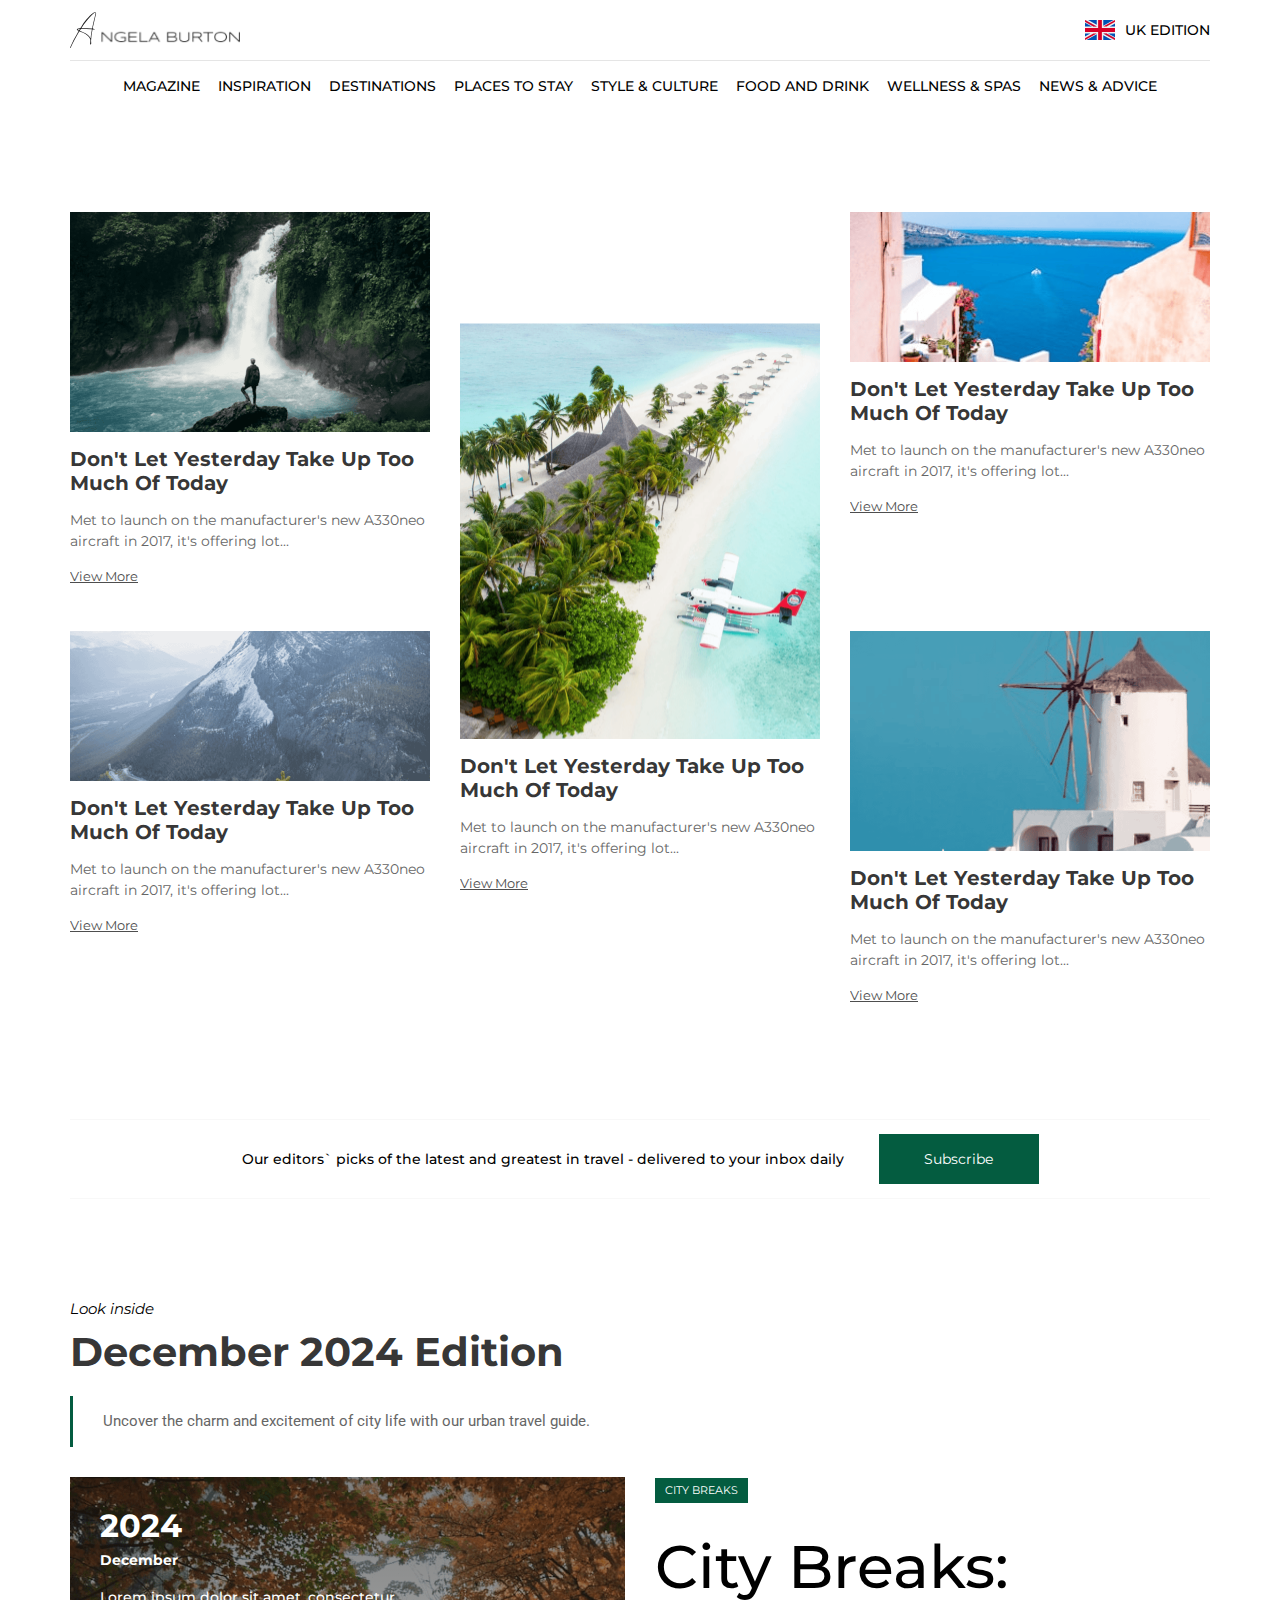
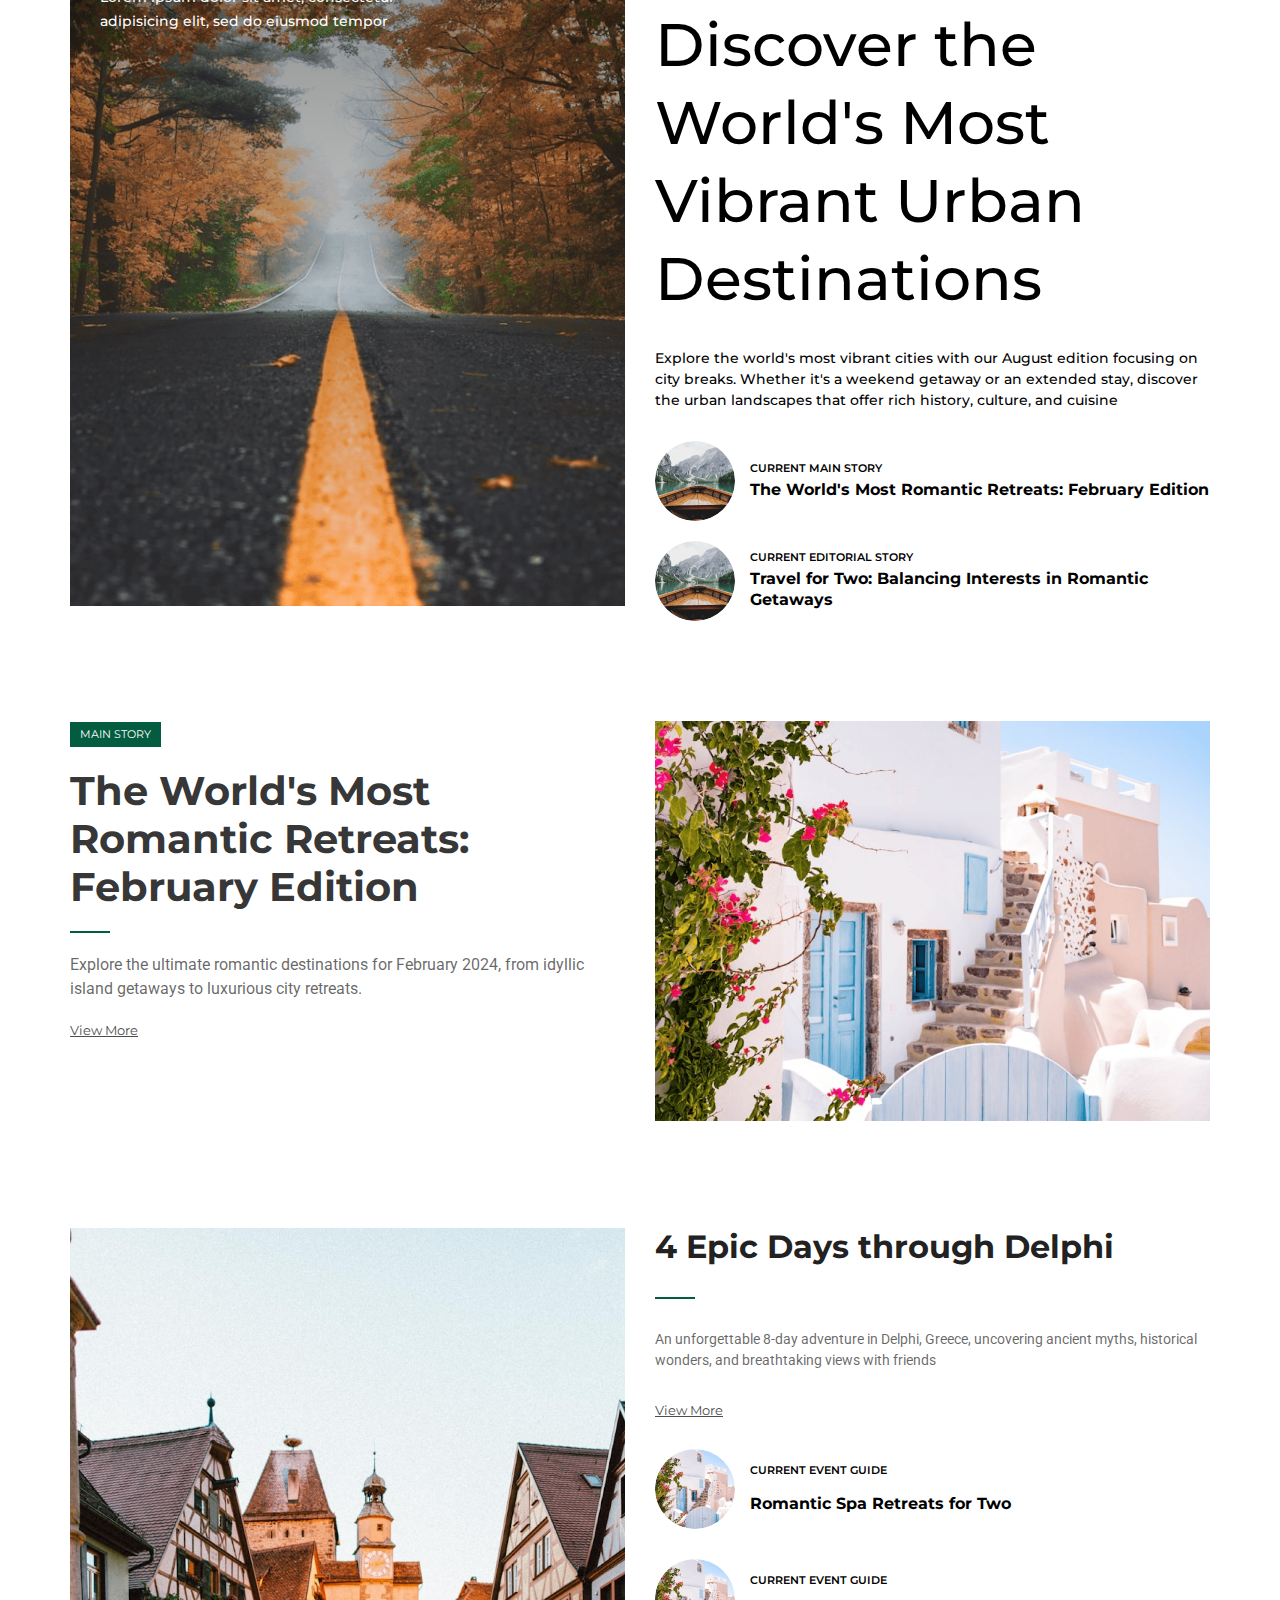
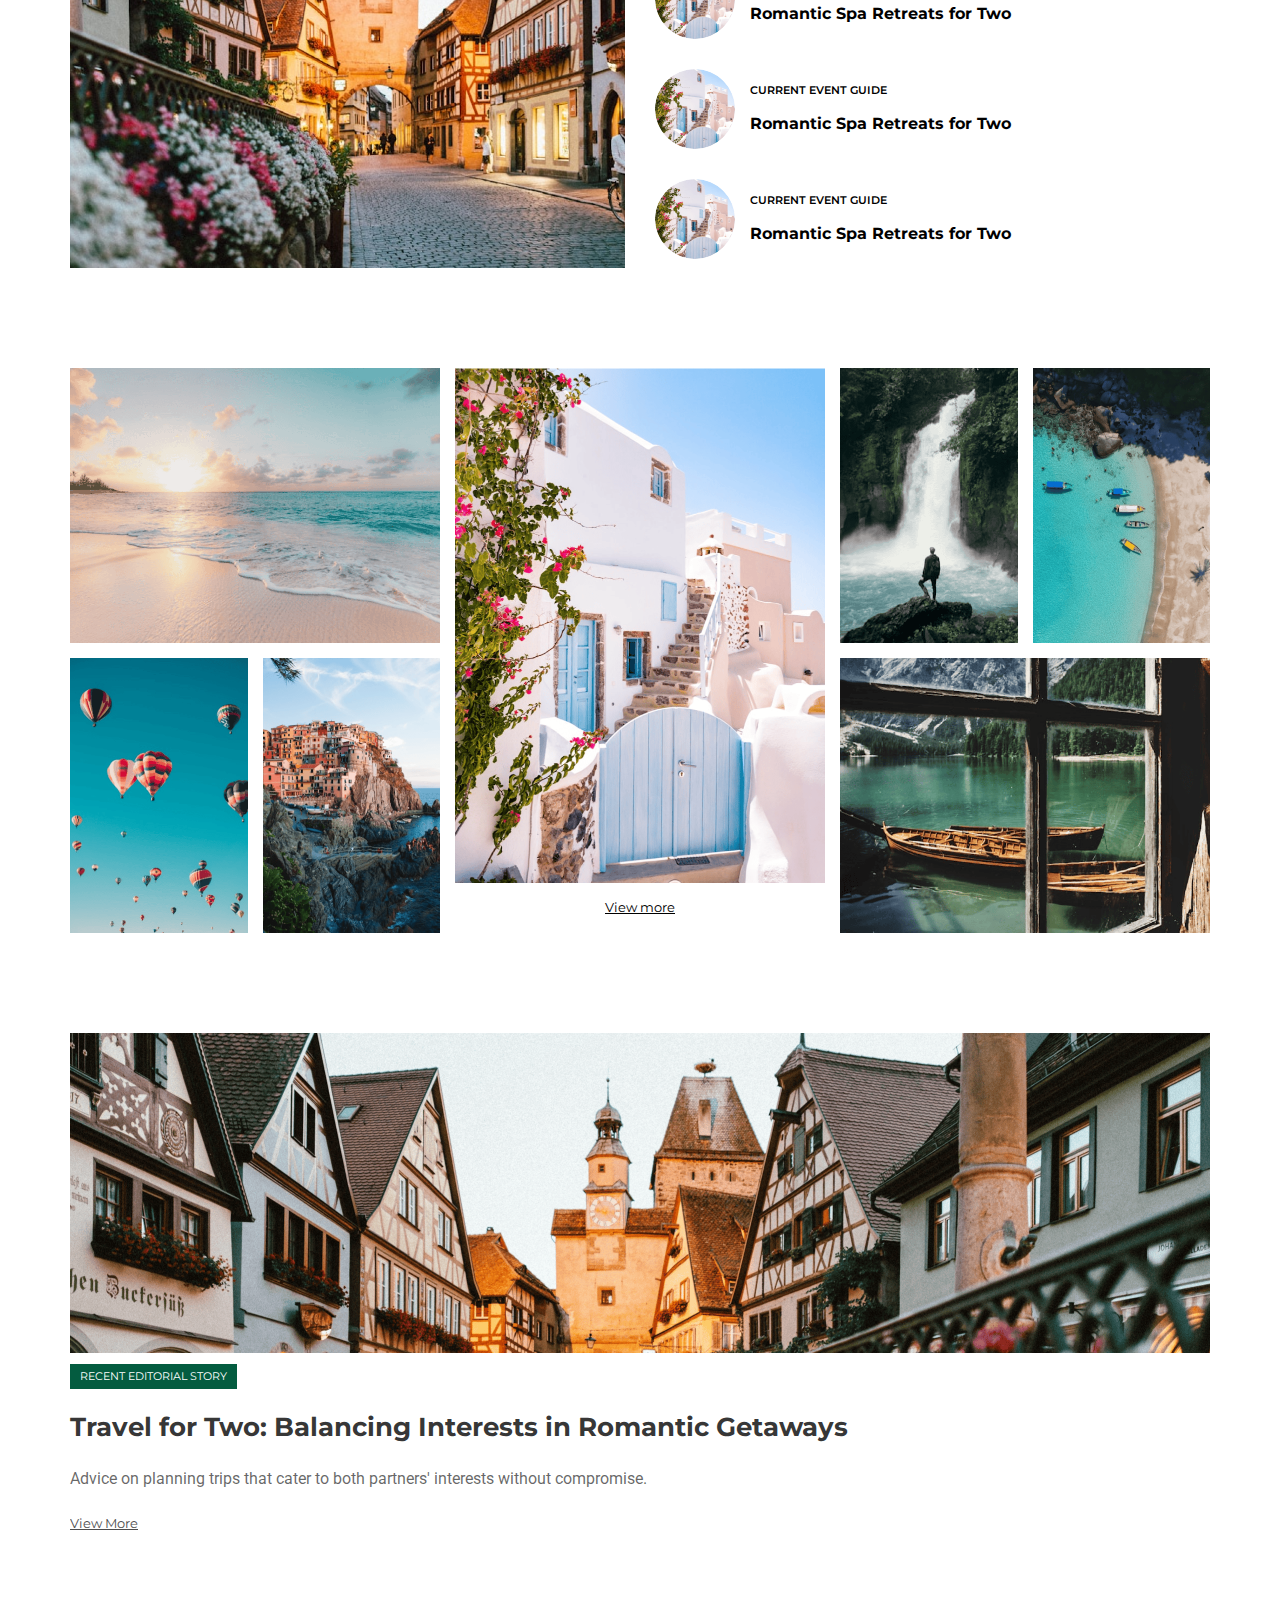
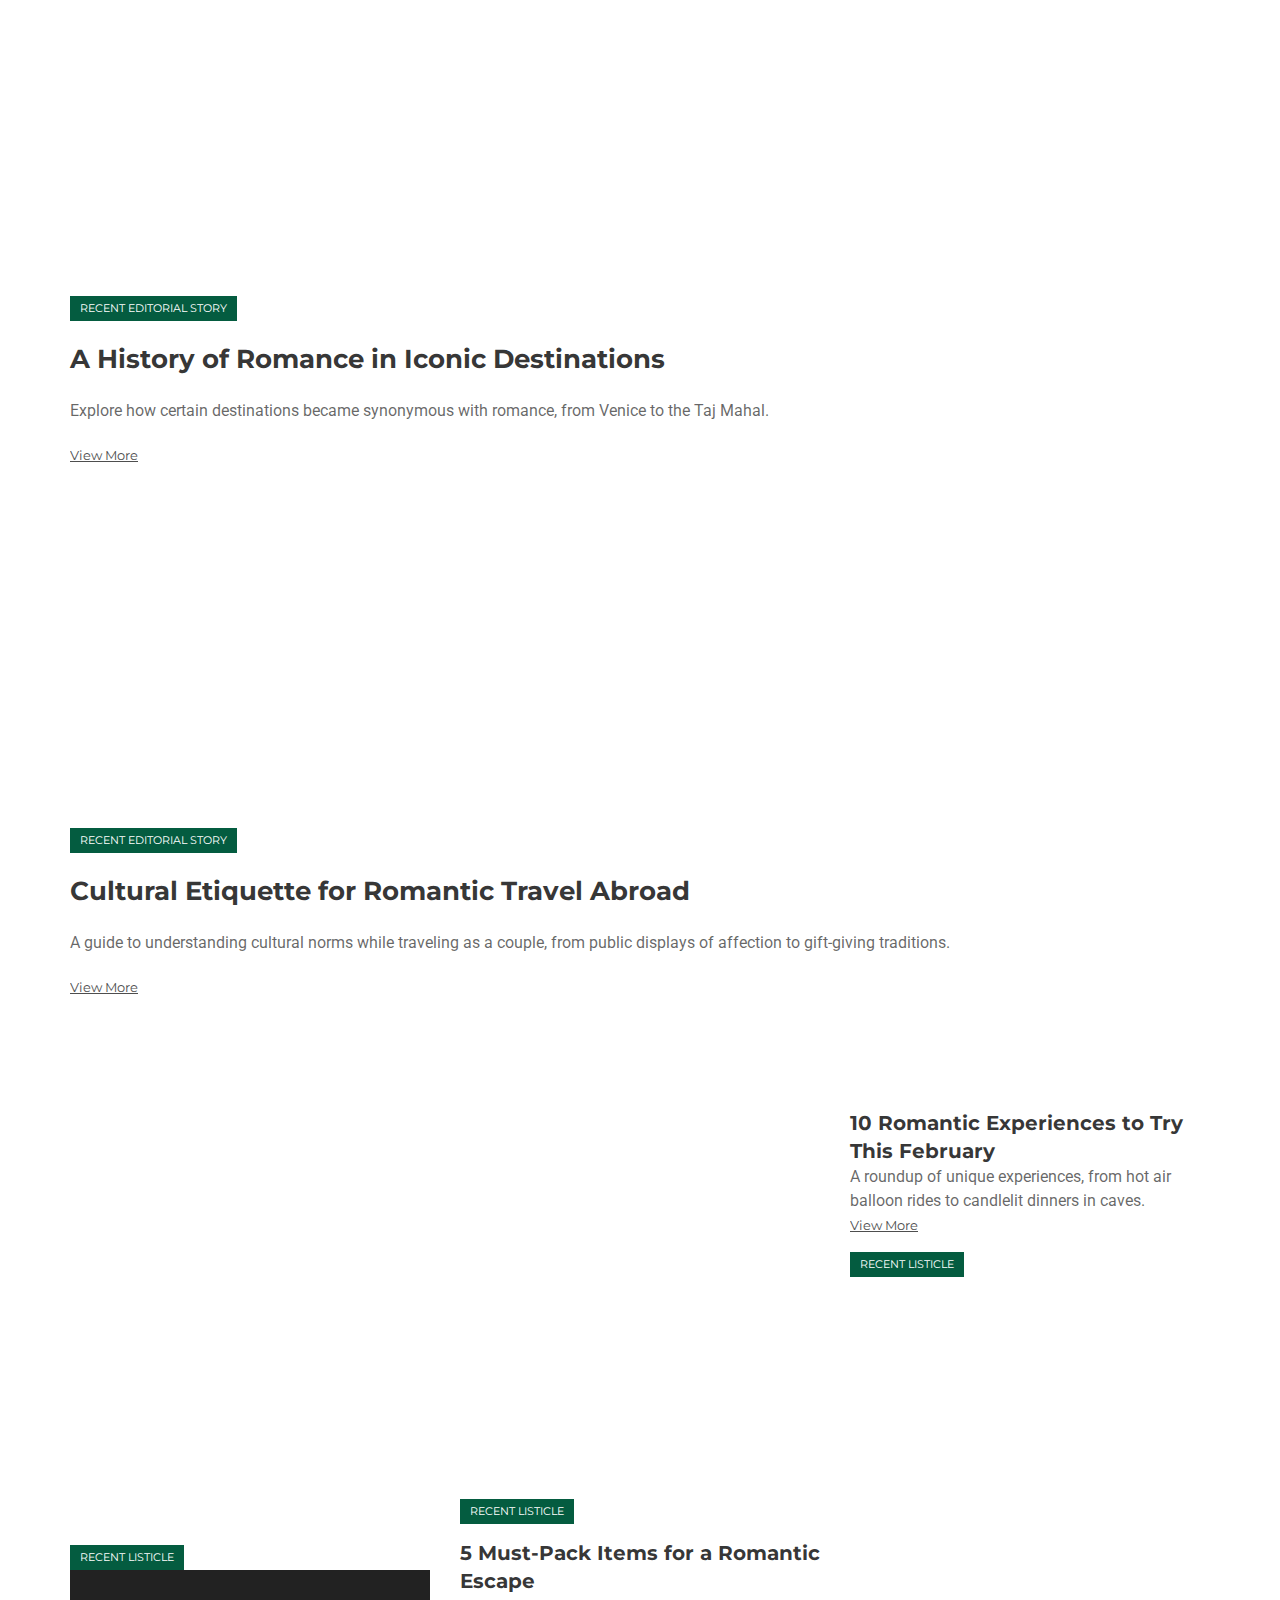
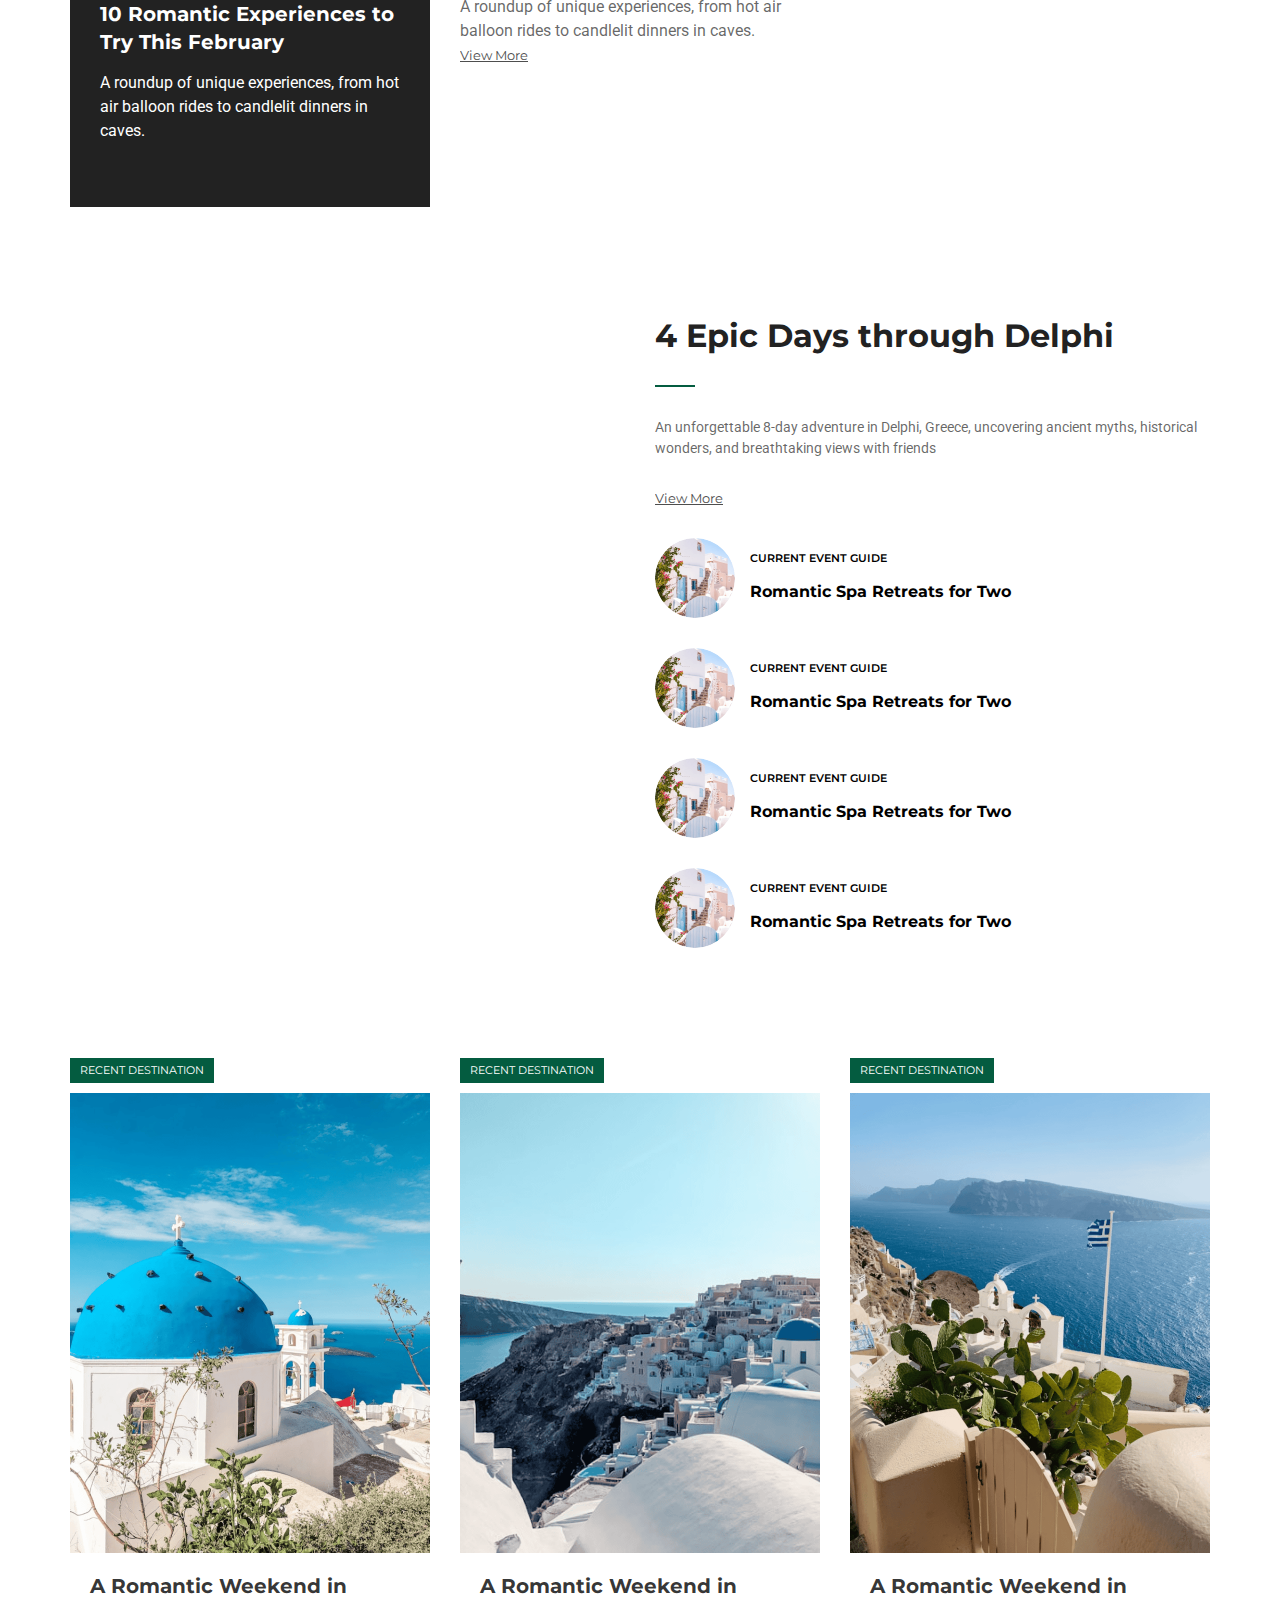
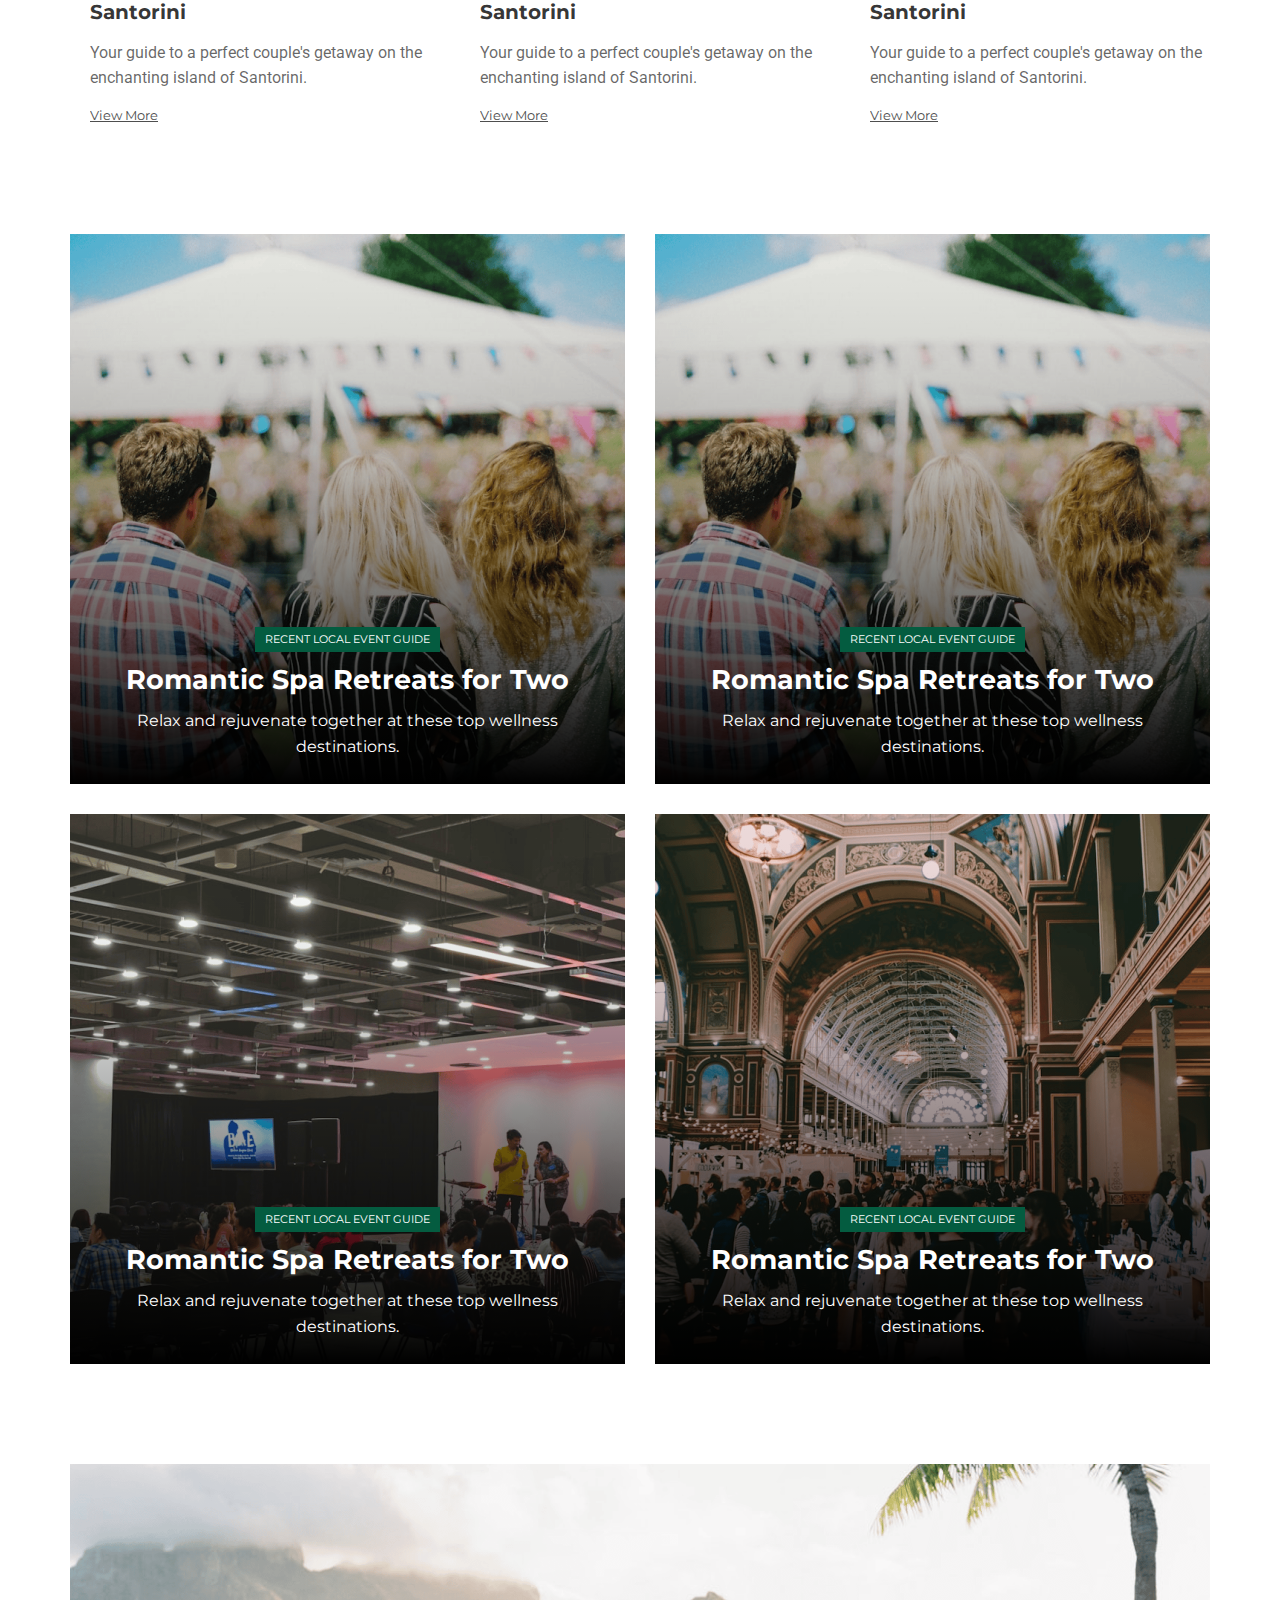
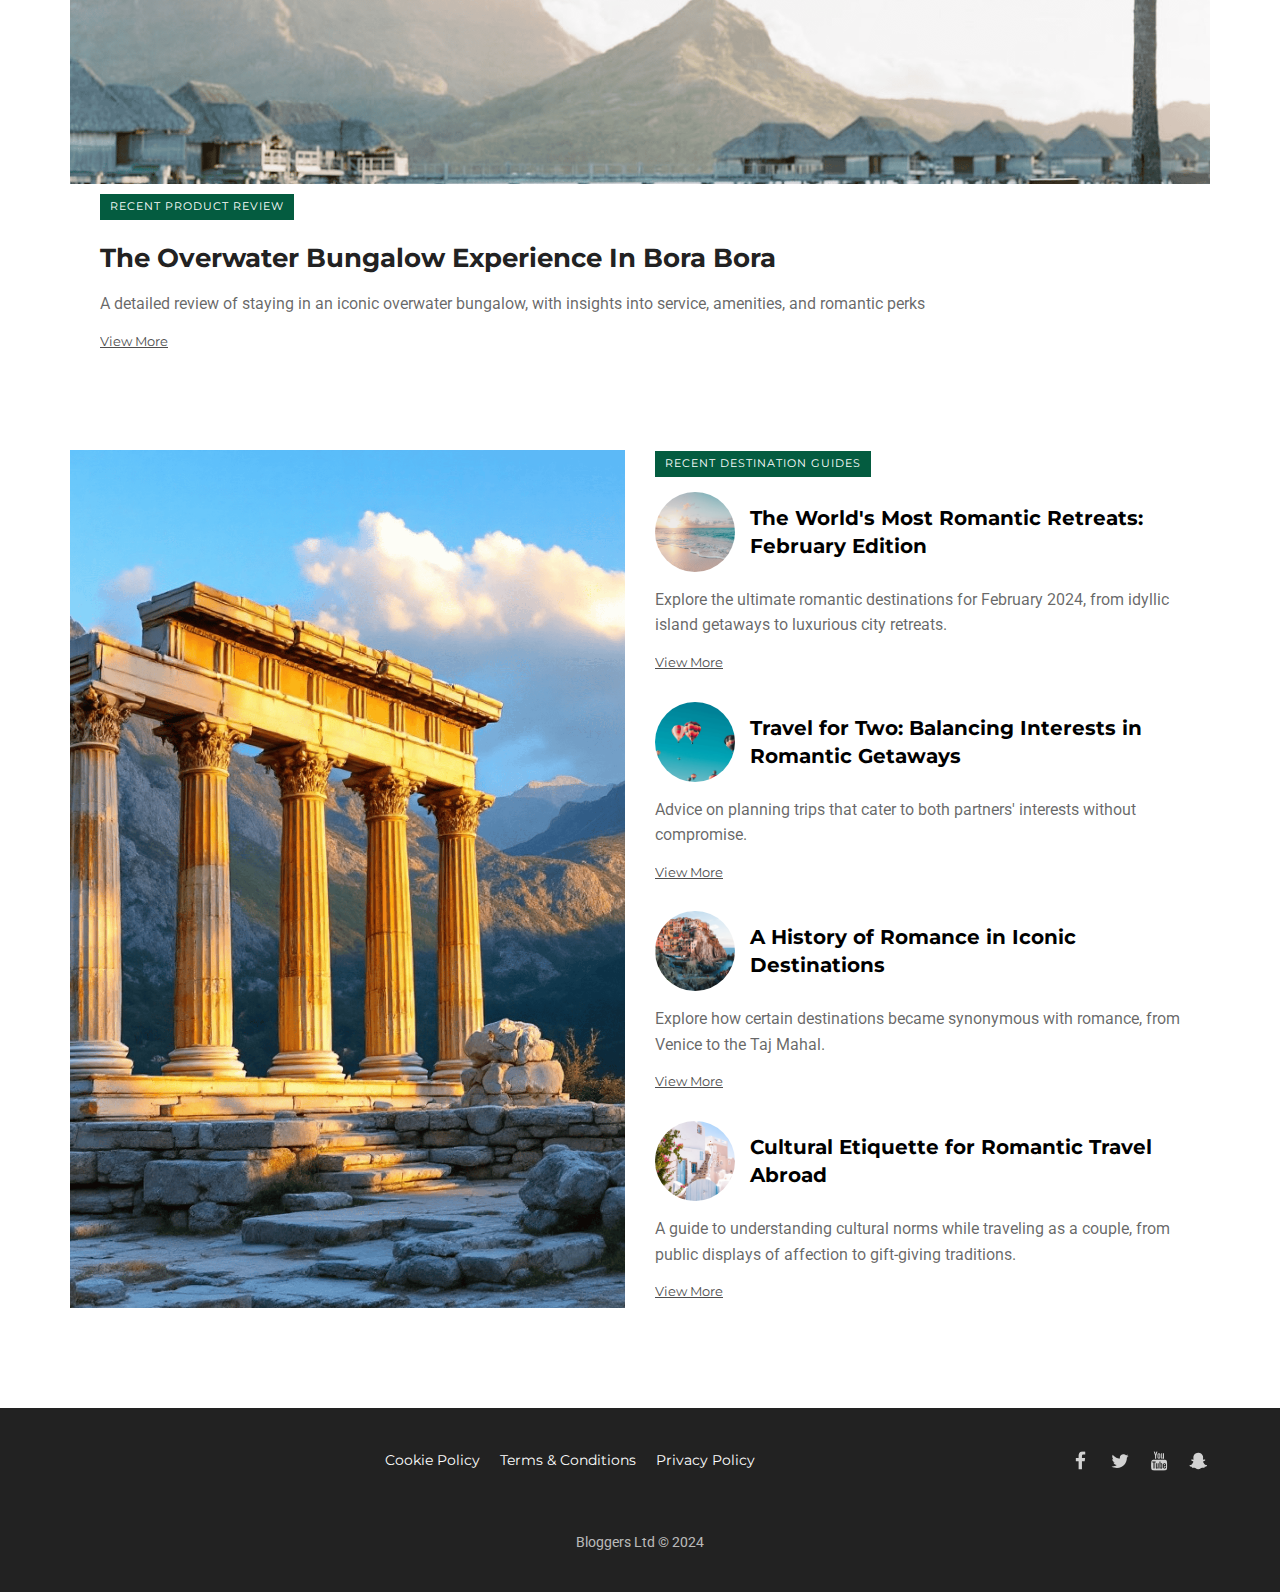
==== commit 134abaa2: "Created gallery and subscribe modal with styles and scripts" ====
--- a/index.html
+++ b/index.html
@@ -36,7 +36,7 @@
                 src="./public/26.svg" />
               <span class="lang-switcher__text">UK EDITION</span>
             </button>
-            <button class="burger"> 
+            <button class="burger">
               <span></span>
             </button>
           </div>
@@ -383,42 +383,42 @@
           </div>
         </div>
       </div>
-      <div class="gallery">
+      <div class="gallery gallery__widget">
         <div class="container">
           <div class="gallery__inner">
             <ul class="gallery__list">
-              <li class="gallery__item">
+              <li class="gallery__item gallery__widget_item">
                 <img
                   loading="lazy"
                   alt="Gallery image"
                   src="./public/frame-2245@2x.png" />
               </li>
-              <li class="gallery__item">
+              <li class="gallery__item gallery__widget_item">
                 <img
                   loading="lazy"
                   alt="Gallery image"
                   src="./public/frame-2246@2x.png" />
               </li>
-              <li class="gallery__item">
+              <li class="gallery__item gallery__widget_item">
                 <img
                   loading="lazy"
                   alt="Gallery image"
                   src="./public/frame-2247@2x.png" />
               </li>
-              <li class="gallery__item">
+              <li class="gallery__item gallery__widget_item">
                 <img
                   loading="lazy"
                   alt="Gallery image"
                   src="./public/frame-2244@2x.png" />
                 <a href="/">View more</a>
               </li>
-              <li class="gallery__item">
+              <li class="gallery__item gallery__widget_item">
                 <img alt="Gallery image" src="./public/frame-2246-1@2x.png" />
               </li>
-              <li class="gallery__item">
+              <li class="gallery__item gallery__widget_item">
                 <img alt="Gallery image" src="./public/frame-2247-1@2x.png" />
               </li>
-              <li class="gallery__item">
+              <li class="gallery__item gallery__widget_item">
                 <img alt="Gallery image" src="./public/frame-2245-1@2x.png" />
               </li>
             </ul>
@@ -1017,7 +1017,9 @@
             <li class="edition_modal__item" data-edition="KR">
               <a href="/" class="edition_modal__item_btn">
                 <img src="./public/8.svg" alt="uk flag" />
-                <span class="edition_modal__item_text">south korea EDITION</span>
+                <span class="edition_modal__item_text"
+                  >south korea EDITION</span
+                >
               </a>
             </li>
             <li class="edition_modal__item" data-edition="TH">
@@ -1035,7 +1037,9 @@
             <li class="edition_modal__item" data-edition="ZA">
               <a href="/" class="edition_modal__item_btn">
                 <img src="./public/11.svg" alt="uk flag" />
-                <span class="edition_modal__item_text">south africa EDITION</span>
+                <span class="edition_modal__item_text"
+                  >south africa EDITION</span
+                >
               </a>
             </li>
             <li class="edition_modal__item" data-edition="NG">
@@ -1125,12 +1129,235 @@
           </ul>
         </div>
         <button class="modal_content__close">
-          <svg xmlns="http://www.w3.org/2000/svg" width="26" height="26" viewBox="0 0 26 26" fill="none">
-            <path d="M23 5.9L21.1 4L13.5 11.6L5.9 4L4 5.9L11.6 13.5L4 21.1L5.9 23L13.5 15.4L21.1 23L23 21.1L15.4 13.5L23 5.9Z" fill="black" fill-opacity="0.8"/>
+          <svg
+            xmlns="http://www.w3.org/2000/svg"
+            width="26"
+            height="26"
+            viewBox="0 0 26 26"
+            fill="none">
+            <path
+              d="M23 5.9L21.1 4L13.5 11.6L5.9 4L4 5.9L11.6 13.5L4 21.1L5.9 23L13.5 15.4L21.1 23L23 21.1L15.4 13.5L23 5.9Z"
+              fill="black"
+              fill-opacity="0.8" />
           </svg>
         </button>
       </div>
     </div>
+    <div class="modal gallery_modal" id="gallery_modal">
+      <div class="overlay"></div>
+      <div class="modal_content">
+        <div class="modal_content__container">
+          <div class="modal_content__side gallery_modal__slider">
+            <div class="gallery_modal__main_img_wrapper">
+              <div class="gallery_modal__main_img">
+                <img id="selectedImage" src="" alt="" data-index="0" />
+              </div>
+              <div class="gallery_modal__card"></div>
+            </div>
+            <div class="gallery_modal__image_row_container">
+              <button class="slider_btn slider_btn__left invisible">
+                <svg
+                  class="svg-default"
+                  xmlns="http://www.w3.org/2000/svg"
+                  width="20"
+                  height="20"
+                  viewBox="0 0 20 20">
+                  <path
+                    d="M16.25 10L3.75 10M3.75 10L9.375 15.625M3.75 10L9.375 4.375"
+                    stroke="black"
+                    stroke-linecap="round"
+                    stroke-linejoin="round" />
+                </svg>
+              </button>
+              <button class="slider_btn slider_btn__right">
+                <svg
+                  class="svg-default"
+                  xmlns="http://www.w3.org/2000/svg"
+                  width="20"
+                  height="20"
+                  viewBox="0 0 20 20">
+                  <path
+                    d="M3.75 10H16.25M16.25 10L10.625 4.375M16.25 10L10.625 15.625"
+                    stroke="black"
+                    stroke-linecap="round"
+                    stroke-linejoin="round" />
+                </svg>
+              </button>
+              <div class="gallery_modal__image_row"></div>
+            </div>
+            <div class="gallery_modal__arrows">
+              <button class="slider_btn slider_btn__left invisible">
+                <svg
+                  class="svg-default"
+                  xmlns="http://www.w3.org/2000/svg"
+                  width="20"
+                  height="20"
+                  viewBox="0 0 20 20">
+                  <path
+                    d="M16.25 10L3.75 10M3.75 10L9.375 15.625M3.75 10L9.375 4.375"
+                    stroke="black"
+                    stroke-linecap="round"
+                    stroke-linejoin="round" />
+                </svg>
+              </button>
+              <div class="gallery_modal__count">
+                <span class="current_index">0</span>
+                /
+                <span class="total_count">0</span>
+              </div>
+              <button class="slider_btn slider_btn__right">
+                <svg
+                  class="svg-default"
+                  xmlns="http://www.w3.org/2000/svg"
+                  width="20"
+                  height="20"
+                  viewBox="0 0 20 20">
+                  <path
+                    d="M3.75 10H16.25M16.25 10L10.625 4.375M16.25 10L10.625 15.625"
+                    stroke="black"
+                    stroke-linecap="round"
+                    stroke-linejoin="round" />
+                </svg>
+              </button>
+            </div>
+          </div>
+          <button class="modal_content__close w-[30px] h-[30px]">
+            <svg
+              xmlns="http://www.w3.org/2000/svg"
+              width="30"
+              height="30"
+              viewBox="0 0 30 30"
+              fill="none">
+              <path
+                fill-rule="evenodd"
+                clip-rule="evenodd"
+                d="M9.12261 9.12261C9.28608 8.95913 9.55113 8.95913 9.7146 9.12261L15 14.408L20.2854 9.12261C20.4489 8.95913 20.7139 8.95913 20.8774 9.12261C21.0409 9.28608 21.0409 9.55113 20.8774 9.7146L15.592 15L20.8774 20.2854C21.0409 20.4489 21.0409 20.7139 20.8774 20.8774C20.7139 21.0409 20.4489 21.0409 20.2854 20.8774L15 15.592L9.7146 20.8774C9.55113 21.0409 9.28608 21.0409 9.12261 20.8774C8.95913 20.7139 8.95913 20.4489 9.12261 20.2854L14.408 15L9.12261 9.7146C8.95913 9.55113 8.95913 9.28608 9.12261 9.12261Z"
+                fill="black"></path>
+            </svg>
+          </button>
+        </div>
+      </div>
+    </div>
+    <div class="modal subscribe_modal" id="subscribe_modal">
+      <div class="overlay"></div>
+      <div class="modal_content">
+        <div class="modal_content__banner">
+          <img src="./public/frame-2222@2x.png" alt="subscribe banner">
+        </div>
+        <div class="modal_content__container">
+          <h2 class="modal_content__title">The Angela Burton Newsletters</h2>
+          <p class="modal_content__text">
+            Sign up your email address to get the best travel stories delivered
+            straight to your inbox. As well as receiving a regular newsletter
+            you will receive invitations to exclusive reader events, the best
+            subscription offers and much more.
+          </p>
+
+          <div class="modal_content__form">
+            <form class="form" id="form_subscribe">
+              <div class="form__content">
+                <span class="form__label">You have also chosen to subscrive to:</span>
+                <div class="form_field__wrapper" data-tag="The Daily">
+                  <label class="checkbox_field">
+                    <input class="form_field" type="checkbox" checked />
+                    <span class="checkbox"></span>
+                    <span>The Daily</span>
+                  </label>
+                </div>
+
+                <div class="form_field__wrapper text_field__wrapper">
+                  <label class="form_field__label">
+                    <span class="form_field__label_text">Enter your email address</span>
+                    <input class="form_field" type="email" required placeholder="Enter your email address" data-empty="An email address is required" />
+                    <span class="error-message"></span>
+                  </label>
+                </div>
+
+                <div class="form_field__wrapper">
+                  <label class="checkbox_field">
+                    <input class="form_field" type="checkbox" required data-empty="You must agree to the terms and conditions" />
+                    <span class="checkbox"></span>
+                    <span>I would like to receive inspiring travel content, straight to my inbox</span>
+                  </label>
+                  <span class="error-message"></span>
+                </div>
+
+                <div class="form__text">
+                  This site is protected by reCAPTCHA and the Google
+                  <a href="https://policies.google.com/privacy" target="new">Privacy Policy</a>
+                  and
+                  <a href="https://policies.google.com/terms" target="new">Terms of Service</a>&nbsp;apply.
+                </div>
+                <div class="form__text">
+                  Will be used in accordance with our
+                  <a href="/page/privacy-policy" target="new">Privacy Policy</a>
+                </div>
+              </div>
+
+              <div class="form__button_wrapper">
+                <button class="btn" type="submit">
+                  Subscribe
+                </button>
+                <div id="inline-badge" class="form__badge"></div>
+                <input type="hidden" id="score" name="score" value="" />
+              </div>
+            </form>
+          </div>
+        </div>
+
+        <button class="modal_content__close">
+          <svg
+            xmlns="http://www.w3.org/2000/svg"
+            width="30"
+            height="30"
+            viewBox="0 0 30 30"
+            fill="none">
+            <path
+              fill-rule="evenodd"
+              clip-rule="evenodd"
+              d="M9.12261 9.12261C9.28608 8.95913 9.55113 8.95913 9.7146 9.12261L15 14.408L20.2854 9.12261C20.4489 8.95913 20.7139 8.95913 20.8774 9.12261C21.0409 9.28608 21.0409 9.55113 20.8774 9.7146L15.592 15L20.8774 20.2854C21.0409 20.4489 21.0409 20.7139 20.8774 20.8774C20.7139 21.0409 20.4489 21.0409 20.2854 20.8774L15 15.592L9.7146 20.8774C9.55113 21.0409 9.28608 21.0409 9.12261 20.8774C8.95913 20.7139 8.95913 20.4489 9.12261 20.2854L14.408 15L9.12261 9.7146C8.95913 9.55113 8.95913 9.28608 9.12261 9.12261Z"
+              fill="black" />
+          </svg>
+        </button>
+      </div>
+    </div>
+    <div class="modal subscribe_success_modal" id="subscribe_success_modal">
+      <div class="overlay"></div>
+      <div class="modal_content success-modal">
+        <div class="modal_content__container">
+          <div class="success-modal__content">
+            <span class="success-modal__title">
+              Thanks for Subscribing
+            </span>
+            <span class="success-modal__text">
+              You have successfully signed up to Angela Burton Magazine
+            </span>
+            <div class="success-modal__policy">
+              Will be used in accordance with our 
+              <a href="/page/privacy-policy" target="new">Privacy Policy</a>
+            </div>
+            <button class="btn">
+              Back to site
+            </button>
+          </div>
+        </div>
+        <button class="modal_content__close">
+          <svg
+            xmlns="http://www.w3.org/2000/svg"
+            width="30"
+            height="30"
+            viewBox="0 0 30 30"
+            fill="none">
+            <path
+              fill-rule="evenodd"
+              clip-rule="evenodd"
+              d="M9.12261 9.12261C9.28608 8.95913 9.55113 8.95913 9.7146 9.12261L15 14.408L20.2854 9.12261C20.4489 8.95913 20.7139 8.95913 20.8774 9.12261C21.0409 9.28608 21.0409 9.55113 20.8774 9.7146L15.592 15L20.8774 20.2854C21.0409 20.4489 21.0409 20.7139 20.8774 20.8774C20.7139 21.0409 20.4489 21.0409 20.2854 20.8774L15 15.592L9.7146 20.8774C9.55113 21.0409 9.28608 21.0409 9.12261 20.8774C8.95913 20.7139 8.95913 20.4489 9.12261 20.2854L14.408 15L9.12261 9.7146C8.95913 9.55113 8.95913 9.28608 9.12261 9.12261Z"
+              fill="black" />
+          </svg>
+        </button>
+      </div>
+    </div>
+    <script src="https://www.google.com/recaptcha/api.js?render=explicit&onload=onRecaptchaLoadCallback" defer></script>
     <script src="script.js"></script>
   </body>
 </html>
--- a/style.css
+++ b/style.css
@@ -7,7 +7,9 @@
   --dark: #222;
 
   --gray-100: #f8f8f8;
-  --gray-200: #e5e5e5;
+  --gray-200: #e8e7eb;
+  --gray-300: #e5e5e5;
+
   --gray-500: #888888;
   --gray-600: #666;
 
@@ -52,6 +54,49 @@
   object-fit: cover;
 }
 
+.form__badge {
+  display: none;
+}
+
+button {
+  font-family: inherit;
+  font-feature-settings: inherit;
+  font-variation-settings: inherit;
+  font-size: 100%;
+  font-weight: inherit;
+  line-height: inherit;
+  letter-spacing: inherit;
+  border: none;
+  color: inherit;
+  margin: 0;
+  padding: 0;
+}
+
+/* Scrollbar Styles */
+::-webkit-scrollbar {
+  width: 4px;
+  height: 4px;
+}
+
+::-webkit-scrollbar-track {
+  background: transparent;
+}
+
+::-webkit-scrollbar-thumb {
+  background: var(--gray-300);
+  border-radius: 3px;
+}
+
+::-webkit-scrollbar-thumb:hover {
+  background: var(--gray-300);
+}
+
+/* For Firefox */
+* {
+  scrollbar-width: thin;
+  scrollbar-color: var(--gray-300) transparent;
+}
+
 .container {
   display: block;
   margin: 0 auto;
@@ -66,6 +111,12 @@
   margin: 100px 0;
   gap: 100px;
   width: 100%;
+}
+
+.invisible {
+  pointer-events: none;
+  overflow: hidden;
+  visibility: hidden;
 }
 
 @media screen and (max-width: 1199px) {
@@ -105,6 +156,10 @@
   color: var(--white);
 }
 
+.hidden {
+  display: none;
+}
+
 /* Header */
 
 .header {
@@ -120,7 +175,7 @@
   width: 100%;
   align-items: center;
   justify-content: space-between;
-  border-bottom: 1px solid var(--gray-200);
+  border-bottom: 1px solid var(--gray-300);
 }
 
 .header__burger {
@@ -284,7 +339,7 @@
   }
 
   .header {
-    border-bottom: 1px solid var(--gray-200);
+    border-bottom: 1px solid var(--gray-300);
   }
 
   .header__top {
@@ -361,7 +416,7 @@
 
 .quote-card__link {
   align-self: flex-start;
-  border-bottom: 1px solid var(--gray-200);
+  border-bottom: 1px solid var(--gray-300);
   font-size: 13px;
   line-height: 1.46;
   color: var(--black);
@@ -1925,7 +1980,7 @@
     justify-content: center;
     padding-bottom: 15px;
     width: calc(100% + 30px);
-    border-bottom: 1px solid var(--gray-200);
+    border-bottom: 1px solid var(--gray-300);
   }
 
   .footer__copyright {
@@ -3635,7 +3690,7 @@
 
 @media screen and (max-width: 1199px) {
   .edition_modal {
-    top: 61px
+    top: 61px;
   }
   .modal_content {
     top: 61px;
@@ -3659,3 +3714,567 @@
     display: none;
   }
 }
+
+/* Gallery Modal */
+.gallery_modal .modal_content {
+  height: auto;
+  max-width: calc(1660px - 60px);
+  box-shadow: 0 0 20px rgba(0, 0, 0, 0.1);
+  padding: 40px 30px;
+}
+
+.gallery_modal .modal_content__container {
+  display: flex;
+  gap: 10px 24px;
+  position: relative;
+  width: 100%;
+  height: 100%;
+}
+
+.gallery_modal__main_img img {
+  width: -webkit-fill-available;
+  height: 60vh;
+  object-fit: cover;
+}
+
+.gallery_modal__image_row_container {
+  position: relative;
+}
+
+.gallery_modal__slider {
+  overflow-y: auto;
+  position: relative;
+  height: 100%;
+}
+
+.gallery_modal__info {
+  display: flex;
+  flex-direction: column;
+  flex: 1;
+}
+
+.gallery_modal__info p {
+  overflow-y: auto;
+  max-height: 336px;
+  padding-right: 15px;
+  white-space: pre-line;
+}
+
+.modal_content__close {
+  display: flex;
+  position: absolute;
+  top: 10px;
+  right: 10px;
+  font-size: 30px;
+  color: var(--black);
+  cursor: pointer;
+}
+
+.gallery_modal__count {
+  display: none;
+  font-size: 16px;
+  line-height: 1.5;
+  color: var(--grey-400);
+  font-weight: 400;
+}
+
+.gallery_modal__arrows {
+  display: none;
+}
+
+.gallery_modal__image_row {
+  display: flex;
+  overflow-x: auto;
+  white-space: nowrap;
+  -webkit-overflow-scrolling: touch;
+  margin-top: 10px;
+}
+
+.gallery_modal__main_img {
+  display: flex;
+}
+
+.gallery_modal__image_row img {
+  width: 175px;
+  height: 130px;
+  margin-right: 10px;
+  cursor: pointer;
+  border: 2px solid transparent;
+  flex: 0 0 auto;
+}
+
+.gallery_modal__image_row img.selected {
+  border-color: var(--primary);
+}
+
+.gallery_modal__count .current_index {
+  color: var(--primary);
+}
+
+.slider_btn {
+  display: flex;
+  align-items: center;
+  justify-content: center;
+  width: 50px;
+  height: 50px;
+  background-color: var(--white);
+  cursor: pointer;
+  box-shadow: 0px 4px 8px 0px #66666640;
+}
+
+.gallery_modal__image_row_container .slider_btn__left {
+  position: absolute;
+  top: 50%;
+  left: 10px;
+  transform: translateY(-50%);
+  z-index: 5;
+}
+
+.gallery_modal__image_row_container .slider_btn__right {
+  position: absolute;
+  top: 50%;
+  right: 10px;
+  transform: translateY(-50%);
+  z-index: 5;
+}
+
+.slider_btn svg {
+  fill: var(--black);
+}
+
+.gallery_modal__main_img_wrapper {
+  position: relative;
+  margin: 0 90px;
+}
+
+.gallery_modal__card {
+  position: absolute;
+  bottom: 0px;
+  right: 0px;
+  background: rgba(255, 255, 255, 0.8);
+  padding: 32px 30px 0;
+  max-width: 375px;
+}
+
+.gallery_modal__card_type {
+  display: block;
+  font-size: 14px;
+  color: var(--gray-600);
+  margin-bottom: 8px;
+}
+
+.gallery_modal__card_title {
+  font-size: 22px;
+  margin-bottom: 20px;
+  color: var(--dark);
+}
+
+.gallery_modal__card_link {
+  color: var(--primary-color);
+  text-decoration: none;
+  font-size: 14px;
+}
+
+.gallery_modal__card_link:hover {
+  text-decoration: underline;
+}
+
+.gallery_modal__card .tag {
+  position: absolute;
+  top: -11px;
+}
+
+@media screen and (max-width: 1599px) {
+  .gallery_modal .modal_content {
+    max-width: calc(100vw - 60px);
+  }
+
+  .gallery_modal__main_img_wrapper {
+    margin: 0 60px;
+  }
+}
+
+@media screen and (max-width: 1199px) {
+  .gallery_modal__main_img_wrapper {
+    margin: 0;
+  }
+  .gallery_modal .modal_content {
+    top: 50%;
+    transform: translateY(-50%);
+    left: 30px;
+    right: 30px;
+  }
+}
+
+@media screen and (max-width: 767px) {
+  .gallery_modal__image_row_container {
+    display: none;
+  }
+
+  .gallery_modal__main_img_wrapper {
+    width: 100%;
+  }
+
+  .gallery_modal__arrows {
+    display: flex;
+    align-items: center;
+    gap: 25px;
+  } 
+
+  .gallery_modal__count {
+    display: block;
+  }
+
+  .gallery_modal .modal_content {
+    left: 0;
+    top: 0;
+    right: 0;
+    bottom: 0;
+    padding: 0;
+    transform: none;
+    max-width: none;
+    background-color: var(--gray-200);
+  }
+
+  .gallery_modal__slider {
+    display: flex;
+    flex-direction: column;
+    justify-content: center;
+    align-items: center;
+    gap: 25px;
+    width: 100%;
+  }
+
+  .gallery_modal__main_img img {
+    height: 266px;
+  }
+
+  .gallery_modal__card {
+    position: static;
+    padding: 15px;
+    max-width: 100%;
+  }
+
+  .gallery_modal__card .tag {
+    display: none;
+  }
+
+  .gallery_modal__card_title {
+    margin-bottom: 5px;
+    font-size: 14px;
+  }
+
+  .gallery_modal .modal_content__close {
+    background-color: var(--white);
+    width: 50px;
+    height: 50px;
+  }
+}
+
+@media only screen and (max-width: 1024px) and (orientation: landscape) and (hover: none) and (pointer: coarse) {
+  .gallery_modal__image_row {
+    display: none;
+  }
+
+  .gallery_modal .modal_content {
+    height: 100%;
+    padding: 0;
+  }
+
+  .gallery_modal__main_img {
+    height: 100%;
+  }
+
+  .gallery_modal__main_img img {
+    height: 100%;
+  }
+
+  .modal_content__close {
+    display: flex;
+    align-items: center;
+    justify-content: center;
+    top: 15px;
+    right: 10px;
+    width: 50px;
+    height: 50px;
+    background-color: var(--white);
+  }
+
+  .modal_content__close svg {
+    min-width: 30px !important;
+    height: 30px !important;
+  }
+
+  .gallery_modal__arrows {
+    display: none;
+  }
+}
+
+/* Subscribe Modal */
+.modal_content__banner {
+  height: 160px;
+}
+
+.subscribe_modal .modal_content {
+  height: auto;
+  padding: 0;
+}
+
+.subscribe_modal .modal_content__container {
+  position: relative;
+  padding: 30px;
+}
+
+.subscribe_modal .modal_content__title {
+  font-size: 24px;
+  font-weight: 600;
+  margin-bottom: 20px;
+}
+
+.subscribe_modal .modal_content__text {
+  font-size: 14px;
+  margin-bottom: 20px;
+}
+
+/* Form Elements */
+.subscribe_modal .form__label {
+  display: block;
+  margin-bottom: 10px;
+  font-size: 14px;
+}
+
+.subscribe_modal .form_field__label {
+  display: flex;
+  flex-direction: column;
+  gap: 10px;
+}
+
+.subscribe_modal .form_field__wrapper {
+  margin-bottom: 10px;
+}
+
+.form_field__label_text {
+  font-weight: 600;
+}
+
+.form_field {
+  border: 1px solid var(--black);
+  height: 50px;
+  max-width: 485px;
+  padding: 10px;
+  font-size: 14px;
+}
+
+/* Error Messages */
+.error-message {
+  display: block;
+  color: red;
+  font-size: 14px;
+}
+
+.error-message__gap {
+  margin-bottom: 15px;
+}
+
+/* Checkbox Styles */
+input[type="checkbox"] {
+  width: 0;
+  height: 0;
+  position: absolute;
+  left: 0;
+  top: 0;
+}
+
+.checkbox {
+  display: inline-block;
+  flex: none;
+  position: relative;
+  width: 20px;
+  height: 20px;
+  border: 1px solid var(--black);
+  border-radius: 4px;
+  transition: border-color 0.3s ease-in-out;
+}
+
+.checkbox::before {
+  content: url('data:image/svg+xml;utf8,<svg xmlns="http://www.w3.org/2000/svg" width="12" height="9" viewBox="0 0 12 9" fill="none"><path fill-rule="evenodd" clip-rule="evenodd" d="M3.44833 6.775L1.135 4.46167C0.875 4.20167 0.455 4.20167 0.195 4.46167C-0.065 4.72167 -0.065 5.14167 0.195 5.40167L2.98167 8.18833C3.24167 8.44833 3.66167 8.44833 3.92167 8.18833L10.975 1.135C11.235 0.875 11.235 0.455 10.975 0.195C10.715 -0.065 10.295 -0.065 10.035 0.195L3.44833 6.775Z" fill="white"/></svg>');
+  display: flex;
+  align-items: center;
+  justify-content: center;
+  position: absolute;
+  width: 100%;
+  height: 100%;
+  top: 50%;
+  left: 50%;
+  transform: translate(-50%, -50%);
+  background-color: transparent;
+  border-radius: 4px;
+  opacity: 0;
+  transition: opacity 0.3s ease-in-out, background-color 0.3s ease-in-out;
+}
+
+input[type="checkbox"]:checked + .checkbox {
+  border-color: transparent;
+}
+
+input[type="checkbox"]:checked + .checkbox::before {
+  opacity: 1;
+  background-color: var(--primary);
+}
+
+.checkbox_field {
+  display: inline-flex;
+  gap: 10px;
+  cursor: pointer;
+}
+
+.checkbox_field span {
+  font-size: 14px;
+  flex: 1;
+}
+
+.checkbox_field .checkbox {
+  flex: none;
+}
+
+/* Form Text and Links */
+.form__text {
+  margin-bottom: 15px;
+  font-size: 12px;
+  text-decoration: none;
+}
+
+.subscribe_modal a,
+.success-modal a {
+  text-decoration: none;
+  color: var(--black);
+}
+
+/* Button Styles */
+.subscribe_modal .btn,
+.success-modal .btn {
+  padding: 0 10px;
+  min-width: 160px;
+  height: 50px;
+  cursor: pointer;
+  border: none;
+  background-color: var(--primary);
+  font-size: 14px;
+  line-height: 20px;
+  text-align: center;
+  color: var(--white);
+}
+
+/* Success Modal Styles */
+.success-modal {
+  max-width: 810px;
+  height: auto;
+  padding: 30px 15px;
+}
+
+.success-modal__title {
+  display: block;
+  font-size: 24px;
+  font-weight: 600;
+  margin-bottom: 20px;
+}
+
+.success-modal__text {
+  display: block;
+  font-size: 14px;
+  margin-bottom: 15px;
+}
+
+.success-modal__policy {
+  margin-bottom: 30px;
+  font-size: 14px;
+  text-decoration: none;
+  color: var(--black);
+}
+
+.success-modal__button {
+  min-width: 205px;
+}
+
+/* Responsive Styles */
+@media (max-width: 1024px) {
+  /* Subscribe Modal */
+  .subscribe_modal .modal_content,
+  .subscribe_success_modal .modal_content {
+    top: 50%;
+    left: 50%;
+    transform: translate(-50%, -50%);
+    max-width: calc(100% - 30px);
+    height: calc(100% - 30px);
+  }
+
+  .subscribe_success_modal .modal_content {
+    height: auto;
+  }
+
+  .subscribe_modal .modal_content__container {
+    padding: 20px 15px;
+  }
+
+  /* Banner */
+  .modal_content__banner {
+    height: 220px;
+  }
+
+  /* Button */
+  .form__button_wrapper {
+    position: fixed;
+    bottom: 20px;
+    width: calc(100% - 30px);
+  }
+
+  .form__button_wrapper .btn {
+    width: 100%;
+  }
+
+  /* Success Modal */
+  .success-modal {
+    padding-left: 15px;
+    padding-right: 15px;
+  }
+}
+
+@media (max-width: 599px) {
+  /* Subscribe Modal */
+  .subscribe_modal .modal_content__title {
+    font-size: 20px;
+  }
+
+  .modal_content__container {
+    height: calc(100% - 275px);
+    overflow-y: auto;
+  }
+
+  .modal_content__title {
+    font-size: 20px;
+  }
+
+  /* Form */
+  .form_subscribe {
+    padding-bottom: 30px;
+  }
+
+  .form__button-wrapper {
+    width: 100%;
+    position: fixed;
+    bottom: 30px;
+    padding-top: 15px;
+    background-color: white;
+  }
+
+  /* Button */
+  .btn.btn__primary {
+    min-width: auto;
+    width: 100%;
+  }
+
+  /* Success Modal */
+  .success-modal__button {
+    width: 100%;
+  }
+}
